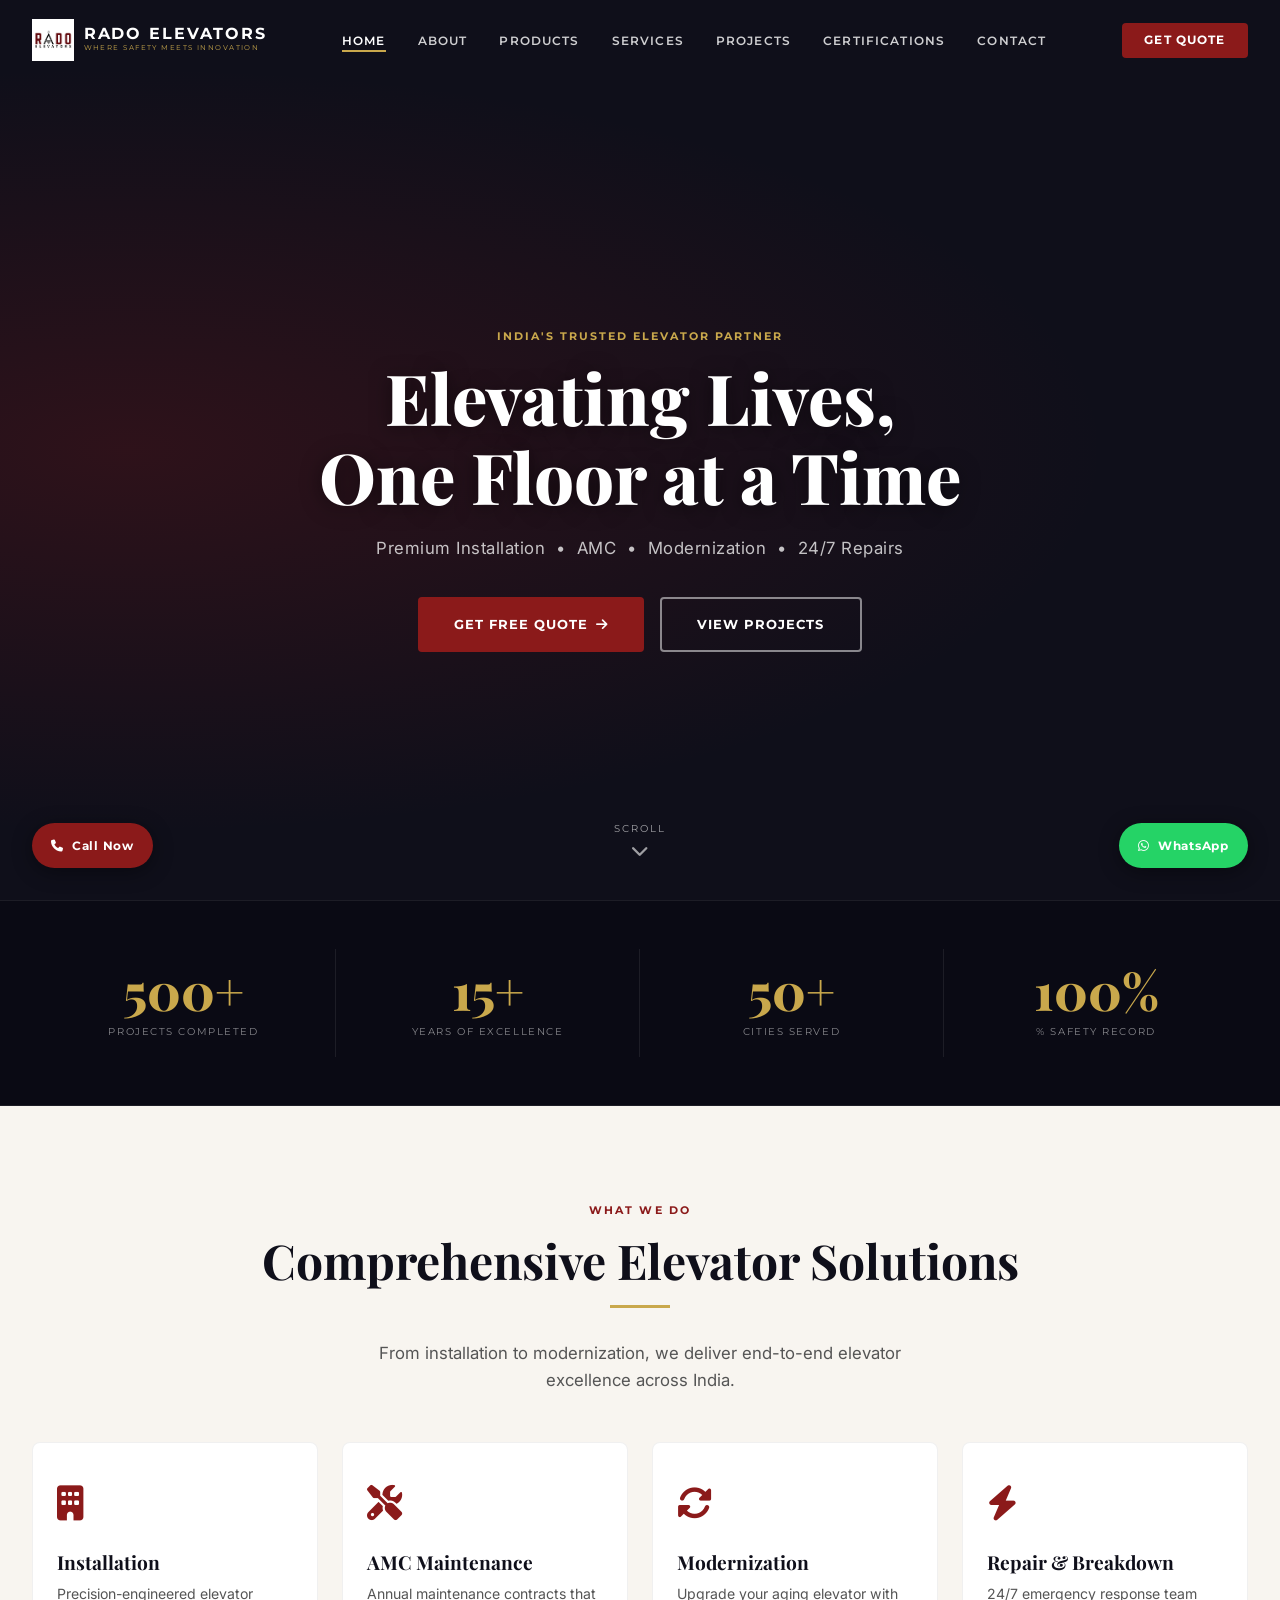
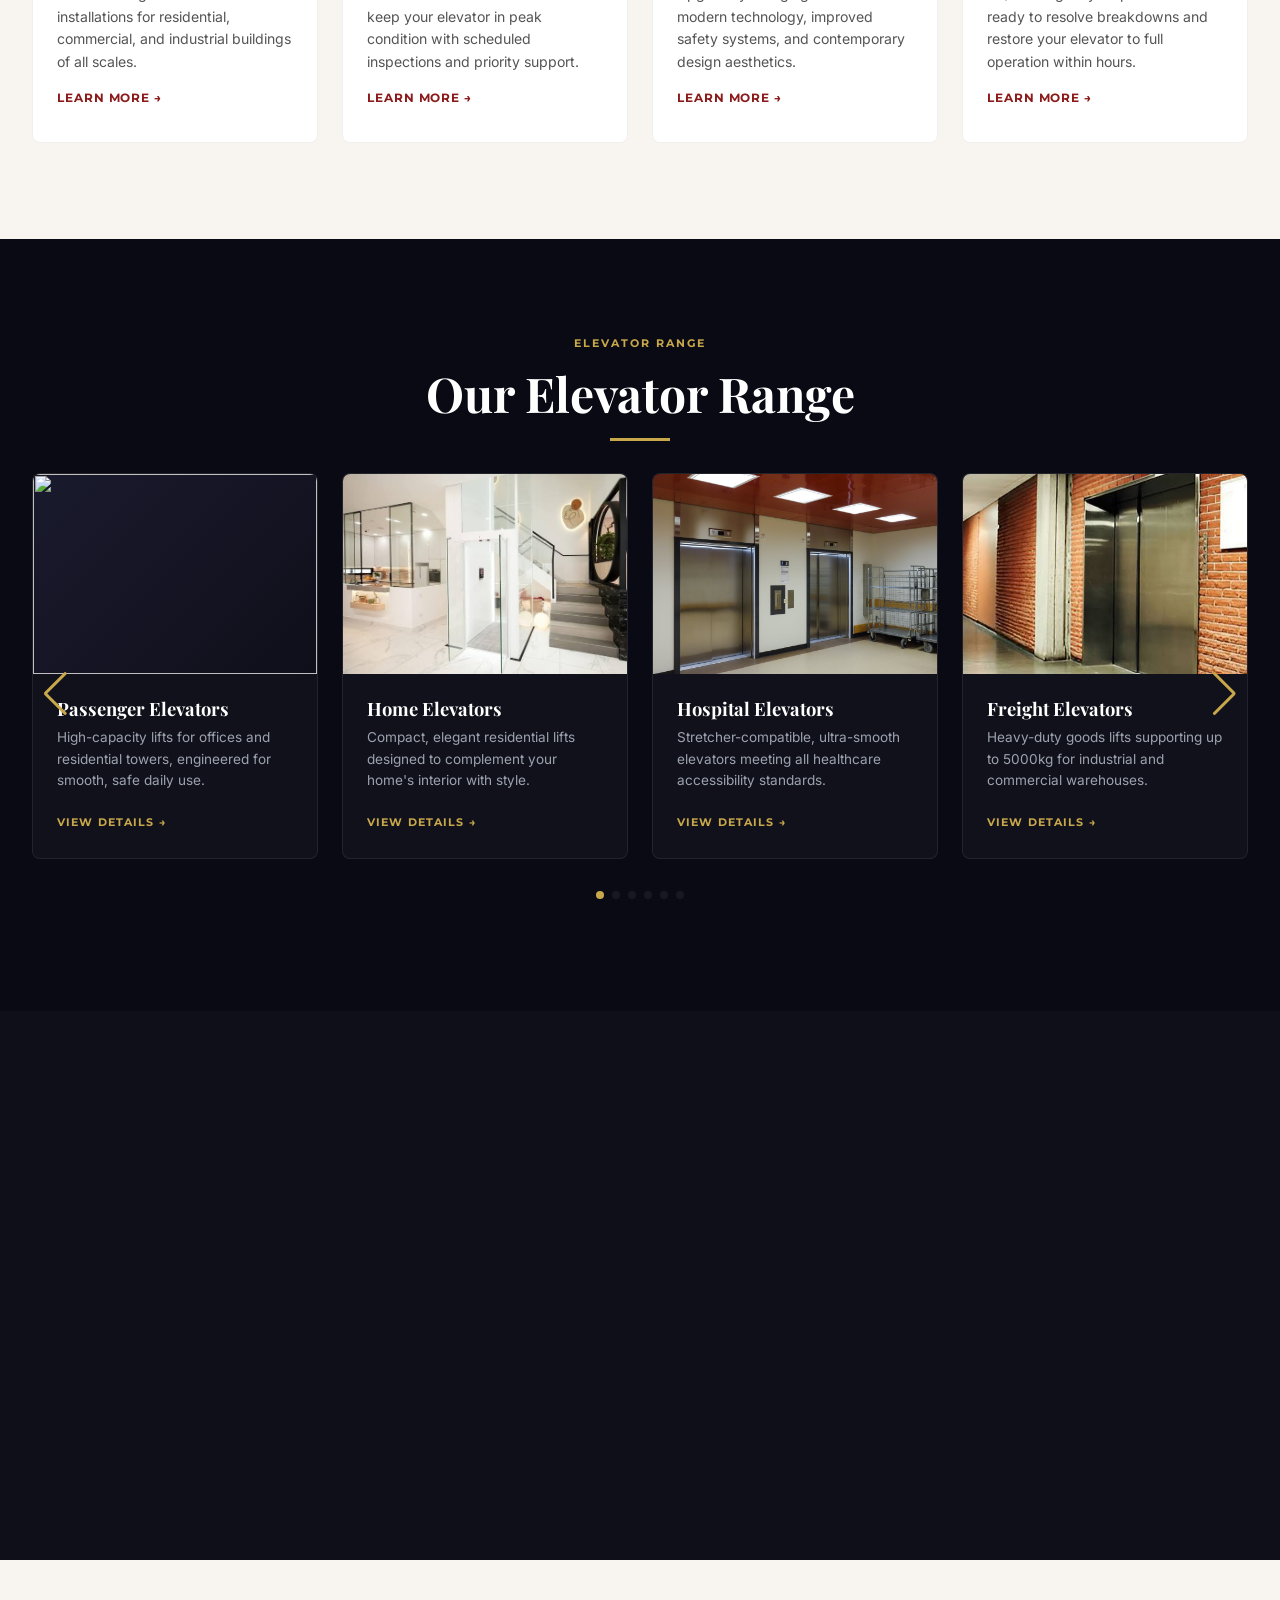
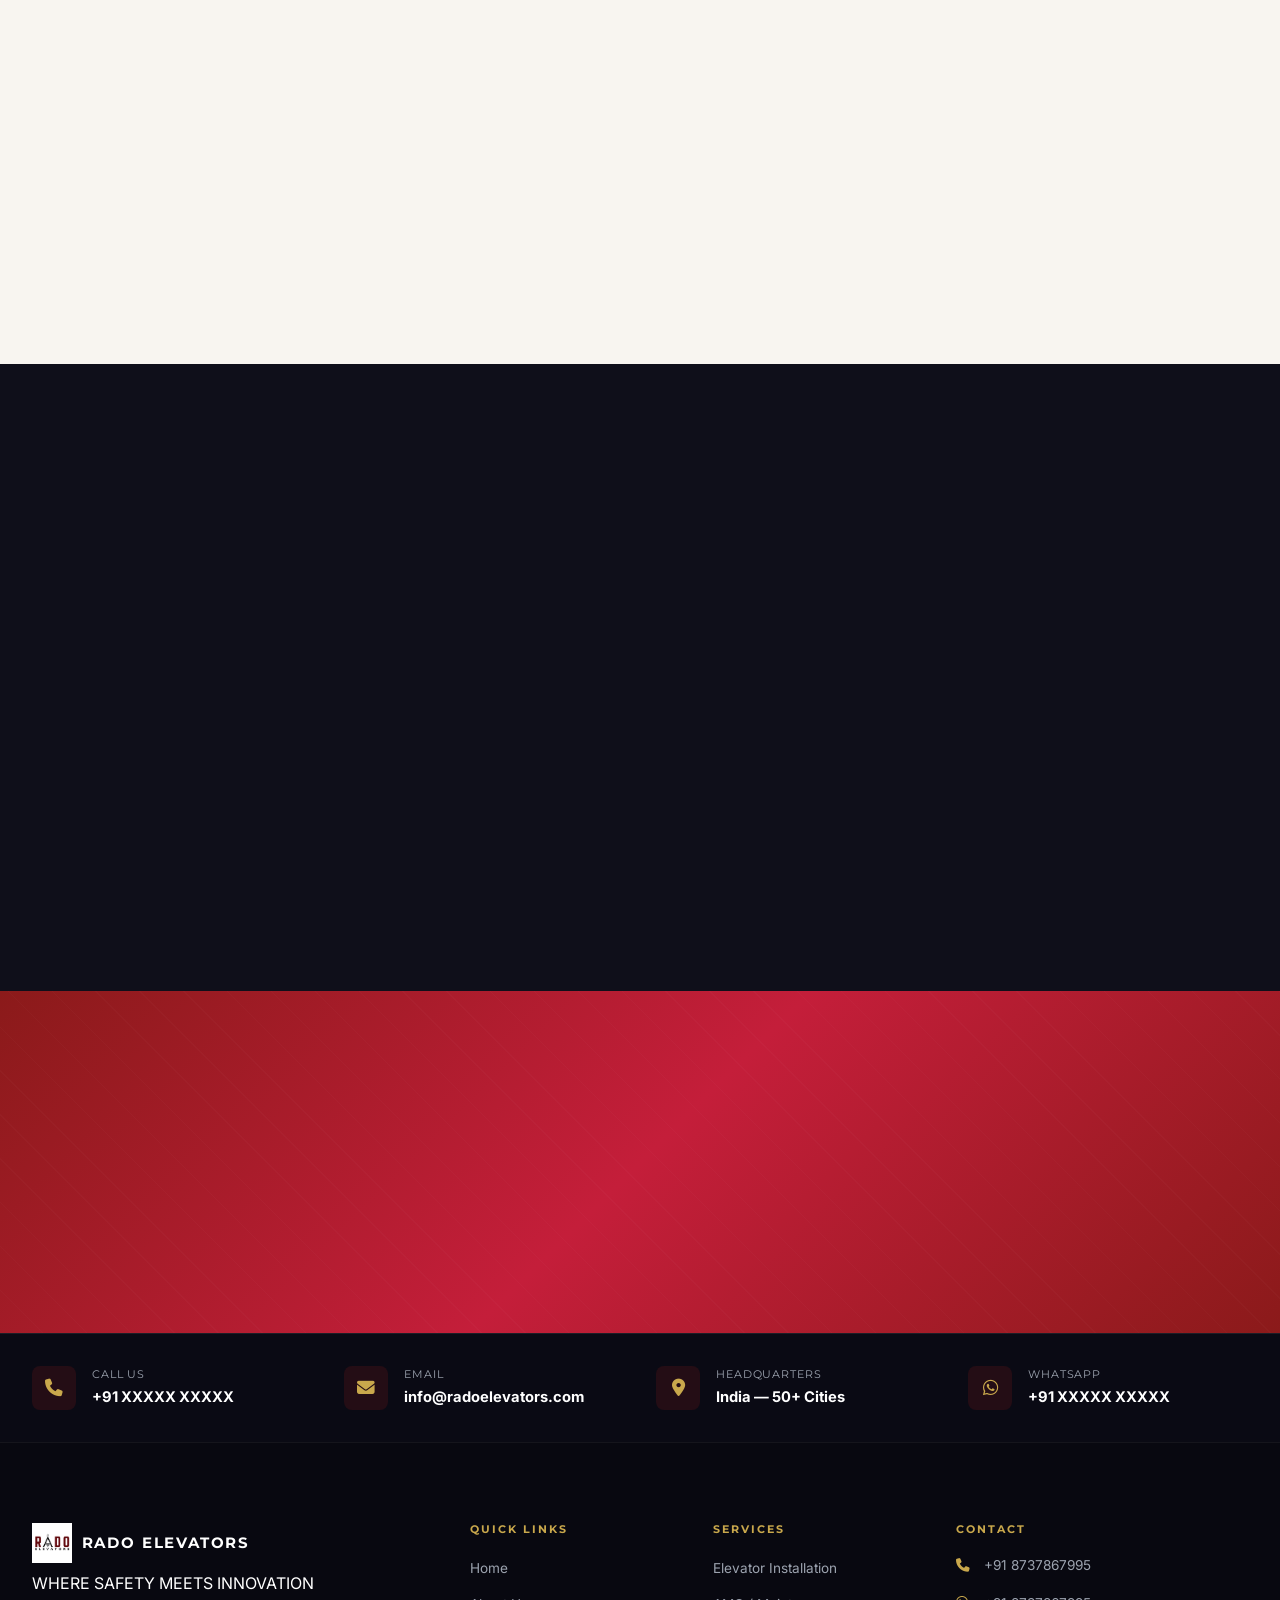
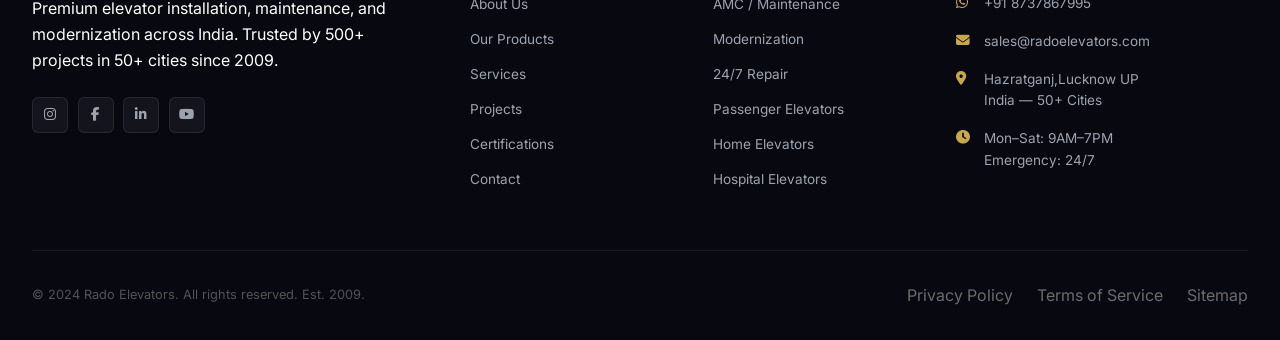
==== index.html @ 6cd82ec8 "full working demo" ====
<!DOCTYPE html>
<html lang="en">
<head>
<meta charset="UTF-8">
<meta name="viewport" content="width=device-width, initial-scale=1.0">
<title>Rado Elevators | Elevator Installation, AMC &amp; Repair India</title>
<meta name="description" content="Rado Elevators — India's trusted elevator partner for installation, AMC, modernization and 24/7 repairs. 500+ projects, 15+ years, 50+ cities.">
<meta property="og:title" content="Rado Elevators | Where Safety Meets Innovation">
<meta property="og:description" content="Premium elevator installation, maintenance and modernization across India.">
<meta property="og:type" content="website">
<link rel="preconnect" href="https://fonts.googleapis.com">
<link rel="preconnect" href="https://fonts.gstatic.com" crossorigin>
<link href="https://fonts.googleapis.com/css2?family=Playfair+Display:wght@400;600;700;800&family=Inter:wght@300;400;500;600&family=Montserrat:wght@400;500;600;700&display=swap" rel="stylesheet">
<link rel="stylesheet" href="https://cdnjs.cloudflare.com/ajax/libs/font-awesome/6.5.0/css/all.min.css">
<link rel="stylesheet" href="https://cdn.jsdelivr.net/npm/swiper@11/swiper-bundle.min.css">
<link rel="stylesheet" href="https://unpkg.com/aos@2.3.1/dist/aos.css">
<link rel="stylesheet" href="https://cdn.jsdelivr.net/npm/glightbox/dist/css/glightbox.min.css">

<style>
/* ═══════════════════════════════
   CSS CUSTOM PROPERTIES
═══════════════════════════════ */
:root {
  --crimson: #8B1A1A;
  --accent: #C41E3A;
  --dark-bg: #0F0F1A;
  --gold: #C9A84C;
  --light-bg: #F8F5F0;
  --white: #FFFFFF;
  --gray-text: #9CA3AF;
  --border: rgba(255,255,255,0.08);
  --transition: 0.3s ease;
  --shadow-card: 0 8px 32px rgba(0,0,0,0.18);
  --shadow-hover: 0 20px 60px rgba(0,0,0,0.28);
  --max-width: 1320px;
}

/* ═══════════════════════════════
   RESET & BASE
═══════════════════════════════ */
*, *::before, *::after { box-sizing: border-box; margin: 0; padding: 0; }
html { scroll-behavior: smooth; font-size: 16px; }
body {
  font-family: 'Inter', sans-serif;
  background: var(--dark-bg);
  color: var(--white);
  overflow-x: hidden;
  line-height: 1.6;
}
img { max-width: 100%; height: auto; display: block; }
a { text-decoration: none; color: inherit; }
ul { list-style: none; }
button, input, select, textarea { font-family: inherit; }
:focus-visible { outline: 2px solid var(--gold); outline-offset: 3px; }

/* ═══════════════════════════════
   TYPOGRAPHY
═══════════════════════════════ */
h1,h2,h3,h4,h5 { font-family: 'Playfair Display', serif; line-height: 1.2; }
.eyebrow {
  font-family: 'Montserrat', sans-serif;
  font-size: 0.7rem;
  font-weight: 700;
  letter-spacing: 0.18em;
  text-transform: uppercase;
  color: var(--gold);
  display: block;
  margin-bottom: 0.75rem;
}
.container { max-width: var(--max-width); margin: 0 auto; padding: 0 2rem; }
.section-heading {
  font-size: clamp(2rem, 4vw, 3rem);
  font-weight: 700;
  margin-bottom: 1rem;
}
.section-sub { color: var(--gray-text); font-size: 1.05rem; max-width: 560px; }

/* ═══════════════════════════════
   PRELOADER / ELEVATOR DOOR ANIMATION
═══════════════════════════════ */
#preloader {
  position: fixed;
  inset: 0;
  z-index: 9999;
  pointer-events: none;
}
.door-left, .door-right {
  position: absolute;
  top: 0;
  width: 50%;
  height: 100%;
  background: linear-gradient(135deg, #111118 0%, #1a1a2e 50%, #0f0f1a 100%);
  display: flex;
  align-items: center;
  justify-content: center;
  transition: transform 1.8s cubic-bezier(0.77,0,0.175,1);
  z-index: 2;
}
.door-left {
  left: 0;
  border-right: 2px solid rgba(201,168,76,0.3);
  background-image: repeating-linear-gradient(90deg, transparent, transparent 40px, rgba(255,255,255,0.02) 40px, rgba(255,255,255,0.02) 41px);
}
.door-right {
  right: 0;
  border-left: 2px solid rgba(201,168,76,0.3);
  background-image: repeating-linear-gradient(90deg, transparent, transparent 40px, rgba(255,255,255,0.02) 40px, rgba(255,255,255,0.02) 41px);
}
.door-logo {
  text-align: center;
  position: absolute;
  left: 50%;
  top: 50%;
  transform: translate(-50%, -50%);
  z-index: 3;
  pointer-events: none;
}
.door-logo .logo-r {
  font-family: 'Playfair Display', serif;
  font-size: 5rem;
  font-weight: 800;
  color: var(--gold);
  display: block;
  line-height: 1;
  text-shadow: 0 0 60px rgba(201,168,76,0.5);
}
.door-logo .logo-name {
  font-family: 'Montserrat', sans-serif;
  font-size: 1.1rem;
  font-weight: 700;
  letter-spacing: 0.5em;
  color: var(--white);
  margin-top: 0.3rem;
}
.door-logo .logo-tag {
  font-family: 'Montserrat', sans-serif;
  font-size: 0.55rem;
  letter-spacing: 0.2em;
  color: var(--gray-text);
  margin-top: 0.4rem;
}
.doors-open .door-left { transform: translateX(-100%); }
.doors-open .door-right { transform: translateX(100%); }
.doors-open .door-logo { opacity: 0; transition: opacity 0.5s ease; }

/* ═══════════════════════════════
   PAGE SYSTEM
═══════════════════════════════ */
.page { display: none; }
.page.active { display: block; }

/* ═══════════════════════════════
   NAVBAR
═══════════════════════════════ */
#navbar {
  position: fixed;
  top: 0; left: 0; right: 0;
  z-index: 1000;
  transition: background var(--transition), box-shadow var(--transition);
  padding: 1.2rem 0;
}
#navbar.scrolled {
  background: rgba(15,15,26,0.92);
  backdrop-filter: blur(20px);
  -webkit-backdrop-filter: blur(20px);
  box-shadow: 0 2px 24px rgba(0,0,0,0.4);
  padding: 0.8rem 0;
}
.nav-inner {
  display: flex;
  align-items: center;
  justify-content: space-between;
}
.nav-logo {
  display: flex;
  align-items: center;
  gap: 0.6rem;
  cursor: pointer;
}
.nav-logo .logo-mark {
  width: 42px; height: 42px;
  background: var(--crimson);
  border-radius: 4px;
  display: flex; align-items: center; justify-content: center;
  font-family: 'Playfair Display', serif;
  font-weight: 800;
  font-size: 1.5rem;
  color: var(--gold);
}
.nav-logo .logo-text { display: flex; flex-direction: column; }
.nav-logo .logo-name-nav {
  font-family: 'Montserrat', sans-serif;
  font-weight: 700;
  font-size: 1rem;
  letter-spacing: 0.12em;
  line-height: 1;
}
.nav-logo .logo-sub-nav {
  font-family: 'Montserrat', sans-serif;
  font-size: 0.45rem;
  letter-spacing: 0.2em;
  color: var(--gold);
}
.nav-links {
  display: flex;
  gap: 2rem;
  align-items: center;
}
.nav-links a {
  font-family: 'Montserrat', sans-serif;
  font-size: 0.72rem;
  font-weight: 600;
  letter-spacing: 0.1em;
  text-transform: uppercase;
  color: rgba(255,255,255,0.8);
  transition: color var(--transition);
  cursor: pointer;
  position: relative;
}
.nav-links a::after {
  content: '';
  position: absolute;
  bottom: -4px; left: 0;
  width: 0; height: 2px;
  background: var(--gold);
  transition: width var(--transition);
}
.nav-links a:hover, .nav-links a.active { color: var(--white); }
.nav-links a:hover::after, .nav-links a.active::after { width: 100%; }
.nav-cta {
  background: var(--crimson);
  color: var(--white) !important;
  padding: 0.65rem 1.4rem;
  border-radius: 4px;
  font-family: 'Montserrat', sans-serif;
  font-size: 0.72rem;
  font-weight: 700;
  letter-spacing: 0.1em;
  text-transform: uppercase;
  cursor: pointer;
  border: none;
  transition: background var(--transition), transform var(--transition);
}
.nav-cta:hover { background: var(--accent); transform: translateY(-2px); }
.hamburger {
  display: none;
  flex-direction: column;
  gap: 5px;
  cursor: pointer;
  padding: 4px;
}
.hamburger span {
  display: block;
  width: 26px; height: 2px;
  background: var(--white);
  transition: var(--transition);
}
/* Mobile drawer */
.mobile-drawer {
  position: fixed;
  top: 0; right: -100%;
  width: 280px; height: 100vh;
  background: var(--dark-bg);
  z-index: 1100;
  transition: right 0.35s cubic-bezier(0.77,0,0.175,1);
  padding: 2rem;
  box-shadow: -8px 0 40px rgba(0,0,0,0.5);
  border-left: 1px solid var(--border);
}
.mobile-drawer.open { right: 0; }
.drawer-close {
  position: absolute;
  top: 1.5rem; right: 1.5rem;
  background: none; border: none;
  color: var(--white); font-size: 1.5rem;
  cursor: pointer;
}
.drawer-links {
  margin-top: 4rem;
  display: flex;
  flex-direction: column;
  gap: 0.5rem;
}
.drawer-links a {
  font-family: 'Montserrat', sans-serif;
  font-size: 0.85rem;
  font-weight: 600;
  letter-spacing: 0.1em;
  text-transform: uppercase;
  padding: 0.8rem 0;
  border-bottom: 1px solid var(--border);
  color: rgba(255,255,255,0.8);
  cursor: pointer;
}
.drawer-links a:hover { color: var(--gold); }
.drawer-overlay {
  position: fixed;
  inset: 0;
  background: rgba(0,0,0,0.5);
  z-index: 1050;
  opacity: 0;
  pointer-events: none;
  transition: opacity var(--transition);
}
.drawer-overlay.show { opacity: 1; pointer-events: all; }

/* ═══════════════════════════════
   FLOATING BUTTONS
═══════════════════════════════ */
.float-btn {
  position: fixed;
  z-index: 900;
  border: none;
  cursor: pointer;
  border-radius: 50px;
  display: flex;
  align-items: center;
  gap: 0.5rem;
  padding: 0.8rem 1.2rem;
  font-family: 'Montserrat', sans-serif;
  font-size: 0.75rem;
  font-weight: 700;
  letter-spacing: 0.06em;
  box-shadow: 0 4px 20px rgba(0,0,0,0.4);
  transition: transform var(--transition), box-shadow var(--transition);
}
.float-btn:hover { transform: translateY(-3px); box-shadow: 0 8px 30px rgba(0,0,0,0.5); }
.float-wa {
  bottom: 2rem; right: 2rem;
  background: #25D366;
  color: #fff;
  animation: waBounce 5s infinite;
}
.float-call {
  bottom: 2rem; left: 2rem;
  background: var(--crimson);
  color: #fff;
}
@keyframes waBounce {
  0%,90%,100% { transform: translateY(0); }
  94% { transform: translateY(-6px); }
  97% { transform: translateY(-3px); }
}
.float-quote-mobile {
  display: none;
  bottom: 2rem; left: 50%; transform: translateX(-50%);
  background: var(--gold);
  color: var(--dark-bg);
  white-space: nowrap;
}

/* ═══════════════════════════════
   BACK TO TOP
═══════════════════════════════ */
#backToTop {
  position: fixed;
  bottom: 7rem; right: 2rem;
  width: 44px; height: 44px;
  background: var(--crimson);
  border: none;
  border-radius: 4px;
  color: #fff;
  font-size: 1rem;
  cursor: pointer;
  z-index: 890;
  opacity: 0;
  transform: translateY(20px);
  transition: opacity var(--transition), transform var(--transition);
  display: flex; align-items: center; justify-content: center;
}
#backToTop.visible { opacity: 1; transform: translateY(0); }
#backToTop:hover { background: var(--accent); }

/* ═══════════════════════════════
   BUTTONS
═══════════════════════════════ */
.btn {
  display: inline-flex;
  align-items: center;
  gap: 0.5rem;
  padding: 0.9rem 1.8rem;
  border-radius: 4px;
  font-family: 'Montserrat', sans-serif;
  font-size: 0.78rem;
  font-weight: 700;
  letter-spacing: 0.08em;
  text-transform: uppercase;
  cursor: pointer;
  border: none;
  transition: all var(--transition);
}
.btn-primary { background: var(--crimson); color: #fff; }
.btn-primary:hover { background: var(--accent); transform: translateY(-2px); box-shadow: 0 8px 24px rgba(196,30,58,0.4); }
.btn-outline { background: transparent; color: #fff; border: 2px solid rgba(255,255,255,0.5); }
.btn-outline:hover { border-color: #fff; background: rgba(255,255,255,0.08); transform: translateY(-2px); }
.btn-gold { background: var(--gold); color: var(--dark-bg); }
.btn-gold:hover { background: #d4b060; transform: translateY(-2px); }
.btn-wa { background: #25D366; color: #fff; }
.btn-wa:hover { background: #20bd5a; transform: translateY(-2px); }
.btn-lg { padding: 1.1rem 2.2rem; font-size: 0.82rem; }

/* ═══════════════════════════════
   SECTIONS SHARED
═══════════════════════════════ */
.section-pad { padding: 6rem 0; }
.section-pad-sm { padding: 4rem 0; }
.bg-dark { background: var(--dark-bg); }
.bg-light { background: var(--light-bg); color: var(--dark-bg); }
.bg-light .section-sub { color: #555; }
.bg-light .eyebrow { color: var(--crimson); }
.text-center { text-align: center; }
.text-gold { color: var(--gold); }
.divider-line {
  width: 60px; height: 3px;
  background: var(--gold);
  margin: 1rem 0 2rem;
}
.divider-line.center { margin: 1rem auto 2rem; }

/* ═══════════════════════════════
   PAGE HERO BANNER (inner pages)
═══════════════════════════════ */
.page-hero {
  min-height: 320px;
  display: flex;
  align-items: center;
  padding-top: 100px;
  position: relative;
  overflow: hidden;
}
.page-hero-bg {
  position: absolute;
  inset: 0;
  background: linear-gradient(135deg, var(--dark-bg) 0%, #1a0a0a 100%);
  background-image: repeating-linear-gradient(
    90deg, transparent, transparent 60px,
    rgba(255,255,255,0.015) 60px, rgba(255,255,255,0.015) 61px
  ), repeating-linear-gradient(
    0deg, transparent, transparent 60px,
    rgba(255,255,255,0.015) 60px, rgba(255,255,255,0.015) 61px
  );
}
.page-hero-overlay {
  position: absolute;
  inset: 0;
  background: linear-gradient(90deg, rgba(139,26,26,0.4) 0%, transparent 60%);
}
.page-hero-content { position: relative; z-index: 2; }
.page-hero h1 {
  font-size: clamp(2.2rem, 5vw, 3.5rem);
  font-weight: 800;
  margin-bottom: 0.5rem;
}
.page-hero p { color: rgba(255,255,255,0.65); font-size: 1.05rem; max-width: 500px; }

/* ════════════════════════════════════════
   HOME PAGE
════════════════════════════════════════ */

/* Hero Section */
.hero {
  min-height: 100vh;
  position: relative;
  display: flex;
  align-items: center;
  justify-content: center;
  overflow: hidden;
  padding-top: 80px;
}
.hero-bg {
  position: absolute;
  inset: 0;
  background:
    linear-gradient(180deg, rgba(15,15,26,0.4) 0%, rgba(15,15,26,0.7) 60%, var(--dark-bg) 100%),
    url('https://images.unsplash.com/photo-1558618666-fcd25c85cd64?w=1800&q=80&auto=format') center/cover no-repeat;
  animation: kenBurns 20s ease-in-out infinite alternate;
}
@keyframes kenBurns {
  0% { transform: scale(1); }
  100% { transform: scale(1.08); }
}
.hero-glow {
  position: absolute;
  inset: 0;
  background: radial-gradient(ellipse at 10% 50%, rgba(139,26,26,0.25) 0%, transparent 60%);
  pointer-events: none;
}
.hero-content {
  position: relative;
  z-index: 2;
  text-align: center;
  max-width: 820px;
  opacity: 0;
  transform: translateY(30px);
  transition: opacity 0.8s ease 1.8s, transform 0.8s ease 1.8s;
}
.hero-content.visible { opacity: 1; transform: translateY(0); }
.hero h1 {
  font-size: clamp(2.6rem, 6vw, 4.4rem);
  font-weight: 800;
  line-height: 1.12;
  margin-bottom: 1.2rem;
  text-shadow: 0 2px 20px rgba(0,0,0,0.5);
}
.hero-sub {
  font-size: 1.05rem;
  color: rgba(255,255,255,0.75);
  margin-bottom: 2.2rem;
  letter-spacing: 0.03em;
}
.hero-btns { display: flex; gap: 1rem; justify-content: center; flex-wrap: wrap; }
.scroll-indicator {
  position: absolute;
  bottom: 2.5rem;
  left: 50%;
  transform: translateX(-50%);
  z-index: 2;
  display: flex;
  flex-direction: column;
  align-items: center;
  gap: 0.4rem;
  opacity: 0.6;
  animation: bounce 2s infinite;
}
.scroll-indicator span {
  font-family: 'Montserrat', sans-serif;
  font-size: 0.6rem;
  letter-spacing: 0.2em;
  text-transform: uppercase;
}
.scroll-indicator i { font-size: 1.1rem; }
@keyframes bounce {
  0%,100% { transform: translateX(-50%) translateY(0); }
  50% { transform: translateX(-50%) translateY(8px); }
}
/* Particles */
#particles-canvas {
  position: absolute;
  inset: 0;
  pointer-events: none;
  z-index: 1;
}

/* Stats Bar */
.stats-bar {
  background: #0a0a14;
  border-top: 1px solid var(--border);
  border-bottom: 1px solid var(--border);
  padding: 3rem 0;
}
.stats-grid {
  display: grid;
  grid-template-columns: repeat(4, 1fr);
  gap: 0;
}
.stat-item {
  text-align: center;
  padding: 1rem 2rem;
  border-right: 1px solid rgba(255,255,255,0.08);
}
.stat-item:last-child { border-right: none; }
.stat-number {
  font-family: 'Playfair Display', serif;
  font-size: clamp(2.5rem, 4vw, 3.5rem);
  font-weight: 800;
  color: var(--gold);
  line-height: 1;
  display: block;
}
.stat-label {
  font-family: 'Montserrat', sans-serif;
  font-size: 0.65rem;
  letter-spacing: 0.15em;
  text-transform: uppercase;
  color: rgba(255,255,255,0.5);
  margin-top: 0.5rem;
  display: block;
}

/* Services Overview Cards */
.services-grid {
  display: grid;
  grid-template-columns: repeat(4, 1fr);
  gap: 1.5rem;
  margin-top: 3rem;
}
.service-card {
  background: #fff;
  border: 1px solid rgba(0,0,0,0.06);
  border-radius: 8px;
  padding: 2rem 1.5rem;
  transition: all 0.35s ease;
  cursor: pointer;
  position: relative;
  overflow: hidden;
}
.service-card::before {
  content: '';
  position: absolute;
  bottom: 0; left: 0; right: 0;
  height: 3px;
  background: var(--crimson);
  transform: scaleX(0);
  transition: transform 0.35s ease;
}
.service-card:hover::before { transform: scaleX(1); }
.service-card:hover {
  background: var(--crimson);
  transform: translateY(-8px);
  box-shadow: 0 20px 50px rgba(139,26,26,0.4);
}
.service-card:hover .service-icon { color: var(--gold); }
.service-card:hover h3, .service-card:hover p, .service-card:hover .service-more { color: #fff; }
.service-icon {
  font-size: 2.2rem;
  color: var(--crimson);
  margin-bottom: 1.2rem;
  transition: color var(--transition);
}
.service-card h3 {
  font-size: 1.2rem;
  font-weight: 700;
  margin-bottom: 0.6rem;
  color: var(--dark-bg);
  transition: color var(--transition);
}
.service-card p {
  font-size: 0.88rem;
  color: #555;
  line-height: 1.6;
  transition: color var(--transition);
}
.service-more {
  display: inline-block;
  margin-top: 1rem;
  font-family: 'Montserrat', sans-serif;
  font-size: 0.72rem;
  font-weight: 700;
  letter-spacing: 0.08em;
  text-transform: uppercase;
  color: var(--crimson);
  transition: color var(--transition);
}

/* Elevator Types Slider */
.elevator-slider { padding: 6rem 0; background: #0a0a14; }
.swiper-elevator { padding-bottom: 3.5rem !important; }
.elev-card {
  background: rgba(255,255,255,0.03);
  border: 1px solid var(--border);
  border-radius: 8px;
  overflow: hidden;
  transition: all 0.35s ease;
}
.elev-card:hover {
  transform: translateY(-8px);
  border-color: rgba(201,168,76,0.3);
  box-shadow: 0 20px 50px rgba(0,0,0,0.4);
}
.elev-img {
  height: 200px;
  overflow: hidden;
  position: relative;
  background: linear-gradient(135deg, #1a1a2e, #0f0f1a);
  display: flex; align-items: center; justify-content: center;
  font-size: 4rem;
  color: rgba(201,168,76,0.3);
}
.elev-img img { width: 100%; height: 100%; object-fit: cover; }
.elev-body { padding: 1.5rem; }
.elev-body h3 { font-size: 1.15rem; margin-bottom: 0.4rem; }
.elev-body p { font-size: 0.85rem; color: var(--gray-text); margin-bottom: 1rem; }
.elev-link {
  font-family: 'Montserrat', sans-serif;
  font-size: 0.7rem;
  font-weight: 700;
  letter-spacing: 0.1em;
  text-transform: uppercase;
  color: var(--gold);
}
.swiper-pagination-bullet { background: rgba(255,255,255,0.3) !important; }
.swiper-pagination-bullet-active { background: var(--gold) !important; }
.swiper-button-next, .swiper-button-prev {
  color: var(--gold) !important;
}

/* Why Choose Rado */
.why-grid {
  display: grid;
  grid-template-columns: repeat(3, 1fr);
  gap: 2rem;
  margin-top: 3rem;
}
.why-item {
  display: flex;
  gap: 1.2rem;
  align-items: flex-start;
}
.why-icon {
  width: 52px; height: 52px;
  min-width: 52px;
  background: rgba(201,168,76,0.1);
  border: 1px solid rgba(201,168,76,0.2);
  border-radius: 8px;
  display: flex; align-items: center; justify-content: center;
  font-size: 1.4rem;
  color: var(--gold);
}
.why-text h4 { font-size: 1rem; font-weight: 700; margin-bottom: 0.3rem; }
.why-text p { font-size: 0.85rem; color: var(--gray-text); line-height: 1.5; }

/* Projects Masonry */
.projects-filter {
  display: flex;
  gap: 0.6rem;
  flex-wrap: wrap;
  margin-bottom: 2.5rem;
}
.filter-btn {
  padding: 0.5rem 1.2rem;
  border-radius: 50px;
  font-family: 'Montserrat', sans-serif;
  font-size: 0.7rem;
  font-weight: 700;
  letter-spacing: 0.08em;
  text-transform: uppercase;
  border: 2px solid rgba(0,0,0,0.12);
  background: transparent;
  color: #555;
  cursor: pointer;
  transition: all var(--transition);
}
.filter-btn.active, .filter-btn:hover {
  background: var(--crimson);
  border-color: var(--crimson);
  color: #fff;
}
.projects-grid {
  columns: 3;
  gap: 1.2rem;
}
.project-card {
  break-inside: avoid;
  margin-bottom: 1.2rem;
  border-radius: 8px;
  overflow: hidden;
  position: relative;
  cursor: pointer;
}
.project-img {
  width: 100%;
  display: block;
  transition: transform 0.5s ease;
  min-height: 200px;
  object-fit: cover;
  background: linear-gradient(135deg, #1a1a2e 0%, #2a1a1a 100%);
}
.project-card:hover .project-img { transform: scale(1.06); }
.project-overlay {
  position: absolute;
  inset: 0;
  background: linear-gradient(0deg, rgba(15,15,26,0.9) 0%, rgba(15,15,26,0.3) 60%, transparent 100%);
  opacity: 0;
  transition: opacity var(--transition);
  display: flex;
  align-items: flex-end;
  padding: 1.5rem;
}
.project-card:hover .project-overlay { opacity: 1; }
.project-info h4 { font-size: 1rem; margin-bottom: 0.2rem; }
.project-info span {
  font-size: 0.75rem;
  color: var(--gold);
  font-family: 'Montserrat', sans-serif;
  letter-spacing: 0.05em;
}

/* Placeholder project images */
.proj-placeholder {
  display: flex; align-items: center; justify-content: center;
  font-size: 3rem; color: rgba(255,255,255,0.1);
  position: relative;
}
.proj-placeholder.h1 { height: 260px; }
.proj-placeholder.h2 { height: 200px; }
.proj-placeholder.h3 { height: 300px; }
.proj-placeholder.h4 { height: 220px; }
.proj-placeholder.h5 { height: 240px; }
.proj-placeholder.h6 { height: 280px; }
.proj-placeholder.h7 { height: 200px; }
.proj-placeholder.h8 { height: 250px; }
.proj-placeholder.h9 { height: 210px; }
.proj-placeholder.h10 { height: 270px; }
.proj-placeholder.h11 { height: 230px; }
.proj-placeholder.h12 { height: 260px; }

.proj-p1 { background: linear-gradient(135deg, #1a1a2e, #2d1a0e); }
.proj-p2 { background: linear-gradient(135deg, #0e1a2d, #1a0e2d); }
.proj-p3 { background: linear-gradient(135deg, #1a0e1a, #0e1a0e); }
.proj-p4 { background: linear-gradient(135deg, #2d2d0e, #1a1a0e); }
.proj-p5 { background: linear-gradient(135deg, #0e2d1a, #1a0e2d); }
.proj-p6 { background: linear-gradient(135deg, #2d0e1a, #0e0e2d); }
.proj-p7 { background: linear-gradient(135deg, #1a2d0e, #2d1a0e); }
.proj-p8 { background: linear-gradient(135deg, #0e1a2d, #2d0e0e); }
.proj-p9 { background: linear-gradient(135deg, #2d1a1a, #0e2d0e); }
.proj-p10 { background: linear-gradient(135deg, #1a0e2d, #2d2d0e); }
.proj-p11 { background: linear-gradient(135deg, #0e2d2d, #1a1a0e); }
.proj-p12 { background: linear-gradient(135deg, #2d0e2d, #0e1a1a); }

/* Testimonials */
.testimonial-card {
  background: rgba(255,255,255,0.04);
  border: 1px solid var(--border);
  border-radius: 12px;
  padding: 2.5rem;
  position: relative;
}
.testimonial-card::before {
  content: '"';
  position: absolute;
  top: -0.5rem; left: 1.5rem;
  font-family: 'Playfair Display', serif;
  font-size: 5rem;
  color: var(--gold);
  opacity: 0.2;
  line-height: 1;
}
.test-stars { color: var(--gold); margin-bottom: 1rem; font-size: 0.9rem; }
.test-quote { font-size: 0.95rem; color: rgba(255,255,255,0.8); line-height: 1.7; margin-bottom: 1.5rem; }
.test-author { display: flex; align-items: center; gap: 1rem; }
.test-avatar {
  width: 48px; height: 48px;
  border-radius: 50%;
  background: linear-gradient(135deg, var(--crimson), var(--accent));
  display: flex; align-items: center; justify-content: center;
  font-family: 'Playfair Display', serif;
  font-size: 1.1rem;
  font-weight: 700;
  color: #fff;
}
.test-name { font-weight: 700; font-size: 0.95rem; }
.test-company { font-size: 0.78rem; color: var(--gray-text); }

/* CTA Banner */
.cta-banner {
  background: linear-gradient(135deg, var(--crimson) 0%, var(--accent) 50%, #8B1A1A 100%);
  padding: 5rem 0;
  text-align: center;
  position: relative;
  overflow: hidden;
}
.cta-banner::before {
  content: '';
  position: absolute;
  inset: 0;
  background: repeating-linear-gradient(
    45deg, transparent, transparent 30px,
    rgba(255,255,255,0.02) 30px, rgba(255,255,255,0.02) 31px
  );
}
.cta-banner h2 { font-size: clamp(2rem, 4vw, 3rem); margin-bottom: 0.8rem; }
.cta-banner p { font-size: 1.1rem; opacity: 0.85; margin-bottom: 2rem; }

/* Contact Quick Strip */
.contact-strip {
  background: #0a0a14;
  padding: 2rem 0;
  border-top: 1px solid var(--border);
}
.contact-strip-grid {
  display: grid;
  grid-template-columns: repeat(4, 1fr);
  gap: 2rem;
}
.cs-item {
  display: flex;
  align-items: center;
  gap: 1rem;
}
.cs-icon {
  width: 44px; height: 44px;
  border-radius: 8px;
  background: rgba(139,26,26,0.2);
  display: flex; align-items: center; justify-content: center;
  font-size: 1.1rem;
  color: var(--gold);
  min-width: 44px;
}
.cs-text span { display: block; font-size: 0.7rem; color: var(--gray-text); font-family: 'Montserrat', sans-serif; letter-spacing: 0.08em; text-transform: uppercase; }
.cs-text strong { font-size: 0.92rem; color: #fff; }

/* ════════════════════════════════════════
   ABOUT PAGE
════════════════════════════════════════ */
.about-story {
  display: grid;
  grid-template-columns: 1fr 1fr;
  gap: 5rem;
  align-items: center;
  padding: 6rem 0;
}
.about-story .story-text {
  border-left: 4px solid var(--crimson);
  padding-left: 2rem;
}
.about-story .story-text p {
  font-size: 0.95rem;
  color: rgba(255,255,255,0.75);
  line-height: 1.8;
  margin-bottom: 1rem;
}
.about-image-box {
  border-radius: 8px;
  overflow: hidden;
  background: linear-gradient(135deg, #1a1a2e, #2a1a0e);
  height: 420px;
  display: flex; align-items: center; justify-content: center;
  font-size: 6rem;
  color: rgba(255,255,255,0.06);
  position: relative;
}
.about-image-box img { width:100%; height:100%; object-fit: cover; }

/* Timeline */
.timeline { position: relative; padding: 4rem 0; }
.timeline::before {
  content: '';
  position: absolute;
  top: 0; bottom: 0;
  left: 50%;
  width: 2px;
  background: linear-gradient(180deg, var(--crimson), var(--gold));
  transform: translateX(-50%);
}
.tl-item {
  display: flex;
  width: 100%;
  margin-bottom: 3rem;
  position: relative;
}
.tl-item.right { flex-direction: row-reverse; }
.tl-content {
  width: 45%;
  background: rgba(255,255,255,0.04);
  border: 1px solid var(--border);
  border-radius: 8px;
  padding: 1.5rem;
}
.tl-item.left .tl-content { margin-right: auto; }
.tl-item.right .tl-content { margin-left: auto; }
.tl-dot {
  position: absolute;
  left: 50%;
  top: 1.5rem;
  width: 16px; height: 16px;
  background: var(--gold);
  border-radius: 50%;
  transform: translateX(-50%);
  z-index: 1;
  box-shadow: 0 0 0 4px rgba(201,168,76,0.2);
}
.tl-year {
  font-family: 'Playfair Display', serif;
  font-size: 1.5rem;
  font-weight: 800;
  color: var(--gold);
  margin-bottom: 0.3rem;
}
.tl-content h4 { font-size: 1rem; margin-bottom: 0.3rem; }
.tl-content p { font-size: 0.85rem; color: var(--gray-text); }

/* Team */
.team-grid {
  display: grid;
  grid-template-columns: repeat(3, 1fr);
  gap: 2rem;
  margin-top: 3rem;
}
.team-card {
  text-align: center;
  background: rgba(255,255,255,0.03);
  border: 1px solid var(--border);
  border-radius: 12px;
  padding: 2.5rem 1.5rem;
  transition: all 0.35s ease;
}
.team-card:hover {
  border-color: rgba(201,168,76,0.4);
  transform: translateY(-6px);
  box-shadow: var(--shadow-hover);
}
.team-avatar {
  width: 100px; height: 100px;
  border-radius: 50%;
  margin: 0 auto 1.2rem;
  background: linear-gradient(135deg, var(--crimson), var(--accent));
  display: flex; align-items: center; justify-content: center;
  font-family: 'Playfair Display', serif;
  font-size: 2rem;
  font-weight: 700;
  color: #fff;
  border: 3px solid transparent;
  transition: border-color var(--transition);
}
.team-card:hover .team-avatar { border-color: var(--gold); }
.team-card h4 { font-size: 1.1rem; margin-bottom: 0.2rem; }
.team-card span { font-size: 0.8rem; color: var(--gold); font-family: 'Montserrat', sans-serif; }
.team-linkedin {
  display: inline-flex;
  width: 34px; height: 34px;
  background: rgba(0,119,181,0.15);
  border-radius: 50%;
  align-items: center; justify-content: center;
  color: #0077b5;
  margin-top: 1rem;
  transition: background var(--transition);
  font-size: 0.9rem;
}
.team-linkedin:hover { background: #0077b5; color: #fff; }

/* Mission Vision */
.mv-grid {
  display: grid;
  grid-template-columns: 1fr 1fr;
  gap: 2rem;
  margin-top: 3rem;
}
.mv-card { padding: 2.5rem; border-radius: 8px; background: rgba(255,255,255,0.03); }
.mv-card.mission { border-left: 4px solid var(--crimson); }
.mv-card.vision { border-left: 4px solid var(--gold); }
.mv-card h3 { font-size: 1.5rem; margin-bottom: 1rem; }
.mv-card p { font-size: 0.95rem; color: rgba(255,255,255,0.75); line-height: 1.8; }

/* Certs strip */
.cert-strip {
  display: flex;
  gap: 2rem;
  justify-content: center;
  flex-wrap: wrap;
  margin-top: 2rem;
}
.cert-badge {
  background: rgba(255,255,255,0.05);
  border: 2px solid rgba(201,168,76,0.2);
  border-radius: 12px;
  padding: 1.5rem 2rem;
  text-align: center;
  min-width: 140px;
  transition: all var(--transition);
}
.cert-badge:hover { border-color: var(--gold); transform: translateY(-4px); }
.cert-badge i { font-size: 2rem; color: var(--gold); display: block; margin-bottom: 0.6rem; }
.cert-badge span { font-size: 0.75rem; color: rgba(255,255,255,0.7); font-family: 'Montserrat', sans-serif; letter-spacing: 0.05em; display: block; }

/* ════════════════════════════════════════
   PRODUCTS PAGE
════════════════════════════════════════ */
.product-section {
  padding: 5rem 0;
  border-bottom: 1px solid var(--border);
}
.product-section:last-child { border-bottom: none; }
.product-layout {
  display: grid;
  grid-template-columns: 1fr 1fr;
  gap: 4rem;
  align-items: center;
}
.product-layout.reverse { direction: rtl; }
.product-layout.reverse > * { direction: ltr; }
.product-gallery {
  border-radius: 8px;
  overflow: hidden;
  background: linear-gradient(135deg, #1a1a2e, #2a1a0e);
  height: 380px;
  display: flex; align-items: center; justify-content: center;
  font-size: 6rem;
  color: rgba(255,255,255,0.08);
  position: relative;
}
.product-gallery img { width:100%; height:100%; object-fit:cover; }
.product-badge {
  position: absolute;
  top: 1rem; left: 1rem;
  background: var(--crimson);
  color: #fff;
  font-family: 'Montserrat', sans-serif;
  font-size: 0.65rem;
  font-weight: 700;
  letter-spacing: 0.1em;
  text-transform: uppercase;
  padding: 0.3rem 0.8rem;
  border-radius: 50px;
}
.product-details h2 { font-size: clamp(1.6rem, 3vw, 2.2rem); margin-bottom: 1rem; }
.product-details p { color: rgba(255,255,255,0.7); font-size: 0.95rem; line-height: 1.8; margin-bottom: 1.5rem; }
.spec-table {
  width: 100%;
  border-collapse: collapse;
  margin-bottom: 1.5rem;
}
.spec-table tr { border-bottom: 1px solid var(--border); }
.spec-table td {
  padding: 0.6rem 0;
  font-size: 0.88rem;
}
.spec-table td:first-child {
  color: var(--gray-text);
  font-family: 'Montserrat', sans-serif;
  font-size: 0.72rem;
  letter-spacing: 0.05em;
  text-transform: uppercase;
  width: 40%;
}
.spec-table td:last-child { color: #fff; font-weight: 500; }
.feature-list { margin-bottom: 1.5rem; }
.feature-list li {
  display: flex;
  align-items: flex-start;
  gap: 0.6rem;
  font-size: 0.88rem;
  color: rgba(255,255,255,0.75);
  margin-bottom: 0.4rem;
}
.feature-list li i { color: var(--gold); margin-top: 0.15rem; font-size: 0.8rem; }
.product-btns { display: flex; gap: 0.8rem; flex-wrap: wrap; }

/* ════════════════════════════════════════
   SERVICES PAGE
════════════════════════════════════════ */
.service-section {
  padding: 6rem 0;
  border-bottom: 1px solid var(--border);
}
.service-layout {
  display: grid;
  grid-template-columns: 1fr 1fr;
  gap: 4rem;
  align-items: start;
}
.service-layout.reverse { direction: rtl; }
.service-layout.reverse > * { direction: ltr; }

/* Installation Steps */
.install-steps {
  display: flex;
  gap: 0;
  margin: 2rem 0;
  overflow-x: auto;
}
.install-step {
  flex: 1;
  min-width: 100px;
  text-align: center;
  position: relative;
  padding: 0 0.5rem;
}
.install-step::after {
  content: '';
  position: absolute;
  top: 20px; right: -50%;
  width: 100%; height: 2px;
  background: linear-gradient(90deg, var(--gold), rgba(201,168,76,0.3));
}
.install-step:last-child::after { display: none; }
.step-num {
  width: 40px; height: 40px;
  border-radius: 50%;
  background: var(--crimson);
  border: 2px solid var(--gold);
  display: flex; align-items: center; justify-content: center;
  font-family: 'Montserrat', sans-serif;
  font-weight: 700;
  font-size: 0.85rem;
  color: #fff;
  margin: 0 auto 0.6rem;
  position: relative;
  z-index: 1;
}
.step-label { font-size: 0.72rem; color: rgba(255,255,255,0.7); font-family: 'Montserrat', sans-serif; line-height: 1.3; }

/* AMC Pricing */
.amc-grid {
  display: grid;
  grid-template-columns: repeat(3, 1fr);
  gap: 1.5rem;
  margin-top: 3rem;
}
.amc-card {
  background: rgba(255,255,255,0.03);
  border: 2px solid var(--border);
  border-radius: 12px;
  padding: 2.5rem 2rem;
  text-align: center;
  transition: all 0.35s ease;
  position: relative;
}
.amc-card.featured {
  border-color: var(--gold);
  background: rgba(201,168,76,0.06);
  transform: scale(1.04);
}
.amc-card:hover { transform: translateY(-6px); box-shadow: var(--shadow-hover); }
.amc-card.featured:hover { transform: scale(1.04) translateY(-6px); }
.amc-badge {
  position: absolute;
  top: -14px; left: 50%; transform: translateX(-50%);
  background: var(--gold);
  color: var(--dark-bg);
  font-family: 'Montserrat', sans-serif;
  font-size: 0.65rem;
  font-weight: 700;
  letter-spacing: 0.12em;
  text-transform: uppercase;
  padding: 0.3rem 1rem;
  border-radius: 50px;
  white-space: nowrap;
}
.amc-tier {
  font-family: 'Montserrat', sans-serif;
  font-size: 0.7rem;
  font-weight: 700;
  letter-spacing: 0.2em;
  text-transform: uppercase;
  color: var(--gold);
  margin-bottom: 1rem;
}
.amc-price {
  font-family: 'Playfair Display', serif;
  font-size: 2.5rem;
  font-weight: 800;
  color: #fff;
  line-height: 1;
  margin-bottom: 0.3rem;
}
.amc-price sup { font-size: 1.2rem; vertical-align: top; margin-top: 0.5rem; }
.amc-period { font-size: 0.8rem; color: var(--gray-text); margin-bottom: 1.5rem; }
.amc-features { text-align: left; margin-bottom: 2rem; }
.amc-features li {
  display: flex;
  align-items: center;
  gap: 0.5rem;
  font-size: 0.85rem;
  color: rgba(255,255,255,0.75);
  padding: 0.4rem 0;
  border-bottom: 1px solid rgba(255,255,255,0.05);
}
.amc-features li i { color: var(--gold); width: 16px; text-align: center; }

/* Emergency Repair */
.emergency-cta {
  background: rgba(139,26,26,0.1);
  border: 2px solid rgba(139,26,26,0.4);
  border-radius: 12px;
  padding: 2.5rem;
  text-align: center;
  position: relative;
}
.emergency-number {
  font-family: 'Playfair Display', serif;
  font-size: 2.5rem;
  font-weight: 800;
  color: var(--gold);
  display: block;
}
.pulse-btn {
  position: relative;
  display: inline-flex;
  align-items: center;
  gap: 0.6rem;
  padding: 1rem 2rem;
  background: var(--crimson);
  color: #fff;
  border: none;
  border-radius: 50px;
  font-family: 'Montserrat', sans-serif;
  font-size: 0.85rem;
  font-weight: 700;
  letter-spacing: 0.08em;
  text-transform: uppercase;
  cursor: pointer;
  margin-top: 1.5rem;
}
.pulse-btn::before {
  content: '';
  position: absolute;
  inset: -6px;
  border-radius: 50px;
  border: 2px solid var(--crimson);
  animation: pulseRing 1.5s ease-out infinite;
}
@keyframes pulseRing {
  0% { transform: scale(1); opacity: 0.8; }
  100% { transform: scale(1.3); opacity: 0; }
}
.repair-issues {
  display: grid;
  grid-template-columns: 1fr 1fr;
  gap: 0.8rem;
  margin-top: 1.5rem;
}
.repair-issue {
  display: flex;
  align-items: center;
  gap: 0.6rem;
  font-size: 0.85rem;
  color: rgba(255,255,255,0.75);
}
.repair-issue i { color: var(--accent); font-size: 0.8rem; }

/* Before/After Slider */
.comparison-container {
  position: relative;
  border-radius: 12px;
  overflow: hidden;
  user-select: none;
  height: 380px;
}
.comparison-before, .comparison-after {
  position: absolute;
  inset: 0;
  display: flex; align-items: center; justify-content: center;
  font-size: 5rem;
}
.comparison-before { background: linear-gradient(135deg, #1a0a0a, #2a1a1a); color: rgba(255,255,255,0.1); z-index: 1; }
.comparison-after { background: linear-gradient(135deg, #0a1a2a, #1a2a0a); color: rgba(255,255,255,0.1); clip-path: inset(0 50% 0 0); z-index: 2; transition: clip-path 0.05s ease; }
.comparison-label {
  position: absolute;
  bottom: 1rem;
  font-family: 'Montserrat', sans-serif;
  font-size: 0.65rem;
  font-weight: 700;
  letter-spacing: 0.1em;
  text-transform: uppercase;
  padding: 0.3rem 0.8rem;
  border-radius: 50px;
  z-index: 3;
}
.label-before { left: 1rem; background: rgba(0,0,0,0.7); }
.label-after { right: 1rem; background: var(--gold); color: var(--dark-bg); }
.comparison-handle {
  position: absolute;
  top: 0; bottom: 0;
  left: 50%;
  width: 4px;
  background: #fff;
  transform: translateX(-50%);
  z-index: 4;
  cursor: ew-resize;
}
.comparison-handle::after {
  content: '⟷';
  position: absolute;
  top: 50%; left: 50%;
  transform: translate(-50%, -50%);
  width: 40px; height: 40px;
  background: #fff;
  border-radius: 50%;
  display: flex; align-items: center; justify-content: center;
  color: var(--dark-bg);
  font-size: 1rem;
  box-shadow: 0 2px 12px rgba(0,0,0,0.4);
}
.label-text-ba { font-size: 1.2rem; color: rgba(255,255,255,0.12); }

/* Service image boxes */
.service-img-box {
  border-radius: 12px;
  overflow: hidden;
  height: 380px;
  background: linear-gradient(135deg, #1a1a2e, #2a1a0e);
  display: flex; align-items: center; justify-content: center;
  font-size: 5rem; color: rgba(255,255,255,0.07);
}
.service-img-box img { width:100%; height:100%; object-fit:cover; }

/* ════════════════════════════════════════
   CERTIFICATIONS PAGE
════════════════════════════════════════ */
.cert-grid {
  display: grid;
  grid-template-columns: repeat(3, 1fr);
  gap: 2rem;
  margin-top: 3rem;
}
.cert-card {
  background: rgba(255,255,255,0.03);
  border: 1px solid var(--border);
  border-radius: 12px;
  padding: 3rem 2rem;
  text-align: center;
  transition: all 0.35s ease;
  cursor: pointer;
}
.cert-card:hover {
  border-color: rgba(201,168,76,0.4);
  transform: translateY(-6px);
  box-shadow: 0 20px 50px rgba(0,0,0,0.4);
}
.cert-icon { font-size: 3.5rem; color: var(--gold); margin-bottom: 1.2rem; display: block; }
.cert-card h3 { font-size: 1.1rem; margin-bottom: 0.4rem; }
.cert-card p { font-size: 0.85rem; color: var(--gray-text); }
.compliance-list { margin-top: 3rem; }
.compliance-item {
  display: flex;
  align-items: flex-start;
  gap: 1.2rem;
  padding: 1.2rem 0;
  border-bottom: 1px solid var(--border);
}
.comp-icon {
  width: 44px; height: 44px; min-width: 44px;
  background: rgba(201,168,76,0.1);
  border-radius: 8px;
  display: flex; align-items: center; justify-content: center;
  color: var(--gold);
  font-size: 1.1rem;
}
.comp-text h4 { font-size: 0.95rem; margin-bottom: 0.2rem; }
.comp-text p { font-size: 0.85rem; color: var(--gray-text); }
.quality-promise {
  background: linear-gradient(135deg, #0a0a14, #1a0a0a);
  border: 1px solid rgba(201,168,76,0.15);
  border-radius: 16px;
  padding: 4rem;
  text-align: center;
  margin-top: 4rem;
}
.promise-number {
  font-family: 'Playfair Display', serif;
  font-size: 5rem;
  font-weight: 800;
  color: var(--gold);
  line-height: 1;
}

/* ════════════════════════════════════════
   CONTACT PAGE
════════════════════════════════════════ */
.contact-layout {
  display: grid;
  grid-template-columns: 1fr 1fr;
  min-height: 80vh;
}
.contact-left {
  background: linear-gradient(135deg, #0f0f1a, #1a0a0a);
  padding: 5rem 3rem;
  display: flex;
  flex-direction: column;
  justify-content: center;
}
.contact-right {
  background: var(--light-bg);
  padding: 5rem 3rem;
}
.contact-info-item {
  display: flex;
  align-items: flex-start;
  gap: 1rem;
  margin-bottom: 2rem;
}
.ci-icon {
  width: 46px; height: 46px; min-width: 46px;
  border-radius: 8px;
  background: rgba(139,26,26,0.15);
  border: 1px solid rgba(139,26,26,0.3);
  display: flex; align-items: center; justify-content: center;
  color: var(--gold); font-size: 1.1rem;
}
.ci-text span { font-size: 0.7rem; font-family: 'Montserrat', sans-serif; letter-spacing: 0.1em; text-transform: uppercase; color: var(--gray-text); display: block; margin-bottom: 0.2rem; }
.ci-text strong { font-size: 0.95rem; color: #fff; display: block; }
.ci-text a { color: #fff; }
.social-links { display: flex; gap: 0.8rem; margin-top: 2rem; }
.social-link {
  width: 42px; height: 42px;
  border-radius: 8px;
  display: flex; align-items: center; justify-content: center;
  font-size: 1rem;
  background: rgba(255,255,255,0.06);
  border: 1px solid var(--border);
  color: rgba(255,255,255,0.7);
  transition: all var(--transition);
}
.social-link:hover { background: var(--crimson); border-color: var(--crimson); color: #fff; transform: translateY(-3px); }

/* Contact Form */
.contact-form { }
.contact-form h2 { font-size: 1.8rem; color: var(--dark-bg); margin-bottom: 0.4rem; }
.contact-form .sub { color: #666; font-size: 0.9rem; margin-bottom: 2rem; }
.form-row { display: grid; grid-template-columns: 1fr 1fr; gap: 1rem; }
.form-group { margin-bottom: 1.1rem; }
.form-group label {
  display: block;
  font-family: 'Montserrat', sans-serif;
  font-size: 0.65rem;
  font-weight: 700;
  letter-spacing: 0.1em;
  text-transform: uppercase;
  color: #555;
  margin-bottom: 0.4rem;
}
.form-group input, .form-group select, .form-group textarea {
  width: 100%;
  padding: 0.75rem 1rem;
  border: 2px solid rgba(0,0,0,0.1);
  border-radius: 6px;
  font-size: 0.9rem;
  color: var(--dark-bg);
  background: #fff;
  transition: border-color var(--transition);
}
.form-group input:focus, .form-group select:focus, .form-group textarea:focus {
  outline: none;
  border-color: var(--crimson);
}
.form-group textarea { min-height: 100px; resize: vertical; }
.form-submit {
  width: 100%;
  padding: 1rem;
  background: var(--crimson);
  color: #fff;
  border: none;
  border-radius: 6px;
  font-family: 'Montserrat', sans-serif;
  font-size: 0.82rem;
  font-weight: 700;
  letter-spacing: 0.1em;
  text-transform: uppercase;
  cursor: pointer;
  transition: background var(--transition);
  margin-top: 0.5rem;
}
.form-submit:hover { background: var(--accent); }
.form-note { font-size: 0.78rem; color: #888; text-align: center; margin-top: 0.8rem; }
.success-msg {
  display: none;
  background: #d4edda;
  color: #155724;
  border: 1px solid #c3e6cb;
  border-radius: 6px;
  padding: 1rem;
  margin-top: 1rem;
  font-size: 0.9rem;
}
.error-msg { border-color: #f5c6cb !important; }

/* Maps placeholder */
.map-placeholder {
  height: 300px;
  background: linear-gradient(135deg, #1a1a2e, #2a1a0e);
  display: flex; align-items: center; justify-content: center;
  border-radius: 8px;
  margin-top: 2rem;
  color: rgba(255,255,255,0.3);
  font-size: 0.9rem;
  font-family: 'Montserrat', sans-serif;
  flex-direction: column;
  gap: 0.5rem;
}
.map-placeholder i { font-size: 2.5rem; color: rgba(201,168,76,0.3); }

/* ════════════════════════════════════════
   FOOTER
════════════════════════════════════════ */
.footer {
  background: #080810;
  border-top: 1px solid rgba(255,255,255,0.05);
  padding: 5rem 0 2rem;
}
.footer-grid {
  display: grid;
  grid-template-columns: 2fr 1fr 1fr 1.5fr;
  gap: 3rem;
  padding-bottom: 3rem;
  border-bottom: 1px solid var(--border);
}
.footer-brand .tagline {
  font-size: 0.72rem;
  font-family: 'Montserrat', sans-serif;
  letter-spacing: 0.15em;
  text-transform: uppercase;
  color: var(--gold);
  margin: 0.8rem 0;
}
.footer-brand p {
  font-size: 0.85rem;
  color: var(--gray-text);
  line-height: 1.7;
  margin-bottom: 1.5rem;
}
.footer-logo { display: flex; align-items: center; gap: 0.6rem; margin-bottom: 0.5rem; }
.footer-logo .logo-mark {
  width: 40px; height: 40px;
  background: var(--crimson);
  border-radius: 4px;
  display: flex; align-items: center; justify-content: center;
  font-family: 'Playfair Display', serif;
  font-weight: 800;
  font-size: 1.4rem;
  color: var(--gold);
}
.footer-col h4 {
  font-family: 'Montserrat', sans-serif;
  font-size: 0.7rem;
  font-weight: 700;
  letter-spacing: 0.18em;
  text-transform: uppercase;
  color: var(--gold);
  margin-bottom: 1.2rem;
}
.footer-col ul li {
  margin-bottom: 0.6rem;
}
.footer-col ul li a {
  font-size: 0.85rem;
  color: var(--gray-text);
  transition: color var(--transition);
  cursor: pointer;
}
.footer-col ul li a:hover { color: #fff; }
.footer-contact-item {
  display: flex;
  gap: 0.8rem;
  align-items: flex-start;
  margin-bottom: 1rem;
}
.footer-contact-item i { color: var(--gold); margin-top: 0.2rem; font-size: 0.85rem; width: 16px; }
.footer-contact-item span { font-size: 0.85rem; color: var(--gray-text); }
.footer-social { display: flex; gap: 0.6rem; margin-top: 1.5rem; }
.footer-social a {
  width: 36px; height: 36px;
  background: rgba(255,255,255,0.05);
  border: 1px solid var(--border);
  border-radius: 6px;
  display: flex; align-items: center; justify-content: center;
  font-size: 0.85rem;
  color: var(--gray-text);
  transition: all var(--transition);
}
.footer-social a:hover { background: var(--crimson); border-color: var(--crimson); color: #fff; transform: translateY(-2px); }
.footer-bottom {
  display: flex;
  align-items: center;
  justify-content: space-between;
  padding-top: 2rem;
  flex-wrap: wrap;
  gap: 1rem;
}
.footer-bottom p { font-size: 0.8rem; color: rgba(255,255,255,0.3); }
.footer-bottom a { color: rgba(255,255,255,0.4); transition: color var(--transition); }
.footer-bottom a:hover { color: var(--gold); }

/* ════════════════════════════════════════
   RESPONSIVE
════════════════════════════════════════ */
@media (max-width: 1023px) {
  .services-grid { grid-template-columns: repeat(2, 1fr); }
  .why-grid { grid-template-columns: 1fr 1fr; }
  .stats-grid { grid-template-columns: repeat(2, 1fr); }
  .stat-item:nth-child(2) { border-right: none; }
  .footer-grid { grid-template-columns: 1fr 1fr; gap: 2rem; }
  .contact-layout { grid-template-columns: 1fr; }
  .contact-left { padding: 4rem 2rem 3rem; }
  .contact-right { padding: 3rem 2rem; }
  .product-layout, .product-layout.reverse { grid-template-columns: 1fr; direction: ltr; gap: 2.5rem; }
  .service-layout, .service-layout.reverse { grid-template-columns: 1fr; direction: ltr; gap: 2.5rem; }
  .about-story { grid-template-columns: 1fr; gap: 3rem; }
  .mv-grid { grid-template-columns: 1fr; }
  .team-grid { grid-template-columns: 1fr 1fr; }
  .cert-grid { grid-template-columns: 1fr 1fr; }
  .amc-grid { grid-template-columns: 1fr; }
  .amc-card.featured { transform: none; }
  .timeline::before { left: 24px; }
  .tl-item, .tl-item.right { flex-direction: column; }
  .tl-content { width: 85%; margin-left: 4rem !important; }
  .tl-dot { left: 24px; }
  .form-row { grid-template-columns: 1fr; }
}

@media (max-width: 767px) {
  .nav-links { display: none; }
  .hamburger { display: flex; }
  .services-grid { grid-template-columns: 1fr 1fr; }
  .why-grid { grid-template-columns: 1fr; }
  .stats-grid { grid-template-columns: 1fr 1fr; }
  .contact-strip-grid { grid-template-columns: 1fr 1fr; gap: 1.5rem; }
  .projects-grid { columns: 2; }
  .footer-grid { grid-template-columns: 1fr; }
  .float-quote-mobile { display: inline-flex; }
  .float-call, .float-wa { bottom: 6.5rem; }
  .team-grid { grid-template-columns: 1fr; }
  .cert-grid { grid-template-columns: 1fr; }
  .footer-bottom { text-align: center; justify-content: center; }
  .repair-issues { grid-template-columns: 1fr; }
  .hero h1 { font-size: 2.2rem; }
  .contact-left { padding: 3rem 1.5rem; }
  .contact-right { padding: 2.5rem 1.5rem; }
}

@media (max-width: 479px) {
  .services-grid { grid-template-columns: 1fr; }
  .stats-grid { grid-template-columns: 1fr; }
  .stat-item { border-right: none; border-bottom: 1px solid rgba(255,255,255,0.08); }
  .projects-grid { columns: 1; }
  .contact-strip-grid { grid-template-columns: 1fr; }
}

/* Reduced motion */
@media (prefers-reduced-motion: reduce) {
  *, *::before, *::after {
    animation: none !important;
    transition-duration: 0.01ms !important;
  }
  .door-left, .door-right { transform: translateX(-100%) !important; }
  .door-right { transform: translateX(100%) !important; }
  .hero-content { opacity: 1 !important; transform: none !important; }
  .hero-bg { animation: none !important; }
}

/* AOS override on reduced-motion */
@media (prefers-reduced-motion: reduce) {
  [data-aos] { opacity: 1 !important; transform: none !important; }
}
</style>
</head>
<body>

<!-- ════════════════════════
     PRELOADER (ELEVATOR DOOR)
════════════════════════ -->
<div id="preloader">
  <div class="door-left"></div>
  <div class="door-right"></div>
  <div class="door-logo">
    <span class="logo-r">R</span>
    <span class="logo-name">RADO ELEVATORS</span>
    <span class="logo-tag">WHERE SAFETY MEETS INNOVATION</span>
  </div>
</div>

<!-- ════════════════════════
     NAVBAR
════════════════════════ -->
<nav id="navbar" role="navigation" aria-label="Main navigation">
  <div class="container">
    <div class="nav-inner">
      <div class="nav-logo" onclick="showPage('home')" aria-label="Rado Elevators Home">
        <div class="logo-mark" aria-hidden="true"><img src="rado/logo.jpg" alt=""></div>
        <div class="logo-text">
          <span class="logo-name-nav">RADO ELEVATORS</span>
          <span class="logo-sub-nav">WHERE SAFETY MEETS INNOVATION</span>
        </div>
      </div>
      <ul class="nav-links" role="list">
        <li><a onclick="showPage('home')" data-page="home" class="active" role="menuitem">Home</a></li>
        <li><a onclick="showPage('about')" data-page="about" role="menuitem">About</a></li>
        <li><a onclick="showPage('products')" data-page="products" role="menuitem">Products</a></li>
        <li><a onclick="showPage('services')" data-page="services" role="menuitem">Services</a></li>
        <li><a onclick="showPage('projects')" data-page="projects" role="menuitem">Projects</a></li>
        <li><a onclick="showPage('certifications')" data-page="certifications" role="menuitem">Certifications</a></li>
        <li><a onclick="showPage('contact')" data-page="contact" role="menuitem">Contact</a></li>
      </ul>
      <button class="nav-cta" onclick="showPage('contact')" aria-label="Get a free quote">Get Quote</button>
      <button class="hamburger" onclick="toggleDrawer()" aria-label="Open menu" aria-expanded="false" id="hamburgerBtn">
        <span></span><span></span><span></span>
      </button>
    </div>
  </div>
</nav>

<!-- Mobile Drawer -->
<div class="mobile-drawer" id="mobileDrawer" role="dialog" aria-label="Navigation menu">
  <button class="drawer-close" onclick="toggleDrawer()" aria-label="Close menu"><i class="fas fa-times"></i></button>
  <nav class="drawer-links">
    <a onclick="showPage('home');toggleDrawer()">Home</a>
    <a onclick="showPage('about');toggleDrawer()">About</a>
    <a onclick="showPage('products');toggleDrawer()">Products</a>
    <a onclick="showPage('services');toggleDrawer()">Services</a>
    <a onclick="showPage('projects');toggleDrawer()">Projects</a>
    <a onclick="showPage('certifications');toggleDrawer()">Certifications</a>
    <a onclick="showPage('contact');toggleDrawer()">Contact</a>
    <a onclick="showPage('contact');toggleDrawer()" style="color:var(--gold);border-color:var(--gold)">Get Free Quote →</a>
  </nav>
</div>
<div class="drawer-overlay" id="drawerOverlay" onclick="toggleDrawer()"></div>

<!-- ════════════════════════
     FLOATING BUTTONS
════════════════════════ -->
<a href="https://wa.me/+918737867995" target="_blank" rel="noopener" class="float-btn float-wa" aria-label="Chat on WhatsApp">
  <i class="fab fa-whatsapp" aria-hidden="true"></i> WhatsApp
</a>
<a href="tel:+918737867995" class="float-btn float-call" aria-label="Call us now">
  <i class="fas fa-phone" aria-hidden="true"></i> Call Now
</a>
<button class="float-btn float-quote-mobile" onclick="showPage('contact')" aria-label="Get a quote">
  <i class="fas fa-file-alt" aria-hidden="true"></i> Get Quote
</button>

<!-- Back to Top -->
<button id="backToTop" onclick="window.scrollTo({top:0,behavior:'smooth'})" aria-label="Back to top">
  <i class="fas fa-chevron-up" aria-hidden="true"></i>
</button>

<!-- ════════════════════════════════════════════
     PAGE: HOME
════════════════════════════════════════════ -->
<div class="page active" id="page-home">

  <!-- HERO -->
  <section class="hero" aria-label="Hero section">
    <canvas id="particles-canvas" aria-hidden="true"></canvas>
    <div class="hero-bg" aria-hidden="true"></div>
    <div class="hero-glow" aria-hidden="true"></div>
    <div class="container">
      <div class="hero-content" id="heroContent">
        <span class="eyebrow">INDIA'S TRUSTED ELEVATOR PARTNER</span>
        <h1>Elevating Lives,<br>One Floor at a Time</h1>
        <p class="hero-sub">Premium Installation &nbsp;•&nbsp; AMC &nbsp;•&nbsp; Modernization &nbsp;•&nbsp; 24/7 Repairs</p>
        <div class="hero-btns">
          <button class="btn btn-primary btn-lg" onclick="showPage('contact')">
            Get Free Quote <i class="fas fa-arrow-right" aria-hidden="true"></i>
          </button>
          <button class="btn btn-outline btn-lg" onclick="showPage('projects')">
            View Projects
          </button>
        </div>
      </div>
    </div>
    <div class="scroll-indicator" aria-hidden="true">
      <span>SCROLL</span>
      <i class="fas fa-chevron-down"></i>
    </div>
  </section>

  <!-- STATS BAR -->
  <section class="stats-bar" aria-label="Company statistics">
    <div class="container">
      <div class="stats-grid">
        <div class="stat-item" data-aos="fade-up">
          <span class="stat-number" data-count="500">0</span><span class="stat-label">Projects Completed</span>
        </div>
        <div class="stat-item" data-aos="fade-up" data-aos-delay="100">
          <span class="stat-number" data-count="15">0</span><span class="stat-label">Years of Excellence</span>
        </div>
        <div class="stat-item" data-aos="fade-up" data-aos-delay="200">
          <span class="stat-number" data-count="50">0</span><span class="stat-label">Cities Served</span>
        </div>
        <div class="stat-item" data-aos="fade-up" data-aos-delay="300">
          <span class="stat-number" data-count="100">0</span><span class="stat-label">% Safety Record</span>
        </div>
      </div>
    </div>
  </section>

  <!-- SERVICES OVERVIEW -->
  <section class="section-pad bg-light" aria-label="Our services">
    <div class="container">
      <div class="text-center" data-aos="fade-up">
        <span class="eyebrow">WHAT WE DO</span>
        <h2 class="section-heading">Comprehensive Elevator Solutions</h2>
        <div class="divider-line center"></div>
        <p class="section-sub" style="margin:0 auto">From installation to modernization, we deliver end-to-end elevator excellence across India.</p>
      </div>
      <div class="services-grid">
        <div class="service-card" data-aos="fade-up" onclick="showPage('services')" role="button" tabindex="0" aria-label="Learn about Installation services">
          <div class="service-icon"><i class="fas fa-building" aria-hidden="true"></i></div>
          <h3>Installation</h3>
          <p>Precision-engineered elevator installations for residential, commercial, and industrial buildings of all scales.</p>
          <span class="service-more">Learn More →</span>
        </div>
        <div class="service-card" data-aos="fade-up" data-aos-delay="100" onclick="showPage('services')" role="button" tabindex="0">
          <div class="service-icon"><i class="fas fa-tools" aria-hidden="true"></i></div>
          <h3>AMC Maintenance</h3>
          <p>Annual maintenance contracts that keep your elevator in peak condition with scheduled inspections and priority support.</p>
          <span class="service-more">Learn More →</span>
        </div>
        <div class="service-card" data-aos="fade-up" data-aos-delay="200" onclick="showPage('services')" role="button" tabindex="0">
          <div class="service-icon"><i class="fas fa-sync-alt" aria-hidden="true"></i></div>
          <h3>Modernization</h3>
          <p>Upgrade your aging elevator with modern technology, improved safety systems, and contemporary design aesthetics.</p>
          <span class="service-more">Learn More →</span>
        </div>
        <div class="service-card" data-aos="fade-up" data-aos-delay="300" onclick="showPage('services')" role="button" tabindex="0">
          <div class="service-icon"><i class="fas fa-bolt" aria-hidden="true"></i></div>
          <h3>Repair &amp; Breakdown</h3>
          <p>24/7 emergency response team ready to resolve breakdowns and restore your elevator to full operation within hours.</p>
          <span class="service-more">Learn More →</span>
        </div>
      </div>
    </div>
  </section>

  <!-- ELEVATOR TYPES SLIDER -->
  <section class="elevator-slider" aria-label="Our elevator range">
    <div class="container">
      <div class="text-center" data-aos="fade-up">
        <span class="eyebrow">ELEVATOR RANGE</span>
        <h2 class="section-heading">Our Elevator Range</h2>
        <div class="divider-line center"></div>
      </div>
      <div class="swiper swiper-elevator" data-aos="fade-up" data-aos-delay="100">
        <div class="swiper-wrapper">
          <div class="swiper-slide"><div class="elev-card">
            <div class="elev-img"><img src="rado/passanger.jpg" alt=""></div>
            <div class="elev-body">
              <h3>Passenger Elevators</h3>
              <p>High-capacity lifts for offices and residential towers, engineered for smooth, safe daily use.</p>
              <span class="elev-link">View Details →</span>
            </div>
          </div></div>
          <div class="swiper-slide"><div class="elev-card">
            <div class="elev-img"><img src="rado/images.jpg" alt=""></div>
            <div class="elev-body">
              <h3>Home Elevators</h3>
              <p>Compact, elegant residential lifts designed to complement your home's interior with style.</p>
              <span class="elev-link">View Details →</span>
            </div>
          </div></div>
          <div class="swiper-slide"><div class="elev-card">
            <div class="elev-img"><img src="rado/hospital-elevators.jpg" alt=""></div>
            <div class="elev-body">
              <h3>Hospital Elevators</h3>
              <p>Stretcher-compatible, ultra-smooth elevators meeting all healthcare accessibility standards.</p>
              <span class="elev-link">View Details →</span>
            </div>
          </div></div>
          <div class="swiper-slide"><div class="elev-card">
            <div class="elev-img"><img src="rado/FreightGoodsElevators.jpg" alt=""></div>
            <div class="elev-body">
              <h3>Freight Elevators</h3>
              <p>Heavy-duty goods lifts supporting up to 5000kg for industrial and commercial warehouses.</p>
              <span class="elev-link">View Details →</span>
            </div>
          </div></div>
          <div class="swiper-slide"><div class="elev-card">
            <div class="elev-img"><img src="rado/capsul.jpg" alt=""></div>
            <div class="elev-body">
              <h3>Capsule Elevators</h3>
              <p>Panoramic glass capsule lifts that become an architectural statement in your building.</p>
              <span class="elev-link">View Details →</span>
            </div>
          </div></div>
          <div class="swiper-slide"><div class="elev-card">
            <div class="elev-img"><img src="rado/MRLElevators.jpg" alt=""></div>
            <div class="elev-body">
              <h3>MRL Elevators</h3>
              <p>Machine room-less technology that saves space, reduces energy, and operates whisper-quiet.</p>
              <span class="elev-link">View Details →</span>
            </div>
          </div></div>
        </div>
        <div class="swiper-pagination"></div>
        <div class="swiper-button-next" aria-label="Next elevator"></div>
        <div class="swiper-button-prev" aria-label="Previous elevator"></div>
      </div>
    </div>
  </section>

  <!-- WHY CHOOSE RADO -->
  <section class="section-pad bg-dark" aria-label="Why choose Rado">
    <div class="container">
      <div class="text-center" data-aos="fade-up">
        <span class="eyebrow">OUR ADVANTAGE</span>
        <h2 class="section-heading">Why Choose Rado?</h2>
        <div class="divider-line center"></div>
      </div>
      <div class="why-grid">
        <div class="why-item" data-aos="fade-up">
          <div class="why-icon"><i class="fas fa-certificate" aria-hidden="true"></i></div>
          <div class="why-text">
            <h4>ISO Certified Quality</h4>
            <p>Every installation adheres to ISO 9001:2015 quality management standards and Indian IS 14665 norms.</p>
          </div>
        </div>
        <div class="why-item" data-aos="fade-up" data-aos-delay="100">
          <div class="why-icon"><i class="fas fa-headset" aria-hidden="true"></i></div>
          <div class="why-text">
            <h4>24/7 Emergency Support</h4>
            <p>Our response team is available around the clock with guaranteed on-site arrival within 4 hours.</p>
          </div>
        </div>
        <div class="why-item" data-aos="fade-up" data-aos-delay="200">
          <div class="why-icon"><i class="fas fa-shield-alt" aria-hidden="true"></i></div>
          <div class="why-text">
            <h4>Genuine Spare Parts Only</h4>
            <p>We source authentic OEM parts — no counterfeits. Your elevator's longevity and safety are non-negotiable.</p>
          </div>
        </div>
        <div class="why-item" data-aos="fade-up" data-aos-delay="300">
          <div class="why-icon"><i class="fas fa-map-marked-alt" aria-hidden="true"></i></div>
          <div class="why-text">
            <h4>Pan-India Service Network</h4>
            <p>Service centres in 50+ cities ensure rapid response and consistent quality wherever you are in India.</p>
          </div>
        </div>
        <div class="why-item" data-aos="fade-up" data-aos-delay="400">
          <div class="why-icon"><i class="fas fa-user-tie" aria-hidden="true"></i></div>
          <div class="why-text">
            <h4>Expert Certified Engineers</h4>
            <p>All our technicians hold manufacturer certifications and undergo continuous training on the latest technologies.</p>
          </div>
        </div>
        <div class="why-item" data-aos="fade-up" data-aos-delay="500">
          <div class="why-icon"><i class="fas fa-tags" aria-hidden="true"></i></div>
          <div class="why-text">
            <h4>Transparent Pricing</h4>
            <p>No hidden charges. We provide detailed quotes upfront so you always know exactly what you're paying for.</p>
          </div>
        </div>
      </div>
    </div>
  </section>

  <!-- FEATURED PROJECTS -->
  <section class="section-pad bg-light" aria-label="Featured projects">
    <div class="container">
      <div data-aos="fade-up">
        <span class="eyebrow">OUR WORK</span>
        <h2 class="section-heading">Recent Projects</h2>
        <div class="divider-line"></div>
      </div>
      <div class="projects-filter" data-aos="fade-up">
        <button class="filter-btn active" onclick="filterProjects(this,'all')">All</button>
        <button class="filter-btn" onclick="filterProjects(this,'residential')">Residential</button>
        <button class="filter-btn" onclick="filterProjects(this,'commercial')">Commercial</button>
        <button class="filter-btn" onclick="filterProjects(this,'hotels')">Hotels</button>
        <button class="filter-btn" onclick="filterProjects(this,'hospitals')">Hospitals</button>
      </div>
      <div class="projects-grid" id="homeProjectsGrid" data-aos="fade-up">
        
    </div>
  </section>

  <!-- TESTIMONIALS -->
  <section class="section-pad bg-dark" aria-label="Client testimonials">
    <div class="container">
      <div class="text-center" data-aos="fade-up">
        <span class="eyebrow">TESTIMONIALS</span>
        <h2 class="section-heading">What Our Clients Say</h2>
        <div class="divider-line center"></div>
      </div>
      <div class="swiper swiper-testimonials" data-aos="fade-up" data-aos-delay="100">
        <div class="swiper-wrapper">
          <div class="swiper-slide">
            <div class="testimonial-card">
              <div class="test-stars">★★★★★</div>
              <p class="test-quote">Rado installed three passenger elevators in our residential complex. The quality of work, attention to detail, and post-installation support has been exceptional. Their team responded within 2 hours when we had a minor issue. Highly recommended.</p>
              <div class="test-author">
                <div class="test-avatar">RS</div>
                <div><div class="test-name">Rajesh Sharma</div><div class="test-company">Director, Greenview Housing Society, Mumbai</div></div>
              </div>
            </div>
          </div>
          <div class="swiper-slide">
            <div class="testimonial-card">
              <div class="test-stars">★★★★★</div>
              <p class="test-quote">We chose Rado for our corporate tower's elevator modernization project. The before-and-after difference is remarkable — energy consumption dropped 38% and the ride quality is now comparable to five-star hotels. Worth every rupee.</p>
              <div class="test-author">
                <div class="test-avatar">PK</div>
                <div><div class="test-name">Priya Krishnan</div><div class="test-company">Facilities Manager, TechAxis Corporate Tower, Pune</div></div>
              </div>
            </div>
          </div>
          <div class="swiper-slide">
            <div class="testimonial-card">
              <div class="test-stars">★★★★★</div>
              <p class="test-quote">The hospital-grade elevator Rado installed handles our ICU patient transport flawlessly. Their engineers understood our specific requirements for smooth deceleration and emergency backup power. Trust in their expertise is absolute.</p>
              <div class="test-author">
                <div class="test-avatar">AM</div>
                <div><div class="test-name">Dr. Arun Mehta</div><div class="test-company">Administrator, Sunrise Super Speciality Hospital, Bangalore</div></div>
              </div>
            </div>
          </div>
          <div class="swiper-slide">
            <div class="testimonial-card">
              <div class="test-stars">★★★★★</div>
              <p class="test-quote">Five years of AMC with Rado and our hotel's four elevators have never had a single guest-impacting failure. Their preventive maintenance regime is thorough and their technicians are professional. A partnership we truly value.</p>
              <div class="test-author">
                <div class="test-avatar">SV</div>
                <div><div class="test-name">Suresh Venkat</div><div class="test-company">General Manager, The Grand Meridian Hotel, Delhi</div></div>
              </div>
            </div>
          </div>
        </div>
        <div class="swiper-pagination"></div>
      </div>
    </div>
  </section>

  <!-- CTA BANNER -->
  <section class="cta-banner" aria-label="Call to action">
    <div class="container" style="position:relative;z-index:1">
      <div data-aos="fade-up">
        <h2>Ready to Install Your Elevator?</h2>
        <p>Get a FREE site survey and expert consultation today — no obligation.</p>
        <button class="btn btn-lg" onclick="showPage('contact')" style="background:#fff;color:var(--crimson);font-weight:700">
          Request Free Quote <i class="fas fa-arrow-right" aria-hidden="true"></i>
        </button>
      </div>
    </div>
  </section>

  <!-- CONTACT QUICK STRIP -->
  <section class="contact-strip" aria-label="Contact information">
    <div class="container">
      <div class="contact-strip-grid">
        <div class="cs-item">
          <div class="cs-icon"><i class="fas fa-phone" aria-hidden="true"></i></div>
          <div class="cs-text"><span>Call Us</span><strong>+91 XXXXX XXXXX</strong></div>
        </div>
        <div class="cs-item">
          <div class="cs-icon"><i class="fas fa-envelope" aria-hidden="true"></i></div>
          <div class="cs-text"><span>Email</span><strong>info@radoelevators.com</strong></div>
        </div>
        <div class="cs-item">
          <div class="cs-icon"><i class="fas fa-map-marker-alt" aria-hidden="true"></i></div>
          <div class="cs-text"><span>Headquarters</span><strong>India — 50+ Cities</strong></div>
        </div>
        <div class="cs-item">
          <div class="cs-icon"><i class="fab fa-whatsapp" aria-hidden="true"></i></div>
          <div class="cs-text"><span>WhatsApp</span><strong>+91 XXXXX XXXXX</strong></div>
        </div>
      </div>
    </div>
  </section>

  <!-- FOOTER (included in home, shown on all pages via clone) -->
</div><!-- /page-home -->

<!-- ════════════════════════════════════════════
     PAGE: ABOUT
════════════════════════════════════════════ -->
<div class="page" id="page-about">
  <div class="page-hero">
    <div class="page-hero-bg"></div>
    <div class="page-hero-overlay"></div>
    <div class="container page-hero-content">
      <span class="eyebrow">WHO WE ARE</span>
      <h1>About Rado Elevators</h1>
      <p>15+ years of elevating standards, one building at a time.</p>
    </div>
  </div>

  <!-- Company Story -->
  <section class="bg-dark" style="padding:0">
    <div class="container">
      <div class="about-story">
        <div class="story-text" data-aos="fade-right">
          <span class="eyebrow">OUR STORY</span>
          <h2 class="section-heading">Built on Trust.<br>Driven by Safety.</h2>
          <div class="divider-line"></div>
          <p>Founded in 2009, Rado Elevators began with a simple conviction: that every person who steps into an elevator deserves to feel completely safe and comfortable. From a small workshop in [City], India, we've grown into a pan-India elevator solutions company trusted by residential societies, corporate campuses, hospitals, and luxury hotels.</p>
          <p>Our founders — experienced elevator engineers — were tired of compromised quality in the Indian market. They built Rado around an uncompromising philosophy: use only genuine parts, employ only certified technicians, and never cut corners on safety. That philosophy hasn't changed in fifteen years.</p>
          <p>Today, with 500+ successful installations across 50+ cities, Rado stands as one of India's most trusted names in vertical transportation — and we're just getting started.</p>
        </div>
        <div class="about-image-box" data-aos="fade-left">
          <img src="rado/safty2.jpg" alt="">
        </div>
      </div>
    </div>
  </section>

  <!-- Timeline -->
  <section class="section-pad bg-dark" style="padding-top:0">
    <div class="container">
      <div class="text-center" data-aos="fade-up">
        <span class="eyebrow">OUR JOURNEY</span>
        <h2 class="section-heading">Milestones That Define Us</h2>
        <div class="divider-line center"></div>
      </div>
      <div class="timeline">
        <div class="tl-item left" data-aos="fade-right">
          <div class="tl-content">
            <div class="tl-year">2009</div>
            <h4>Founded in [City]</h4>
            <p>Rado Elevators established with a team of 8 engineers and a mission to redefine elevator standards in India.</p>
          </div>
          <div class="tl-dot"></div>
        </div>
        <div class="tl-item right" data-aos="fade-left">
          <div class="tl-content">
            <div class="tl-year">2012</div>
            <h4>First 100 Installations</h4>
            <p>Crossed the landmark of 100 elevator installations across Maharashtra, establishing our reputation for quality.</p>
          </div>
          <div class="tl-dot"></div>
        </div>
        <div class="tl-item left" data-aos="fade-right">
          <div class="tl-content">
            <div class="tl-year">2015</div>
            <h4>ISO 9001:2015 Certification</h4>
            <p>Achieved ISO certification, formalizing our quality management systems and processes across all operations.</p>
          </div>
          <div class="tl-dot"></div>
        </div>
        <div class="tl-item right" data-aos="fade-left">
          <div class="tl-content">
            <div class="tl-year">2018</div>
            <h4>Pan-India Expansion</h4>
            <p>Expanded service network to 25 cities with dedicated regional teams and warehouses for faster response.</p>
          </div>
          <div class="tl-dot"></div>
        </div>
        <div class="tl-item left" data-aos="fade-right">
          <div class="tl-content">
            <div class="tl-year">2021</div>
            <h4>500+ Projects Milestone</h4>
            <p>Completed our 500th installation — a capsule elevator for a luxury hotel in Delhi — with zero safety incidents.</p>
          </div>
          <div class="tl-dot"></div>
        </div>
        <div class="tl-item right" data-aos="fade-left">
          <div class="tl-content">
            <div class="tl-year">2024</div>
            <h4>50+ Cities, Going Strong</h4>
            <p>Now serving 50+ cities across India with 200+ certified technicians and 24/7 emergency response coverage.</p>
          </div>
          <div class="tl-dot"></div>
        </div>
      </div>
    </div>
  </section>

  <!-- Team -->
  <section class="section-pad bg-light">
    <div class="container">
      <div class="text-center" data-aos="fade-up">
        <span class="eyebrow">OUR PEOPLE</span>
        <h2 class="section-heading">The Team Behind Rado</h2>
        <div class="divider-line center"></div>
      </div>
      <div class="team-grid">
        <div class="team-card" data-aos="fade-up">
          <div class="team-avatar">RK</div>
          <h4>Rakesh Kumar</h4>
          <span>Founder &amp; CEO</span>
          <p style="font-size:0.82rem;color:#666;margin-top:0.5rem">25+ years in vertical transportation engineering, former Schindler India consultant.</p>
          <a href="#" class="team-linkedin" aria-label="LinkedIn profile"><i class="fab fa-linkedin-in" aria-hidden="true"></i></a>
        </div>
        <div class="team-card" data-aos="fade-up" data-aos-delay="100">
          <div class="team-avatar">SP</div>
          <h4>Sunita Pillai</h4>
          <span>Chief Engineer</span>
          <p style="font-size:0.82rem;color:#666;margin-top:0.5rem">IIT Bombay alumna, specializes in MRL technology and elevator safety systems design.</p>
          <a href="#" class="team-linkedin" aria-label="LinkedIn profile"><i class="fab fa-linkedin-in" aria-hidden="true"></i></a>
        </div>
        <div class="team-card" data-aos="fade-up" data-aos-delay="200">
          <div class="team-avatar">VN</div>
          <h4>Vijay Nair</h4>
          <span>Head of Operations</span>
          <p style="font-size:0.82rem;color:#666;margin-top:0.5rem">Oversees pan-India service delivery with a team of 200+ certified technicians across 50 cities.</p>
          <a href="#" class="team-linkedin" aria-label="LinkedIn profile"><i class="fab fa-linkedin-in" aria-hidden="true"></i></a>
        </div>
      </div>
    </div>
  </section>

  <!-- Mission & Vision -->
  <section class="section-pad bg-dark">
    <div class="container">
      <div class="text-center" data-aos="fade-up">
        <span class="eyebrow">OUR PURPOSE</span>
        <h2 class="section-heading">Mission &amp; Vision</h2>
        <div class="divider-line center"></div>
      </div>
      <div class="mv-grid">
        <div class="mv-card mission" data-aos="fade-right">
          <span class="eyebrow">MISSION</span>
          <h3>What We Do Every Day</h3>
          <p>To provide India's most reliable, safe, and innovative elevator solutions by upholding uncompromising quality standards, empowering certified professionals, and delivering genuine value to every client we serve — regardless of project size or budget.</p>
        </div>
        <div class="mv-card vision" data-aos="fade-left">
          <span class="eyebrow" style="color:var(--gold)">VISION</span>
          <h3>Where We're Headed</h3>
          <p>To become India's foremost elevator company by 2030 — synonymous with safety, innovation, and trust. We envision a future where every building in India, from rural hospitals to urban skyscrapers, has access to world-class vertical transportation.</p>
        </div>
      </div>
    </div>
  </section>

  <!-- Certifications Strip -->
  <section class="section-pad bg-dark" style="padding-top:0">
    <div class="container">
      <div class="text-center" data-aos="fade-up">
        <span class="eyebrow">CREDENTIALS</span>
        <h2 class="section-heading">Certified Excellence</h2>
        <div class="divider-line center"></div>
      </div>
      <div class="cert-strip" data-aos="fade-up">
        <div class="cert-badge"><i class="fas fa-award" aria-hidden="true"></i><span>ISO 9001:2015</span></div>
        <div class="cert-badge"><i class="fas fa-shield-alt" aria-hidden="true"></i><span>BIS Certified</span></div>
        <div class="cert-badge"><i class="fas fa-check-circle" aria-hidden="true"></i><span>IS 14665<br>Compliant</span></div>
        <div class="cert-badge"><i class="fas fa-building" aria-hidden="true"></i><span>Govt. Approved</span></div>
        <div class="cert-badge"><i class="fas fa-industry" aria-hidden="true"></i><span>ELCINA Member</span></div>
      </div>
    </div>
  </section>
</div><!-- /page-about -->

<!-- ════════════════════════════════════════════
     PAGE: PRODUCTS
════════════════════════════════════════════ -->
<div class="page" id="page-products">
  <div class="page-hero">
    <div class="page-hero-bg"></div>
    <div class="page-hero-overlay"></div>
    <div class="container page-hero-content">
      <span class="eyebrow">ELEVATOR RANGE</span>
      <h1>Our Elevator Range</h1>
      <p>Engineered for Safety. Designed for Elegance.</p>
    </div>
  </div>

  <div style="background:var(--dark-bg)">

    <!-- Passenger Elevators -->
    <div class="product-section">
      <div class="container">
        <div class="product-layout">
          <div class="product-gallery" data-aos="fade-right">
            <div class="product-badge">BESTSELLER</div>
            <img src="rado/passanger.jpg" alt="">
          </div>
          <div class="product-details" data-aos="fade-left">
            <span class="eyebrow">TYPE 01</span>
            <h2>Passenger Elevators</h2>
            <p>Our flagship passenger elevators are precision-engineered for daily high-frequency use across residential towers, corporate offices, malls, and government buildings. Built to IS 14665 standards with advanced safety systems as standard.</p>
            <table class="spec-table" aria-label="Technical specifications">
              <tr><td>Capacity</td><td>4 – 26 Persons (320kg – 2000kg)</td></tr>
              <tr><td>Speed</td><td>1.0 – 2.5 m/s</td></tr>
              <tr><td>Drive</td><td>VVVF Traction (Gearless / Geared)</td></tr>
              <tr><td>Door Type</td><td>Auto Sliding — 2 or 3 Panel</td></tr>
              <tr><td>Power</td><td>3-Phase, 415V ± 10%</td></tr>
            </table>
            <ul class="feature-list">
              <li><i class="fas fa-check" aria-hidden="true"></i> ARD — Automatic Rescue Device included</li>
              <li><i class="fas fa-check" aria-hidden="true"></i> Overload sensor with voice announcement</li>
              <li><i class="fas fa-check" aria-hidden="true"></i> Seismic detection system (optional)</li>
              <li><i class="fas fa-check" aria-hidden="true"></i> Remote monitoring via RADO-Connect IoT</li>
              <li><i class="fas fa-check" aria-hidden="true"></i> Customizable cabin finishes and lighting</li>
            </ul>
            <div class="product-btns">
              <button class="btn btn-primary" onclick="showPage('contact')">Get Quote <i class="fas fa-arrow-right" aria-hidden="true"></i></button>
              <a href="#" class="btn btn-outline" download><i class="fas fa-file-pdf" aria-hidden="true"></i> Brochure</a>
              <a href="https://wa.me/91XXXXXXXXXX" target="_blank" rel="noopener" class="btn btn-wa"><i class="fab fa-whatsapp" aria-hidden="true"></i> Inquire</a>
            </div>
          </div>
        </div>
      </div>
    </div>

    <!-- Home Elevators -->
    <div class="product-section">
      <div class="container">
        <div class="product-layout reverse">
          <div class="product-gallery" data-aos="fade-left">
            <img src="rado/images.jpg" alt="">
          </div>
          <div class="product-details" data-aos="fade-right">
            <span class="eyebrow">TYPE 02</span>
            <h2>Home Elevators</h2>
            <p>Elegant, compact residential lifts designed for villas, duplexes, and private bungalows. Where function meets interior design — your home elevator can be as beautiful as the home it serves.</p>
            <table class="spec-table">
              <tr><td>Capacity</td><td>2 – 6 Persons (160kg – 480kg)</td></tr>
              <tr><td>Speed</td><td>0.15 – 0.4 m/s</td></tr>
              <tr><td>Drive</td><td>Hydraulic / Pneumatic / Traction</td></tr>
              <tr><td>Shaft</td><td>Minimal civil work, Glass optional</td></tr>
              <tr><td>Floors</td><td>Up to 6 stops</td></tr>
            </table>
            <ul class="feature-list">
              <li><i class="fas fa-check" aria-hidden="true"></i> Compact shaft — fits in existing stairwell</li>
              <li><i class="fas fa-check" aria-hidden="true"></i> Fully customizable cabin: wood, glass, steel</li>
              <li><i class="fas fa-check" aria-hidden="true"></i> Battery backup — works during power cuts</li>
              <li><i class="fas fa-check" aria-hidden="true"></i> Near-silent operation — under 52 dB</li>
              <li><i class="fas fa-check" aria-hidden="true"></i> Accessibility-ready design available</li>
            </ul>
            <div class="product-btns">
              <button class="btn btn-primary" onclick="showPage('contact')">Get Quote <i class="fas fa-arrow-right" aria-hidden="true"></i></button>
              <a href="#" class="btn btn-outline"><i class="fas fa-file-pdf" aria-hidden="true"></i> Brochure</a>
              <a href="https://wa.me/91XXXXXXXXXX" target="_blank" rel="noopener" class="btn btn-wa"><i class="fab fa-whatsapp" aria-hidden="true"></i> Inquire</a>
            </div>
          </div>
        </div>
      </div>
    </div>

    <!-- Hospital Elevators -->
    <div class="product-section">
      <div class="container">
        <div class="product-layout">
          <div class="product-gallery" data-aos="fade-right">
            <img src="rado/hospital-elevators.jpg" alt="">
          </div>
          <div class="product-details" data-aos="fade-left">
            <span class="eyebrow">TYPE 03</span>
            <h2>Hospital Elevators</h2>
            <p>Mission-critical elevators engineered for healthcare environments — where smooth, silent, reliable operation is not optional. Stretcher-compatible dimensions and emergency power backup as standard.</p>
            <table class="spec-table">
              <tr><td>Capacity</td><td>1000kg – 2500kg</td></tr>
              <tr><td>Cabin Width</td><td>Min. 1400mm for stretcher</td></tr>
              <tr><td>Speed</td><td>1.0 – 1.6 m/s (ultra-smooth deceleration)</td></tr>
              <tr><td>Door</td><td>Wide automatic — 900mm or 1000mm</td></tr>
              <tr><td>Power Backup</td><td>ARD + Emergency Power (UPS)</td></tr>
            </table>
            <ul class="feature-list">
              <li><i class="fas fa-check" aria-hidden="true"></i> Stainless steel cabin — antimicrobial grade</li>
              <li><i class="fas fa-check" aria-hidden="true"></i> Priority call feature for emergency floors</li>
              <li><i class="fas fa-check" aria-hidden="true"></i> Smooth deceleration &lt; 0.5 m/s² for patient comfort</li>
              <li><i class="fas fa-check" aria-hidden="true"></i> Ventilation system integrated in cabin</li>
              <li><i class="fas fa-check" aria-hidden="true"></i> Nurse control panel with intercom</li>
            </ul>
            <div class="product-btns">
              <button class="btn btn-primary" onclick="showPage('contact')">Get Quote <i class="fas fa-arrow-right" aria-hidden="true"></i></button>
              <a href="#" class="btn btn-outline"><i class="fas fa-file-pdf" aria-hidden="true"></i> Brochure</a>
              <a href="https://wa.me/91XXXXXXXXXX" target="_blank" rel="noopener" class="btn btn-wa"><i class="fab fa-whatsapp" aria-hidden="true"></i> Inquire</a>
            </div>
          </div>
        </div>
      </div>
    </div>

    <!-- Freight Elevators -->
    <div class="product-section">
      <div class="container">
        <div class="product-layout reverse">
          <div class="product-gallery" data-aos="fade-left">
            <img src="rado/FreightGoodsElevators.jpg" alt="">
          </div>
          <div class="product-details" data-aos="fade-right">
            <span class="eyebrow">TYPE 04</span>
            <h2>Freight / Goods Elevators</h2>
            <p>Industrial-grade goods lifts built to withstand the demands of warehouses, factories, and logistics centres. Heavy-duty construction with heavy-gauge steel floors and reinforced doors.</p>
            <table class="spec-table">
              <tr><td>Capacity</td><td>500kg – 5000kg</td></tr>
              <tr><td>Speed</td><td>0.25 – 1.0 m/s</td></tr>
              <tr><td>Door</td><td>Manual / Auto Bi-Parting Steel</td></tr>
              <tr><td>Platform</td><td>Up to 4.0m × 3.0m</td></tr>
              <tr><td>Drive</td><td>Hydraulic / AC VF Traction</td></tr>
            </table>
            <ul class="feature-list">
              <li><i class="fas fa-check" aria-hidden="true"></i> Forklift-ready platform with guide rails</li>
              <li><i class="fas fa-check" aria-hidden="true"></i> Heavy-gauge chequered steel floor</li>
              <li><i class="fas fa-check" aria-hidden="true"></i> Safety edge sensors on all doors</li>
              <li><i class="fas fa-check" aria-hidden="true"></i> Oil-resistant flooring available</li>
              <li><i class="fas fa-check" aria-hidden="true"></i> Explosion-proof variants for pharma/chemical</li>
            </ul>
            <div class="product-btns">
              <button class="btn btn-primary" onclick="showPage('contact')">Get Quote <i class="fas fa-arrow-right" aria-hidden="true"></i></button>
              <a href="#" class="btn btn-outline"><i class="fas fa-file-pdf" aria-hidden="true"></i> Brochure</a>
              <a href="https://wa.me/91XXXXXXXXXX" target="_blank" rel="noopener" class="btn btn-wa"><i class="fab fa-whatsapp" aria-hidden="true"></i> Inquire</a>
            </div>
          </div>
        </div>
      </div>
    </div>

    <!-- Capsule Elevators -->
    <div class="product-section" style="background:linear-gradient(135deg,#0a0a14,#1a0a0a)">
      <div class="container">
        <div class="product-layout">
          <div class="product-gallery" data-aos="fade-right" style="background:linear-gradient(135deg,#1a1a40,#401a1a);border:1px solid rgba(201,168,76,0.2)">
            <div class="product-badge">PREMIUM</div>
            <img src="rado/capsul.jpg" alt="">
          </div>
          <div class="product-details" data-aos="fade-left">
            <span class="eyebrow">TYPE 05</span>
            <h2>Capsule Elevators</h2>
            <p>Our signature product — panoramic glass capsule elevators that transform your building's interior into an architectural experience. Preferred by luxury hotels, high-end malls, and premium showrooms.</p>
            <table class="spec-table">
              <tr><td>Capacity</td><td>4 – 13 Persons</td></tr>
              <tr><td>Speed</td><td>0.5 – 1.6 m/s</td></tr>
              <tr><td>Glass</td><td>Tempered Laminated Safety Glass</td></tr>
              <tr><td>Shape</td><td>Circular / Oval / Rectangular</td></tr>
              <tr><td>Illumination</td><td>LED ambient, colour-programmable</td></tr>
            </table>
            <ul class="feature-list">
              <li><i class="fas fa-check" aria-hidden="true"></i> 270° or 360° panoramic glass cabin</li>
              <li><i class="fas fa-check" aria-hidden="true"></i> Frameless structural glass technology</li>
              <li><i class="fas fa-check" aria-hidden="true"></i> Colour LED mood lighting with scene presets</li>
              <li><i class="fas fa-check" aria-hidden="true"></i> Available without a traditional shaft (freestanding)</li>
              <li><i class="fas fa-check" aria-hidden="true"></i> Custom architectural cladding options</li>
            </ul>
            <div class="product-btns">
              <button class="btn btn-gold" onclick="showPage('contact')">Get Quote <i class="fas fa-arrow-right" aria-hidden="true"></i></button>
              <a href="#" class="btn btn-outline"><i class="fas fa-file-pdf" aria-hidden="true"></i> Brochure</a>
              <a href="https://wa.me/91XXXXXXXXXX" target="_blank" rel="noopener" class="btn btn-wa"><i class="fab fa-whatsapp" aria-hidden="true"></i> Inquire</a>
            </div>
          </div>
        </div>
      </div>
    </div>

    <!-- MRL Elevators -->
    <div class="product-section">
      <div class="container">
        <div class="product-layout reverse">
          <div class="product-gallery" data-aos="fade-left">
            <img src="rado/MRLElevators.jpg" alt="">
          </div>
          <div class="product-details" data-aos="fade-right">
            <span class="eyebrow">TYPE 06</span>
            <h2>MRL Elevators</h2>
            <p>Machine Room-Less elevators — the modern builder's choice. No overhead machine room means reduced civil costs, more usable floor space, and 40% lower energy consumption compared to conventional traction elevators.</p>
            <table class="spec-table">
              <tr><td>Capacity</td><td>4 – 20 Persons</td></tr>
              <tr><td>Speed</td><td>1.0 – 1.75 m/s</td></tr>
              <tr><td>Drive</td><td>Permanent Magnet Gearless Traction</td></tr>
              <tr><td>Control</td><td>Microprocessor-based VVVF</td></tr>
              <tr><td>Energy</td><td>Energy Class B — regenerative drive</td></tr>
            </table>
            <ul class="feature-list">
              <li><i class="fas fa-check" aria-hidden="true"></i> No separate machine room — saves 8–10 sqm</li>
              <li><i class="fas fa-check" aria-hidden="true"></i> Regenerative drive returns energy to grid</li>
              <li><i class="fas fa-check" aria-hidden="true"></i> Below 55 dB operation — whisper quiet</li>
              <li><i class="fas fa-check" aria-hidden="true"></i> Ideal for buildings up to 30 floors</li>
              <li><i class="fas fa-check" aria-hidden="true"></i> Reduced pit depth — minimal civil work</li>
            </ul>
            <div class="product-btns">
              <button class="btn btn-primary" onclick="showPage('contact')">Get Quote <i class="fas fa-arrow-right" aria-hidden="true"></i></button>
              <a href="#" class="btn btn-outline"><i class="fas fa-file-pdf" aria-hidden="true"></i> Brochure</a>
              <a href="https://wa.me/91XXXXXXXXXX" target="_blank" rel="noopener" class="btn btn-wa"><i class="fab fa-whatsapp" aria-hidden="true"></i> Inquire</a>
            </div>
          </div>
        </div>
      </div>
    </div>

  </div><!-- end dark wrapper -->

  <!-- Bottom CTA -->
  <section class="section-pad-sm bg-dark" style="border-top:1px solid var(--border);text-align:center">
    <div class="container" data-aos="fade-up">
      <h3 style="font-size:1.6rem;margin-bottom:0.6rem">Not sure which elevator suits you?</h3>
      <p style="color:var(--gray-text);margin-bottom:1.5rem">Our experts will assess your building and recommend the perfect solution — for free.</p>
      <button class="btn btn-primary btn-lg" onclick="showPage('contact')">Contact Our Expert <i class="fas fa-arrow-right" aria-hidden="true"></i></button>
    </div>
  </section>
</div><!-- /page-products -->

<!-- ════════════════════════════════════════════
     PAGE: SERVICES
════════════════════════════════════════════ -->
<div class="page" id="page-services">
  <div class="page-hero">
    <div class="page-hero-bg"></div>
    <div class="page-hero-overlay"></div>
    <div class="container page-hero-content">
      <span class="eyebrow">WHAT WE OFFER</span>
      <h1>Our Services</h1>
      <p>End-to-end elevator solutions backed by 15 years of expertise.</p>
    </div>
  </div>

  <div style="background:var(--dark-bg)">

    <!-- 1. Installation -->
    <div class="service-section">
      <div class="container">
        <div class="service-layout">
          <div data-aos="fade-right">
            <span class="eyebrow">SERVICE 01</span>
            <h2 class="section-heading" style="font-size:2rem">Elevator Installation</h2>
            <div class="divider-line"></div>
            <p style="color:rgba(255,255,255,0.75);margin-bottom:1.5rem">Every Rado installation follows a rigorous, documented process ensuring structural integrity, code compliance, and smooth handover. We handle everything — from initial site survey to final certification.</p>
            <div class="install-steps" aria-label="Installation process steps">
              <div class="install-step">
                <div class="step-num">1</div>
                <div class="step-label">Site Survey</div>
              </div>
              <div class="install-step">
                <div class="step-num">2</div>
                <div class="step-label">Design &amp; Planning</div>
              </div>
              <div class="install-step">
                <div class="step-num">3</div>
                <div class="step-label">Civil Work</div>
              </div>
              <div class="install-step">
                <div class="step-num">4</div>
                <div class="step-label">Installation</div>
              </div>
              <div class="install-step">
                <div class="step-num">5</div>
                <div class="step-label">Testing &amp; QC</div>
              </div>
              <div class="install-step">
                <div class="step-num">6</div>
                <div class="step-label">Handover</div>
              </div>
            </div>
            <div style="display:flex;gap:1.5rem;flex-wrap:wrap;margin:1.2rem 0">
              <div><span class="eyebrow" style="font-size:0.6rem">Timeline</span><p style="font-size:0.9rem;color:#fff">4 – 8 weeks typical</p></div>
              <div><span class="eyebrow" style="font-size:0.6rem">Warranty</span><p style="font-size:0.9rem;color:#fff">1 Year Comprehensive</p></div>
            </div>
            <button class="btn btn-primary" onclick="showPage('contact')">Get Installation Quote <i class="fas fa-arrow-right" aria-hidden="true"></i></button>
          </div>
          <div class="service-img-box" data-aos="fade-left"><img src="rado/Elevator Installation.jpg" alt=""></div>
        </div>
      </div>
    </div>

    <!-- 2. AMC -->
    <div class="service-section">
      <div class="container">
        <div class="text-center" data-aos="fade-up" style="margin-bottom:1rem">
          <span class="eyebrow">SERVICE 02</span>
          <h2 class="section-heading" style="font-size:2rem">Annual Maintenance Contract (AMC)</h2>
          <div class="divider-line center"></div>
          <p class="section-sub" style="margin:0 auto">Protect your investment with a structured AMC plan. Choose the coverage that suits your building's needs.</p>
        </div>
        <div class="amc-grid">
          <div class="amc-card" data-aos="fade-up">
            <div class="amc-tier">BASIC</div>
            <div class="amc-price"><sup>₹</sup>8,999</div>
            <div class="amc-period">per elevator / year</div>
            <ul class="amc-features">
              <li><i class="fas fa-check" aria-hidden="true"></i> 2 scheduled visits per year</li>
              <li><i class="fas fa-check" aria-hidden="true"></i> Lubrication &amp; adjustment</li>
              <li><i class="fas fa-check" aria-hidden="true"></i> Response within 24 hours</li>
              <li><i class="fas fa-check" aria-hidden="true"></i> Labour charges covered</li>
              <li><i class="fas fa-times" style="color:#555" aria-hidden="true"></i> Parts not included</li>
              <li><i class="fas fa-times" style="color:#555" aria-hidden="true"></i> No 24/7 support</li>
            </ul>
            <button class="btn btn-outline" onclick="showPage('contact')" style="width:100%">Get Basic AMC</button>
          </div>
          <div class="amc-card featured" data-aos="fade-up" data-aos-delay="100">
            <div class="amc-badge">RECOMMENDED</div>
            <div class="amc-tier">STANDARD</div>
            <div class="amc-price"><sup>₹</sup>18,999</div>
            <div class="amc-period">per elevator / year</div>
            <ul class="amc-features">
              <li><i class="fas fa-check" aria-hidden="true"></i> 4 scheduled visits per year</li>
              <li><i class="fas fa-check" aria-hidden="true"></i> Full preventive maintenance</li>
              <li><i class="fas fa-check" aria-hidden="true"></i> Response within 8 hours</li>
              <li><i class="fas fa-check" aria-hidden="true"></i> Labour &amp; minor parts covered</li>
              <li><i class="fas fa-check" aria-hidden="true"></i> Phone support 7 days</li>
              <li><i class="fas fa-times" style="color:#555" aria-hidden="true"></i> Major parts extra</li>
            </ul>
            <button class="btn btn-gold" onclick="showPage('contact')" style="width:100%">Get Standard AMC</button>
          </div>
          <div class="amc-card" data-aos="fade-up" data-aos-delay="200">
            <div class="amc-tier">COMPREHENSIVE</div>
            <div class="amc-price"><sup>₹</sup>34,999</div>
            <div class="amc-period">per elevator / year</div>
            <ul class="amc-features">
              <li><i class="fas fa-check" aria-hidden="true"></i> 6 scheduled visits per year</li>
              <li><i class="fas fa-check" aria-hidden="true"></i> Full preventive maintenance</li>
              <li><i class="fas fa-check" aria-hidden="true"></i> Response within 4 hours</li>
              <li><i class="fas fa-check" aria-hidden="true"></i> All parts included (excl. cabin)</li>
              <li><i class="fas fa-check" aria-hidden="true"></i> 24/7 emergency support</li>
              <li><i class="fas fa-check" aria-hidden="true"></i> IoT remote monitoring</li>
            </ul>
            <button class="btn btn-primary" onclick="showPage('contact')" style="width:100%">Get Comprehensive</button>
          </div>
        </div>
      </div>
    </div>

    <!-- 3. Repair -->
    <div class="service-section">
      <div class="container">
        <div class="service-layout reverse">
          <div data-aos="fade-left">
            <span class="eyebrow">SERVICE 03</span>
            <h2 class="section-heading" style="font-size:2rem;color:var(--accent)">24/7 Emergency Repair</h2>
            <div class="divider-line"></div>
            <p style="color:rgba(255,255,255,0.75);margin-bottom:1.5rem">Elevator failure doesn't wait for business hours — and neither do we. Our emergency response team is on call every hour of every day, 365 days a year, across all our service cities.</p>
            <div class="emergency-cta">
              <p style="font-size:0.8rem;color:var(--gray-text);font-family:'Montserrat',sans-serif;letter-spacing:0.1em;text-transform:uppercase">Emergency Helpline</p>
              <span class="emergency-number">+91 XXXXX XXXXX</span>
              <p style="color:rgba(255,255,255,0.6);font-size:0.85rem;margin-top:0.5rem">Average on-site response: under 4 hours</p>
              <button class="pulse-btn" onclick="window.location.href='tel:+91XXXXXXXXXX'">
                <i class="fas fa-phone" aria-hidden="true"></i> Call Emergency Line
              </button>
            </div>
            <div class="repair-issues" style="margin-top:2rem">
              <div class="repair-issue"><i class="fas fa-exclamation-triangle" aria-hidden="true"></i> Door not closing/opening</div>
              <div class="repair-issue"><i class="fas fa-exclamation-triangle" aria-hidden="true"></i> Elevator stuck between floors</div>
              <div class="repair-issue"><i class="fas fa-exclamation-triangle" aria-hidden="true"></i> Unusual noises or jerks</div>
              <div class="repair-issue"><i class="fas fa-exclamation-triangle" aria-hidden="true"></i> Control panel failure</div>
              <div class="repair-issue"><i class="fas fa-exclamation-triangle" aria-hidden="true"></i> Power failure / ARD triggered</div>
              <div class="repair-issue"><i class="fas fa-exclamation-triangle" aria-hidden="true"></i> Overload sensor issues</div>
            </div>
          </div>
          <div class="service-img-box" data-aos="fade-right" style="background:linear-gradient(135deg,#1a0a0a,#2a0a0a)"><img src="rado/EmergencyRepair.jpg" alt=""></div>
        </div>
      </div>
    </div>

    <!-- 4. Modernization -->
    <div class="service-section">
      <div class="container">
        <div class="service-layout">
          <div data-aos="fade-right">
            <span class="eyebrow">SERVICE 04</span>
            <h2 class="section-heading" style="font-size:2rem">Modernization &amp; Upgrade</h2>
            <div class="divider-line"></div>
            <p style="color:rgba(255,255,255,0.75);margin-bottom:1.5rem">Is your elevator aging, noisy, or inefficient? Our modernization service brings it up to current safety standards, dramatically reduces energy consumption, and transforms the passenger experience — without replacing the entire system.</p>
            <div style="display:grid;grid-template-columns:1fr 1fr 1fr;gap:1rem;margin-bottom:2rem;text-align:center">
              <div style="background:rgba(201,168,76,0.06);border:1px solid rgba(201,168,76,0.2);border-radius:8px;padding:1.2rem">
                <span style="font-family:'Playfair Display',serif;font-size:2rem;font-weight:800;color:var(--gold)">40%</span>
                <p style="font-size:0.75rem;color:var(--gray-text);margin-top:0.3rem">Energy Savings</p>
              </div>
              <div style="background:rgba(201,168,76,0.06);border:1px solid rgba(201,168,76,0.2);border-radius:8px;padding:1.2rem">
                <span style="font-family:'Playfair Display',serif;font-size:2rem;font-weight:800;color:var(--gold)">2×</span>
                <p style="font-size:0.75rem;color:var(--gray-text);margin-top:0.3rem">Lifespan Extended</p>
              </div>
              <div style="background:rgba(201,168,76,0.06);border:1px solid rgba(201,168,76,0.2);border-radius:8px;padding:1.2rem">
                <span style="font-family:'Playfair Display',serif;font-size:2rem;font-weight:800;color:var(--gold)">100%</span>
                <p style="font-size:0.75rem;color:var(--gray-text);margin-top:0.3rem">Safety Compliant</p>
              </div>
            </div>
            <ul class="feature-list" style="margin-bottom:1.5rem">
              <li><i class="fas fa-check" aria-hidden="true"></i> New VVVF controller &amp; drive system</li>
              <li><i class="fas fa-check" aria-hidden="true"></i> Digital display &amp; smart panel replacement</li>
              <li><i class="fas fa-check" aria-hidden="true"></i> Cabin interior refurbishment</li>
              <li><i class="fas fa-check" aria-hidden="true"></i> Door operator &amp; sensor upgrade</li>
              <li><i class="fas fa-check" aria-hidden="true"></i> All brands &amp; models supported</li>
            </ul>
            <button class="btn btn-primary" onclick="showPage('contact')">Get Modernization Assessment <i class="fas fa-arrow-right" aria-hidden="true"></i></button>
          </div>
          <div data-aos="fade-left">
            <div class="comparison-container" id="comparisonSlider" aria-label="Before and after comparison">
              <div class="comparison-before">
                <img src="rado/afterwork.png" alt="">
              </div>
              <div class="comparison-after" id="comparisonAfter">
                <img src="rado/liftunderconstruction.png" alt="">
              </div>
              <div class="comparison-label label-before">BEFORE</div>
              <div class="comparison-label label-after">AFTER</div>
              <div class="comparison-handle" id="comparisonHandle" role="slider" aria-label="Drag to compare before and after" aria-valuemin="0" aria-valuemax="100" aria-valuenow="50"></div>
            </div>
            <p style="font-size:0.8rem;color:var(--gray-text);text-align:center;margin-top:1rem"><i class="fas fa-arrows-left-right" aria-hidden="true"></i> Drag to compare before &amp; after</p>
          </div>
        </div>
      </div>
    </div>
  </div>
</div><!-- /page-services -->

<!-- ════════════════════════════════════════════
     PAGE: PROJECTS
════════════════════════════════════════════ -->
<div class="page" id="page-projects">
  <div class="page-hero">
    <div class="page-hero-bg"></div>
    <div class="page-hero-overlay"></div>
    <div class="container page-hero-content">
      <span class="eyebrow">OUR PORTFOLIO</span>
      <h1>Projects Gallery</h1>
      <p>500+ successful installations across India — see the Rado difference.</p>
    </div>
  </div>

  <section class="section-pad bg-dark">
    <div class="container">
      <div class="projects-filter" data-aos="fade-up">
        <button class="filter-btn active" onclick="filterProjectsFull(this,'all')">All Projects</button>
        <button class="filter-btn" onclick="filterProjectsFull(this,'residential')">Residential</button>
        <button class="filter-btn" onclick="filterProjectsFull(this,'commercial')">Commercial</button>
        <button class="filter-btn" onclick="filterProjectsFull(this,'hotels')">Hotels</button>
        <button class="filter-btn" onclick="filterProjectsFull(this,'hospitals')">Hospitals</button>
        <button class="filter-btn" onclick="filterProjectsFull(this,'industrial')">Industrial</button>
      </div>

      <div class="projects-grid" id="fullProjectsGrid" data-aos="fade-up">
       
      </div>

      <div class="text-center" style="margin-top:3rem" data-aos="fade-up">
        <h3 style="font-size:1.4rem;margin-bottom:0.6rem">Have a similar project requirement?</h3>
        <p style="color:var(--gray-text);margin-bottom:1.5rem">Talk to our team — we'd love to work on your project.</p>
        <button class="btn btn-primary btn-lg" onclick="showPage('contact')">Talk to Our Team <i class="fas fa-arrow-right" aria-hidden="true"></i></button>
      </div>
    </div>
  </section>
</div><!-- /page-projects -->

<!-- ════════════════════════════════════════════
     PAGE: CERTIFICATIONS
════════════════════════════════════════════ -->
<div class="page" id="page-certifications">
  <div class="page-hero">
    <div class="page-hero-bg"></div>
    <div class="page-hero-overlay"></div>
    <div class="container page-hero-content">
      <span class="eyebrow">OUR CREDENTIALS</span>
      <h1>Quality You Can Trust</h1>
      <p>Every certificate represents our commitment to your safety.</p>
    </div>
  </div>

  <section class="section-pad bg-dark">
    <div class="container">
      <div class="text-center" data-aos="fade-up">
        <span class="eyebrow">CERTIFICATES</span>
        <h2 class="section-heading">Our Certifications</h2>
        <div class="divider-line center"></div>
      </div>
      <div class="cert-grid">
        <div class="cert-card" data-aos="fade-up">
          <span class="cert-icon"><i class="fas fa-award" aria-hidden="true"></i></span>
          <h3>ISO 9001:2015</h3>
          <p>Quality Management System certification — ensuring consistent, documented quality across all our processes and installations.</p>
        </div>
        <div class="cert-card" data-aos="fade-up" data-aos-delay="100">
          <span class="cert-icon"><i class="fas fa-shield-alt" aria-hidden="true"></i></span>
          <h3>BIS Certification</h3>
          <p>Bureau of Indian Standards certification confirming our products and processes meet national standards and specifications.</p>
        </div>
        <div class="cert-card" data-aos="fade-up" data-aos-delay="200">
          <span class="cert-icon"><i class="fas fa-check-double" aria-hidden="true"></i></span>
          <h3>IS 14665 Compliance</h3>
          <p>Full compliance with Indian Standards IS 14665 for electric traction lifts — the baseline safety standard for Indian elevators.</p>
        </div>
        <div class="cert-card" data-aos="fade-up" data-aos-delay="300">
          <span class="cert-icon"><i class="fas fa-building" aria-hidden="true"></i></span>
          <h3>Government Approved</h3>
          <p>Registered and approved by state lift departments across all states in which we operate, with valid installation licenses.</p>
        </div>
        <div class="cert-card" data-aos="fade-up" data-aos-delay="400">
          <span class="cert-icon"><i class="fas fa-fire-extinguisher" aria-hidden="true"></i></span>
          <h3>Fire Safety Compliance</h3>
          <p>All installations meet the National Building Code (NBC) fire safety provisions including fireman's lift requirements.</p>
        </div>
        <div class="cert-card" data-aos="fade-up" data-aos-delay="500">
          <span class="cert-icon"><i class="fas fa-user-graduate" aria-hidden="true"></i></span>
          <h3>Technician Certification</h3>
          <p>All our engineers hold manufacturer and government-issued certifications, renewed annually through structured training.</p>
        </div>
      </div>
    </div>
  </section>

  <!-- Compliance List -->
  <section class="section-pad-sm bg-dark" style="padding-top:0">
    <div class="container">
      <div data-aos="fade-up">
        <span class="eyebrow">COMPLIANCE</span>
        <h2 class="section-heading" style="font-size:1.8rem">Standards We Follow</h2>
        <div class="divider-line"></div>
      </div>
      <div class="compliance-list">
        <div class="compliance-item" data-aos="fade-up">
          <div class="comp-icon"><i class="fas fa-ruler-combined" aria-hidden="true"></i></div>
          <div class="comp-text"><h4>IS 14665 — Indian Elevator Standards</h4><p>All passenger and goods elevators comply with the mandatory Indian Standards for safety, dimensions, and loading.</p></div>
        </div>
        <div class="compliance-item" data-aos="fade-up">
          <div class="comp-icon"><i class="fas fa-search" aria-hidden="true"></i></div>
          <div class="comp-text"><h4>Annual Safety Audits by Certified Inspectors</h4><p>Every elevator in our AMC network undergoes a documented annual inspection by third-party certified lift inspectors.</p></div>
        </div>
        <div class="compliance-item" data-aos="fade-up">
          <div class="comp-icon"><i class="fas fa-user-tie" aria-hidden="true"></i></div>
          <div class="comp-text"><h4>Manufacturer-Certified Technicians</h4><p>Our engineers are trained and certified by original equipment manufacturers ensuring genuine expertise, not just experience.</p></div>
        </div>
        <div class="compliance-item" data-aos="fade-up">
          <div class="comp-icon"><i class="fas fa-bolt" aria-hidden="true"></i></div>
          <div class="comp-text"><h4>ARD — Automatic Rescue Device</h4><p>All installed elevators include ARD systems that automatically bring the elevator to the nearest floor during power failure.</p></div>
        </div>
        <div class="compliance-item" data-aos="fade-up">
          <div class="comp-icon"><i class="fas fa-weight" aria-hidden="true"></i></div>
          <div class="comp-text"><h4>Overload Sensors &amp; Door Safety</h4><p>Every elevator is fitted with calibrated overload protection sensors and infrared door safety edges as standard.</p></div>
        </div>
      </div>
    </div>
  </section>

  <!-- Quality Promise -->
  <section class="section-pad bg-dark" style="padding-top:0">
    <div class="container">
      <div class="quality-promise" data-aos="fade-up">
        <span class="eyebrow">OUR PROMISE</span>
        <div class="promise-number">47</div>
        <p style="font-size:1.2rem;font-family:'Playfair Display',serif;margin:0.5rem 0 1rem">Point Safety Checklist</p>
        <p style="color:rgba(255,255,255,0.65);max-width:560px;margin:0 auto 2.5rem;font-size:0.95rem">Every elevator we install undergoes a comprehensive 47-point safety verification before handover. No elevator leaves our team without a clean checklist.</p>
        <div style="display:flex;gap:3rem;justify-content:center;flex-wrap:wrap">
          <div style="text-align:center">
            <div style="font-family:'Playfair Display',serif;font-size:2.5rem;font-weight:800;color:var(--gold)">0</div>
            <div style="font-size:0.75rem;color:var(--gray-text);font-family:'Montserrat',sans-serif;letter-spacing:0.1em;text-transform:uppercase">Accidents on Record</div>
          </div>
          <div style="text-align:center">
            <div style="font-family:'Playfair Display',serif;font-size:2.5rem;font-weight:800;color:var(--gold)">100%</div>
            <div style="font-size:0.75rem;color:var(--gray-text);font-family:'Montserrat',sans-serif;letter-spacing:0.1em;text-transform:uppercase">Compliance Rate</div>
          </div>
          <div style="text-align:center">
            <div style="font-family:'Playfair Display',serif;font-size:2.5rem;font-weight:800;color:var(--gold)">500+</div>
            <div style="font-size:0.75rem;color:var(--gray-text);font-family:'Montserrat',sans-serif;letter-spacing:0.1em;text-transform:uppercase">Safe Installations</div>
          </div>
        </div>
      </div>
    </div>
  </section>
</div><!-- /page-certifications -->

<!-- ════════════════════════════════════════════
     PAGE: CONTACT
════════════════════════════════════════════ -->
<div class="page" id="page-contact">
  <div class="page-hero" style="min-height:200px">
    <div class="page-hero-bg"></div>
    <div class="page-hero-overlay"></div>
    <div class="container page-hero-content">
      <span class="eyebrow">REACH OUT</span>
      <h1>Contact Rado Elevators</h1>
      <p>Free site survey and consultation — no obligation.</p>
    </div>
  </div>

  <div class="contact-layout">
    <!-- Left Panel -->
    <div class="contact-left">
      <div style="margin-bottom:2rem">
        <div style="display:flex;align-items:center;gap:0.6rem;margin-bottom:0.5rem">
          <div style="width:40px;height:40px;background:var(--crimson);border-radius:4px;display:flex;align-items:center;justify-content:center;font-family:'Playfair Display',serif;font-weight:800;font-size:1.4rem;color:var(--gold)">R</div>
          <div>
            <div style="font-family:'Montserrat',sans-serif;font-weight:700;font-size:1rem;letter-spacing:0.12em">RADO ELEVATORS</div>
            <div style="font-family:'Montserrat',sans-serif;font-size:0.45rem;letter-spacing:0.2em;color:var(--gold)">WHERE SAFETY MEETS INNOVATION</div>
          </div>
        </div>
      </div>
      <h2 style="font-size:1.6rem;margin-bottom:0.4rem">Let's Build<br>Something Great</h2>
      <p style="color:rgba(255,255,255,0.6);font-size:0.9rem;margin-bottom:2rem">Fill in the form and our team will respond within 2 business hours. Or reach us directly:</p>

      <div class="contact-info-item">
        <div class="ci-icon"><i class="fas fa-phone" aria-hidden="true"></i></div>
        <div class="ci-text"><span>Phone</span><a href="tel:+918737867995"><strong>+91 87378 67995</strong></a></div>
      </div>
      <div class="contact-info-item">
        <div class="ci-icon"><i class="fab fa-whatsapp" aria-hidden="true"></i></div>
        <div class="ci-text"><span>WhatsApp</span><a href="https://wa.me/918737867995" target="_blank" rel="noopener"><strong>+91 87378 67995</strong></a></div>
      </div>
      <div class="contact-info-item">
        <div class="ci-icon"><i class="fas fa-envelope" aria-hidden="true"></i></div>
        <div class="ci-text"><span>Email</span><a href="mailto:sales@radoelevators.com"><strong>sales@radoelevators.com</strong></a></div>
      </div>
      <div class="contact-info-item">
        <div class="ci-icon"><i class="fas fa-map-marker-alt" aria-hidden="true"></i></div>
        <div class="ci-text"><span>Office</span><strong>Hazratganj,Lucknow UP, India</strong></div>
      </div>
      <div class="contact-info-item">
        <div class="ci-icon"><i class="fas fa-clock" aria-hidden="true"></i></div>
        <div class="ci-text"><span>Hours</span><strong>Mon – Sat: 9AM – 7PM &nbsp;|&nbsp; Emergency: 24/7</strong></div>
      </div>

      <div class="social-links">
        <a href="#" class="social-link" aria-label="Instagram"><i class="fab fa-instagram" aria-hidden="true"></i></a>
        <a href="#" class="social-link" aria-label="Facebook"><i class="fab fa-facebook-f" aria-hidden="true"></i></a>
        <a href="#" class="social-link" aria-label="LinkedIn"><i class="fab fa-linkedin-in" aria-hidden="true"></i></a>
        <a href="#" class="social-link" aria-label="YouTube"><i class="fab fa-youtube" aria-hidden="true"></i></a>
      </div>
    </div>

    <!-- Right Panel — Form -->
    <div class="contact-right">
      <div class="contact-form">
        <h2>Request Free Quote</h2>
        <p class="sub">We respond within 2 business hours.</p>
        <form id="contactForm" novalidate>
          <div class="form-row">
            <div class="form-group">
              <label for="fullName">Full Name *</label>
              <input type="text" id="fullName" name="fullName" placeholder="Your full name" required aria-required="true">
            </div>
            <div class="form-group">
              <label for="phone">Phone Number *</label>
              <input type="tel" id="phone" name="phone" placeholder="+91 XXXXX XXXXX" required aria-required="true">
            </div>
          </div>
          <div class="form-row">
            <div class="form-group">
              <label for="email">Email Address</label>
              <input type="email" id="email" name="email" placeholder="your@email.com">
            </div>
            <div class="form-group">
              <label for="city">City / Location *</label>
              <input type="text" id="city" name="city" placeholder="Your city" required aria-required="true">
            </div>
          </div>
          <div class="form-group">
            <label for="service">Service Required *</label>
            <select id="service" name="service" required aria-required="true">
              <option value="">Select a service</option>
              <option>Installation</option>
              <option>AMC / Maintenance</option>
              <option>Repair / Breakdown</option>
              <option>Modernization</option>
              <option>Other</option>
            </select>
          </div>
          <div class="form-row">
            <div class="form-group">
              <label for="elevType">Elevator Type</label>
              <select id="elevType" name="elevType">
                <option value="">Select type</option>
                <option>Passenger Elevator</option>
                <option>Home Elevator</option>
                <option>Hospital Elevator</option>
                <option>Freight / Goods</option>
                <option>Capsule Elevator</option>
                <option>MRL Elevator</option>
                <option>Not Sure</option>
              </select>
            </div>
            <div class="form-group">
              <label for="buildType">Building Type</label>
              <select id="buildType" name="buildType">
                <option value="">Select type</option>
                <option>Residential</option>
                <option>Commercial</option>
                <option>Hotel / Hospitality</option>
                <option>Hospital / Healthcare</option>
                <option>Industrial / Warehouse</option>
                <option>Other</option>
              </select>
            </div>
          </div>
          <div class="form-group">
            <label for="floors">Number of Floors</label>
            <input type="number" id="floors" name="floors" placeholder="e.g. 10" min="1" max="200">
          </div>
          <div class="form-group">
            <label for="message">Message / Requirements</label>
            <textarea id="message" name="message" placeholder="Tell us about your project, specific requirements, timeline, etc."></textarea>
          </div>
          <button type="submit" class="form-submit">Submit Request →</button>
          <div class="success-msg" id="successMsg" role="alert">
            <i class="fas fa-check-circle" aria-hidden="true"></i> Thank you! We've received your request and will contact you within 2 business hours.
          </div>
          <p class="form-note"><i class="fas fa-lock" aria-hidden="true" style="color:var(--crimson)"></i> Your information is secure and will never be shared.</p>
        </form>
      </div>

      <!-- Map placeholder -->
      <div class="map-placeholder" aria-label="Office location map">
        <i class="fas fa-map-marked-alt" aria-hidden="true"></i>
        <span>Rado Elevators — Hazratganj,Lucknow UP, India</span>
        <span style="font-size:0.75rem">[Google Maps will be embedded here]</span>
      </div>
    </div>
  </div>
</div><!-- /page-contact -->

<!-- ════════════════════════
     GLOBAL FOOTER
════════════════════════ -->
<footer class="footer" role="contentinfo">
  <div class="container">
    <div class="footer-grid">
      <div>
        <div class="footer-logo">
          <div class="logo-mark"><img src="rado/logo.jpg" alt=""></div>
          <div>
            <div style="font-family:'Montserrat',sans-serif;font-weight:700;font-size:0.95rem;letter-spacing:0.12em">RADO ELEVATORS</div>
          </div>
        </div>
        <p class="tagline">WHERE SAFETY MEETS INNOVATION</p>
        <p>Premium elevator installation, maintenance, and modernization across India. Trusted by 500+ projects in 50+ cities since 2009.</p>
        <div class="footer-social">
          <a href="https://www.instagram.com/rado_elevators?utm_source=ig_web_button_share_sheet&igsh=ZDNlZDc0MzIxNw==" aria-label="Instagram"><i class="fab fa-instagram" aria-hidden="true"></i></a>
          <a href="www.facebook.com/share/18NtV4uzYp" aria-label="Facebook"><i class="fab fa-facebook-f" aria-hidden="true"></i></a>
          <a href="#" aria-label="LinkedIn"><i class="fab fa-linkedin-in" aria-hidden="true"></i></a>
          <a href="#" aria-label="YouTube"><i class="fab fa-youtube" aria-hidden="true"></i></a>
        </div>
      </div>
      <div class="footer-col">
        <h4>Quick Links</h4>
        <ul>
          <li><a onclick="showPage('home')">Home</a></li>
          <li><a onclick="showPage('about')">About Us</a></li>
          <li><a onclick="showPage('products')">Our Products</a></li>
          <li><a onclick="showPage('services')">Services</a></li>
          <li><a onclick="showPage('projects')">Projects</a></li>
          <li><a onclick="showPage('certifications')">Certifications</a></li>
          <li><a onclick="showPage('contact')">Contact</a></li>
        </ul>
      </div>
      <div class="footer-col">
        <h4>Services</h4>
        <ul>
          <li><a onclick="showPage('services')">Elevator Installation</a></li>
          <li><a onclick="showPage('services')">AMC / Maintenance</a></li>
          <li><a onclick="showPage('services')">Modernization</a></li>
          <li><a onclick="showPage('services')">24/7 Repair</a></li>
          <li><a onclick="showPage('products')">Passenger Elevators</a></li>
          <li><a onclick="showPage('products')">Home Elevators</a></li>
          <li><a onclick="showPage('products')">Hospital Elevators</a></li>
        </ul>
      </div>
      <div class="footer-col">
        <h4>Contact</h4>
        <div class="footer-contact-item">
          <i class="fas fa-phone" aria-hidden="true"></i>
          <span>+91 8737867995</span>
        </div>
        <div class="footer-contact-item">
          <i class="fab fa-whatsapp" aria-hidden="true"></i>
          <span>+91 8737867995</span>
        </div>
        <div class="footer-contact-item">
          <i class="fas fa-envelope" aria-hidden="true"></i>
          <span>sales@radoelevators.com</span>
        </div>
        <div class="footer-contact-item">
          <i class="fas fa-map-marker-alt" aria-hidden="true"></i>
          <span>Hazratganj,Lucknow UP<br>India — 50+ Cities</span>
        </div>
        <div class="footer-contact-item">
          <i class="fas fa-clock" aria-hidden="true"></i>
          <span>Mon–Sat: 9AM–7PM<br>Emergency: 24/7</span>
        </div>
      </div>
    </div>
    <div class="footer-bottom">
      <p>© 2024 Rado Elevators. All rights reserved. Est. 2009.</p>
      <div style="display:flex;gap:1.5rem">
        <a href="#">Privacy Policy</a>
        <a href="#">Terms of Service</a>
        <a href="#">Sitemap</a>
      </div>
    </div>
  </div>
</footer>

<!-- ════════════════════════
     SCRIPTS
════════════════════════ -->
<script src="https://cdn.jsdelivr.net/npm/swiper@11/swiper-bundle.min.js"></script>
<script src="https://unpkg.com/aos@2.3.1/dist/aos.js"></script>
<script src="https://cdn.jsdelivr.net/npm/countup.js@2.8.0/dist/countUp.umd.js"></script>

<script>
// ════════════════════════════════════
// PRELOADER — ELEVATOR DOOR ANIMATION
// ════════════════════════════════════
window.addEventListener('load', function() {
  const preloader = document.getElementById('preloader');
  setTimeout(() => {
    preloader.classList.add('doors-open');
    // Show hero content
    setTimeout(() => {
      const heroContent = document.getElementById('heroContent');
      if (heroContent) heroContent.classList.add('visible');
    }, 200);
    // Remove preloader
    setTimeout(() => {
      preloader.style.display = 'none';
    }, 2200);
  }, 800);
});

// ════════════════════════════════════
// PAGE NAVIGATION
// ════════════════════════════════════
function showPage(pageId) {
  // Hide all pages
  document.querySelectorAll('.page').forEach(p => p.classList.remove('active'));
  // Show target
  const target = document.getElementById('page-' + pageId);
  if (target) {
    target.classList.add('active');
    window.scrollTo({ top: 0, behavior: 'smooth' });
  }
  // Update nav active states
  document.querySelectorAll('.nav-links a').forEach(a => {
    a.classList.toggle('active', a.dataset.page === pageId);
  });
  // Reinit AOS
  setTimeout(() => { AOS.refresh(); }, 100);
  // Reinit swiper if going to home
  if (pageId === 'home') {
    initSwipers();
    initCounters();
  }
  // Update meta title
  const titles = {
    home: 'Rado Elevators | Elevator Installation, AMC & Repair India',
    about: 'About Rado Elevators | 15+ Years Elevator Excellence',
    products: 'Passenger, Home, Hospital & Freight Elevators | Rado',
    services: 'Elevator Installation, AMC, Repair & Modernization | Rado',
    projects: 'Elevator Projects Gallery | Residential & Commercial | Rado',
    certifications: 'Certifications & Quality Standards | Rado Elevators',
    contact: 'Contact Rado Elevators | Free Quote & Site Survey'
  };
  document.title = titles[pageId] || 'Rado Elevators';
}

// ════════════════════════════════════
// NAVBAR SCROLL BEHAVIOR
// ════════════════════════════════════
window.addEventListener('scroll', function() {
  const navbar = document.getElementById('navbar');
  const backToTop = document.getElementById('backToTop');
  if (window.scrollY > 60) {
    navbar.classList.add('scrolled');
    backToTop.classList.add('visible');
  } else {
    navbar.classList.remove('scrolled');
    backToTop.classList.remove('visible');
  }
});

// ════════════════════════════════════
// MOBILE DRAWER
// ════════════════════════════════════
function toggleDrawer() {
  const drawer = document.getElementById('mobileDrawer');
  const overlay = document.getElementById('drawerOverlay');
  const btn = document.getElementById('hamburgerBtn');
  const isOpen = drawer.classList.toggle('open');
  overlay.classList.toggle('show', isOpen);
  btn.setAttribute('aria-expanded', isOpen);
}

// ════════════════════════════════════
// SWIPER INIT
// ════════════════════════════════════
let elevatorsSwiper, testimonialsSwiper;
function initSwipers() {
  if (!elevatorsSwiper) {
    elevatorsSwiper = new Swiper('.swiper-elevator', {
      slidesPerView: 1,
      spaceBetween: 24,
      loop: true,
      autoplay: { delay: 3000, pauseOnMouseEnter: true },
      navigation: { nextEl: '.swiper-button-next', prevEl: '.swiper-button-prev' },
      pagination: { el: '.swiper-pagination', clickable: true },
      breakpoints: {
        640: { slidesPerView: 2 },
        1024: { slidesPerView: 3 },
        1280: { slidesPerView: 4 }
      }
    });
  }
  if (!testimonialsSwiper) {
    testimonialsSwiper = new Swiper('.swiper-testimonials', {
      slidesPerView: 1,
      spaceBetween: 24,
      loop: true,
      autoplay: { delay: 5000, pauseOnMouseEnter: true },
      pagination: { el: '.swiper-pagination', clickable: true },
      breakpoints: { 768: { slidesPerView: 2 }, 1024: { slidesPerView: 2 } }
    });
  }
}

// ════════════════════════════════════
// COUNTUP ANIMATIONS
// ════════════════════════════════════
let countersStarted = false;
function initCounters() {
  if (countersStarted) return;
  const countEls = document.querySelectorAll('.stat-number[data-count]');
  if (!countEls.length) return;
  const observer = new IntersectionObserver((entries) => {
    entries.forEach(entry => {
      if (entry.isIntersecting && !countersStarted) {
        countersStarted = true;
        countEls.forEach(el => {
          const target = parseInt(el.dataset.count);
          const suffix = target === 100 ? '%' : '+';
          if (window.CountUp) {
            const cu = new CountUp.CountUp(el, target, { duration: 2.5, suffix: suffix });
            cu.start();
          } else {
            el.textContent = target + suffix;
          }
        });
      }
    });
  }, { threshold: 0.3 });
  countEls.forEach(el => observer.observe(el));
}

// ════════════════════════════════════
// PROJECT FILTERS (Home)
// ════════════════════════════════════
function filterProjects(btn, cat) {
  document.querySelectorAll('.projects-filter .filter-btn').forEach(b => b.classList.remove('active'));
  btn.classList.add('active');
  const cards = document.querySelectorAll('#homeProjectsGrid .project-card');
  cards.forEach(card => {
    const match = cat === 'all' || card.dataset.category === cat;
    card.style.display = match ? '' : 'none';
  });
}

// Projects page filter
function filterProjectsFull(btn, cat) {
  document.querySelectorAll('#page-projects .filter-btn').forEach(b => b.classList.remove('active'));
  btn.classList.add('active');
  const cards = document.querySelectorAll('#fullProjectsGrid .project-card');
  cards.forEach(card => {
    const match = cat === 'all' || card.dataset.category === cat;
    card.style.display = match ? '' : 'none';
  });
}

// ════════════════════════════════════
// COMPARISON SLIDER (Modernization)
// ════════════════════════════════════
function initComparisonSlider() {
  const container = document.getElementById('comparisonSlider');
  const after = document.getElementById('comparisonAfter');
  const handle = document.getElementById('comparisonHandle');
  if (!container) return;
  let isDragging = false;
  function setPos(x) {
    const rect = container.getBoundingClientRect();
    let pct = Math.min(Math.max(((x - rect.left) / rect.width) * 100, 5), 95);
    after.style.clipPath = `inset(0 ${100-pct}% 0 0)`;
    handle.style.left = pct + '%';
    handle.setAttribute('aria-valuenow', Math.round(pct));
  }
  handle.addEventListener('mousedown', () => isDragging = true);
  document.addEventListener('mousemove', e => { if (isDragging) setPos(e.clientX); });
  document.addEventListener('mouseup', () => isDragging = false);
  handle.addEventListener('touchstart', e => { isDragging = true; }, { passive: true });
  document.addEventListener('touchmove', e => { if (isDragging && e.touches[0]) setPos(e.touches[0].clientX); }, { passive: true });
  document.addEventListener('touchend', () => isDragging = false);
  // Keyboard
  handle.addEventListener('keydown', e => {
    const rect = container.getBoundingClientRect();
    const curPct = parseFloat(handle.style.left) || 50;
    if (e.key === 'ArrowLeft') setPos(rect.left + (curPct - 5) / 100 * rect.width);
    if (e.key === 'ArrowRight') setPos(rect.left + (curPct + 5) / 100 * rect.width);
  });
}

// ════════════════════════════════════
// CONTACT FORM
// ════════════════════════════════════
document.getElementById('contactForm')?.addEventListener('submit', function(e) {
  e.preventDefault();
  let valid = true;
  ['fullName','phone','city','service'].forEach(id => {
    const el = document.getElementById(id);
    if (!el.value.trim()) {
      el.classList.add('error-msg');
      valid = false;
    } else {
      el.classList.remove('error-msg');
    }
  });
  if (valid) {
    document.getElementById('successMsg').style.display = 'block';
    this.reset();
    setTimeout(() => { document.getElementById('successMsg').style.display = 'none'; }, 6000);
  }
});

// ════════════════════════════════════
// PARTICLES CANVAS
// ════════════════════════════════════
(function() {
  const canvas = document.getElementById('particles-canvas');
  if (!canvas) return;
  const ctx = canvas.getContext('2d');
  let particles = [];
  function resize() { canvas.width = window.innerWidth; canvas.height = window.innerHeight; }
  resize();
  window.addEventListener('resize', resize);
  for (let i = 0; i < 40; i++) {
    particles.push({
      x: Math.random() * canvas.width,
      y: canvas.height + Math.random() * canvas.height,
      size: Math.random() * 2 + 0.5,
      speed: Math.random() * 0.4 + 0.2,
      opacity: Math.random() * 0.4 + 0.1
    });
  }
  function animate() {
    ctx.clearRect(0, 0, canvas.width, canvas.height);
    particles.forEach(p => {
      p.y -= p.speed;
      if (p.y < -10) { p.y = canvas.height + 10; p.x = Math.random() * canvas.width; }
      ctx.beginPath();
      ctx.arc(p.x, p.y, p.size, 0, Math.PI * 2);
      ctx.fillStyle = `rgba(201,168,76,${p.opacity})`;
      ctx.fill();
    });
    requestAnimationFrame(animate);
  }
  animate();
})();

// ════════════════════════════════════
// AOS INIT
// ════════════════════════════════════
AOS.init({ duration: 700, easing: 'ease-out-cubic', once: true, offset: 60 });

// ════════════════════════════════════
// INIT ON LOAD
// ════════════════════════════════════
document.addEventListener('DOMContentLoaded', function() {
  initSwipers();
  initCounters();
  initComparisonSlider();
});

// Service cards keyboard support
document.querySelectorAll('.service-card').forEach(card => {
  card.addEventListener('keydown', e => { if (e.key === 'Enter') card.click(); });
});

// Google Analytics placeholder
// window.dataLayer = window.dataLayer || [];
// function gtag(){dataLayer.push(arguments);}
// gtag('js', new Date()); gtag('config', 'G-XXXXXXXXXX');


</script>
<script type="module">
import { createClient } from 'https://cdn.jsdelivr.net/npm/@supabase/supabase-js/+esm'

const supabaseUrl = 'https://ylkworwzibtatswmdebs.supabase.co'

const supabaseKey = 'sb_publishable_e3_lkAQBmH8ntIlL6i0f_w_IRw4ym8I'

const supabase = createClient(supabaseUrl, supabaseKey)

window.supabase = supabase;

console.log('Supabase Connected', supabase)

// async function testDB() {
//   const { data, error } = await supabase
//     .from('projects')
//     .select('*')

//   console.log('DATA:', data)
//   console.log('ERROR:', error)
// }

// testDB()
async function loadProjects() {
  const { data, error } = await window.supabase
    .from('projects')
    .select('*');

  if (error) {
    console.error(error);
    return;
  }

  const html = data.map(project => `
    <div class="project-card" data-category="${project.category}">
      <div class="project-img">
        <img src="${project.image_url}"
             alt="${project.project_name}"
             style="width:100%;height:100%;object-fit:cover;">
      </div>

      <div class="project-overlay">
        <div class="project-info">
          <h4>${project.project_name}</h4>
          <span>${project.location}</span>
        </div>
      </div>
    </div>
  `).join('');

  // Projects Page
  const fullGrid = document.getElementById('fullProjectsGrid');
  if (fullGrid) {
    fullGrid.innerHTML = html;
  }

  // Home Page
  const homeGrid = document.getElementById('homeProjectsGrid');
  if (homeGrid) {
    homeGrid.innerHTML = html;
  }
}

loadProjects();
</script>
</body>
</html>

<!-- // database pass key @cherry372007@ -->
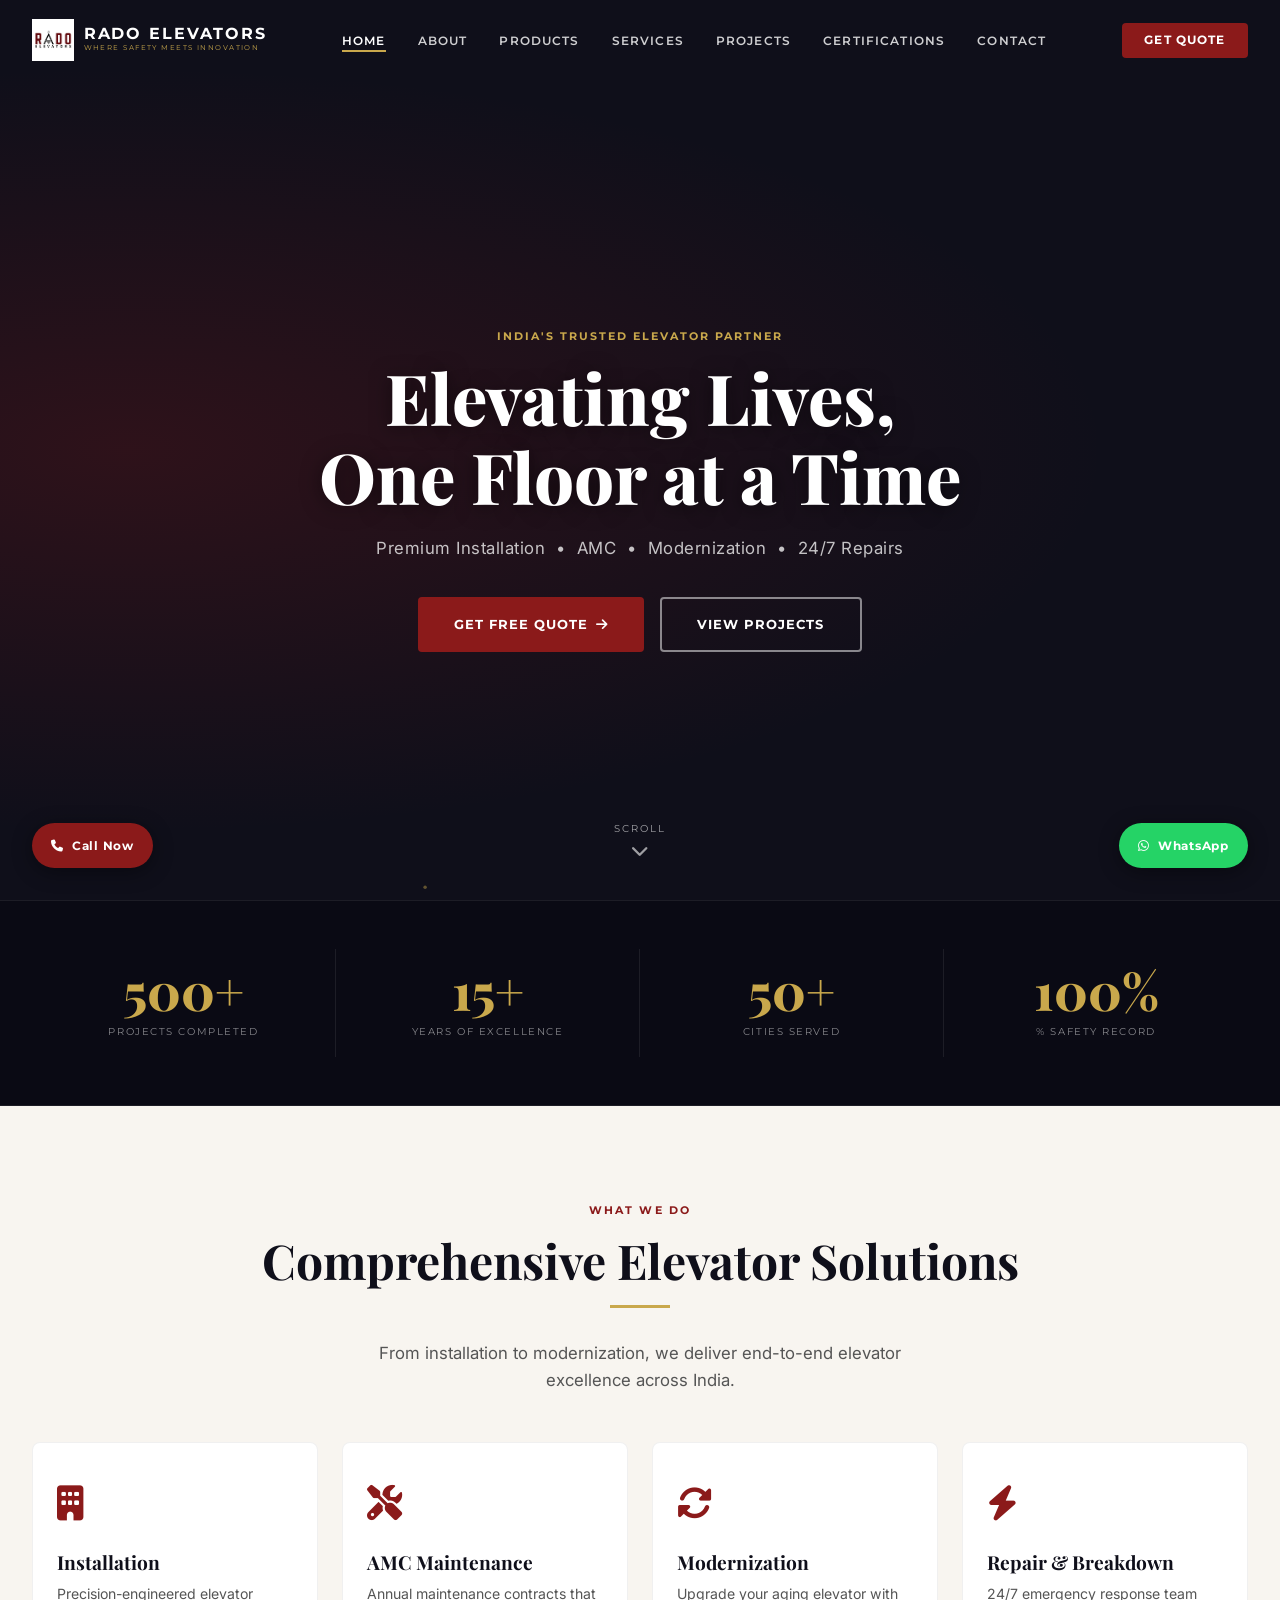
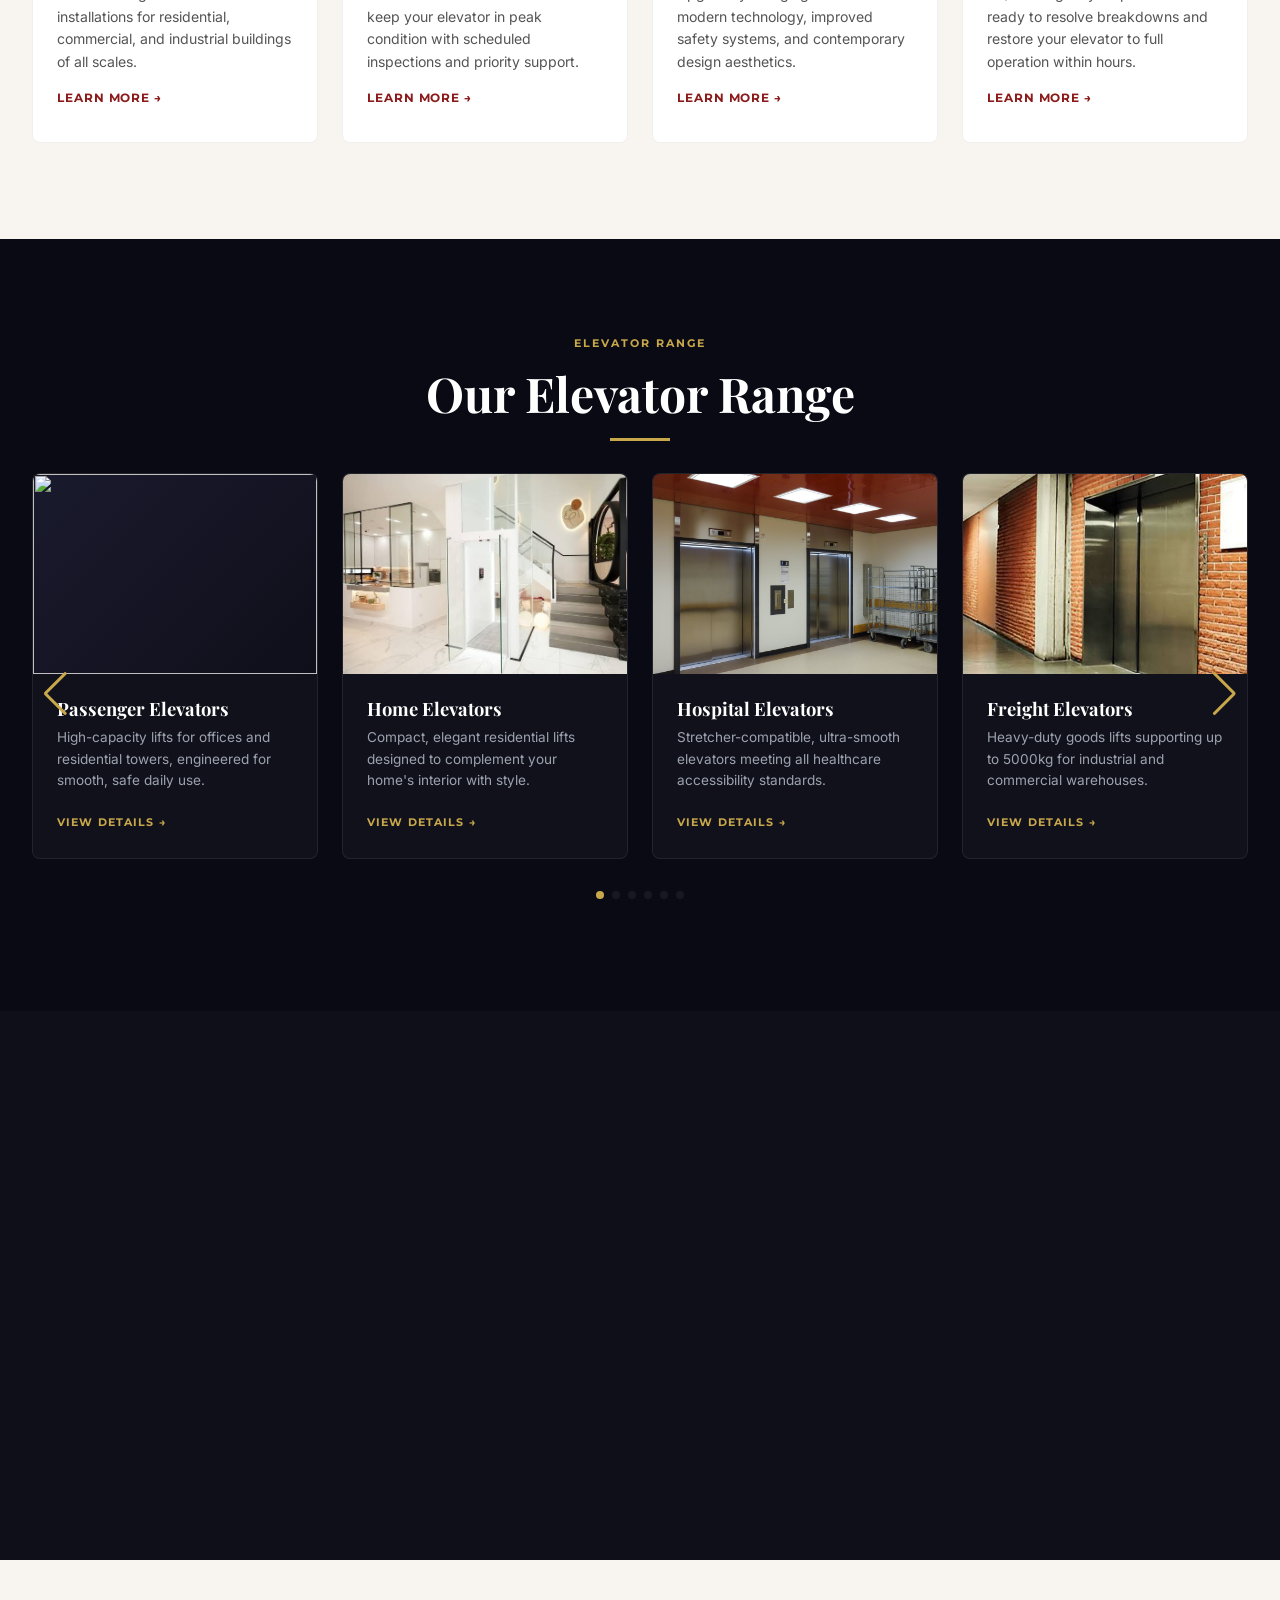
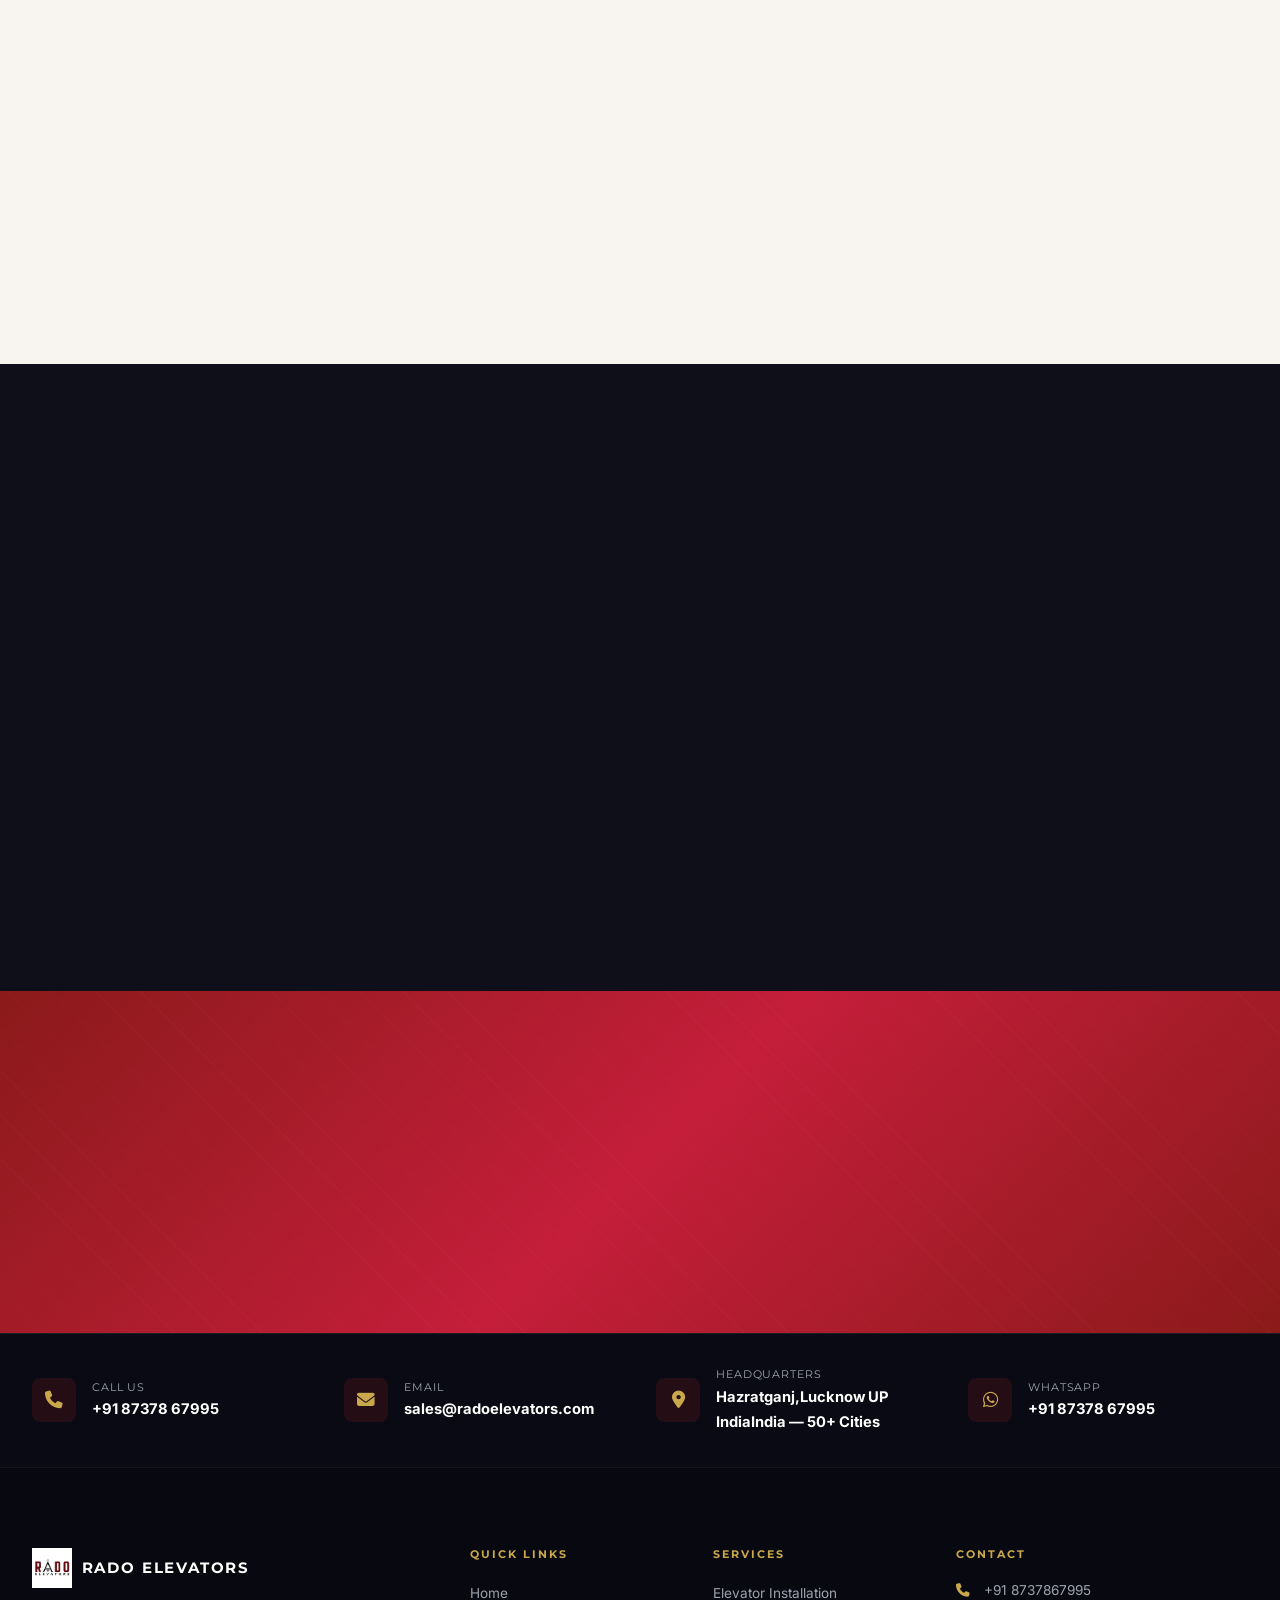
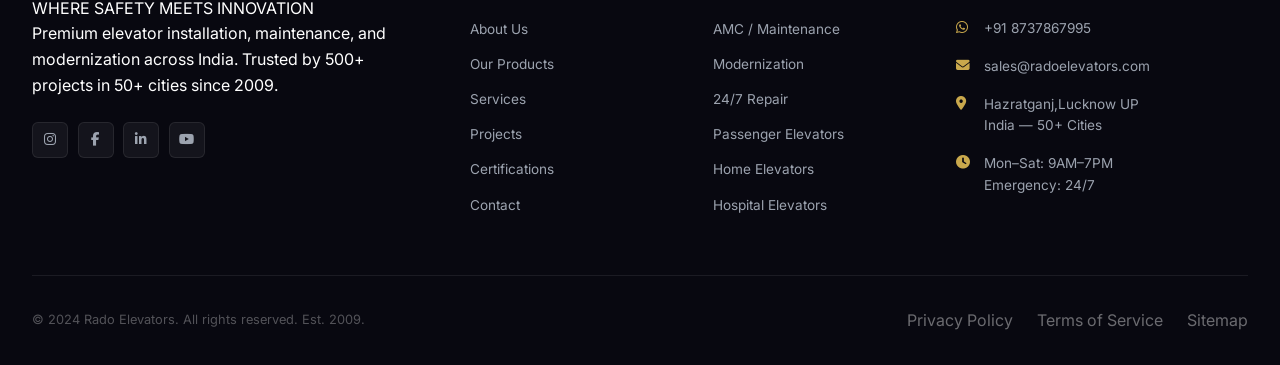
==== commit 8061d906: "fast try" ====
--- a/index.html
+++ b/index.html
@@ -15,1713 +15,7 @@
 <link rel="stylesheet" href="https://cdn.jsdelivr.net/npm/swiper@11/swiper-bundle.min.css">
 <link rel="stylesheet" href="https://unpkg.com/aos@2.3.1/dist/aos.css">
 <link rel="stylesheet" href="https://cdn.jsdelivr.net/npm/glightbox/dist/css/glightbox.min.css">
-
-<style>
-/* ═══════════════════════════════
-   CSS CUSTOM PROPERTIES
-═══════════════════════════════ */
-:root {
-  --crimson: #8B1A1A;
-  --accent: #C41E3A;
-  --dark-bg: #0F0F1A;
-  --gold: #C9A84C;
-  --light-bg: #F8F5F0;
-  --white: #FFFFFF;
-  --gray-text: #9CA3AF;
-  --border: rgba(255,255,255,0.08);
-  --transition: 0.3s ease;
-  --shadow-card: 0 8px 32px rgba(0,0,0,0.18);
-  --shadow-hover: 0 20px 60px rgba(0,0,0,0.28);
-  --max-width: 1320px;
-}
-
-/* ═══════════════════════════════
-   RESET & BASE
-═══════════════════════════════ */
-*, *::before, *::after { box-sizing: border-box; margin: 0; padding: 0; }
-html { scroll-behavior: smooth; font-size: 16px; }
-body {
-  font-family: 'Inter', sans-serif;
-  background: var(--dark-bg);
-  color: var(--white);
-  overflow-x: hidden;
-  line-height: 1.6;
-}
-img { max-width: 100%; height: auto; display: block; }
-a { text-decoration: none; color: inherit; }
-ul { list-style: none; }
-button, input, select, textarea { font-family: inherit; }
-:focus-visible { outline: 2px solid var(--gold); outline-offset: 3px; }
-
-/* ═══════════════════════════════
-   TYPOGRAPHY
-═══════════════════════════════ */
-h1,h2,h3,h4,h5 { font-family: 'Playfair Display', serif; line-height: 1.2; }
-.eyebrow {
-  font-family: 'Montserrat', sans-serif;
-  font-size: 0.7rem;
-  font-weight: 700;
-  letter-spacing: 0.18em;
-  text-transform: uppercase;
-  color: var(--gold);
-  display: block;
-  margin-bottom: 0.75rem;
-}
-.container { max-width: var(--max-width); margin: 0 auto; padding: 0 2rem; }
-.section-heading {
-  font-size: clamp(2rem, 4vw, 3rem);
-  font-weight: 700;
-  margin-bottom: 1rem;
-}
-.section-sub { color: var(--gray-text); font-size: 1.05rem; max-width: 560px; }
-
-/* ═══════════════════════════════
-   PRELOADER / ELEVATOR DOOR ANIMATION
-═══════════════════════════════ */
-#preloader {
-  position: fixed;
-  inset: 0;
-  z-index: 9999;
-  pointer-events: none;
-}
-.door-left, .door-right {
-  position: absolute;
-  top: 0;
-  width: 50%;
-  height: 100%;
-  background: linear-gradient(135deg, #111118 0%, #1a1a2e 50%, #0f0f1a 100%);
-  display: flex;
-  align-items: center;
-  justify-content: center;
-  transition: transform 1.8s cubic-bezier(0.77,0,0.175,1);
-  z-index: 2;
-}
-.door-left {
-  left: 0;
-  border-right: 2px solid rgba(201,168,76,0.3);
-  background-image: repeating-linear-gradient(90deg, transparent, transparent 40px, rgba(255,255,255,0.02) 40px, rgba(255,255,255,0.02) 41px);
-}
-.door-right {
-  right: 0;
-  border-left: 2px solid rgba(201,168,76,0.3);
-  background-image: repeating-linear-gradient(90deg, transparent, transparent 40px, rgba(255,255,255,0.02) 40px, rgba(255,255,255,0.02) 41px);
-}
-.door-logo {
-  text-align: center;
-  position: absolute;
-  left: 50%;
-  top: 50%;
-  transform: translate(-50%, -50%);
-  z-index: 3;
-  pointer-events: none;
-}
-.door-logo .logo-r {
-  font-family: 'Playfair Display', serif;
-  font-size: 5rem;
-  font-weight: 800;
-  color: var(--gold);
-  display: block;
-  line-height: 1;
-  text-shadow: 0 0 60px rgba(201,168,76,0.5);
-}
-.door-logo .logo-name {
-  font-family: 'Montserrat', sans-serif;
-  font-size: 1.1rem;
-  font-weight: 700;
-  letter-spacing: 0.5em;
-  color: var(--white);
-  margin-top: 0.3rem;
-}
-.door-logo .logo-tag {
-  font-family: 'Montserrat', sans-serif;
-  font-size: 0.55rem;
-  letter-spacing: 0.2em;
-  color: var(--gray-text);
-  margin-top: 0.4rem;
-}
-.doors-open .door-left { transform: translateX(-100%); }
-.doors-open .door-right { transform: translateX(100%); }
-.doors-open .door-logo { opacity: 0; transition: opacity 0.5s ease; }
-
-/* ═══════════════════════════════
-   PAGE SYSTEM
-═══════════════════════════════ */
-.page { display: none; }
-.page.active { display: block; }
-
-/* ═══════════════════════════════
-   NAVBAR
-═══════════════════════════════ */
-#navbar {
-  position: fixed;
-  top: 0; left: 0; right: 0;
-  z-index: 1000;
-  transition: background var(--transition), box-shadow var(--transition);
-  padding: 1.2rem 0;
-}
-#navbar.scrolled {
-  background: rgba(15,15,26,0.92);
-  backdrop-filter: blur(20px);
-  -webkit-backdrop-filter: blur(20px);
-  box-shadow: 0 2px 24px rgba(0,0,0,0.4);
-  padding: 0.8rem 0;
-}
-.nav-inner {
-  display: flex;
-  align-items: center;
-  justify-content: space-between;
-}
-.nav-logo {
-  display: flex;
-  align-items: center;
-  gap: 0.6rem;
-  cursor: pointer;
-}
-.nav-logo .logo-mark {
-  width: 42px; height: 42px;
-  background: var(--crimson);
-  border-radius: 4px;
-  display: flex; align-items: center; justify-content: center;
-  font-family: 'Playfair Display', serif;
-  font-weight: 800;
-  font-size: 1.5rem;
-  color: var(--gold);
-}
-.nav-logo .logo-text { display: flex; flex-direction: column; }
-.nav-logo .logo-name-nav {
-  font-family: 'Montserrat', sans-serif;
-  font-weight: 700;
-  font-size: 1rem;
-  letter-spacing: 0.12em;
-  line-height: 1;
-}
-.nav-logo .logo-sub-nav {
-  font-family: 'Montserrat', sans-serif;
-  font-size: 0.45rem;
-  letter-spacing: 0.2em;
-  color: var(--gold);
-}
-.nav-links {
-  display: flex;
-  gap: 2rem;
-  align-items: center;
-}
-.nav-links a {
-  font-family: 'Montserrat', sans-serif;
-  font-size: 0.72rem;
-  font-weight: 600;
-  letter-spacing: 0.1em;
-  text-transform: uppercase;
-  color: rgba(255,255,255,0.8);
-  transition: color var(--transition);
-  cursor: pointer;
-  position: relative;
-}
-.nav-links a::after {
-  content: '';
-  position: absolute;
-  bottom: -4px; left: 0;
-  width: 0; height: 2px;
-  background: var(--gold);
-  transition: width var(--transition);
-}
-.nav-links a:hover, .nav-links a.active { color: var(--white); }
-.nav-links a:hover::after, .nav-links a.active::after { width: 100%; }
-.nav-cta {
-  background: var(--crimson);
-  color: var(--white) !important;
-  padding: 0.65rem 1.4rem;
-  border-radius: 4px;
-  font-family: 'Montserrat', sans-serif;
-  font-size: 0.72rem;
-  font-weight: 700;
-  letter-spacing: 0.1em;
-  text-transform: uppercase;
-  cursor: pointer;
-  border: none;
-  transition: background var(--transition), transform var(--transition);
-}
-.nav-cta:hover { background: var(--accent); transform: translateY(-2px); }
-.hamburger {
-  display: none;
-  flex-direction: column;
-  gap: 5px;
-  cursor: pointer;
-  padding: 4px;
-}
-.hamburger span {
-  display: block;
-  width: 26px; height: 2px;
-  background: var(--white);
-  transition: var(--transition);
-}
-/* Mobile drawer */
-.mobile-drawer {
-  position: fixed;
-  top: 0; right: -100%;
-  width: 280px; height: 100vh;
-  background: var(--dark-bg);
-  z-index: 1100;
-  transition: right 0.35s cubic-bezier(0.77,0,0.175,1);
-  padding: 2rem;
-  box-shadow: -8px 0 40px rgba(0,0,0,0.5);
-  border-left: 1px solid var(--border);
-}
-.mobile-drawer.open { right: 0; }
-.drawer-close {
-  position: absolute;
-  top: 1.5rem; right: 1.5rem;
-  background: none; border: none;
-  color: var(--white); font-size: 1.5rem;
-  cursor: pointer;
-}
-.drawer-links {
-  margin-top: 4rem;
-  display: flex;
-  flex-direction: column;
-  gap: 0.5rem;
-}
-.drawer-links a {
-  font-family: 'Montserrat', sans-serif;
-  font-size: 0.85rem;
-  font-weight: 600;
-  letter-spacing: 0.1em;
-  text-transform: uppercase;
-  padding: 0.8rem 0;
-  border-bottom: 1px solid var(--border);
-  color: rgba(255,255,255,0.8);
-  cursor: pointer;
-}
-.drawer-links a:hover { color: var(--gold); }
-.drawer-overlay {
-  position: fixed;
-  inset: 0;
-  background: rgba(0,0,0,0.5);
-  z-index: 1050;
-  opacity: 0;
-  pointer-events: none;
-  transition: opacity var(--transition);
-}
-.drawer-overlay.show { opacity: 1; pointer-events: all; }
-
-/* ═══════════════════════════════
-   FLOATING BUTTONS
-═══════════════════════════════ */
-.float-btn {
-  position: fixed;
-  z-index: 900;
-  border: none;
-  cursor: pointer;
-  border-radius: 50px;
-  display: flex;
-  align-items: center;
-  gap: 0.5rem;
-  padding: 0.8rem 1.2rem;
-  font-family: 'Montserrat', sans-serif;
-  font-size: 0.75rem;
-  font-weight: 700;
-  letter-spacing: 0.06em;
-  box-shadow: 0 4px 20px rgba(0,0,0,0.4);
-  transition: transform var(--transition), box-shadow var(--transition);
-}
-.float-btn:hover { transform: translateY(-3px); box-shadow: 0 8px 30px rgba(0,0,0,0.5); }
-.float-wa {
-  bottom: 2rem; right: 2rem;
-  background: #25D366;
-  color: #fff;
-  animation: waBounce 5s infinite;
-}
-.float-call {
-  bottom: 2rem; left: 2rem;
-  background: var(--crimson);
-  color: #fff;
-}
-@keyframes waBounce {
-  0%,90%,100% { transform: translateY(0); }
-  94% { transform: translateY(-6px); }
-  97% { transform: translateY(-3px); }
-}
-.float-quote-mobile {
-  display: none;
-  bottom: 2rem; left: 50%; transform: translateX(-50%);
-  background: var(--gold);
-  color: var(--dark-bg);
-  white-space: nowrap;
-}
-
-/* ═══════════════════════════════
-   BACK TO TOP
-═══════════════════════════════ */
-#backToTop {
-  position: fixed;
-  bottom: 7rem; right: 2rem;
-  width: 44px; height: 44px;
-  background: var(--crimson);
-  border: none;
-  border-radius: 4px;
-  color: #fff;
-  font-size: 1rem;
-  cursor: pointer;
-  z-index: 890;
-  opacity: 0;
-  transform: translateY(20px);
-  transition: opacity var(--transition), transform var(--transition);
-  display: flex; align-items: center; justify-content: center;
-}
-#backToTop.visible { opacity: 1; transform: translateY(0); }
-#backToTop:hover { background: var(--accent); }
-
-/* ═══════════════════════════════
-   BUTTONS
-═══════════════════════════════ */
-.btn {
-  display: inline-flex;
-  align-items: center;
-  gap: 0.5rem;
-  padding: 0.9rem 1.8rem;
-  border-radius: 4px;
-  font-family: 'Montserrat', sans-serif;
-  font-size: 0.78rem;
-  font-weight: 700;
-  letter-spacing: 0.08em;
-  text-transform: uppercase;
-  cursor: pointer;
-  border: none;
-  transition: all var(--transition);
-}
-.btn-primary { background: var(--crimson); color: #fff; }
-.btn-primary:hover { background: var(--accent); transform: translateY(-2px); box-shadow: 0 8px 24px rgba(196,30,58,0.4); }
-.btn-outline { background: transparent; color: #fff; border: 2px solid rgba(255,255,255,0.5); }
-.btn-outline:hover { border-color: #fff; background: rgba(255,255,255,0.08); transform: translateY(-2px); }
-.btn-gold { background: var(--gold); color: var(--dark-bg); }
-.btn-gold:hover { background: #d4b060; transform: translateY(-2px); }
-.btn-wa { background: #25D366; color: #fff; }
-.btn-wa:hover { background: #20bd5a; transform: translateY(-2px); }
-.btn-lg { padding: 1.1rem 2.2rem; font-size: 0.82rem; }
-
-/* ═══════════════════════════════
-   SECTIONS SHARED
-═══════════════════════════════ */
-.section-pad { padding: 6rem 0; }
-.section-pad-sm { padding: 4rem 0; }
-.bg-dark { background: var(--dark-bg); }
-.bg-light { background: var(--light-bg); color: var(--dark-bg); }
-.bg-light .section-sub { color: #555; }
-.bg-light .eyebrow { color: var(--crimson); }
-.text-center { text-align: center; }
-.text-gold { color: var(--gold); }
-.divider-line {
-  width: 60px; height: 3px;
-  background: var(--gold);
-  margin: 1rem 0 2rem;
-}
-.divider-line.center { margin: 1rem auto 2rem; }
-
-/* ═══════════════════════════════
-   PAGE HERO BANNER (inner pages)
-═══════════════════════════════ */
-.page-hero {
-  min-height: 320px;
-  display: flex;
-  align-items: center;
-  padding-top: 100px;
-  position: relative;
-  overflow: hidden;
-}
-.page-hero-bg {
-  position: absolute;
-  inset: 0;
-  background: linear-gradient(135deg, var(--dark-bg) 0%, #1a0a0a 100%);
-  background-image: repeating-linear-gradient(
-    90deg, transparent, transparent 60px,
-    rgba(255,255,255,0.015) 60px, rgba(255,255,255,0.015) 61px
-  ), repeating-linear-gradient(
-    0deg, transparent, transparent 60px,
-    rgba(255,255,255,0.015) 60px, rgba(255,255,255,0.015) 61px
-  );
-}
-.page-hero-overlay {
-  position: absolute;
-  inset: 0;
-  background: linear-gradient(90deg, rgba(139,26,26,0.4) 0%, transparent 60%);
-}
-.page-hero-content { position: relative; z-index: 2; }
-.page-hero h1 {
-  font-size: clamp(2.2rem, 5vw, 3.5rem);
-  font-weight: 800;
-  margin-bottom: 0.5rem;
-}
-.page-hero p { color: rgba(255,255,255,0.65); font-size: 1.05rem; max-width: 500px; }
-
-/* ════════════════════════════════════════
-   HOME PAGE
-════════════════════════════════════════ */
-
-/* Hero Section */
-.hero {
-  min-height: 100vh;
-  position: relative;
-  display: flex;
-  align-items: center;
-  justify-content: center;
-  overflow: hidden;
-  padding-top: 80px;
-}
-.hero-bg {
-  position: absolute;
-  inset: 0;
-  background:
-    linear-gradient(180deg, rgba(15,15,26,0.4) 0%, rgba(15,15,26,0.7) 60%, var(--dark-bg) 100%),
-    url('https://images.unsplash.com/photo-1558618666-fcd25c85cd64?w=1800&q=80&auto=format') center/cover no-repeat;
-  animation: kenBurns 20s ease-in-out infinite alternate;
-}
-@keyframes kenBurns {
-  0% { transform: scale(1); }
-  100% { transform: scale(1.08); }
-}
-.hero-glow {
-  position: absolute;
-  inset: 0;
-  background: radial-gradient(ellipse at 10% 50%, rgba(139,26,26,0.25) 0%, transparent 60%);
-  pointer-events: none;
-}
-.hero-content {
-  position: relative;
-  z-index: 2;
-  text-align: center;
-  max-width: 820px;
-  opacity: 0;
-  transform: translateY(30px);
-  transition: opacity 0.8s ease 1.8s, transform 0.8s ease 1.8s;
-}
-.hero-content.visible { opacity: 1; transform: translateY(0); }
-.hero h1 {
-  font-size: clamp(2.6rem, 6vw, 4.4rem);
-  font-weight: 800;
-  line-height: 1.12;
-  margin-bottom: 1.2rem;
-  text-shadow: 0 2px 20px rgba(0,0,0,0.5);
-}
-.hero-sub {
-  font-size: 1.05rem;
-  color: rgba(255,255,255,0.75);
-  margin-bottom: 2.2rem;
-  letter-spacing: 0.03em;
-}
-.hero-btns { display: flex; gap: 1rem; justify-content: center; flex-wrap: wrap; }
-.scroll-indicator {
-  position: absolute;
-  bottom: 2.5rem;
-  left: 50%;
-  transform: translateX(-50%);
-  z-index: 2;
-  display: flex;
-  flex-direction: column;
-  align-items: center;
-  gap: 0.4rem;
-  opacity: 0.6;
-  animation: bounce 2s infinite;
-}
-.scroll-indicator span {
-  font-family: 'Montserrat', sans-serif;
-  font-size: 0.6rem;
-  letter-spacing: 0.2em;
-  text-transform: uppercase;
-}
-.scroll-indicator i { font-size: 1.1rem; }
-@keyframes bounce {
-  0%,100% { transform: translateX(-50%) translateY(0); }
-  50% { transform: translateX(-50%) translateY(8px); }
-}
-/* Particles */
-#particles-canvas {
-  position: absolute;
-  inset: 0;
-  pointer-events: none;
-  z-index: 1;
-}
-
-/* Stats Bar */
-.stats-bar {
-  background: #0a0a14;
-  border-top: 1px solid var(--border);
-  border-bottom: 1px solid var(--border);
-  padding: 3rem 0;
-}
-.stats-grid {
-  display: grid;
-  grid-template-columns: repeat(4, 1fr);
-  gap: 0;
-}
-.stat-item {
-  text-align: center;
-  padding: 1rem 2rem;
-  border-right: 1px solid rgba(255,255,255,0.08);
-}
-.stat-item:last-child { border-right: none; }
-.stat-number {
-  font-family: 'Playfair Display', serif;
-  font-size: clamp(2.5rem, 4vw, 3.5rem);
-  font-weight: 800;
-  color: var(--gold);
-  line-height: 1;
-  display: block;
-}
-.stat-label {
-  font-family: 'Montserrat', sans-serif;
-  font-size: 0.65rem;
-  letter-spacing: 0.15em;
-  text-transform: uppercase;
-  color: rgba(255,255,255,0.5);
-  margin-top: 0.5rem;
-  display: block;
-}
-
-/* Services Overview Cards */
-.services-grid {
-  display: grid;
-  grid-template-columns: repeat(4, 1fr);
-  gap: 1.5rem;
-  margin-top: 3rem;
-}
-.service-card {
-  background: #fff;
-  border: 1px solid rgba(0,0,0,0.06);
-  border-radius: 8px;
-  padding: 2rem 1.5rem;
-  transition: all 0.35s ease;
-  cursor: pointer;
-  position: relative;
-  overflow: hidden;
-}
-.service-card::before {
-  content: '';
-  position: absolute;
-  bottom: 0; left: 0; right: 0;
-  height: 3px;
-  background: var(--crimson);
-  transform: scaleX(0);
-  transition: transform 0.35s ease;
-}
-.service-card:hover::before { transform: scaleX(1); }
-.service-card:hover {
-  background: var(--crimson);
-  transform: translateY(-8px);
-  box-shadow: 0 20px 50px rgba(139,26,26,0.4);
-}
-.service-card:hover .service-icon { color: var(--gold); }
-.service-card:hover h3, .service-card:hover p, .service-card:hover .service-more { color: #fff; }
-.service-icon {
-  font-size: 2.2rem;
-  color: var(--crimson);
-  margin-bottom: 1.2rem;
-  transition: color var(--transition);
-}
-.service-card h3 {
-  font-size: 1.2rem;
-  font-weight: 700;
-  margin-bottom: 0.6rem;
-  color: var(--dark-bg);
-  transition: color var(--transition);
-}
-.service-card p {
-  font-size: 0.88rem;
-  color: #555;
-  line-height: 1.6;
-  transition: color var(--transition);
-}
-.service-more {
-  display: inline-block;
-  margin-top: 1rem;
-  font-family: 'Montserrat', sans-serif;
-  font-size: 0.72rem;
-  font-weight: 700;
-  letter-spacing: 0.08em;
-  text-transform: uppercase;
-  color: var(--crimson);
-  transition: color var(--transition);
-}
-
-/* Elevator Types Slider */
-.elevator-slider { padding: 6rem 0; background: #0a0a14; }
-.swiper-elevator { padding-bottom: 3.5rem !important; }
-.elev-card {
-  background: rgba(255,255,255,0.03);
-  border: 1px solid var(--border);
-  border-radius: 8px;
-  overflow: hidden;
-  transition: all 0.35s ease;
-}
-.elev-card:hover {
-  transform: translateY(-8px);
-  border-color: rgba(201,168,76,0.3);
-  box-shadow: 0 20px 50px rgba(0,0,0,0.4);
-}
-.elev-img {
-  height: 200px;
-  overflow: hidden;
-  position: relative;
-  background: linear-gradient(135deg, #1a1a2e, #0f0f1a);
-  display: flex; align-items: center; justify-content: center;
-  font-size: 4rem;
-  color: rgba(201,168,76,0.3);
-}
-.elev-img img { width: 100%; height: 100%; object-fit: cover; }
-.elev-body { padding: 1.5rem; }
-.elev-body h3 { font-size: 1.15rem; margin-bottom: 0.4rem; }
-.elev-body p { font-size: 0.85rem; color: var(--gray-text); margin-bottom: 1rem; }
-.elev-link {
-  font-family: 'Montserrat', sans-serif;
-  font-size: 0.7rem;
-  font-weight: 700;
-  letter-spacing: 0.1em;
-  text-transform: uppercase;
-  color: var(--gold);
-}
-.swiper-pagination-bullet { background: rgba(255,255,255,0.3) !important; }
-.swiper-pagination-bullet-active { background: var(--gold) !important; }
-.swiper-button-next, .swiper-button-prev {
-  color: var(--gold) !important;
-}
-
-/* Why Choose Rado */
-.why-grid {
-  display: grid;
-  grid-template-columns: repeat(3, 1fr);
-  gap: 2rem;
-  margin-top: 3rem;
-}
-.why-item {
-  display: flex;
-  gap: 1.2rem;
-  align-items: flex-start;
-}
-.why-icon {
-  width: 52px; height: 52px;
-  min-width: 52px;
-  background: rgba(201,168,76,0.1);
-  border: 1px solid rgba(201,168,76,0.2);
-  border-radius: 8px;
-  display: flex; align-items: center; justify-content: center;
-  font-size: 1.4rem;
-  color: var(--gold);
-}
-.why-text h4 { font-size: 1rem; font-weight: 700; margin-bottom: 0.3rem; }
-.why-text p { font-size: 0.85rem; color: var(--gray-text); line-height: 1.5; }
-
-/* Projects Masonry */
-.projects-filter {
-  display: flex;
-  gap: 0.6rem;
-  flex-wrap: wrap;
-  margin-bottom: 2.5rem;
-}
-.filter-btn {
-  padding: 0.5rem 1.2rem;
-  border-radius: 50px;
-  font-family: 'Montserrat', sans-serif;
-  font-size: 0.7rem;
-  font-weight: 700;
-  letter-spacing: 0.08em;
-  text-transform: uppercase;
-  border: 2px solid rgba(0,0,0,0.12);
-  background: transparent;
-  color: #555;
-  cursor: pointer;
-  transition: all var(--transition);
-}
-.filter-btn.active, .filter-btn:hover {
-  background: var(--crimson);
-  border-color: var(--crimson);
-  color: #fff;
-}
-.projects-grid {
-  columns: 3;
-  gap: 1.2rem;
-}
-.project-card {
-  break-inside: avoid;
-  margin-bottom: 1.2rem;
-  border-radius: 8px;
-  overflow: hidden;
-  position: relative;
-  cursor: pointer;
-}
-.project-img {
-  width: 100%;
-  display: block;
-  transition: transform 0.5s ease;
-  min-height: 200px;
-  object-fit: cover;
-  background: linear-gradient(135deg, #1a1a2e 0%, #2a1a1a 100%);
-}
-.project-card:hover .project-img { transform: scale(1.06); }
-.project-overlay {
-  position: absolute;
-  inset: 0;
-  background: linear-gradient(0deg, rgba(15,15,26,0.9) 0%, rgba(15,15,26,0.3) 60%, transparent 100%);
-  opacity: 0;
-  transition: opacity var(--transition);
-  display: flex;
-  align-items: flex-end;
-  padding: 1.5rem;
-}
-.project-card:hover .project-overlay { opacity: 1; }
-.project-info h4 { font-size: 1rem; margin-bottom: 0.2rem; }
-.project-info span {
-  font-size: 0.75rem;
-  color: var(--gold);
-  font-family: 'Montserrat', sans-serif;
-  letter-spacing: 0.05em;
-}
-
-/* Placeholder project images */
-.proj-placeholder {
-  display: flex; align-items: center; justify-content: center;
-  font-size: 3rem; color: rgba(255,255,255,0.1);
-  position: relative;
-}
-.proj-placeholder.h1 { height: 260px; }
-.proj-placeholder.h2 { height: 200px; }
-.proj-placeholder.h3 { height: 300px; }
-.proj-placeholder.h4 { height: 220px; }
-.proj-placeholder.h5 { height: 240px; }
-.proj-placeholder.h6 { height: 280px; }
-.proj-placeholder.h7 { height: 200px; }
-.proj-placeholder.h8 { height: 250px; }
-.proj-placeholder.h9 { height: 210px; }
-.proj-placeholder.h10 { height: 270px; }
-.proj-placeholder.h11 { height: 230px; }
-.proj-placeholder.h12 { height: 260px; }
-
-.proj-p1 { background: linear-gradient(135deg, #1a1a2e, #2d1a0e); }
-.proj-p2 { background: linear-gradient(135deg, #0e1a2d, #1a0e2d); }
-.proj-p3 { background: linear-gradient(135deg, #1a0e1a, #0e1a0e); }
-.proj-p4 { background: linear-gradient(135deg, #2d2d0e, #1a1a0e); }
-.proj-p5 { background: linear-gradient(135deg, #0e2d1a, #1a0e2d); }
-.proj-p6 { background: linear-gradient(135deg, #2d0e1a, #0e0e2d); }
-.proj-p7 { background: linear-gradient(135deg, #1a2d0e, #2d1a0e); }
-.proj-p8 { background: linear-gradient(135deg, #0e1a2d, #2d0e0e); }
-.proj-p9 { background: linear-gradient(135deg, #2d1a1a, #0e2d0e); }
-.proj-p10 { background: linear-gradient(135deg, #1a0e2d, #2d2d0e); }
-.proj-p11 { background: linear-gradient(135deg, #0e2d2d, #1a1a0e); }
-.proj-p12 { background: linear-gradient(135deg, #2d0e2d, #0e1a1a); }
-
-/* Testimonials */
-.testimonial-card {
-  background: rgba(255,255,255,0.04);
-  border: 1px solid var(--border);
-  border-radius: 12px;
-  padding: 2.5rem;
-  position: relative;
-}
-.testimonial-card::before {
-  content: '"';
-  position: absolute;
-  top: -0.5rem; left: 1.5rem;
-  font-family: 'Playfair Display', serif;
-  font-size: 5rem;
-  color: var(--gold);
-  opacity: 0.2;
-  line-height: 1;
-}
-.test-stars { color: var(--gold); margin-bottom: 1rem; font-size: 0.9rem; }
-.test-quote { font-size: 0.95rem; color: rgba(255,255,255,0.8); line-height: 1.7; margin-bottom: 1.5rem; }
-.test-author { display: flex; align-items: center; gap: 1rem; }
-.test-avatar {
-  width: 48px; height: 48px;
-  border-radius: 50%;
-  background: linear-gradient(135deg, var(--crimson), var(--accent));
-  display: flex; align-items: center; justify-content: center;
-  font-family: 'Playfair Display', serif;
-  font-size: 1.1rem;
-  font-weight: 700;
-  color: #fff;
-}
-.test-name { font-weight: 700; font-size: 0.95rem; }
-.test-company { font-size: 0.78rem; color: var(--gray-text); }
-
-/* CTA Banner */
-.cta-banner {
-  background: linear-gradient(135deg, var(--crimson) 0%, var(--accent) 50%, #8B1A1A 100%);
-  padding: 5rem 0;
-  text-align: center;
-  position: relative;
-  overflow: hidden;
-}
-.cta-banner::before {
-  content: '';
-  position: absolute;
-  inset: 0;
-  background: repeating-linear-gradient(
-    45deg, transparent, transparent 30px,
-    rgba(255,255,255,0.02) 30px, rgba(255,255,255,0.02) 31px
-  );
-}
-.cta-banner h2 { font-size: clamp(2rem, 4vw, 3rem); margin-bottom: 0.8rem; }
-.cta-banner p { font-size: 1.1rem; opacity: 0.85; margin-bottom: 2rem; }
-
-/* Contact Quick Strip */
-.contact-strip {
-  background: #0a0a14;
-  padding: 2rem 0;
-  border-top: 1px solid var(--border);
-}
-.contact-strip-grid {
-  display: grid;
-  grid-template-columns: repeat(4, 1fr);
-  gap: 2rem;
-}
-.cs-item {
-  display: flex;
-  align-items: center;
-  gap: 1rem;
-}
-.cs-icon {
-  width: 44px; height: 44px;
-  border-radius: 8px;
-  background: rgba(139,26,26,0.2);
-  display: flex; align-items: center; justify-content: center;
-  font-size: 1.1rem;
-  color: var(--gold);
-  min-width: 44px;
-}
-.cs-text span { display: block; font-size: 0.7rem; color: var(--gray-text); font-family: 'Montserrat', sans-serif; letter-spacing: 0.08em; text-transform: uppercase; }
-.cs-text strong { font-size: 0.92rem; color: #fff; }
-
-/* ════════════════════════════════════════
-   ABOUT PAGE
-════════════════════════════════════════ */
-.about-story {
-  display: grid;
-  grid-template-columns: 1fr 1fr;
-  gap: 5rem;
-  align-items: center;
-  padding: 6rem 0;
-}
-.about-story .story-text {
-  border-left: 4px solid var(--crimson);
-  padding-left: 2rem;
-}
-.about-story .story-text p {
-  font-size: 0.95rem;
-  color: rgba(255,255,255,0.75);
-  line-height: 1.8;
-  margin-bottom: 1rem;
-}
-.about-image-box {
-  border-radius: 8px;
-  overflow: hidden;
-  background: linear-gradient(135deg, #1a1a2e, #2a1a0e);
-  height: 420px;
-  display: flex; align-items: center; justify-content: center;
-  font-size: 6rem;
-  color: rgba(255,255,255,0.06);
-  position: relative;
-}
-.about-image-box img { width:100%; height:100%; object-fit: cover; }
-
-/* Timeline */
-.timeline { position: relative; padding: 4rem 0; }
-.timeline::before {
-  content: '';
-  position: absolute;
-  top: 0; bottom: 0;
-  left: 50%;
-  width: 2px;
-  background: linear-gradient(180deg, var(--crimson), var(--gold));
-  transform: translateX(-50%);
-}
-.tl-item {
-  display: flex;
-  width: 100%;
-  margin-bottom: 3rem;
-  position: relative;
-}
-.tl-item.right { flex-direction: row-reverse; }
-.tl-content {
-  width: 45%;
-  background: rgba(255,255,255,0.04);
-  border: 1px solid var(--border);
-  border-radius: 8px;
-  padding: 1.5rem;
-}
-.tl-item.left .tl-content { margin-right: auto; }
-.tl-item.right .tl-content { margin-left: auto; }
-.tl-dot {
-  position: absolute;
-  left: 50%;
-  top: 1.5rem;
-  width: 16px; height: 16px;
-  background: var(--gold);
-  border-radius: 50%;
-  transform: translateX(-50%);
-  z-index: 1;
-  box-shadow: 0 0 0 4px rgba(201,168,76,0.2);
-}
-.tl-year {
-  font-family: 'Playfair Display', serif;
-  font-size: 1.5rem;
-  font-weight: 800;
-  color: var(--gold);
-  margin-bottom: 0.3rem;
-}
-.tl-content h4 { font-size: 1rem; margin-bottom: 0.3rem; }
-.tl-content p { font-size: 0.85rem; color: var(--gray-text); }
-
-/* Team */
-.team-grid {
-  display: grid;
-  grid-template-columns: repeat(3, 1fr);
-  gap: 2rem;
-  margin-top: 3rem;
-}
-.team-card {
-  text-align: center;
-  background: rgba(255,255,255,0.03);
-  border: 1px solid var(--border);
-  border-radius: 12px;
-  padding: 2.5rem 1.5rem;
-  transition: all 0.35s ease;
-}
-.team-card:hover {
-  border-color: rgba(201,168,76,0.4);
-  transform: translateY(-6px);
-  box-shadow: var(--shadow-hover);
-}
-.team-avatar {
-  width: 100px; height: 100px;
-  border-radius: 50%;
-  margin: 0 auto 1.2rem;
-  background: linear-gradient(135deg, var(--crimson), var(--accent));
-  display: flex; align-items: center; justify-content: center;
-  font-family: 'Playfair Display', serif;
-  font-size: 2rem;
-  font-weight: 700;
-  color: #fff;
-  border: 3px solid transparent;
-  transition: border-color var(--transition);
-}
-.team-card:hover .team-avatar { border-color: var(--gold); }
-.team-card h4 { font-size: 1.1rem; margin-bottom: 0.2rem; }
-.team-card span { font-size: 0.8rem; color: var(--gold); font-family: 'Montserrat', sans-serif; }
-.team-linkedin {
-  display: inline-flex;
-  width: 34px; height: 34px;
-  background: rgba(0,119,181,0.15);
-  border-radius: 50%;
-  align-items: center; justify-content: center;
-  color: #0077b5;
-  margin-top: 1rem;
-  transition: background var(--transition);
-  font-size: 0.9rem;
-}
-.team-linkedin:hover { background: #0077b5; color: #fff; }
-
-/* Mission Vision */
-.mv-grid {
-  display: grid;
-  grid-template-columns: 1fr 1fr;
-  gap: 2rem;
-  margin-top: 3rem;
-}
-.mv-card { padding: 2.5rem; border-radius: 8px; background: rgba(255,255,255,0.03); }
-.mv-card.mission { border-left: 4px solid var(--crimson); }
-.mv-card.vision { border-left: 4px solid var(--gold); }
-.mv-card h3 { font-size: 1.5rem; margin-bottom: 1rem; }
-.mv-card p { font-size: 0.95rem; color: rgba(255,255,255,0.75); line-height: 1.8; }
-
-/* Certs strip */
-.cert-strip {
-  display: flex;
-  gap: 2rem;
-  justify-content: center;
-  flex-wrap: wrap;
-  margin-top: 2rem;
-}
-.cert-badge {
-  background: rgba(255,255,255,0.05);
-  border: 2px solid rgba(201,168,76,0.2);
-  border-radius: 12px;
-  padding: 1.5rem 2rem;
-  text-align: center;
-  min-width: 140px;
-  transition: all var(--transition);
-}
-.cert-badge:hover { border-color: var(--gold); transform: translateY(-4px); }
-.cert-badge i { font-size: 2rem; color: var(--gold); display: block; margin-bottom: 0.6rem; }
-.cert-badge span { font-size: 0.75rem; color: rgba(255,255,255,0.7); font-family: 'Montserrat', sans-serif; letter-spacing: 0.05em; display: block; }
-
-/* ════════════════════════════════════════
-   PRODUCTS PAGE
-════════════════════════════════════════ */
-.product-section {
-  padding: 5rem 0;
-  border-bottom: 1px solid var(--border);
-}
-.product-section:last-child { border-bottom: none; }
-.product-layout {
-  display: grid;
-  grid-template-columns: 1fr 1fr;
-  gap: 4rem;
-  align-items: center;
-}
-.product-layout.reverse { direction: rtl; }
-.product-layout.reverse > * { direction: ltr; }
-.product-gallery {
-  border-radius: 8px;
-  overflow: hidden;
-  background: linear-gradient(135deg, #1a1a2e, #2a1a0e);
-  height: 380px;
-  display: flex; align-items: center; justify-content: center;
-  font-size: 6rem;
-  color: rgba(255,255,255,0.08);
-  position: relative;
-}
-.product-gallery img { width:100%; height:100%; object-fit:cover; }
-.product-badge {
-  position: absolute;
-  top: 1rem; left: 1rem;
-  background: var(--crimson);
-  color: #fff;
-  font-family: 'Montserrat', sans-serif;
-  font-size: 0.65rem;
-  font-weight: 700;
-  letter-spacing: 0.1em;
-  text-transform: uppercase;
-  padding: 0.3rem 0.8rem;
-  border-radius: 50px;
-}
-.product-details h2 { font-size: clamp(1.6rem, 3vw, 2.2rem); margin-bottom: 1rem; }
-.product-details p { color: rgba(255,255,255,0.7); font-size: 0.95rem; line-height: 1.8; margin-bottom: 1.5rem; }
-.spec-table {
-  width: 100%;
-  border-collapse: collapse;
-  margin-bottom: 1.5rem;
-}
-.spec-table tr { border-bottom: 1px solid var(--border); }
-.spec-table td {
-  padding: 0.6rem 0;
-  font-size: 0.88rem;
-}
-.spec-table td:first-child {
-  color: var(--gray-text);
-  font-family: 'Montserrat', sans-serif;
-  font-size: 0.72rem;
-  letter-spacing: 0.05em;
-  text-transform: uppercase;
-  width: 40%;
-}
-.spec-table td:last-child { color: #fff; font-weight: 500; }
-.feature-list { margin-bottom: 1.5rem; }
-.feature-list li {
-  display: flex;
-  align-items: flex-start;
-  gap: 0.6rem;
-  font-size: 0.88rem;
-  color: rgba(255,255,255,0.75);
-  margin-bottom: 0.4rem;
-}
-.feature-list li i { color: var(--gold); margin-top: 0.15rem; font-size: 0.8rem; }
-.product-btns { display: flex; gap: 0.8rem; flex-wrap: wrap; }
-
-/* ════════════════════════════════════════
-   SERVICES PAGE
-════════════════════════════════════════ */
-.service-section {
-  padding: 6rem 0;
-  border-bottom: 1px solid var(--border);
-}
-.service-layout {
-  display: grid;
-  grid-template-columns: 1fr 1fr;
-  gap: 4rem;
-  align-items: start;
-}
-.service-layout.reverse { direction: rtl; }
-.service-layout.reverse > * { direction: ltr; }
-
-/* Installation Steps */
-.install-steps {
-  display: flex;
-  gap: 0;
-  margin: 2rem 0;
-  overflow-x: auto;
-}
-.install-step {
-  flex: 1;
-  min-width: 100px;
-  text-align: center;
-  position: relative;
-  padding: 0 0.5rem;
-}
-.install-step::after {
-  content: '';
-  position: absolute;
-  top: 20px; right: -50%;
-  width: 100%; height: 2px;
-  background: linear-gradient(90deg, var(--gold), rgba(201,168,76,0.3));
-}
-.install-step:last-child::after { display: none; }
-.step-num {
-  width: 40px; height: 40px;
-  border-radius: 50%;
-  background: var(--crimson);
-  border: 2px solid var(--gold);
-  display: flex; align-items: center; justify-content: center;
-  font-family: 'Montserrat', sans-serif;
-  font-weight: 700;
-  font-size: 0.85rem;
-  color: #fff;
-  margin: 0 auto 0.6rem;
-  position: relative;
-  z-index: 1;
-}
-.step-label { font-size: 0.72rem; color: rgba(255,255,255,0.7); font-family: 'Montserrat', sans-serif; line-height: 1.3; }
-
-/* AMC Pricing */
-.amc-grid {
-  display: grid;
-  grid-template-columns: repeat(3, 1fr);
-  gap: 1.5rem;
-  margin-top: 3rem;
-}
-.amc-card {
-  background: rgba(255,255,255,0.03);
-  border: 2px solid var(--border);
-  border-radius: 12px;
-  padding: 2.5rem 2rem;
-  text-align: center;
-  transition: all 0.35s ease;
-  position: relative;
-}
-.amc-card.featured {
-  border-color: var(--gold);
-  background: rgba(201,168,76,0.06);
-  transform: scale(1.04);
-}
-.amc-card:hover { transform: translateY(-6px); box-shadow: var(--shadow-hover); }
-.amc-card.featured:hover { transform: scale(1.04) translateY(-6px); }
-.amc-badge {
-  position: absolute;
-  top: -14px; left: 50%; transform: translateX(-50%);
-  background: var(--gold);
-  color: var(--dark-bg);
-  font-family: 'Montserrat', sans-serif;
-  font-size: 0.65rem;
-  font-weight: 700;
-  letter-spacing: 0.12em;
-  text-transform: uppercase;
-  padding: 0.3rem 1rem;
-  border-radius: 50px;
-  white-space: nowrap;
-}
-.amc-tier {
-  font-family: 'Montserrat', sans-serif;
-  font-size: 0.7rem;
-  font-weight: 700;
-  letter-spacing: 0.2em;
-  text-transform: uppercase;
-  color: var(--gold);
-  margin-bottom: 1rem;
-}
-.amc-price {
-  font-family: 'Playfair Display', serif;
-  font-size: 2.5rem;
-  font-weight: 800;
-  color: #fff;
-  line-height: 1;
-  margin-bottom: 0.3rem;
-}
-.amc-price sup { font-size: 1.2rem; vertical-align: top; margin-top: 0.5rem; }
-.amc-period { font-size: 0.8rem; color: var(--gray-text); margin-bottom: 1.5rem; }
-.amc-features { text-align: left; margin-bottom: 2rem; }
-.amc-features li {
-  display: flex;
-  align-items: center;
-  gap: 0.5rem;
-  font-size: 0.85rem;
-  color: rgba(255,255,255,0.75);
-  padding: 0.4rem 0;
-  border-bottom: 1px solid rgba(255,255,255,0.05);
-}
-.amc-features li i { color: var(--gold); width: 16px; text-align: center; }
-
-/* Emergency Repair */
-.emergency-cta {
-  background: rgba(139,26,26,0.1);
-  border: 2px solid rgba(139,26,26,0.4);
-  border-radius: 12px;
-  padding: 2.5rem;
-  text-align: center;
-  position: relative;
-}
-.emergency-number {
-  font-family: 'Playfair Display', serif;
-  font-size: 2.5rem;
-  font-weight: 800;
-  color: var(--gold);
-  display: block;
-}
-.pulse-btn {
-  position: relative;
-  display: inline-flex;
-  align-items: center;
-  gap: 0.6rem;
-  padding: 1rem 2rem;
-  background: var(--crimson);
-  color: #fff;
-  border: none;
-  border-radius: 50px;
-  font-family: 'Montserrat', sans-serif;
-  font-size: 0.85rem;
-  font-weight: 700;
-  letter-spacing: 0.08em;
-  text-transform: uppercase;
-  cursor: pointer;
-  margin-top: 1.5rem;
-}
-.pulse-btn::before {
-  content: '';
-  position: absolute;
-  inset: -6px;
-  border-radius: 50px;
-  border: 2px solid var(--crimson);
-  animation: pulseRing 1.5s ease-out infinite;
-}
-@keyframes pulseRing {
-  0% { transform: scale(1); opacity: 0.8; }
-  100% { transform: scale(1.3); opacity: 0; }
-}
-.repair-issues {
-  display: grid;
-  grid-template-columns: 1fr 1fr;
-  gap: 0.8rem;
-  margin-top: 1.5rem;
-}
-.repair-issue {
-  display: flex;
-  align-items: center;
-  gap: 0.6rem;
-  font-size: 0.85rem;
-  color: rgba(255,255,255,0.75);
-}
-.repair-issue i { color: var(--accent); font-size: 0.8rem; }
-
-/* Before/After Slider */
-.comparison-container {
-  position: relative;
-  border-radius: 12px;
-  overflow: hidden;
-  user-select: none;
-  height: 380px;
-}
-.comparison-before, .comparison-after {
-  position: absolute;
-  inset: 0;
-  display: flex; align-items: center; justify-content: center;
-  font-size: 5rem;
-}
-.comparison-before { background: linear-gradient(135deg, #1a0a0a, #2a1a1a); color: rgba(255,255,255,0.1); z-index: 1; }
-.comparison-after { background: linear-gradient(135deg, #0a1a2a, #1a2a0a); color: rgba(255,255,255,0.1); clip-path: inset(0 50% 0 0); z-index: 2; transition: clip-path 0.05s ease; }
-.comparison-label {
-  position: absolute;
-  bottom: 1rem;
-  font-family: 'Montserrat', sans-serif;
-  font-size: 0.65rem;
-  font-weight: 700;
-  letter-spacing: 0.1em;
-  text-transform: uppercase;
-  padding: 0.3rem 0.8rem;
-  border-radius: 50px;
-  z-index: 3;
-}
-.label-before { left: 1rem; background: rgba(0,0,0,0.7); }
-.label-after { right: 1rem; background: var(--gold); color: var(--dark-bg); }
-.comparison-handle {
-  position: absolute;
-  top: 0; bottom: 0;
-  left: 50%;
-  width: 4px;
-  background: #fff;
-  transform: translateX(-50%);
-  z-index: 4;
-  cursor: ew-resize;
-}
-.comparison-handle::after {
-  content: '⟷';
-  position: absolute;
-  top: 50%; left: 50%;
-  transform: translate(-50%, -50%);
-  width: 40px; height: 40px;
-  background: #fff;
-  border-radius: 50%;
-  display: flex; align-items: center; justify-content: center;
-  color: var(--dark-bg);
-  font-size: 1rem;
-  box-shadow: 0 2px 12px rgba(0,0,0,0.4);
-}
-.label-text-ba { font-size: 1.2rem; color: rgba(255,255,255,0.12); }
-
-/* Service image boxes */
-.service-img-box {
-  border-radius: 12px;
-  overflow: hidden;
-  height: 380px;
-  background: linear-gradient(135deg, #1a1a2e, #2a1a0e);
-  display: flex; align-items: center; justify-content: center;
-  font-size: 5rem; color: rgba(255,255,255,0.07);
-}
-.service-img-box img { width:100%; height:100%; object-fit:cover; }
-
-/* ════════════════════════════════════════
-   CERTIFICATIONS PAGE
-════════════════════════════════════════ */
-.cert-grid {
-  display: grid;
-  grid-template-columns: repeat(3, 1fr);
-  gap: 2rem;
-  margin-top: 3rem;
-}
-.cert-card {
-  background: rgba(255,255,255,0.03);
-  border: 1px solid var(--border);
-  border-radius: 12px;
-  padding: 3rem 2rem;
-  text-align: center;
-  transition: all 0.35s ease;
-  cursor: pointer;
-}
-.cert-card:hover {
-  border-color: rgba(201,168,76,0.4);
-  transform: translateY(-6px);
-  box-shadow: 0 20px 50px rgba(0,0,0,0.4);
-}
-.cert-icon { font-size: 3.5rem; color: var(--gold); margin-bottom: 1.2rem; display: block; }
-.cert-card h3 { font-size: 1.1rem; margin-bottom: 0.4rem; }
-.cert-card p { font-size: 0.85rem; color: var(--gray-text); }
-.compliance-list { margin-top: 3rem; }
-.compliance-item {
-  display: flex;
-  align-items: flex-start;
-  gap: 1.2rem;
-  padding: 1.2rem 0;
-  border-bottom: 1px solid var(--border);
-}
-.comp-icon {
-  width: 44px; height: 44px; min-width: 44px;
-  background: rgba(201,168,76,0.1);
-  border-radius: 8px;
-  display: flex; align-items: center; justify-content: center;
-  color: var(--gold);
-  font-size: 1.1rem;
-}
-.comp-text h4 { font-size: 0.95rem; margin-bottom: 0.2rem; }
-.comp-text p { font-size: 0.85rem; color: var(--gray-text); }
-.quality-promise {
-  background: linear-gradient(135deg, #0a0a14, #1a0a0a);
-  border: 1px solid rgba(201,168,76,0.15);
-  border-radius: 16px;
-  padding: 4rem;
-  text-align: center;
-  margin-top: 4rem;
-}
-.promise-number {
-  font-family: 'Playfair Display', serif;
-  font-size: 5rem;
-  font-weight: 800;
-  color: var(--gold);
-  line-height: 1;
-}
-
-/* ════════════════════════════════════════
-   CONTACT PAGE
-════════════════════════════════════════ */
-.contact-layout {
-  display: grid;
-  grid-template-columns: 1fr 1fr;
-  min-height: 80vh;
-}
-.contact-left {
-  background: linear-gradient(135deg, #0f0f1a, #1a0a0a);
-  padding: 5rem 3rem;
-  display: flex;
-  flex-direction: column;
-  justify-content: center;
-}
-.contact-right {
-  background: var(--light-bg);
-  padding: 5rem 3rem;
-}
-.contact-info-item {
-  display: flex;
-  align-items: flex-start;
-  gap: 1rem;
-  margin-bottom: 2rem;
-}
-.ci-icon {
-  width: 46px; height: 46px; min-width: 46px;
-  border-radius: 8px;
-  background: rgba(139,26,26,0.15);
-  border: 1px solid rgba(139,26,26,0.3);
-  display: flex; align-items: center; justify-content: center;
-  color: var(--gold); font-size: 1.1rem;
-}
-.ci-text span { font-size: 0.7rem; font-family: 'Montserrat', sans-serif; letter-spacing: 0.1em; text-transform: uppercase; color: var(--gray-text); display: block; margin-bottom: 0.2rem; }
-.ci-text strong { font-size: 0.95rem; color: #fff; display: block; }
-.ci-text a { color: #fff; }
-.social-links { display: flex; gap: 0.8rem; margin-top: 2rem; }
-.social-link {
-  width: 42px; height: 42px;
-  border-radius: 8px;
-  display: flex; align-items: center; justify-content: center;
-  font-size: 1rem;
-  background: rgba(255,255,255,0.06);
-  border: 1px solid var(--border);
-  color: rgba(255,255,255,0.7);
-  transition: all var(--transition);
-}
-.social-link:hover { background: var(--crimson); border-color: var(--crimson); color: #fff; transform: translateY(-3px); }
-
-/* Contact Form */
-.contact-form { }
-.contact-form h2 { font-size: 1.8rem; color: var(--dark-bg); margin-bottom: 0.4rem; }
-.contact-form .sub { color: #666; font-size: 0.9rem; margin-bottom: 2rem; }
-.form-row { display: grid; grid-template-columns: 1fr 1fr; gap: 1rem; }
-.form-group { margin-bottom: 1.1rem; }
-.form-group label {
-  display: block;
-  font-family: 'Montserrat', sans-serif;
-  font-size: 0.65rem;
-  font-weight: 700;
-  letter-spacing: 0.1em;
-  text-transform: uppercase;
-  color: #555;
-  margin-bottom: 0.4rem;
-}
-.form-group input, .form-group select, .form-group textarea {
-  width: 100%;
-  padding: 0.75rem 1rem;
-  border: 2px solid rgba(0,0,0,0.1);
-  border-radius: 6px;
-  font-size: 0.9rem;
-  color: var(--dark-bg);
-  background: #fff;
-  transition: border-color var(--transition);
-}
-.form-group input:focus, .form-group select:focus, .form-group textarea:focus {
-  outline: none;
-  border-color: var(--crimson);
-}
-.form-group textarea { min-height: 100px; resize: vertical; }
-.form-submit {
-  width: 100%;
-  padding: 1rem;
-  background: var(--crimson);
-  color: #fff;
-  border: none;
-  border-radius: 6px;
-  font-family: 'Montserrat', sans-serif;
-  font-size: 0.82rem;
-  font-weight: 700;
-  letter-spacing: 0.1em;
-  text-transform: uppercase;
-  cursor: pointer;
-  transition: background var(--transition);
-  margin-top: 0.5rem;
-}
-.form-submit:hover { background: var(--accent); }
-.form-note { font-size: 0.78rem; color: #888; text-align: center; margin-top: 0.8rem; }
-.success-msg {
-  display: none;
-  background: #d4edda;
-  color: #155724;
-  border: 1px solid #c3e6cb;
-  border-radius: 6px;
-  padding: 1rem;
-  margin-top: 1rem;
-  font-size: 0.9rem;
-}
-.error-msg { border-color: #f5c6cb !important; }
-
-/* Maps placeholder */
-.map-placeholder {
-  height: 300px;
-  background: linear-gradient(135deg, #1a1a2e, #2a1a0e);
-  display: flex; align-items: center; justify-content: center;
-  border-radius: 8px;
-  margin-top: 2rem;
-  color: rgba(255,255,255,0.3);
-  font-size: 0.9rem;
-  font-family: 'Montserrat', sans-serif;
-  flex-direction: column;
-  gap: 0.5rem;
-}
-.map-placeholder i { font-size: 2.5rem; color: rgba(201,168,76,0.3); }
-
-/* ════════════════════════════════════════
-   FOOTER
-════════════════════════════════════════ */
-.footer {
-  background: #080810;
-  border-top: 1px solid rgba(255,255,255,0.05);
-  padding: 5rem 0 2rem;
-}
-.footer-grid {
-  display: grid;
-  grid-template-columns: 2fr 1fr 1fr 1.5fr;
-  gap: 3rem;
-  padding-bottom: 3rem;
-  border-bottom: 1px solid var(--border);
-}
-.footer-brand .tagline {
-  font-size: 0.72rem;
-  font-family: 'Montserrat', sans-serif;
-  letter-spacing: 0.15em;
-  text-transform: uppercase;
-  color: var(--gold);
-  margin: 0.8rem 0;
-}
-.footer-brand p {
-  font-size: 0.85rem;
-  color: var(--gray-text);
-  line-height: 1.7;
-  margin-bottom: 1.5rem;
-}
-.footer-logo { display: flex; align-items: center; gap: 0.6rem; margin-bottom: 0.5rem; }
-.footer-logo .logo-mark {
-  width: 40px; height: 40px;
-  background: var(--crimson);
-  border-radius: 4px;
-  display: flex; align-items: center; justify-content: center;
-  font-family: 'Playfair Display', serif;
-  font-weight: 800;
-  font-size: 1.4rem;
-  color: var(--gold);
-}
-.footer-col h4 {
-  font-family: 'Montserrat', sans-serif;
-  font-size: 0.7rem;
-  font-weight: 700;
-  letter-spacing: 0.18em;
-  text-transform: uppercase;
-  color: var(--gold);
-  margin-bottom: 1.2rem;
-}
-.footer-col ul li {
-  margin-bottom: 0.6rem;
-}
-.footer-col ul li a {
-  font-size: 0.85rem;
-  color: var(--gray-text);
-  transition: color var(--transition);
-  cursor: pointer;
-}
-.footer-col ul li a:hover { color: #fff; }
-.footer-contact-item {
-  display: flex;
-  gap: 0.8rem;
-  align-items: flex-start;
-  margin-bottom: 1rem;
-}
-.footer-contact-item i { color: var(--gold); margin-top: 0.2rem; font-size: 0.85rem; width: 16px; }
-.footer-contact-item span { font-size: 0.85rem; color: var(--gray-text); }
-.footer-social { display: flex; gap: 0.6rem; margin-top: 1.5rem; }
-.footer-social a {
-  width: 36px; height: 36px;
-  background: rgba(255,255,255,0.05);
-  border: 1px solid var(--border);
-  border-radius: 6px;
-  display: flex; align-items: center; justify-content: center;
-  font-size: 0.85rem;
-  color: var(--gray-text);
-  transition: all var(--transition);
-}
-.footer-social a:hover { background: var(--crimson); border-color: var(--crimson); color: #fff; transform: translateY(-2px); }
-.footer-bottom {
-  display: flex;
-  align-items: center;
-  justify-content: space-between;
-  padding-top: 2rem;
-  flex-wrap: wrap;
-  gap: 1rem;
-}
-.footer-bottom p { font-size: 0.8rem; color: rgba(255,255,255,0.3); }
-.footer-bottom a { color: rgba(255,255,255,0.4); transition: color var(--transition); }
-.footer-bottom a:hover { color: var(--gold); }
-
-/* ════════════════════════════════════════
-   RESPONSIVE
-════════════════════════════════════════ */
-@media (max-width: 1023px) {
-  .services-grid { grid-template-columns: repeat(2, 1fr); }
-  .why-grid { grid-template-columns: 1fr 1fr; }
-  .stats-grid { grid-template-columns: repeat(2, 1fr); }
-  .stat-item:nth-child(2) { border-right: none; }
-  .footer-grid { grid-template-columns: 1fr 1fr; gap: 2rem; }
-  .contact-layout { grid-template-columns: 1fr; }
-  .contact-left { padding: 4rem 2rem 3rem; }
-  .contact-right { padding: 3rem 2rem; }
-  .product-layout, .product-layout.reverse { grid-template-columns: 1fr; direction: ltr; gap: 2.5rem; }
-  .service-layout, .service-layout.reverse { grid-template-columns: 1fr; direction: ltr; gap: 2.5rem; }
-  .about-story { grid-template-columns: 1fr; gap: 3rem; }
-  .mv-grid { grid-template-columns: 1fr; }
-  .team-grid { grid-template-columns: 1fr 1fr; }
-  .cert-grid { grid-template-columns: 1fr 1fr; }
-  .amc-grid { grid-template-columns: 1fr; }
-  .amc-card.featured { transform: none; }
-  .timeline::before { left: 24px; }
-  .tl-item, .tl-item.right { flex-direction: column; }
-  .tl-content { width: 85%; margin-left: 4rem !important; }
-  .tl-dot { left: 24px; }
-  .form-row { grid-template-columns: 1fr; }
-}
-
-@media (max-width: 767px) {
-  .nav-links { display: none; }
-  .hamburger { display: flex; }
-  .services-grid { grid-template-columns: 1fr 1fr; }
-  .why-grid { grid-template-columns: 1fr; }
-  .stats-grid { grid-template-columns: 1fr 1fr; }
-  .contact-strip-grid { grid-template-columns: 1fr 1fr; gap: 1.5rem; }
-  .projects-grid { columns: 2; }
-  .footer-grid { grid-template-columns: 1fr; }
-  .float-quote-mobile { display: inline-flex; }
-  .float-call, .float-wa { bottom: 6.5rem; }
-  .team-grid { grid-template-columns: 1fr; }
-  .cert-grid { grid-template-columns: 1fr; }
-  .footer-bottom { text-align: center; justify-content: center; }
-  .repair-issues { grid-template-columns: 1fr; }
-  .hero h1 { font-size: 2.2rem; }
-  .contact-left { padding: 3rem 1.5rem; }
-  .contact-right { padding: 2.5rem 1.5rem; }
-}
-
-@media (max-width: 479px) {
-  .services-grid { grid-template-columns: 1fr; }
-  .stats-grid { grid-template-columns: 1fr; }
-  .stat-item { border-right: none; border-bottom: 1px solid rgba(255,255,255,0.08); }
-  .projects-grid { columns: 1; }
-  .contact-strip-grid { grid-template-columns: 1fr; }
-}
-
-/* Reduced motion */
-@media (prefers-reduced-motion: reduce) {
-  *, *::before, *::after {
-    animation: none !important;
-    transition-duration: 0.01ms !important;
-  }
-  .door-left, .door-right { transform: translateX(-100%) !important; }
-  .door-right { transform: translateX(100%) !important; }
-  .hero-content { opacity: 1 !important; transform: none !important; }
-  .hero-bg { animation: none !important; }
-}
-
-/* AOS override on reduced-motion */
-@media (prefers-reduced-motion: reduce) {
-  [data-aos] { opacity: 1 !important; transform: none !important; }
-}
-</style>
+<link rel="stylesheet" href="style.css">
 </head>
 <body>
 
@@ -2107,19 +401,20 @@
       <div class="contact-strip-grid">
         <div class="cs-item">
           <div class="cs-icon"><i class="fas fa-phone" aria-hidden="true"></i></div>
-          <div class="cs-text"><span>Call Us</span><strong>+91 XXXXX XXXXX</strong></div>
+          <div class="cs-text"><span>Call Us</span><strong>+91 87378 67995</strong></div>
         </div>
         <div class="cs-item">
           <div class="cs-icon"><i class="fas fa-envelope" aria-hidden="true"></i></div>
-          <div class="cs-text"><span>Email</span><strong>info@radoelevators.com</strong></div>
+          <div class="cs-text"><span>Email</span><strong>sales@radoelevators.com</strong></div>
         </div>
         <div class="cs-item">
           <div class="cs-icon"><i class="fas fa-map-marker-alt" aria-hidden="true"></i></div>
-          <div class="cs-text"><span>Headquarters</span><strong>India — 50+ Cities</strong></div>
+          <div class="cs-text"><span>Headquarters</span><strong>Hazratganj,Lucknow UP
+IndiaIndia — 50+ Cities</strong></div>
         </div>
         <div class="cs-item">
           <div class="cs-icon"><i class="fab fa-whatsapp" aria-hidden="true"></i></div>
-          <div class="cs-text"><span>WhatsApp</span><strong>+91 XXXXX XXXXX</strong></div>
+          <div class="cs-text"><span>WhatsApp</span><strong>+91 87378 67995</strong></div>
         </div>
       </div>
     </div>
@@ -2343,7 +638,7 @@
             <div class="product-btns">
               <button class="btn btn-primary" onclick="showPage('contact')">Get Quote <i class="fas fa-arrow-right" aria-hidden="true"></i></button>
               <a href="#" class="btn btn-outline" download><i class="fas fa-file-pdf" aria-hidden="true"></i> Brochure</a>
-              <a href="https://wa.me/91XXXXXXXXXX" target="_blank" rel="noopener" class="btn btn-wa"><i class="fab fa-whatsapp" aria-hidden="true"></i> Inquire</a>
+              <a href="https://wa.me/+918737867995" target="_blank" rel="noopener" class="btn btn-wa"><i class="fab fa-whatsapp" aria-hidden="true"></i> Inquire</a>
             </div>
           </div>
         </div>
@@ -2378,7 +673,7 @@
             <div class="product-btns">
               <button class="btn btn-primary" onclick="showPage('contact')">Get Quote <i class="fas fa-arrow-right" aria-hidden="true"></i></button>
               <a href="#" class="btn btn-outline"><i class="fas fa-file-pdf" aria-hidden="true"></i> Brochure</a>
-              <a href="https://wa.me/91XXXXXXXXXX" target="_blank" rel="noopener" class="btn btn-wa"><i class="fab fa-whatsapp" aria-hidden="true"></i> Inquire</a>
+              <a href="https://wa.me/918737867995" target="_blank" rel="noopener" class="btn btn-wa"><i class="fab fa-whatsapp" aria-hidden="true"></i> Inquire</a>
             </div>
           </div>
         </div>
@@ -2413,7 +708,7 @@
             <div class="product-btns">
               <button class="btn btn-primary" onclick="showPage('contact')">Get Quote <i class="fas fa-arrow-right" aria-hidden="true"></i></button>
               <a href="#" class="btn btn-outline"><i class="fas fa-file-pdf" aria-hidden="true"></i> Brochure</a>
-              <a href="https://wa.me/91XXXXXXXXXX" target="_blank" rel="noopener" class="btn btn-wa"><i class="fab fa-whatsapp" aria-hidden="true"></i> Inquire</a>
+              <a href="https://wa.me/918737867995" target="_blank" rel="noopener" class="btn btn-wa"><i class="fab fa-whatsapp" aria-hidden="true"></i> Inquire</a>
             </div>
           </div>
         </div>
@@ -2448,7 +743,7 @@
             <div class="product-btns">
               <button class="btn btn-primary" onclick="showPage('contact')">Get Quote <i class="fas fa-arrow-right" aria-hidden="true"></i></button>
               <a href="#" class="btn btn-outline"><i class="fas fa-file-pdf" aria-hidden="true"></i> Brochure</a>
-              <a href="https://wa.me/91XXXXXXXXXX" target="_blank" rel="noopener" class="btn btn-wa"><i class="fab fa-whatsapp" aria-hidden="true"></i> Inquire</a>
+              <a href="https://wa.me/918737867995" target="_blank" rel="noopener" class="btn btn-wa"><i class="fab fa-whatsapp" aria-hidden="true"></i> Inquire</a>
             </div>
           </div>
         </div>
@@ -2484,7 +779,7 @@
             <div class="product-btns">
               <button class="btn btn-gold" onclick="showPage('contact')">Get Quote <i class="fas fa-arrow-right" aria-hidden="true"></i></button>
               <a href="#" class="btn btn-outline"><i class="fas fa-file-pdf" aria-hidden="true"></i> Brochure</a>
-              <a href="https://wa.me/91XXXXXXXXXX" target="_blank" rel="noopener" class="btn btn-wa"><i class="fab fa-whatsapp" aria-hidden="true"></i> Inquire</a>
+              <a href="https://wa.me/918737867995" target="_blank" rel="noopener" class="btn btn-wa"><i class="fab fa-whatsapp" aria-hidden="true"></i> Inquire</a>
             </div>
           </div>
         </div>
@@ -2519,7 +814,7 @@
             <div class="product-btns">
               <button class="btn btn-primary" onclick="showPage('contact')">Get Quote <i class="fas fa-arrow-right" aria-hidden="true"></i></button>
               <a href="#" class="btn btn-outline"><i class="fas fa-file-pdf" aria-hidden="true"></i> Brochure</a>
-              <a href="https://wa.me/91XXXXXXXXXX" target="_blank" rel="noopener" class="btn btn-wa"><i class="fab fa-whatsapp" aria-hidden="true"></i> Inquire</a>
+              <a href="https://wa.me/918737867995" target="_blank" rel="noopener" class="btn btn-wa"><i class="fab fa-whatsapp" aria-hidden="true"></i> Inquire</a>
             </div>
           </div>
         </div>
--- a/style.css
+++ b/style.css
@@ -0,0 +1,1704 @@
+/* ═══════════════════════════════
+   CSS CUSTOM PROPERTIES
+═══════════════════════════════ */
+:root {
+  --crimson: #8B1A1A;
+  --accent: #C41E3A;
+  --dark-bg: #0F0F1A;
+  --gold: #C9A84C;
+  --light-bg: #F8F5F0;
+  --white: #FFFFFF;
+  --gray-text: #9CA3AF;
+  --border: rgba(255,255,255,0.08);
+  --transition: 0.3s ease;
+  --shadow-card: 0 8px 32px rgba(0,0,0,0.18);
+  --shadow-hover: 0 20px 60px rgba(0,0,0,0.28);
+  --max-width: 1320px;
+}
+
+/* ═══════════════════════════════
+   RESET & BASE
+═══════════════════════════════ */
+*, *::before, *::after { box-sizing: border-box; margin: 0; padding: 0; }
+html { scroll-behavior: smooth; font-size: 16px; }
+body {
+  font-family: 'Inter', sans-serif;
+  background: var(--dark-bg);
+  color: var(--white);
+  overflow-x: hidden;
+  line-height: 1.6;
+}
+img { max-width: 100%; height: auto; display: block; }
+a { text-decoration: none; color: inherit; }
+ul { list-style: none; }
+button, input, select, textarea { font-family: inherit; }
+:focus-visible { outline: 2px solid var(--gold); outline-offset: 3px; }
+
+/* ═══════════════════════════════
+   TYPOGRAPHY
+═══════════════════════════════ */
+h1,h2,h3,h4,h5 { font-family: 'Playfair Display', serif; line-height: 1.2; }
+.eyebrow {
+  font-family: 'Montserrat', sans-serif;
+  font-size: 0.7rem;
+  font-weight: 700;
+  letter-spacing: 0.18em;
+  text-transform: uppercase;
+  color: var(--gold);
+  display: block;
+  margin-bottom: 0.75rem;
+}
+.container { max-width: var(--max-width); margin: 0 auto; padding: 0 2rem; }
+.section-heading {
+  font-size: clamp(2rem, 4vw, 3rem);
+  font-weight: 700;
+  margin-bottom: 1rem;
+}
+.section-sub { color: var(--gray-text); font-size: 1.05rem; max-width: 560px; }
+
+/* ═══════════════════════════════
+   PRELOADER / ELEVATOR DOOR ANIMATION
+═══════════════════════════════ */
+#preloader {
+  position: fixed;
+  inset: 0;
+  z-index: 9999;
+  pointer-events: none;
+}
+.door-left, .door-right {
+  position: absolute;
+  top: 0;
+  width: 50%;
+  height: 100%;
+  background: linear-gradient(135deg, #111118 0%, #1a1a2e 50%, #0f0f1a 100%);
+  display: flex;
+  align-items: center;
+  justify-content: center;
+  transition: transform 1.8s cubic-bezier(0.77,0,0.175,1);
+  z-index: 2;
+}
+.door-left {
+  left: 0;
+  border-right: 2px solid rgba(201,168,76,0.3);
+  background-image: repeating-linear-gradient(90deg, transparent, transparent 40px, rgba(255,255,255,0.02) 40px, rgba(255,255,255,0.02) 41px);
+}
+.door-right {
+  right: 0;
+  border-left: 2px solid rgba(201,168,76,0.3);
+  background-image: repeating-linear-gradient(90deg, transparent, transparent 40px, rgba(255,255,255,0.02) 40px, rgba(255,255,255,0.02) 41px);
+}
+.door-logo {
+  text-align: center;
+  position: absolute;
+  left: 50%;
+  top: 50%;
+  transform: translate(-50%, -50%);
+  z-index: 3;
+  pointer-events: none;
+}
+.door-logo .logo-r {
+  font-family: 'Playfair Display', serif;
+  font-size: 5rem;
+  font-weight: 800;
+  color: var(--gold);
+  display: block;
+  line-height: 1;
+  text-shadow: 0 0 60px rgba(201,168,76,0.5);
+}
+.door-logo .logo-name {
+  font-family: 'Montserrat', sans-serif;
+  font-size: 1.1rem;
+  font-weight: 700;
+  letter-spacing: 0.5em;
+  color: var(--white);
+  margin-top: 0.3rem;
+}
+.door-logo .logo-tag {
+  font-family: 'Montserrat', sans-serif;
+  font-size: 0.55rem;
+  letter-spacing: 0.2em;
+  color: var(--gray-text);
+  margin-top: 0.4rem;
+}
+.doors-open .door-left { transform: translateX(-100%); }
+.doors-open .door-right { transform: translateX(100%); }
+.doors-open .door-logo { opacity: 0; transition: opacity 0.5s ease; }
+
+/* ═══════════════════════════════
+   PAGE SYSTEM
+═══════════════════════════════ */
+.page { display: none; }
+.page.active { display: block; }
+
+/* ═══════════════════════════════
+   NAVBAR
+═══════════════════════════════ */
+#navbar {
+  position: fixed;
+  top: 0; left: 0; right: 0;
+  z-index: 1000;
+  transition: background var(--transition), box-shadow var(--transition);
+  padding: 1.2rem 0;
+}
+#navbar.scrolled {
+  background: rgba(15,15,26,0.92);
+  backdrop-filter: blur(20px);
+  -webkit-backdrop-filter: blur(20px);
+  box-shadow: 0 2px 24px rgba(0,0,0,0.4);
+  padding: 0.8rem 0;
+}
+.nav-inner {
+  display: flex;
+  align-items: center;
+  justify-content: space-between;
+}
+.nav-logo {
+  display: flex;
+  align-items: center;
+  gap: 0.6rem;
+  cursor: pointer;
+}
+.nav-logo .logo-mark {
+  width: 42px; height: 42px;
+  background: var(--crimson);
+  border-radius: 4px;
+  display: flex; align-items: center; justify-content: center;
+  font-family: 'Playfair Display', serif;
+  font-weight: 800;
+  font-size: 1.5rem;
+  color: var(--gold);
+}
+.nav-logo .logo-text { display: flex; flex-direction: column; }
+.nav-logo .logo-name-nav {
+  font-family: 'Montserrat', sans-serif;
+  font-weight: 700;
+  font-size: 1rem;
+  letter-spacing: 0.12em;
+  line-height: 1;
+}
+.nav-logo .logo-sub-nav {
+  font-family: 'Montserrat', sans-serif;
+  font-size: 0.45rem;
+  letter-spacing: 0.2em;
+  color: var(--gold);
+}
+.nav-links {
+  display: flex;
+  gap: 2rem;
+  align-items: center;
+}
+.nav-links a {
+  font-family: 'Montserrat', sans-serif;
+  font-size: 0.72rem;
+  font-weight: 600;
+  letter-spacing: 0.1em;
+  text-transform: uppercase;
+  color: rgba(255,255,255,0.8);
+  transition: color var(--transition);
+  cursor: pointer;
+  position: relative;
+}
+.nav-links a::after {
+  content: '';
+  position: absolute;
+  bottom: -4px; left: 0;
+  width: 0; height: 2px;
+  background: var(--gold);
+  transition: width var(--transition);
+}
+.nav-links a:hover, .nav-links a.active { color: var(--white); }
+.nav-links a:hover::after, .nav-links a.active::after { width: 100%; }
+.nav-cta {
+  background: var(--crimson);
+  color: var(--white) !important;
+  padding: 0.65rem 1.4rem;
+  border-radius: 4px;
+  font-family: 'Montserrat', sans-serif;
+  font-size: 0.72rem;
+  font-weight: 700;
+  letter-spacing: 0.1em;
+  text-transform: uppercase;
+  cursor: pointer;
+  border: none;
+  transition: background var(--transition), transform var(--transition);
+}
+.nav-cta:hover { background: var(--accent); transform: translateY(-2px); }
+.hamburger {
+  display: none;
+  flex-direction: column;
+  gap: 5px;
+  cursor: pointer;
+  padding: 4px;
+}
+.hamburger span {
+  display: block;
+  width: 26px; height: 2px;
+  background: var(--white);
+  transition: var(--transition);
+}
+/* Mobile drawer */
+.mobile-drawer {
+  position: fixed;
+  top: 0; right: -100%;
+  width: 280px; height: 100vh;
+  background: var(--dark-bg);
+  z-index: 1100;
+  transition: right 0.35s cubic-bezier(0.77,0,0.175,1);
+  padding: 2rem;
+  box-shadow: -8px 0 40px rgba(0,0,0,0.5);
+  border-left: 1px solid var(--border);
+}
+.mobile-drawer.open { right: 0; }
+.drawer-close {
+  position: absolute;
+  top: 1.5rem; right: 1.5rem;
+  background: none; border: none;
+  color: var(--white); font-size: 1.5rem;
+  cursor: pointer;
+}
+.drawer-links {
+  margin-top: 4rem;
+  display: flex;
+  flex-direction: column;
+  gap: 0.5rem;
+}
+.drawer-links a {
+  font-family: 'Montserrat', sans-serif;
+  font-size: 0.85rem;
+  font-weight: 600;
+  letter-spacing: 0.1em;
+  text-transform: uppercase;
+  padding: 0.8rem 0;
+  border-bottom: 1px solid var(--border);
+  color: rgba(255,255,255,0.8);
+  cursor: pointer;
+}
+.drawer-links a:hover { color: var(--gold); }
+.drawer-overlay {
+  position: fixed;
+  inset: 0;
+  background: rgba(0,0,0,0.5);
+  z-index: 1050;
+  opacity: 0;
+  pointer-events: none;
+  transition: opacity var(--transition);
+}
+.drawer-overlay.show { opacity: 1; pointer-events: all; }
+
+/* ═══════════════════════════════
+   FLOATING BUTTONS
+═══════════════════════════════ */
+.float-btn {
+  position: fixed;
+  z-index: 900;
+  border: none;
+  cursor: pointer;
+  border-radius: 50px;
+  display: flex;
+  align-items: center;
+  gap: 0.5rem;
+  padding: 0.8rem 1.2rem;
+  font-family: 'Montserrat', sans-serif;
+  font-size: 0.75rem;
+  font-weight: 700;
+  letter-spacing: 0.06em;
+  box-shadow: 0 4px 20px rgba(0,0,0,0.4);
+  transition: transform var(--transition), box-shadow var(--transition);
+}
+.float-btn:hover { transform: translateY(-3px); box-shadow: 0 8px 30px rgba(0,0,0,0.5); }
+.float-wa {
+  bottom: 2rem; right: 2rem;
+  background: #25D366;
+  color: #fff;
+  animation: waBounce 5s infinite;
+}
+.float-call {
+  bottom: 2rem; left: 2rem;
+  background: var(--crimson);
+  color: #fff;
+}
+@keyframes waBounce {
+  0%,90%,100% { transform: translateY(0); }
+  94% { transform: translateY(-6px); }
+  97% { transform: translateY(-3px); }
+}
+.float-quote-mobile {
+  display: none;
+  bottom: 2rem; left: 50%; transform: translateX(-50%);
+  background: var(--gold);
+  color: var(--dark-bg);
+  white-space: nowrap;
+}
+
+/* ═══════════════════════════════
+   BACK TO TOP
+═══════════════════════════════ */
+#backToTop {
+  position: fixed;
+  bottom: 7rem; right: 2rem;
+  width: 44px; height: 44px;
+  background: var(--crimson);
+  border: none;
+  border-radius: 4px;
+  color: #fff;
+  font-size: 1rem;
+  cursor: pointer;
+  z-index: 890;
+  opacity: 0;
+  transform: translateY(20px);
+  transition: opacity var(--transition), transform var(--transition);
+  display: flex; align-items: center; justify-content: center;
+}
+#backToTop.visible { opacity: 1; transform: translateY(0); }
+#backToTop:hover { background: var(--accent); }
+
+/* ═══════════════════════════════
+   BUTTONS
+═══════════════════════════════ */
+.btn {
+  display: inline-flex;
+  align-items: center;
+  gap: 0.5rem;
+  padding: 0.9rem 1.8rem;
+  border-radius: 4px;
+  font-family: 'Montserrat', sans-serif;
+  font-size: 0.78rem;
+  font-weight: 700;
+  letter-spacing: 0.08em;
+  text-transform: uppercase;
+  cursor: pointer;
+  border: none;
+  transition: all var(--transition);
+}
+.btn-primary { background: var(--crimson); color: #fff; }
+.btn-primary:hover { background: var(--accent); transform: translateY(-2px); box-shadow: 0 8px 24px rgba(196,30,58,0.4); }
+.btn-outline { background: transparent; color: #fff; border: 2px solid rgba(255,255,255,0.5); }
+.btn-outline:hover { border-color: #fff; background: rgba(255,255,255,0.08); transform: translateY(-2px); }
+.btn-gold { background: var(--gold); color: var(--dark-bg); }
+.btn-gold:hover { background: #d4b060; transform: translateY(-2px); }
+.btn-wa { background: #25D366; color: #fff; }
+.btn-wa:hover { background: #20bd5a; transform: translateY(-2px); }
+.btn-lg { padding: 1.1rem 2.2rem; font-size: 0.82rem; }
+
+/* ═══════════════════════════════
+   SECTIONS SHARED
+═══════════════════════════════ */
+.section-pad { padding: 6rem 0; }
+.section-pad-sm { padding: 4rem 0; }
+.bg-dark { background: var(--dark-bg); }
+.bg-light { background: var(--light-bg); color: var(--dark-bg); }
+.bg-light .section-sub { color: #555; }
+.bg-light .eyebrow { color: var(--crimson); }
+.text-center { text-align: center; }
+.text-gold { color: var(--gold); }
+.divider-line {
+  width: 60px; height: 3px;
+  background: var(--gold);
+  margin: 1rem 0 2rem;
+}
+.divider-line.center { margin: 1rem auto 2rem; }
+
+/* ═══════════════════════════════
+   PAGE HERO BANNER (inner pages)
+═══════════════════════════════ */
+.page-hero {
+  min-height: 320px;
+  display: flex;
+  align-items: center;
+  padding-top: 100px;
+  position: relative;
+  overflow: hidden;
+}
+.page-hero-bg {
+  position: absolute;
+  inset: 0;
+  background: linear-gradient(135deg, var(--dark-bg) 0%, #1a0a0a 100%);
+  background-image: repeating-linear-gradient(
+    90deg, transparent, transparent 60px,
+    rgba(255,255,255,0.015) 60px, rgba(255,255,255,0.015) 61px
+  ), repeating-linear-gradient(
+    0deg, transparent, transparent 60px,
+    rgba(255,255,255,0.015) 60px, rgba(255,255,255,0.015) 61px
+  );
+}
+.page-hero-overlay {
+  position: absolute;
+  inset: 0;
+  background: linear-gradient(90deg, rgba(139,26,26,0.4) 0%, transparent 60%);
+}
+.page-hero-content { position: relative; z-index: 2; }
+.page-hero h1 {
+  font-size: clamp(2.2rem, 5vw, 3.5rem);
+  font-weight: 800;
+  margin-bottom: 0.5rem;
+}
+.page-hero p { color: rgba(255,255,255,0.65); font-size: 1.05rem; max-width: 500px; }
+
+/* ════════════════════════════════════════
+   HOME PAGE
+════════════════════════════════════════ */
+
+/* Hero Section */
+.hero {
+  min-height: 100vh;
+  position: relative;
+  display: flex;
+  align-items: center;
+  justify-content: center;
+  overflow: hidden;
+  padding-top: 80px;
+}
+.hero-bg {
+  position: absolute;
+  inset: 0;
+  background:
+    linear-gradient(180deg, rgba(15,15,26,0.4) 0%, rgba(15,15,26,0.7) 60%, var(--dark-bg) 100%),
+    url('https://images.unsplash.com/photo-1558618666-fcd25c85cd64?w=1800&q=80&auto=format') center/cover no-repeat;
+  animation: kenBurns 20s ease-in-out infinite alternate;
+}
+@keyframes kenBurns {
+  0% { transform: scale(1); }
+  100% { transform: scale(1.08); }
+}
+.hero-glow {
+  position: absolute;
+  inset: 0;
+  background: radial-gradient(ellipse at 10% 50%, rgba(139,26,26,0.25) 0%, transparent 60%);
+  pointer-events: none;
+}
+.hero-content {
+  position: relative;
+  z-index: 2;
+  text-align: center;
+  max-width: 820px;
+  opacity: 0;
+  transform: translateY(30px);
+  transition: opacity 0.8s ease 1.8s, transform 0.8s ease 1.8s;
+}
+.hero-content.visible { opacity: 1; transform: translateY(0); }
+.hero h1 {
+  font-size: clamp(2.6rem, 6vw, 4.4rem);
+  font-weight: 800;
+  line-height: 1.12;
+  margin-bottom: 1.2rem;
+  text-shadow: 0 2px 20px rgba(0,0,0,0.5);
+}
+.hero-sub {
+  font-size: 1.05rem;
+  color: rgba(255,255,255,0.75);
+  margin-bottom: 2.2rem;
+  letter-spacing: 0.03em;
+}
+.hero-btns { display: flex; gap: 1rem; justify-content: center; flex-wrap: wrap; }
+.scroll-indicator {
+  position: absolute;
+  bottom: 2.5rem;
+  left: 50%;
+  transform: translateX(-50%);
+  z-index: 2;
+  display: flex;
+  flex-direction: column;
+  align-items: center;
+  gap: 0.4rem;
+  opacity: 0.6;
+  animation: bounce 2s infinite;
+}
+.scroll-indicator span {
+  font-family: 'Montserrat', sans-serif;
+  font-size: 0.6rem;
+  letter-spacing: 0.2em;
+  text-transform: uppercase;
+}
+.scroll-indicator i { font-size: 1.1rem; }
+@keyframes bounce {
+  0%,100% { transform: translateX(-50%) translateY(0); }
+  50% { transform: translateX(-50%) translateY(8px); }
+}
+/* Particles */
+#particles-canvas {
+  position: absolute;
+  inset: 0;
+  pointer-events: none;
+  z-index: 1;
+}
+
+/* Stats Bar */
+.stats-bar {
+  background: #0a0a14;
+  border-top: 1px solid var(--border);
+  border-bottom: 1px solid var(--border);
+  padding: 3rem 0;
+}
+.stats-grid {
+  display: grid;
+  grid-template-columns: repeat(4, 1fr);
+  gap: 0;
+}
+.stat-item {
+  text-align: center;
+  padding: 1rem 2rem;
+  border-right: 1px solid rgba(255,255,255,0.08);
+}
+.stat-item:last-child { border-right: none; }
+.stat-number {
+  font-family: 'Playfair Display', serif;
+  font-size: clamp(2.5rem, 4vw, 3.5rem);
+  font-weight: 800;
+  color: var(--gold);
+  line-height: 1;
+  display: block;
+}
+.stat-label {
+  font-family: 'Montserrat', sans-serif;
+  font-size: 0.65rem;
+  letter-spacing: 0.15em;
+  text-transform: uppercase;
+  color: rgba(255,255,255,0.5);
+  margin-top: 0.5rem;
+  display: block;
+}
+
+/* Services Overview Cards */
+.services-grid {
+  display: grid;
+  grid-template-columns: repeat(4, 1fr);
+  gap: 1.5rem;
+  margin-top: 3rem;
+}
+.service-card {
+  background: #fff;
+  border: 1px solid rgba(0,0,0,0.06);
+  border-radius: 8px;
+  padding: 2rem 1.5rem;
+  transition: all 0.35s ease;
+  cursor: pointer;
+  position: relative;
+  overflow: hidden;
+}
+.service-card::before {
+  content: '';
+  position: absolute;
+  bottom: 0; left: 0; right: 0;
+  height: 3px;
+  background: var(--crimson);
+  transform: scaleX(0);
+  transition: transform 0.35s ease;
+}
+.service-card:hover::before { transform: scaleX(1); }
+.service-card:hover {
+  background: var(--crimson);
+  transform: translateY(-8px);
+  box-shadow: 0 20px 50px rgba(139,26,26,0.4);
+}
+.service-card:hover .service-icon { color: var(--gold); }
+.service-card:hover h3, .service-card:hover p, .service-card:hover .service-more { color: #fff; }
+.service-icon {
+  font-size: 2.2rem;
+  color: var(--crimson);
+  margin-bottom: 1.2rem;
+  transition: color var(--transition);
+}
+.service-card h3 {
+  font-size: 1.2rem;
+  font-weight: 700;
+  margin-bottom: 0.6rem;
+  color: var(--dark-bg);
+  transition: color var(--transition);
+}
+.service-card p {
+  font-size: 0.88rem;
+  color: #555;
+  line-height: 1.6;
+  transition: color var(--transition);
+}
+.service-more {
+  display: inline-block;
+  margin-top: 1rem;
+  font-family: 'Montserrat', sans-serif;
+  font-size: 0.72rem;
+  font-weight: 700;
+  letter-spacing: 0.08em;
+  text-transform: uppercase;
+  color: var(--crimson);
+  transition: color var(--transition);
+}
+
+/* Elevator Types Slider */
+.elevator-slider { padding: 6rem 0; background: #0a0a14; }
+.swiper-elevator { padding-bottom: 3.5rem !important; }
+.elev-card {
+  background: rgba(255,255,255,0.03);
+  border: 1px solid var(--border);
+  border-radius: 8px;
+  overflow: hidden;
+  transition: all 0.35s ease;
+}
+.elev-card:hover {
+  transform: translateY(-8px);
+  border-color: rgba(201,168,76,0.3);
+  box-shadow: 0 20px 50px rgba(0,0,0,0.4);
+}
+.elev-img {
+  height: 200px;
+  overflow: hidden;
+  position: relative;
+  background: linear-gradient(135deg, #1a1a2e, #0f0f1a);
+  display: flex; align-items: center; justify-content: center;
+  font-size: 4rem;
+  color: rgba(201,168,76,0.3);
+}
+.elev-img img { width: 100%; height: 100%; object-fit: cover; }
+.elev-body { padding: 1.5rem; }
+.elev-body h3 { font-size: 1.15rem; margin-bottom: 0.4rem; }
+.elev-body p { font-size: 0.85rem; color: var(--gray-text); margin-bottom: 1rem; }
+.elev-link {
+  font-family: 'Montserrat', sans-serif;
+  font-size: 0.7rem;
+  font-weight: 700;
+  letter-spacing: 0.1em;
+  text-transform: uppercase;
+  color: var(--gold);
+}
+.swiper-pagination-bullet { background: rgba(255,255,255,0.3) !important; }
+.swiper-pagination-bullet-active { background: var(--gold) !important; }
+.swiper-button-next, .swiper-button-prev {
+  color: var(--gold) !important;
+}
+
+/* Why Choose Rado */
+.why-grid {
+  display: grid;
+  grid-template-columns: repeat(3, 1fr);
+  gap: 2rem;
+  margin-top: 3rem;
+}
+.why-item {
+  display: flex;
+  gap: 1.2rem;
+  align-items: flex-start;
+}
+.why-icon {
+  width: 52px; height: 52px;
+  min-width: 52px;
+  background: rgba(201,168,76,0.1);
+  border: 1px solid rgba(201,168,76,0.2);
+  border-radius: 8px;
+  display: flex; align-items: center; justify-content: center;
+  font-size: 1.4rem;
+  color: var(--gold);
+}
+.why-text h4 { font-size: 1rem; font-weight: 700; margin-bottom: 0.3rem; }
+.why-text p { font-size: 0.85rem; color: var(--gray-text); line-height: 1.5; }
+
+/* Projects Masonry */
+.projects-filter {
+  display: flex;
+  gap: 0.6rem;
+  flex-wrap: wrap;
+  margin-bottom: 2.5rem;
+}
+.filter-btn {
+  padding: 0.5rem 1.2rem;
+  border-radius: 50px;
+  font-family: 'Montserrat', sans-serif;
+  font-size: 0.7rem;
+  font-weight: 700;
+  letter-spacing: 0.08em;
+  text-transform: uppercase;
+  border: 2px solid rgba(0,0,0,0.12);
+  background: transparent;
+  color: #555;
+  cursor: pointer;
+  transition: all var(--transition);
+}
+.filter-btn.active, .filter-btn:hover {
+  background: var(--crimson);
+  border-color: var(--crimson);
+  color: #fff;
+}
+.projects-grid {
+  columns: 3;
+  gap: 1.2rem;
+}
+.project-card {
+  break-inside: avoid;
+  margin-bottom: 1.2rem;
+  border-radius: 8px;
+  overflow: hidden;
+  position: relative;
+  cursor: pointer;
+}
+.project-img {
+  width: 100%;
+  display: block;
+  transition: transform 0.5s ease;
+  min-height: 200px;
+  object-fit: cover;
+  background: linear-gradient(135deg, #1a1a2e 0%, #2a1a1a 100%);
+}
+.project-card:hover .project-img { transform: scale(1.06); }
+.project-overlay {
+  position: absolute;
+  inset: 0;
+  background: linear-gradient(0deg, rgba(15,15,26,0.9) 0%, rgba(15,15,26,0.3) 60%, transparent 100%);
+  opacity: 0;
+  transition: opacity var(--transition);
+  display: flex;
+  align-items: flex-end;
+  padding: 1.5rem;
+}
+.project-card:hover .project-overlay { opacity: 1; }
+.project-info h4 { font-size: 1rem; margin-bottom: 0.2rem; }
+.project-info span {
+  font-size: 0.75rem;
+  color: var(--gold);
+  font-family: 'Montserrat', sans-serif;
+  letter-spacing: 0.05em;
+}
+
+/* Placeholder project images */
+.proj-placeholder {
+  display: flex; align-items: center; justify-content: center;
+  font-size: 3rem; color: rgba(255,255,255,0.1);
+  position: relative;
+}
+.proj-placeholder.h1 { height: 260px; }
+.proj-placeholder.h2 { height: 200px; }
+.proj-placeholder.h3 { height: 300px; }
+.proj-placeholder.h4 { height: 220px; }
+.proj-placeholder.h5 { height: 240px; }
+.proj-placeholder.h6 { height: 280px; }
+.proj-placeholder.h7 { height: 200px; }
+.proj-placeholder.h8 { height: 250px; }
+.proj-placeholder.h9 { height: 210px; }
+.proj-placeholder.h10 { height: 270px; }
+.proj-placeholder.h11 { height: 230px; }
+.proj-placeholder.h12 { height: 260px; }
+
+.proj-p1 { background: linear-gradient(135deg, #1a1a2e, #2d1a0e); }
+.proj-p2 { background: linear-gradient(135deg, #0e1a2d, #1a0e2d); }
+.proj-p3 { background: linear-gradient(135deg, #1a0e1a, #0e1a0e); }
+.proj-p4 { background: linear-gradient(135deg, #2d2d0e, #1a1a0e); }
+.proj-p5 { background: linear-gradient(135deg, #0e2d1a, #1a0e2d); }
+.proj-p6 { background: linear-gradient(135deg, #2d0e1a, #0e0e2d); }
+.proj-p7 { background: linear-gradient(135deg, #1a2d0e, #2d1a0e); }
+.proj-p8 { background: linear-gradient(135deg, #0e1a2d, #2d0e0e); }
+.proj-p9 { background: linear-gradient(135deg, #2d1a1a, #0e2d0e); }
+.proj-p10 { background: linear-gradient(135deg, #1a0e2d, #2d2d0e); }
+.proj-p11 { background: linear-gradient(135deg, #0e2d2d, #1a1a0e); }
+.proj-p12 { background: linear-gradient(135deg, #2d0e2d, #0e1a1a); }
+
+/* Testimonials */
+.testimonial-card {
+  background: rgba(255,255,255,0.04);
+  border: 1px solid var(--border);
+  border-radius: 12px;
+  padding: 2.5rem;
+  position: relative;
+}
+.testimonial-card::before {
+  content: '"';
+  position: absolute;
+  top: -0.5rem; left: 1.5rem;
+  font-family: 'Playfair Display', serif;
+  font-size: 5rem;
+  color: var(--gold);
+  opacity: 0.2;
+  line-height: 1;
+}
+.test-stars { color: var(--gold); margin-bottom: 1rem; font-size: 0.9rem; }
+.test-quote { font-size: 0.95rem; color: rgba(255,255,255,0.8); line-height: 1.7; margin-bottom: 1.5rem; }
+.test-author { display: flex; align-items: center; gap: 1rem; }
+.test-avatar {
+  width: 48px; height: 48px;
+  border-radius: 50%;
+  background: linear-gradient(135deg, var(--crimson), var(--accent));
+  display: flex; align-items: center; justify-content: center;
+  font-family: 'Playfair Display', serif;
+  font-size: 1.1rem;
+  font-weight: 700;
+  color: #fff;
+}
+.test-name { font-weight: 700; font-size: 0.95rem; }
+.test-company { font-size: 0.78rem; color: var(--gray-text); }
+
+/* CTA Banner */
+.cta-banner {
+  background: linear-gradient(135deg, var(--crimson) 0%, var(--accent) 50%, #8B1A1A 100%);
+  padding: 5rem 0;
+  text-align: center;
+  position: relative;
+  overflow: hidden;
+}
+.cta-banner::before {
+  content: '';
+  position: absolute;
+  inset: 0;
+  background: repeating-linear-gradient(
+    45deg, transparent, transparent 30px,
+    rgba(255,255,255,0.02) 30px, rgba(255,255,255,0.02) 31px
+  );
+}
+.cta-banner h2 { font-size: clamp(2rem, 4vw, 3rem); margin-bottom: 0.8rem; }
+.cta-banner p { font-size: 1.1rem; opacity: 0.85; margin-bottom: 2rem; }
+
+/* Contact Quick Strip */
+.contact-strip {
+  background: #0a0a14;
+  padding: 2rem 0;
+  border-top: 1px solid var(--border);
+}
+.contact-strip-grid {
+  display: grid;
+  grid-template-columns: repeat(4, 1fr);
+  gap: 2rem;
+}
+.cs-item {
+  display: flex;
+  align-items: center;
+  gap: 1rem;
+}
+.cs-icon {
+  width: 44px; height: 44px;
+  border-radius: 8px;
+  background: rgba(139,26,26,0.2);
+  display: flex; align-items: center; justify-content: center;
+  font-size: 1.1rem;
+  color: var(--gold);
+  min-width: 44px;
+}
+.cs-text span { display: block; font-size: 0.7rem; color: var(--gray-text); font-family: 'Montserrat', sans-serif; letter-spacing: 0.08em; text-transform: uppercase; }
+.cs-text strong { font-size: 0.92rem; color: #fff; }
+
+/* ════════════════════════════════════════
+   ABOUT PAGE
+════════════════════════════════════════ */
+.about-story {
+  display: grid;
+  grid-template-columns: 1fr 1fr;
+  gap: 5rem;
+  align-items: center;
+  padding: 6rem 0;
+}
+.about-story .story-text {
+  border-left: 4px solid var(--crimson);
+  padding-left: 2rem;
+}
+.about-story .story-text p {
+  font-size: 0.95rem;
+  color: rgba(255,255,255,0.75);
+  line-height: 1.8;
+  margin-bottom: 1rem;
+}
+.about-image-box {
+  border-radius: 8px;
+  overflow: hidden;
+  background: linear-gradient(135deg, #1a1a2e, #2a1a0e);
+  height: 420px;
+  display: flex; align-items: center; justify-content: center;
+  font-size: 6rem;
+  color: rgba(255,255,255,0.06);
+  position: relative;
+}
+.about-image-box img { width:100%; height:100%; object-fit: cover; }
+
+/* Timeline */
+.timeline { position: relative; padding: 4rem 0; }
+.timeline::before {
+  content: '';
+  position: absolute;
+  top: 0; bottom: 0;
+  left: 50%;
+  width: 2px;
+  background: linear-gradient(180deg, var(--crimson), var(--gold));
+  transform: translateX(-50%);
+}
+.tl-item {
+  display: flex;
+  width: 100%;
+  margin-bottom: 3rem;
+  position: relative;
+}
+.tl-item.right { flex-direction: row-reverse; }
+.tl-content {
+  width: 45%;
+  background: rgba(255,255,255,0.04);
+  border: 1px solid var(--border);
+  border-radius: 8px;
+  padding: 1.5rem;
+}
+.tl-item.left .tl-content { margin-right: auto; }
+.tl-item.right .tl-content { margin-left: auto; }
+.tl-dot {
+  position: absolute;
+  left: 50%;
+  top: 1.5rem;
+  width: 16px; height: 16px;
+  background: var(--gold);
+  border-radius: 50%;
+  transform: translateX(-50%);
+  z-index: 1;
+  box-shadow: 0 0 0 4px rgba(201,168,76,0.2);
+}
+.tl-year {
+  font-family: 'Playfair Display', serif;
+  font-size: 1.5rem;
+  font-weight: 800;
+  color: var(--gold);
+  margin-bottom: 0.3rem;
+}
+.tl-content h4 { font-size: 1rem; margin-bottom: 0.3rem; }
+.tl-content p { font-size: 0.85rem; color: var(--gray-text); }
+
+/* Team */
+.team-grid {
+  display: grid;
+  grid-template-columns: repeat(3, 1fr);
+  gap: 2rem;
+  margin-top: 3rem;
+}
+.team-card {
+  text-align: center;
+  background: rgba(255,255,255,0.03);
+  border: 1px solid var(--border);
+  border-radius: 12px;
+  padding: 2.5rem 1.5rem;
+  transition: all 0.35s ease;
+}
+.team-card:hover {
+  border-color: rgba(201,168,76,0.4);
+  transform: translateY(-6px);
+  box-shadow: var(--shadow-hover);
+}
+.team-avatar {
+  width: 100px; height: 100px;
+  border-radius: 50%;
+  margin: 0 auto 1.2rem;
+  background: linear-gradient(135deg, var(--crimson), var(--accent));
+  display: flex; align-items: center; justify-content: center;
+  font-family: 'Playfair Display', serif;
+  font-size: 2rem;
+  font-weight: 700;
+  color: #fff;
+  border: 3px solid transparent;
+  transition: border-color var(--transition);
+}
+.team-card:hover .team-avatar { border-color: var(--gold); }
+.team-card h4 { font-size: 1.1rem; margin-bottom: 0.2rem; }
+.team-card span { font-size: 0.8rem; color: var(--gold); font-family: 'Montserrat', sans-serif; }
+.team-linkedin {
+  display: inline-flex;
+  width: 34px; height: 34px;
+  background: rgba(0,119,181,0.15);
+  border-radius: 50%;
+  align-items: center; justify-content: center;
+  color: #0077b5;
+  margin-top: 1rem;
+  transition: background var(--transition);
+  font-size: 0.9rem;
+}
+.team-linkedin:hover { background: #0077b5; color: #fff; }
+
+/* Mission Vision */
+.mv-grid {
+  display: grid;
+  grid-template-columns: 1fr 1fr;
+  gap: 2rem;
+  margin-top: 3rem;
+}
+.mv-card { padding: 2.5rem; border-radius: 8px; background: rgba(255,255,255,0.03); }
+.mv-card.mission { border-left: 4px solid var(--crimson); }
+.mv-card.vision { border-left: 4px solid var(--gold); }
+.mv-card h3 { font-size: 1.5rem; margin-bottom: 1rem; }
+.mv-card p { font-size: 0.95rem; color: rgba(255,255,255,0.75); line-height: 1.8; }
+
+/* Certs strip */
+.cert-strip {
+  display: flex;
+  gap: 2rem;
+  justify-content: center;
+  flex-wrap: wrap;
+  margin-top: 2rem;
+}
+.cert-badge {
+  background: rgba(255,255,255,0.05);
+  border: 2px solid rgba(201,168,76,0.2);
+  border-radius: 12px;
+  padding: 1.5rem 2rem;
+  text-align: center;
+  min-width: 140px;
+  transition: all var(--transition);
+}
+.cert-badge:hover { border-color: var(--gold); transform: translateY(-4px); }
+.cert-badge i { font-size: 2rem; color: var(--gold); display: block; margin-bottom: 0.6rem; }
+.cert-badge span { font-size: 0.75rem; color: rgba(255,255,255,0.7); font-family: 'Montserrat', sans-serif; letter-spacing: 0.05em; display: block; }
+
+/* ════════════════════════════════════════
+   PRODUCTS PAGE
+════════════════════════════════════════ */
+.product-section {
+  padding: 5rem 0;
+  border-bottom: 1px solid var(--border);
+}
+.product-section:last-child { border-bottom: none; }
+.product-layout {
+  display: grid;
+  grid-template-columns: 1fr 1fr;
+  gap: 4rem;
+  align-items: center;
+}
+.product-layout.reverse { direction: rtl; }
+.product-layout.reverse > * { direction: ltr; }
+.product-gallery {
+  border-radius: 8px;
+  overflow: hidden;
+  background: linear-gradient(135deg, #1a1a2e, #2a1a0e);
+  height: 380px;
+  display: flex; align-items: center; justify-content: center;
+  font-size: 6rem;
+  color: rgba(255,255,255,0.08);
+  position: relative;
+}
+.product-gallery img { width:100%; height:100%; object-fit:cover; }
+.product-badge {
+  position: absolute;
+  top: 1rem; left: 1rem;
+  background: var(--crimson);
+  color: #fff;
+  font-family: 'Montserrat', sans-serif;
+  font-size: 0.65rem;
+  font-weight: 700;
+  letter-spacing: 0.1em;
+  text-transform: uppercase;
+  padding: 0.3rem 0.8rem;
+  border-radius: 50px;
+}
+.product-details h2 { font-size: clamp(1.6rem, 3vw, 2.2rem); margin-bottom: 1rem; }
+.product-details p { color: rgba(255,255,255,0.7); font-size: 0.95rem; line-height: 1.8; margin-bottom: 1.5rem; }
+.spec-table {
+  width: 100%;
+  border-collapse: collapse;
+  margin-bottom: 1.5rem;
+}
+.spec-table tr { border-bottom: 1px solid var(--border); }
+.spec-table td {
+  padding: 0.6rem 0;
+  font-size: 0.88rem;
+}
+.spec-table td:first-child {
+  color: var(--gray-text);
+  font-family: 'Montserrat', sans-serif;
+  font-size: 0.72rem;
+  letter-spacing: 0.05em;
+  text-transform: uppercase;
+  width: 40%;
+}
+.spec-table td:last-child { color: #fff; font-weight: 500; }
+.feature-list { margin-bottom: 1.5rem; }
+.feature-list li {
+  display: flex;
+  align-items: flex-start;
+  gap: 0.6rem;
+  font-size: 0.88rem;
+  color: rgba(255,255,255,0.75);
+  margin-bottom: 0.4rem;
+}
+.feature-list li i { color: var(--gold); margin-top: 0.15rem; font-size: 0.8rem; }
+.product-btns { display: flex; gap: 0.8rem; flex-wrap: wrap; }
+
+/* ════════════════════════════════════════
+   SERVICES PAGE
+════════════════════════════════════════ */
+.service-section {
+  padding: 6rem 0;
+  border-bottom: 1px solid var(--border);
+}
+.service-layout {
+  display: grid;
+  grid-template-columns: 1fr 1fr;
+  gap: 4rem;
+  align-items: start;
+}
+.service-layout.reverse { direction: rtl; }
+.service-layout.reverse > * { direction: ltr; }
+
+/* Installation Steps */
+.install-steps {
+  display: flex;
+  gap: 0;
+  margin: 2rem 0;
+  overflow-x: auto;
+}
+.install-step {
+  flex: 1;
+  min-width: 100px;
+  text-align: center;
+  position: relative;
+  padding: 0 0.5rem;
+}
+.install-step::after {
+  content: '';
+  position: absolute;
+  top: 20px; right: -50%;
+  width: 100%; height: 2px;
+  background: linear-gradient(90deg, var(--gold), rgba(201,168,76,0.3));
+}
+.install-step:last-child::after { display: none; }
+.step-num {
+  width: 40px; height: 40px;
+  border-radius: 50%;
+  background: var(--crimson);
+  border: 2px solid var(--gold);
+  display: flex; align-items: center; justify-content: center;
+  font-family: 'Montserrat', sans-serif;
+  font-weight: 700;
+  font-size: 0.85rem;
+  color: #fff;
+  margin: 0 auto 0.6rem;
+  position: relative;
+  z-index: 1;
+}
+.step-label { font-size: 0.72rem; color: rgba(255,255,255,0.7); font-family: 'Montserrat', sans-serif; line-height: 1.3; }
+
+/* AMC Pricing */
+.amc-grid {
+  display: grid;
+  grid-template-columns: repeat(3, 1fr);
+  gap: 1.5rem;
+  margin-top: 3rem;
+}
+.amc-card {
+  background: rgba(255,255,255,0.03);
+  border: 2px solid var(--border);
+  border-radius: 12px;
+  padding: 2.5rem 2rem;
+  text-align: center;
+  transition: all 0.35s ease;
+  position: relative;
+}
+.amc-card.featured {
+  border-color: var(--gold);
+  background: rgba(201,168,76,0.06);
+  transform: scale(1.04);
+}
+.amc-card:hover { transform: translateY(-6px); box-shadow: var(--shadow-hover); }
+.amc-card.featured:hover { transform: scale(1.04) translateY(-6px); }
+.amc-badge {
+  position: absolute;
+  top: -14px; left: 50%; transform: translateX(-50%);
+  background: var(--gold);
+  color: var(--dark-bg);
+  font-family: 'Montserrat', sans-serif;
+  font-size: 0.65rem;
+  font-weight: 700;
+  letter-spacing: 0.12em;
+  text-transform: uppercase;
+  padding: 0.3rem 1rem;
+  border-radius: 50px;
+  white-space: nowrap;
+}
+.amc-tier {
+  font-family: 'Montserrat', sans-serif;
+  font-size: 0.7rem;
+  font-weight: 700;
+  letter-spacing: 0.2em;
+  text-transform: uppercase;
+  color: var(--gold);
+  margin-bottom: 1rem;
+}
+.amc-price {
+  font-family: 'Playfair Display', serif;
+  font-size: 2.5rem;
+  font-weight: 800;
+  color: #fff;
+  line-height: 1;
+  margin-bottom: 0.3rem;
+}
+.amc-price sup { font-size: 1.2rem; vertical-align: top; margin-top: 0.5rem; }
+.amc-period { font-size: 0.8rem; color: var(--gray-text); margin-bottom: 1.5rem; }
+.amc-features { text-align: left; margin-bottom: 2rem; }
+.amc-features li {
+  display: flex;
+  align-items: center;
+  gap: 0.5rem;
+  font-size: 0.85rem;
+  color: rgba(255,255,255,0.75);
+  padding: 0.4rem 0;
+  border-bottom: 1px solid rgba(255,255,255,0.05);
+}
+.amc-features li i { color: var(--gold); width: 16px; text-align: center; }
+
+/* Emergency Repair */
+.emergency-cta {
+  background: rgba(139,26,26,0.1);
+  border: 2px solid rgba(139,26,26,0.4);
+  border-radius: 12px;
+  padding: 2.5rem;
+  text-align: center;
+  position: relative;
+}
+.emergency-number {
+  font-family: 'Playfair Display', serif;
+  font-size: 2.5rem;
+  font-weight: 800;
+  color: var(--gold);
+  display: block;
+}
+.pulse-btn {
+  position: relative;
+  display: inline-flex;
+  align-items: center;
+  gap: 0.6rem;
+  padding: 1rem 2rem;
+  background: var(--crimson);
+  color: #fff;
+  border: none;
+  border-radius: 50px;
+  font-family: 'Montserrat', sans-serif;
+  font-size: 0.85rem;
+  font-weight: 700;
+  letter-spacing: 0.08em;
+  text-transform: uppercase;
+  cursor: pointer;
+  margin-top: 1.5rem;
+}
+.pulse-btn::before {
+  content: '';
+  position: absolute;
+  inset: -6px;
+  border-radius: 50px;
+  border: 2px solid var(--crimson);
+  animation: pulseRing 1.5s ease-out infinite;
+}
+@keyframes pulseRing {
+  0% { transform: scale(1); opacity: 0.8; }
+  100% { transform: scale(1.3); opacity: 0; }
+}
+.repair-issues {
+  display: grid;
+  grid-template-columns: 1fr 1fr;
+  gap: 0.8rem;
+  margin-top: 1.5rem;
+}
+.repair-issue {
+  display: flex;
+  align-items: center;
+  gap: 0.6rem;
+  font-size: 0.85rem;
+  color: rgba(255,255,255,0.75);
+}
+.repair-issue i { color: var(--accent); font-size: 0.8rem; }
+
+/* Before/After Slider */
+.comparison-container {
+  position: relative;
+  border-radius: 12px;
+  overflow: hidden;
+  user-select: none;
+  height: 380px;
+}
+.comparison-before, .comparison-after {
+  position: absolute;
+  inset: 0;
+  display: flex; align-items: center; justify-content: center;
+  font-size: 5rem;
+}
+.comparison-before { background: linear-gradient(135deg, #1a0a0a, #2a1a1a); color: rgba(255,255,255,0.1); z-index: 1; }
+.comparison-after { background: linear-gradient(135deg, #0a1a2a, #1a2a0a); color: rgba(255,255,255,0.1); clip-path: inset(0 50% 0 0); z-index: 2; transition: clip-path 0.05s ease; }
+.comparison-label {
+  position: absolute;
+  bottom: 1rem;
+  font-family: 'Montserrat', sans-serif;
+  font-size: 0.65rem;
+  font-weight: 700;
+  letter-spacing: 0.1em;
+  text-transform: uppercase;
+  padding: 0.3rem 0.8rem;
+  border-radius: 50px;
+  z-index: 3;
+}
+.label-before { left: 1rem; background: rgba(0,0,0,0.7); }
+.label-after { right: 1rem; background: var(--gold); color: var(--dark-bg); }
+.comparison-handle {
+  position: absolute;
+  top: 0; bottom: 0;
+  left: 50%;
+  width: 4px;
+  background: #fff;
+  transform: translateX(-50%);
+  z-index: 4;
+  cursor: ew-resize;
+}
+.comparison-handle::after {
+  content: '⟷';
+  position: absolute;
+  top: 50%; left: 50%;
+  transform: translate(-50%, -50%);
+  width: 40px; height: 40px;
+  background: #fff;
+  border-radius: 50%;
+  display: flex; align-items: center; justify-content: center;
+  color: var(--dark-bg);
+  font-size: 1rem;
+  box-shadow: 0 2px 12px rgba(0,0,0,0.4);
+}
+.label-text-ba { font-size: 1.2rem; color: rgba(255,255,255,0.12); }
+
+/* Service image boxes */
+.service-img-box {
+  border-radius: 12px;
+  overflow: hidden;
+  height: 380px;
+  background: linear-gradient(135deg, #1a1a2e, #2a1a0e);
+  display: flex; align-items: center; justify-content: center;
+  font-size: 5rem; color: rgba(255,255,255,0.07);
+}
+.service-img-box img { width:100%; height:100%; object-fit:cover; }
+
+/* ════════════════════════════════════════
+   CERTIFICATIONS PAGE
+════════════════════════════════════════ */
+.cert-grid {
+  display: grid;
+  grid-template-columns: repeat(3, 1fr);
+  gap: 2rem;
+  margin-top: 3rem;
+}
+.cert-card {
+  background: rgba(255,255,255,0.03);
+  border: 1px solid var(--border);
+  border-radius: 12px;
+  padding: 3rem 2rem;
+  text-align: center;
+  transition: all 0.35s ease;
+  cursor: pointer;
+}
+.cert-card:hover {
+  border-color: rgba(201,168,76,0.4);
+  transform: translateY(-6px);
+  box-shadow: 0 20px 50px rgba(0,0,0,0.4);
+}
+.cert-icon { font-size: 3.5rem; color: var(--gold); margin-bottom: 1.2rem; display: block; }
+.cert-card h3 { font-size: 1.1rem; margin-bottom: 0.4rem; }
+.cert-card p { font-size: 0.85rem; color: var(--gray-text); }
+.compliance-list { margin-top: 3rem; }
+.compliance-item {
+  display: flex;
+  align-items: flex-start;
+  gap: 1.2rem;
+  padding: 1.2rem 0;
+  border-bottom: 1px solid var(--border);
+}
+.comp-icon {
+  width: 44px; height: 44px; min-width: 44px;
+  background: rgba(201,168,76,0.1);
+  border-radius: 8px;
+  display: flex; align-items: center; justify-content: center;
+  color: var(--gold);
+  font-size: 1.1rem;
+}
+.comp-text h4 { font-size: 0.95rem; margin-bottom: 0.2rem; }
+.comp-text p { font-size: 0.85rem; color: var(--gray-text); }
+.quality-promise {
+  background: linear-gradient(135deg, #0a0a14, #1a0a0a);
+  border: 1px solid rgba(201,168,76,0.15);
+  border-radius: 16px;
+  padding: 4rem;
+  text-align: center;
+  margin-top: 4rem;
+}
+.promise-number {
+  font-family: 'Playfair Display', serif;
+  font-size: 5rem;
+  font-weight: 800;
+  color: var(--gold);
+  line-height: 1;
+}
+
+/* ════════════════════════════════════════
+   CONTACT PAGE
+════════════════════════════════════════ */
+.contact-layout {
+  display: grid;
+  grid-template-columns: 1fr 1fr;
+  min-height: 80vh;
+}
+.contact-left {
+  background: linear-gradient(135deg, #0f0f1a, #1a0a0a);
+  padding: 5rem 3rem;
+  display: flex;
+  flex-direction: column;
+  justify-content: center;
+}
+.contact-right {
+  background: var(--light-bg);
+  padding: 5rem 3rem;
+}
+.contact-info-item {
+  display: flex;
+  align-items: flex-start;
+  gap: 1rem;
+  margin-bottom: 2rem;
+}
+.ci-icon {
+  width: 46px; height: 46px; min-width: 46px;
+  border-radius: 8px;
+  background: rgba(139,26,26,0.15);
+  border: 1px solid rgba(139,26,26,0.3);
+  display: flex; align-items: center; justify-content: center;
+  color: var(--gold); font-size: 1.1rem;
+}
+.ci-text span { font-size: 0.7rem; font-family: 'Montserrat', sans-serif; letter-spacing: 0.1em; text-transform: uppercase; color: var(--gray-text); display: block; margin-bottom: 0.2rem; }
+.ci-text strong { font-size: 0.95rem; color: #fff; display: block; }
+.ci-text a { color: #fff; }
+.social-links { display: flex; gap: 0.8rem; margin-top: 2rem; }
+.social-link {
+  width: 42px; height: 42px;
+  border-radius: 8px;
+  display: flex; align-items: center; justify-content: center;
+  font-size: 1rem;
+  background: rgba(255,255,255,0.06);
+  border: 1px solid var(--border);
+  color: rgba(255,255,255,0.7);
+  transition: all var(--transition);
+}
+.social-link:hover { background: var(--crimson); border-color: var(--crimson); color: #fff; transform: translateY(-3px); }
+
+/* Contact Form */
+.contact-form { }
+.contact-form h2 { font-size: 1.8rem; color: var(--dark-bg); margin-bottom: 0.4rem; }
+.contact-form .sub { color: #666; font-size: 0.9rem; margin-bottom: 2rem; }
+.form-row { display: grid; grid-template-columns: 1fr 1fr; gap: 1rem; }
+.form-group { margin-bottom: 1.1rem; }
+.form-group label {
+  display: block;
+  font-family: 'Montserrat', sans-serif;
+  font-size: 0.65rem;
+  font-weight: 700;
+  letter-spacing: 0.1em;
+  text-transform: uppercase;
+  color: #555;
+  margin-bottom: 0.4rem;
+}
+.form-group input, .form-group select, .form-group textarea {
+  width: 100%;
+  padding: 0.75rem 1rem;
+  border: 2px solid rgba(0,0,0,0.1);
+  border-radius: 6px;
+  font-size: 0.9rem;
+  color: var(--dark-bg);
+  background: #fff;
+  transition: border-color var(--transition);
+}
+.form-group input:focus, .form-group select:focus, .form-group textarea:focus {
+  outline: none;
+  border-color: var(--crimson);
+}
+.form-group textarea { min-height: 100px; resize: vertical; }
+.form-submit {
+  width: 100%;
+  padding: 1rem;
+  background: var(--crimson);
+  color: #fff;
+  border: none;
+  border-radius: 6px;
+  font-family: 'Montserrat', sans-serif;
+  font-size: 0.82rem;
+  font-weight: 700;
+  letter-spacing: 0.1em;
+  text-transform: uppercase;
+  cursor: pointer;
+  transition: background var(--transition);
+  margin-top: 0.5rem;
+}
+.form-submit:hover { background: var(--accent); }
+.form-note { font-size: 0.78rem; color: #888; text-align: center; margin-top: 0.8rem; }
+.success-msg {
+  display: none;
+  background: #d4edda;
+  color: #155724;
+  border: 1px solid #c3e6cb;
+  border-radius: 6px;
+  padding: 1rem;
+  margin-top: 1rem;
+  font-size: 0.9rem;
+}
+.error-msg { border-color: #f5c6cb !important; }
+
+/* Maps placeholder */
+.map-placeholder {
+  height: 300px;
+  background: linear-gradient(135deg, #1a1a2e, #2a1a0e);
+  display: flex; align-items: center; justify-content: center;
+  border-radius: 8px;
+  margin-top: 2rem;
+  color: rgba(255,255,255,0.3);
+  font-size: 0.9rem;
+  font-family: 'Montserrat', sans-serif;
+  flex-direction: column;
+  gap: 0.5rem;
+}
+.map-placeholder i { font-size: 2.5rem; color: rgba(201,168,76,0.3); }
+
+/* ════════════════════════════════════════
+   FOOTER
+════════════════════════════════════════ */
+.footer {
+  background: #080810;
+  border-top: 1px solid rgba(255,255,255,0.05);
+  padding: 5rem 0 2rem;
+}
+.footer-grid {
+  display: grid;
+  grid-template-columns: 2fr 1fr 1fr 1.5fr;
+  gap: 3rem;
+  padding-bottom: 3rem;
+  border-bottom: 1px solid var(--border);
+}
+.footer-brand .tagline {
+  font-size: 0.72rem;
+  font-family: 'Montserrat', sans-serif;
+  letter-spacing: 0.15em;
+  text-transform: uppercase;
+  color: var(--gold);
+  margin: 0.8rem 0;
+}
+.footer-brand p {
+  font-size: 0.85rem;
+  color: var(--gray-text);
+  line-height: 1.7;
+  margin-bottom: 1.5rem;
+}
+.footer-logo { display: flex; align-items: center; gap: 0.6rem; margin-bottom: 0.5rem; }
+.footer-logo .logo-mark {
+  width: 40px; height: 40px;
+  background: var(--crimson);
+  border-radius: 4px;
+  display: flex; align-items: center; justify-content: center;
+  font-family: 'Playfair Display', serif;
+  font-weight: 800;
+  font-size: 1.4rem;
+  color: var(--gold);
+}
+.footer-col h4 {
+  font-family: 'Montserrat', sans-serif;
+  font-size: 0.7rem;
+  font-weight: 700;
+  letter-spacing: 0.18em;
+  text-transform: uppercase;
+  color: var(--gold);
+  margin-bottom: 1.2rem;
+}
+.footer-col ul li {
+  margin-bottom: 0.6rem;
+}
+.footer-col ul li a {
+  font-size: 0.85rem;
+  color: var(--gray-text);
+  transition: color var(--transition);
+  cursor: pointer;
+}
+.footer-col ul li a:hover { color: #fff; }
+.footer-contact-item {
+  display: flex;
+  gap: 0.8rem;
+  align-items: flex-start;
+  margin-bottom: 1rem;
+}
+.footer-contact-item i { color: var(--gold); margin-top: 0.2rem; font-size: 0.85rem; width: 16px; }
+.footer-contact-item span { font-size: 0.85rem; color: var(--gray-text); }
+.footer-social { display: flex; gap: 0.6rem; margin-top: 1.5rem; }
+.footer-social a {
+  width: 36px; height: 36px;
+  background: rgba(255,255,255,0.05);
+  border: 1px solid var(--border);
+  border-radius: 6px;
+  display: flex; align-items: center; justify-content: center;
+  font-size: 0.85rem;
+  color: var(--gray-text);
+  transition: all var(--transition);
+}
+.footer-social a:hover { background: var(--crimson); border-color: var(--crimson); color: #fff; transform: translateY(-2px); }
+.footer-bottom {
+  display: flex;
+  align-items: center;
+  justify-content: space-between;
+  padding-top: 2rem;
+  flex-wrap: wrap;
+  gap: 1rem;
+}
+.footer-bottom p { font-size: 0.8rem; color: rgba(255,255,255,0.3); }
+.footer-bottom a { color: rgba(255,255,255,0.4); transition: color var(--transition); }
+.footer-bottom a:hover { color: var(--gold); }
+
+/* ════════════════════════════════════════
+   RESPONSIVE
+════════════════════════════════════════ */
+@media (max-width: 1023px) {
+  .services-grid { grid-template-columns: repeat(2, 1fr); }
+  .why-grid { grid-template-columns: 1fr 1fr; }
+  .stats-grid { grid-template-columns: repeat(2, 1fr); }
+  .stat-item:nth-child(2) { border-right: none; }
+  .footer-grid { grid-template-columns: 1fr 1fr; gap: 2rem; }
+  .contact-layout { grid-template-columns: 1fr; }
+  .contact-left { padding: 4rem 2rem 3rem; }
+  .contact-right { padding: 3rem 2rem; }
+  .product-layout, .product-layout.reverse { grid-template-columns: 1fr; direction: ltr; gap: 2.5rem; }
+  .service-layout, .service-layout.reverse { grid-template-columns: 1fr; direction: ltr; gap: 2.5rem; }
+  .about-story { grid-template-columns: 1fr; gap: 3rem; }
+  .mv-grid { grid-template-columns: 1fr; }
+  .team-grid { grid-template-columns: 1fr 1fr; }
+  .cert-grid { grid-template-columns: 1fr 1fr; }
+  .amc-grid { grid-template-columns: 1fr; }
+  .amc-card.featured { transform: none; }
+  .timeline::before { left: 24px; }
+  .tl-item, .tl-item.right { flex-direction: column; }
+  .tl-content { width: 85%; margin-left: 4rem !important; }
+  .tl-dot { left: 24px; }
+  .form-row { grid-template-columns: 1fr; }
+}
+
+@media (max-width: 767px) {
+  .nav-links { display: none; }
+  .hamburger { display: flex; }
+  .services-grid { grid-template-columns: 1fr 1fr; }
+  .why-grid { grid-template-columns: 1fr; }
+  .stats-grid { grid-template-columns: 1fr 1fr; }
+  .contact-strip-grid { grid-template-columns: 1fr 1fr; gap: 1.5rem; }
+  .projects-grid { columns: 2; }
+  .footer-grid { grid-template-columns: 1fr; }
+  .float-quote-mobile { display: inline-flex; }
+  .float-call, .float-wa { bottom: 6.5rem; }
+  .team-grid { grid-template-columns: 1fr; }
+  .cert-grid { grid-template-columns: 1fr; }
+  .footer-bottom { text-align: center; justify-content: center; }
+  .repair-issues { grid-template-columns: 1fr; }
+  .hero h1 { font-size: 2.2rem; }
+  .contact-left { padding: 3rem 1.5rem; }
+  .contact-right { padding: 2.5rem 1.5rem; }
+}
+
+@media (max-width: 479px) {
+  .services-grid { grid-template-columns: 1fr; }
+  .stats-grid { grid-template-columns: 1fr; }
+  .stat-item { border-right: none; border-bottom: 1px solid rgba(255,255,255,0.08); }
+  .projects-grid { columns: 1; }
+  .contact-strip-grid { grid-template-columns: 1fr; }
+}
+
+/* Reduced motion */
+@media (prefers-reduced-motion: reduce) {
+  *, *::before, *::after {
+    animation: none !important;
+    transition-duration: 0.01ms !important;
+  }
+  .door-left, .door-right { transform: translateX(-100%) !important; }
+  .door-right { transform: translateX(100%) !important; }
+  .hero-content { opacity: 1 !important; transform: none !important; }
+  .hero-bg { animation: none !important; }
+}
+
+/* AOS override on reduced-motion */
+@media (prefers-reduced-motion: reduce) {
+  [data-aos] { opacity: 1 !important; transform: none !important; }
+}
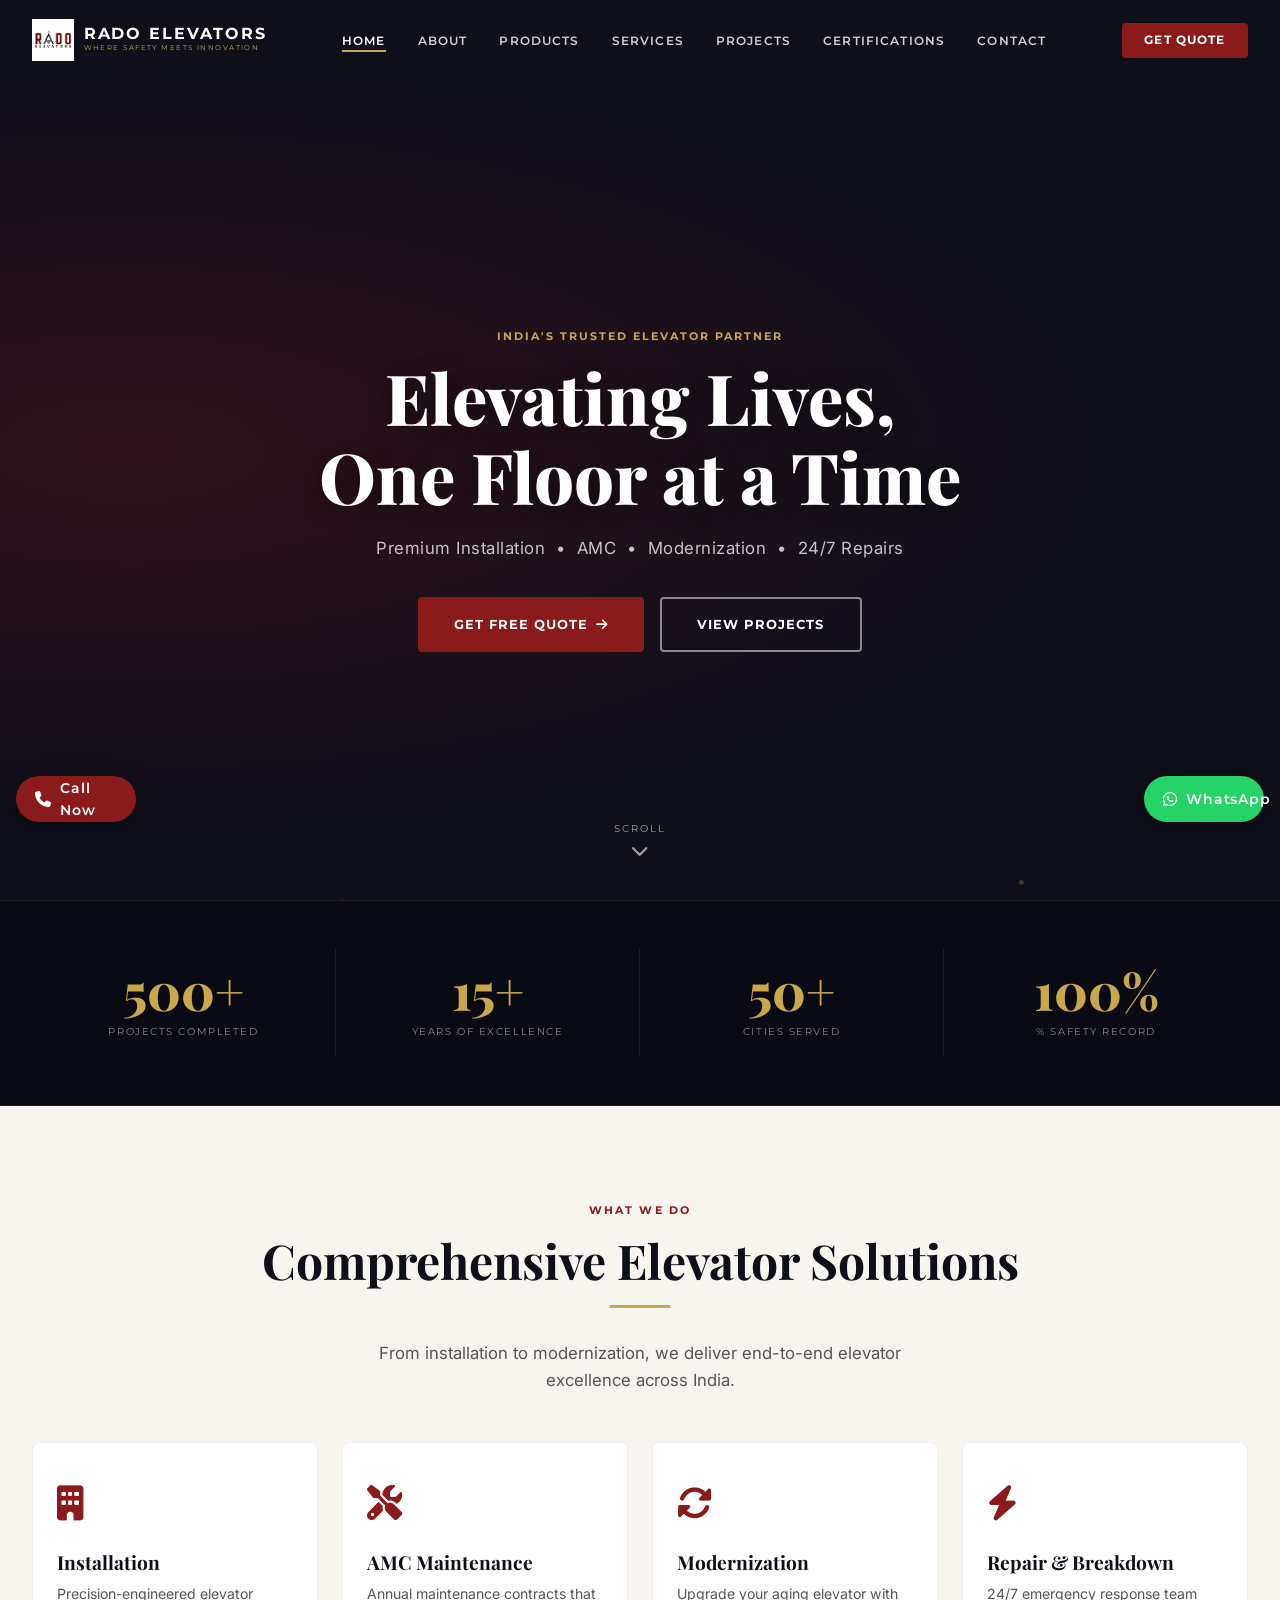
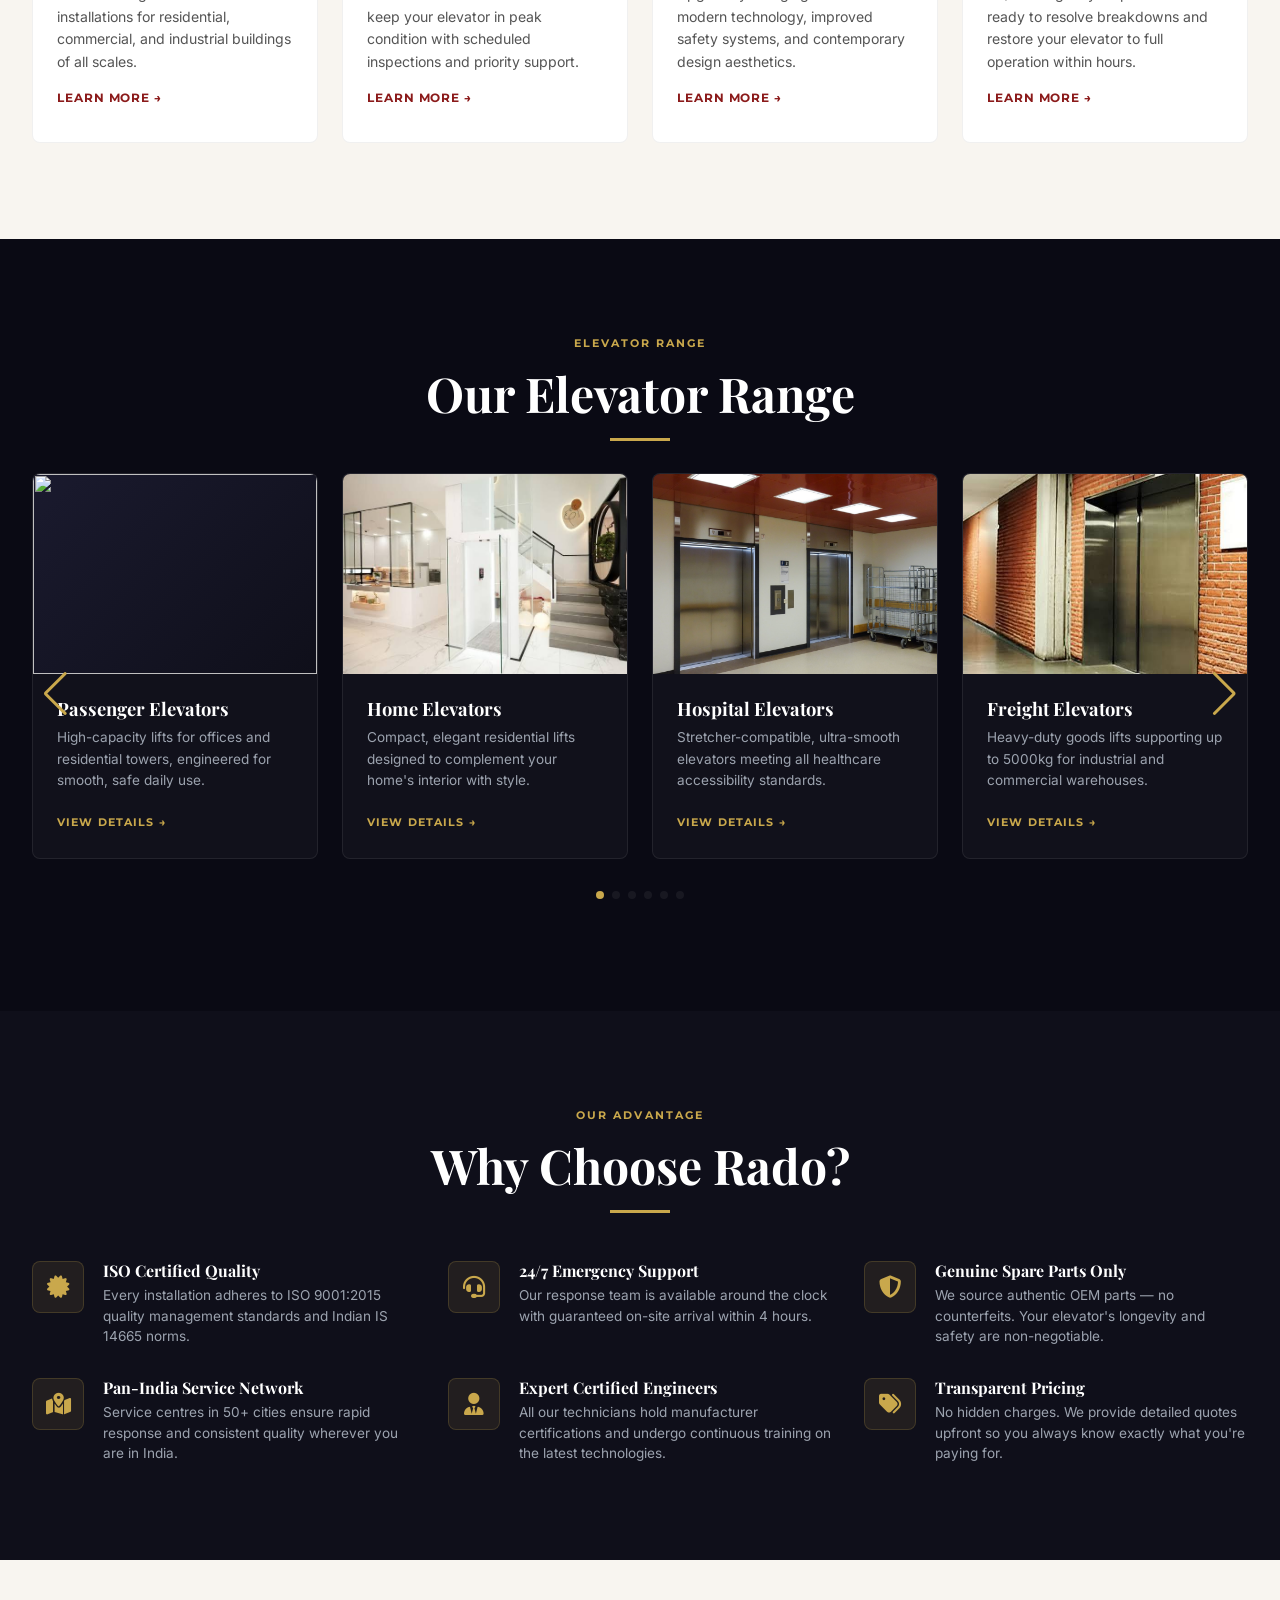
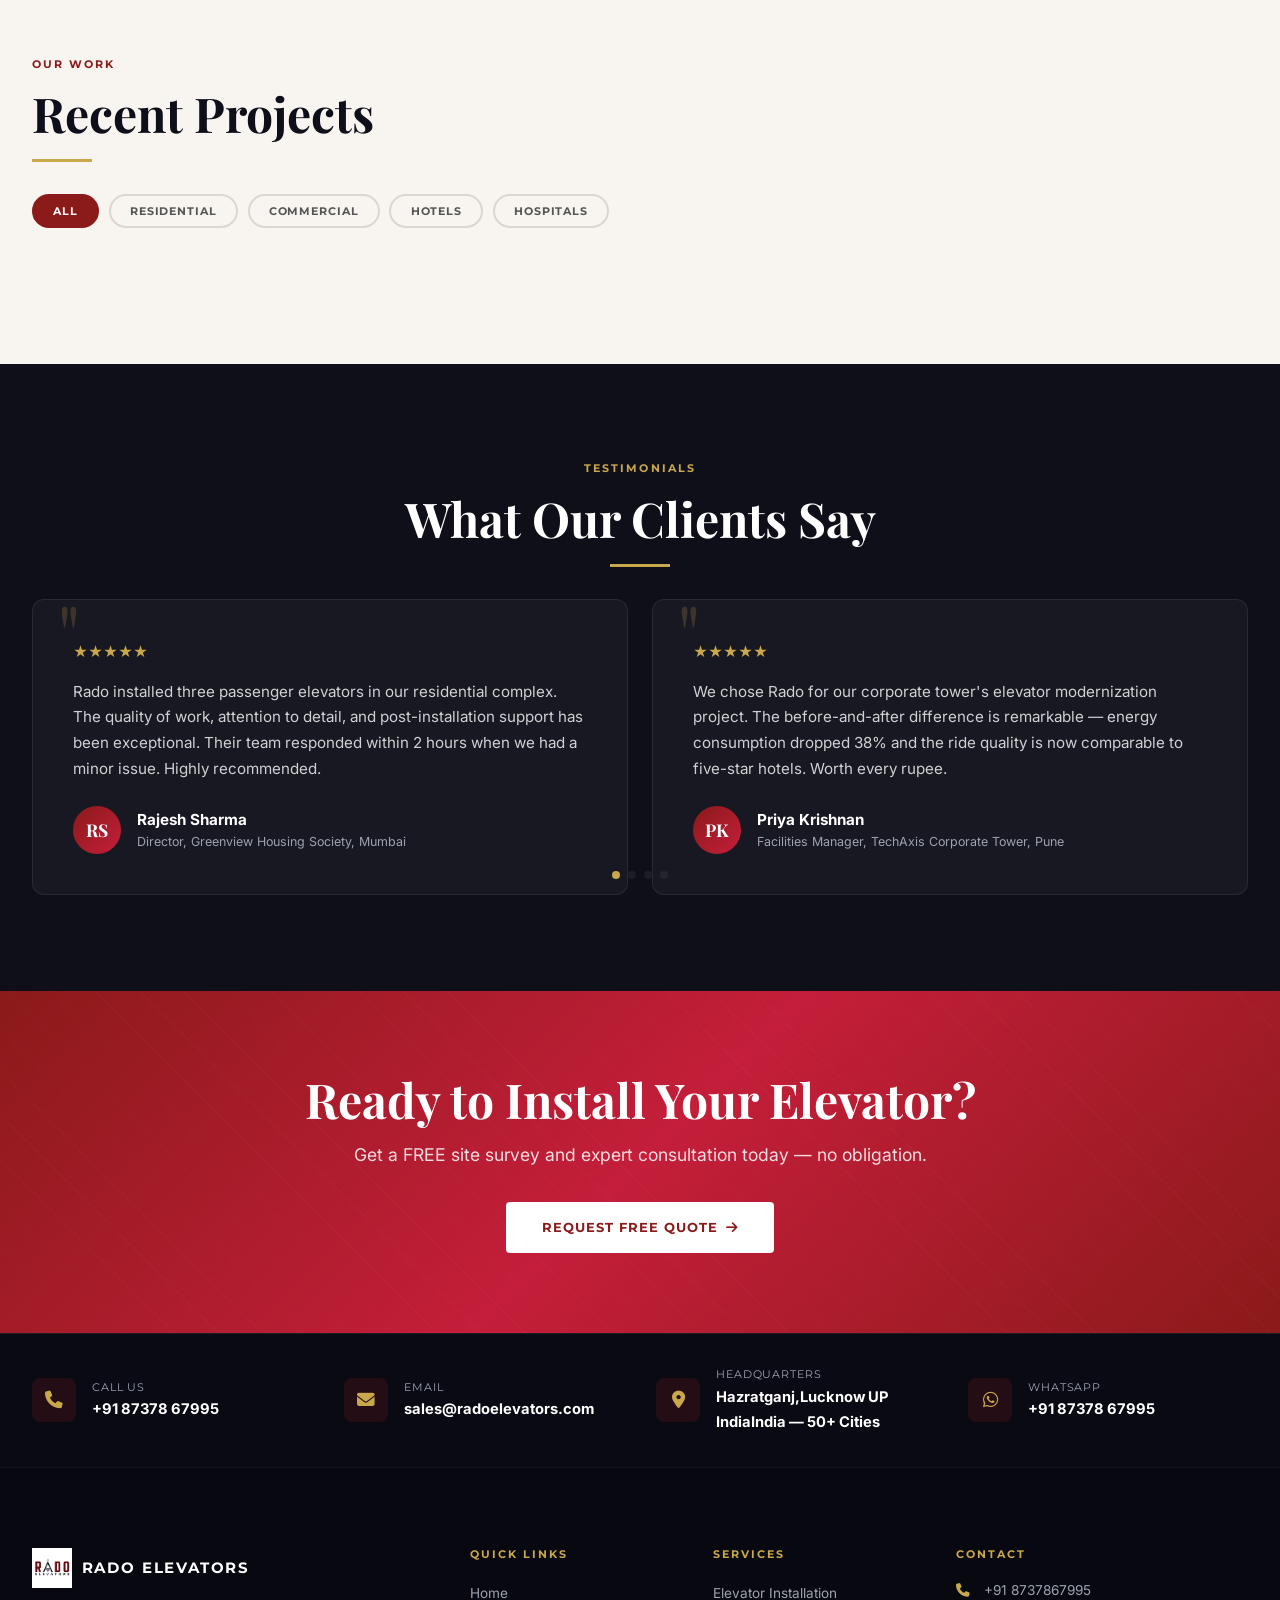
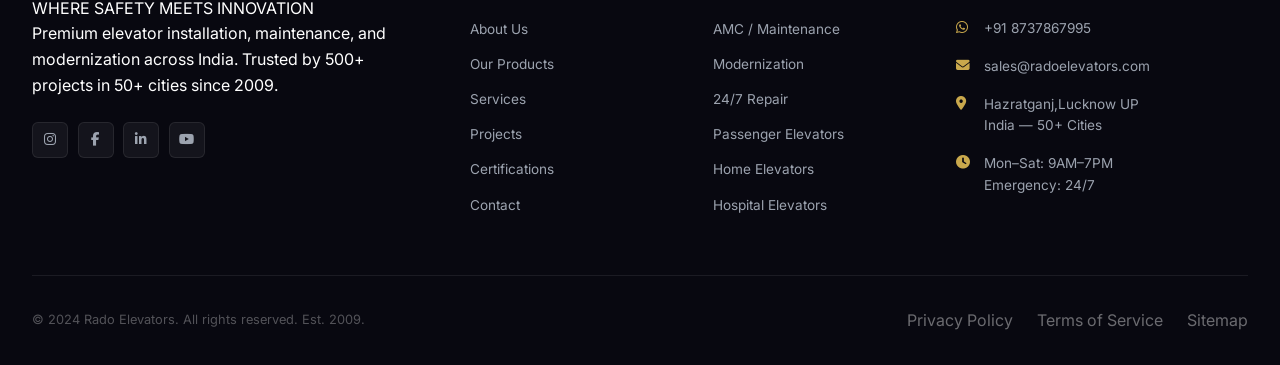
==== commit 430f8279: "serviceresponsive" ====
--- a/index.html
+++ b/index.html
@@ -16,6 +16,8 @@
 <link rel="stylesheet" href="https://unpkg.com/aos@2.3.1/dist/aos.css">
 <link rel="stylesheet" href="https://cdn.jsdelivr.net/npm/glightbox/dist/css/glightbox.min.css">
 <link rel="stylesheet" href="style.css">
+<link rel="stylesheet" href="index.css">
+<link rel="stylesheet" href="service.css">
 </head>
 <body>
 
@@ -39,7 +41,7 @@
   <div class="container">
     <div class="nav-inner">
       <div class="nav-logo" onclick="showPage('home')" aria-label="Rado Elevators Home">
-        <div class="logo-mark" aria-hidden="true"><img src="rado/logo.jpg" alt=""></div>
+        <div class="logo-mark" aria-hidden="true"><img src="rado/logo.jpg" loading="lazy" alt=""></div>
         <div class="logo-text">
           <span class="logo-name-nav">RADO ELEVATORS</span>
           <span class="logo-sub-nav">WHERE SAFETY MEETS INNOVATION</span>
@@ -196,7 +198,7 @@
       <div class="swiper swiper-elevator" data-aos="fade-up" data-aos-delay="100">
         <div class="swiper-wrapper">
           <div class="swiper-slide"><div class="elev-card">
-            <div class="elev-img"><img src="rado/passanger.jpg" alt=""></div>
+            <div class="elev-img"><img src="rado/passanger.jpg" loading="lazy" alt=""></div>
             <div class="elev-body">
               <h3>Passenger Elevators</h3>
               <p>High-capacity lifts for offices and residential towers, engineered for smooth, safe daily use.</p>
@@ -204,7 +206,7 @@
             </div>
           </div></div>
           <div class="swiper-slide"><div class="elev-card">
-            <div class="elev-img"><img src="rado/images.jpg" alt=""></div>
+            <div class="elev-img"><img src="rado/images.jpg" loading="lazy" alt=""></div>
             <div class="elev-body">
               <h3>Home Elevators</h3>
               <p>Compact, elegant residential lifts designed to complement your home's interior with style.</p>
@@ -212,7 +214,7 @@
             </div>
           </div></div>
           <div class="swiper-slide"><div class="elev-card">
-            <div class="elev-img"><img src="rado/hospital-elevators.jpg" alt=""></div>
+            <div class="elev-img"><img src="rado/hospital-elevators.jpg" loading="lazy" alt=""></div>
             <div class="elev-body">
               <h3>Hospital Elevators</h3>
               <p>Stretcher-compatible, ultra-smooth elevators meeting all healthcare accessibility standards.</p>
@@ -220,7 +222,7 @@
             </div>
           </div></div>
           <div class="swiper-slide"><div class="elev-card">
-            <div class="elev-img"><img src="rado/FreightGoodsElevators.jpg" alt=""></div>
+            <div class="elev-img"><img src="rado/FreightGoodsElevators.jpg" loading="lazy" alt=""></div>
             <div class="elev-body">
               <h3>Freight Elevators</h3>
               <p>Heavy-duty goods lifts supporting up to 5000kg for industrial and commercial warehouses.</p>
@@ -228,7 +230,7 @@
             </div>
           </div></div>
           <div class="swiper-slide"><div class="elev-card">
-            <div class="elev-img"><img src="rado/capsul.jpg" alt=""></div>
+            <div class="elev-img"><img src="rado/capsul.jpg" loading="lazy" alt=""></div>
             <div class="elev-body">
               <h3>Capsule Elevators</h3>
               <p>Panoramic glass capsule lifts that become an architectural statement in your building.</p>
@@ -236,7 +238,7 @@
             </div>
           </div></div>
           <div class="swiper-slide"><div class="elev-card">
-            <div class="elev-img"><img src="rado/MRLElevators.jpg" alt=""></div>
+            <div class="elev-img"><img src="rado/MRLElevators.jpg" loading="lazy" alt=""></div>
             <div class="elev-body">
               <h3>MRL Elevators</h3>
               <p>Machine room-less technology that saves space, reduces energy, and operates whisper-quiet.</p>
@@ -450,7 +452,7 @@
           <p>Today, with 500+ successful installations across 50+ cities, Rado stands as one of India's most trusted names in vertical transportation — and we're just getting started.</p>
         </div>
         <div class="about-image-box" data-aos="fade-left">
-          <img src="rado/safty2.jpg" alt="">
+          <img src="rado/safty2.jpg" loading="lazy" alt="">
         </div>
       </div>
     </div>
@@ -615,7 +617,7 @@
         <div class="product-layout">
           <div class="product-gallery" data-aos="fade-right">
             <div class="product-badge">BESTSELLER</div>
-            <img src="rado/passanger.jpg" alt="">
+            <img src="rado/passanger.jpg" loading="lazy" alt="">
           </div>
           <div class="product-details" data-aos="fade-left">
             <span class="eyebrow">TYPE 01</span>
@@ -650,7 +652,7 @@
       <div class="container">
         <div class="product-layout reverse">
           <div class="product-gallery" data-aos="fade-left">
-            <img src="rado/images.jpg" alt="">
+            <img src="rado/images.jpg" loading="lazy" alt="">
           </div>
           <div class="product-details" data-aos="fade-right">
             <span class="eyebrow">TYPE 02</span>
@@ -685,7 +687,7 @@
       <div class="container">
         <div class="product-layout">
           <div class="product-gallery" data-aos="fade-right">
-            <img src="rado/hospital-elevators.jpg" alt="">
+            <img src="rado/hospital-elevators.jpg" loading="lazy" alt="">
           </div>
           <div class="product-details" data-aos="fade-left">
             <span class="eyebrow">TYPE 03</span>
@@ -720,7 +722,7 @@
       <div class="container">
         <div class="product-layout reverse">
           <div class="product-gallery" data-aos="fade-left">
-            <img src="rado/FreightGoodsElevators.jpg" alt="">
+            <img src="rado/FreightGoodsElevators.jpg" loading="lazy" alt="">
           </div>
           <div class="product-details" data-aos="fade-right">
             <span class="eyebrow">TYPE 04</span>
@@ -756,7 +758,7 @@
         <div class="product-layout">
           <div class="product-gallery" data-aos="fade-right" style="background:linear-gradient(135deg,#1a1a40,#401a1a);border:1px solid rgba(201,168,76,0.2)">
             <div class="product-badge">PREMIUM</div>
-            <img src="rado/capsul.jpg" alt="">
+            <img src="rado/capsul.jpg" loading="lazy" alt="">
           </div>
           <div class="product-details" data-aos="fade-left">
             <span class="eyebrow">TYPE 05</span>
@@ -791,7 +793,7 @@
       <div class="container">
         <div class="product-layout reverse">
           <div class="product-gallery" data-aos="fade-left">
-            <img src="rado/MRLElevators.jpg" alt="">
+            <img src="rado/MRLElevators.jpg" loading="lazy" alt="">
           </div>
           <div class="product-details" data-aos="fade-right">
             <span class="eyebrow">TYPE 06</span>
@@ -890,7 +892,7 @@
             </div>
             <button class="btn btn-primary" onclick="showPage('contact')">Get Installation Quote <i class="fas fa-arrow-right" aria-hidden="true"></i></button>
           </div>
-          <div class="service-img-box" data-aos="fade-left"><img src="rado/Elevator Installation.jpg" alt=""></div>
+          <div class="service-img-box" data-aos="fade-left"><img src="rado/Elevator Installation.jpg" loading="lazy" alt=""></div>
         </div>
       </div>
     </div>
@@ -963,9 +965,9 @@
             <p style="color:rgba(255,255,255,0.75);margin-bottom:1.5rem">Elevator failure doesn't wait for business hours — and neither do we. Our emergency response team is on call every hour of every day, 365 days a year, across all our service cities.</p>
             <div class="emergency-cta">
               <p style="font-size:0.8rem;color:var(--gray-text);font-family:'Montserrat',sans-serif;letter-spacing:0.1em;text-transform:uppercase">Emergency Helpline</p>
-              <span class="emergency-number">+91 XXXXX XXXXX</span>
+              <span class="emergency-number">+91 87378 67995</span>
               <p style="color:rgba(255,255,255,0.6);font-size:0.85rem;margin-top:0.5rem">Average on-site response: under 4 hours</p>
-              <button class="pulse-btn" onclick="window.location.href='tel:+91XXXXXXXXXX'">
+              <button class="pulse-btn" onclick="window.location.href='tel:+918737867995'">
                 <i class="fas fa-phone" aria-hidden="true"></i> Call Emergency Line
               </button>
             </div>
@@ -978,7 +980,7 @@
               <div class="repair-issue"><i class="fas fa-exclamation-triangle" aria-hidden="true"></i> Overload sensor issues</div>
             </div>
           </div>
-          <div class="service-img-box" data-aos="fade-right" style="background:linear-gradient(135deg,#1a0a0a,#2a0a0a)"><img src="rado/EmergencyRepair.jpg" alt=""></div>
+          <div class="service-img-box" data-aos="fade-right" style="background:linear-gradient(135deg,#1a0a0a,#2a0a0a)"><img src="rado/EmergencyRepair.jpg" loading="lazy" alt=""></div>
         </div>
       </div>
     </div>
@@ -992,7 +994,7 @@
             <h2 class="section-heading" style="font-size:2rem">Modernization &amp; Upgrade</h2>
             <div class="divider-line"></div>
             <p style="color:rgba(255,255,255,0.75);margin-bottom:1.5rem">Is your elevator aging, noisy, or inefficient? Our modernization service brings it up to current safety standards, dramatically reduces energy consumption, and transforms the passenger experience — without replacing the entire system.</p>
-            <div style="display:grid;grid-template-columns:1fr 1fr 1fr;gap:1rem;margin-bottom:2rem;text-align:center">
+            <div class="modern-stats">
               <div style="background:rgba(201,168,76,0.06);border:1px solid rgba(201,168,76,0.2);border-radius:8px;padding:1.2rem">
                 <span style="font-family:'Playfair Display',serif;font-size:2rem;font-weight:800;color:var(--gold)">40%</span>
                 <p style="font-size:0.75rem;color:var(--gray-text);margin-top:0.3rem">Energy Savings</p>
@@ -1018,10 +1020,10 @@
           <div data-aos="fade-left">
             <div class="comparison-container" id="comparisonSlider" aria-label="Before and after comparison">
               <div class="comparison-before">
-                <img src="rado/afterwork.png" alt="">
+                <img src="rado/afterwork.png" loading="lazy" alt="">
               </div>
               <div class="comparison-after" id="comparisonAfter">
-                <img src="rado/liftunderconstruction.png" alt="">
+                <img src="rado/liftunderconstruction.png" loading="lazy" alt="">
               </div>
               <div class="comparison-label label-before">BEFORE</div>
               <div class="comparison-label label-after">AFTER</div>
@@ -1345,7 +1347,7 @@
     <div class="footer-grid">
       <div>
         <div class="footer-logo">
-          <div class="logo-mark"><img src="rado/logo.jpg" alt=""></div>
+          <div class="logo-mark"><img src="rado/logo.jpg" loading="lazy" alt=""></div>
           <div>
             <div style="font-family:'Montserrat',sans-serif;font-weight:700;font-size:0.95rem;letter-spacing:0.12em">RADO ELEVATORS</div>
           </div>
@@ -1424,353 +1426,8 @@
 <script src="https://cdn.jsdelivr.net/npm/swiper@11/swiper-bundle.min.js"></script>
 <script src="https://unpkg.com/aos@2.3.1/dist/aos.js"></script>
 <script src="https://cdn.jsdelivr.net/npm/countup.js@2.8.0/dist/countUp.umd.js"></script>
-
-<script>
-// ════════════════════════════════════
-// PRELOADER — ELEVATOR DOOR ANIMATION
-// ════════════════════════════════════
-window.addEventListener('load', function() {
-  const preloader = document.getElementById('preloader');
-  setTimeout(() => {
-    preloader.classList.add('doors-open');
-    // Show hero content
-    setTimeout(() => {
-      const heroContent = document.getElementById('heroContent');
-      if (heroContent) heroContent.classList.add('visible');
-    }, 200);
-    // Remove preloader
-    setTimeout(() => {
-      preloader.style.display = 'none';
-    }, 2200);
-  }, 800);
-});
-
-// ════════════════════════════════════
-// PAGE NAVIGATION
-// ════════════════════════════════════
-function showPage(pageId) {
-  // Hide all pages
-  document.querySelectorAll('.page').forEach(p => p.classList.remove('active'));
-  // Show target
-  const target = document.getElementById('page-' + pageId);
-  if (target) {
-    target.classList.add('active');
-    window.scrollTo({ top: 0, behavior: 'smooth' });
-  }
-  // Update nav active states
-  document.querySelectorAll('.nav-links a').forEach(a => {
-    a.classList.toggle('active', a.dataset.page === pageId);
-  });
-  // Reinit AOS
-  setTimeout(() => { AOS.refresh(); }, 100);
-  // Reinit swiper if going to home
-  if (pageId === 'home') {
-    initSwipers();
-    initCounters();
-  }
-  // Update meta title
-  const titles = {
-    home: 'Rado Elevators | Elevator Installation, AMC & Repair India',
-    about: 'About Rado Elevators | 15+ Years Elevator Excellence',
-    products: 'Passenger, Home, Hospital & Freight Elevators | Rado',
-    services: 'Elevator Installation, AMC, Repair & Modernization | Rado',
-    projects: 'Elevator Projects Gallery | Residential & Commercial | Rado',
-    certifications: 'Certifications & Quality Standards | Rado Elevators',
-    contact: 'Contact Rado Elevators | Free Quote & Site Survey'
-  };
-  document.title = titles[pageId] || 'Rado Elevators';
-}
-
-// ════════════════════════════════════
-// NAVBAR SCROLL BEHAVIOR
-// ════════════════════════════════════
-window.addEventListener('scroll', function() {
-  const navbar = document.getElementById('navbar');
-  const backToTop = document.getElementById('backToTop');
-  if (window.scrollY > 60) {
-    navbar.classList.add('scrolled');
-    backToTop.classList.add('visible');
-  } else {
-    navbar.classList.remove('scrolled');
-    backToTop.classList.remove('visible');
-  }
-});
-
-// ════════════════════════════════════
-// MOBILE DRAWER
-// ════════════════════════════════════
-function toggleDrawer() {
-  const drawer = document.getElementById('mobileDrawer');
-  const overlay = document.getElementById('drawerOverlay');
-  const btn = document.getElementById('hamburgerBtn');
-  const isOpen = drawer.classList.toggle('open');
-  overlay.classList.toggle('show', isOpen);
-  btn.setAttribute('aria-expanded', isOpen);
-}
-
-// ════════════════════════════════════
-// SWIPER INIT
-// ════════════════════════════════════
-let elevatorsSwiper, testimonialsSwiper;
-function initSwipers() {
-  if (!elevatorsSwiper) {
-    elevatorsSwiper = new Swiper('.swiper-elevator', {
-      slidesPerView: 1,
-      spaceBetween: 24,
-      loop: true,
-      autoplay: { delay: 3000, pauseOnMouseEnter: true },
-      navigation: { nextEl: '.swiper-button-next', prevEl: '.swiper-button-prev' },
-      pagination: { el: '.swiper-pagination', clickable: true },
-      breakpoints: {
-        640: { slidesPerView: 2 },
-        1024: { slidesPerView: 3 },
-        1280: { slidesPerView: 4 }
-      }
-    });
-  }
-  if (!testimonialsSwiper) {
-    testimonialsSwiper = new Swiper('.swiper-testimonials', {
-      slidesPerView: 1,
-      spaceBetween: 24,
-      loop: true,
-      autoplay: { delay: 5000, pauseOnMouseEnter: true },
-      pagination: { el: '.swiper-pagination', clickable: true },
-      breakpoints: { 768: { slidesPerView: 2 }, 1024: { slidesPerView: 2 } }
-    });
-  }
-}
-
-// ════════════════════════════════════
-// COUNTUP ANIMATIONS
-// ════════════════════════════════════
-let countersStarted = false;
-function initCounters() {
-  if (countersStarted) return;
-  const countEls = document.querySelectorAll('.stat-number[data-count]');
-  if (!countEls.length) return;
-  const observer = new IntersectionObserver((entries) => {
-    entries.forEach(entry => {
-      if (entry.isIntersecting && !countersStarted) {
-        countersStarted = true;
-        countEls.forEach(el => {
-          const target = parseInt(el.dataset.count);
-          const suffix = target === 100 ? '%' : '+';
-          if (window.CountUp) {
-            const cu = new CountUp.CountUp(el, target, { duration: 2.5, suffix: suffix });
-            cu.start();
-          } else {
-            el.textContent = target + suffix;
-          }
-        });
-      }
-    });
-  }, { threshold: 0.3 });
-  countEls.forEach(el => observer.observe(el));
-}
-
-// ════════════════════════════════════
-// PROJECT FILTERS (Home)
-// ════════════════════════════════════
-function filterProjects(btn, cat) {
-  document.querySelectorAll('.projects-filter .filter-btn').forEach(b => b.classList.remove('active'));
-  btn.classList.add('active');
-  const cards = document.querySelectorAll('#homeProjectsGrid .project-card');
-  cards.forEach(card => {
-    const match = cat === 'all' || card.dataset.category === cat;
-    card.style.display = match ? '' : 'none';
-  });
-}
-
-// Projects page filter
-function filterProjectsFull(btn, cat) {
-  document.querySelectorAll('#page-projects .filter-btn').forEach(b => b.classList.remove('active'));
-  btn.classList.add('active');
-  const cards = document.querySelectorAll('#fullProjectsGrid .project-card');
-  cards.forEach(card => {
-    const match = cat === 'all' || card.dataset.category === cat;
-    card.style.display = match ? '' : 'none';
-  });
-}
-
-// ════════════════════════════════════
-// COMPARISON SLIDER (Modernization)
-// ════════════════════════════════════
-function initComparisonSlider() {
-  const container = document.getElementById('comparisonSlider');
-  const after = document.getElementById('comparisonAfter');
-  const handle = document.getElementById('comparisonHandle');
-  if (!container) return;
-  let isDragging = false;
-  function setPos(x) {
-    const rect = container.getBoundingClientRect();
-    let pct = Math.min(Math.max(((x - rect.left) / rect.width) * 100, 5), 95);
-    after.style.clipPath = `inset(0 ${100-pct}% 0 0)`;
-    handle.style.left = pct + '%';
-    handle.setAttribute('aria-valuenow', Math.round(pct));
-  }
-  handle.addEventListener('mousedown', () => isDragging = true);
-  document.addEventListener('mousemove', e => { if (isDragging) setPos(e.clientX); });
-  document.addEventListener('mouseup', () => isDragging = false);
-  handle.addEventListener('touchstart', e => { isDragging = true; }, { passive: true });
-  document.addEventListener('touchmove', e => { if (isDragging && e.touches[0]) setPos(e.touches[0].clientX); }, { passive: true });
-  document.addEventListener('touchend', () => isDragging = false);
-  // Keyboard
-  handle.addEventListener('keydown', e => {
-    const rect = container.getBoundingClientRect();
-    const curPct = parseFloat(handle.style.left) || 50;
-    if (e.key === 'ArrowLeft') setPos(rect.left + (curPct - 5) / 100 * rect.width);
-    if (e.key === 'ArrowRight') setPos(rect.left + (curPct + 5) / 100 * rect.width);
-  });
-}
-
-// ════════════════════════════════════
-// CONTACT FORM
-// ════════════════════════════════════
-document.getElementById('contactForm')?.addEventListener('submit', function(e) {
-  e.preventDefault();
-  let valid = true;
-  ['fullName','phone','city','service'].forEach(id => {
-    const el = document.getElementById(id);
-    if (!el.value.trim()) {
-      el.classList.add('error-msg');
-      valid = false;
-    } else {
-      el.classList.remove('error-msg');
-    }
-  });
-  if (valid) {
-    document.getElementById('successMsg').style.display = 'block';
-    this.reset();
-    setTimeout(() => { document.getElementById('successMsg').style.display = 'none'; }, 6000);
-  }
-});
-
-// ════════════════════════════════════
-// PARTICLES CANVAS
-// ════════════════════════════════════
-(function() {
-  const canvas = document.getElementById('particles-canvas');
-  if (!canvas) return;
-  const ctx = canvas.getContext('2d');
-  let particles = [];
-  function resize() { canvas.width = window.innerWidth; canvas.height = window.innerHeight; }
-  resize();
-  window.addEventListener('resize', resize);
-  for (let i = 0; i < 40; i++) {
-    particles.push({
-      x: Math.random() * canvas.width,
-      y: canvas.height + Math.random() * canvas.height,
-      size: Math.random() * 2 + 0.5,
-      speed: Math.random() * 0.4 + 0.2,
-      opacity: Math.random() * 0.4 + 0.1
-    });
-  }
-  function animate() {
-    ctx.clearRect(0, 0, canvas.width, canvas.height);
-    particles.forEach(p => {
-      p.y -= p.speed;
-      if (p.y < -10) { p.y = canvas.height + 10; p.x = Math.random() * canvas.width; }
-      ctx.beginPath();
-      ctx.arc(p.x, p.y, p.size, 0, Math.PI * 2);
-      ctx.fillStyle = `rgba(201,168,76,${p.opacity})`;
-      ctx.fill();
-    });
-    requestAnimationFrame(animate);
-  }
-  animate();
-})();
-
-// ════════════════════════════════════
-// AOS INIT
-// ════════════════════════════════════
-AOS.init({ duration: 700, easing: 'ease-out-cubic', once: true, offset: 60 });
-
-// ════════════════════════════════════
-// INIT ON LOAD
-// ════════════════════════════════════
-document.addEventListener('DOMContentLoaded', function() {
-  initSwipers();
-  initCounters();
-  initComparisonSlider();
-});
-
-// Service cards keyboard support
-document.querySelectorAll('.service-card').forEach(card => {
-  card.addEventListener('keydown', e => { if (e.key === 'Enter') card.click(); });
-});
-
-// Google Analytics placeholder
-// window.dataLayer = window.dataLayer || [];
-// function gtag(){dataLayer.push(arguments);}
-// gtag('js', new Date()); gtag('config', 'G-XXXXXXXXXX');
-
-
-</script>
-<script type="module">
-import { createClient } from 'https://cdn.jsdelivr.net/npm/@supabase/supabase-js/+esm'
-
-const supabaseUrl = 'https://ylkworwzibtatswmdebs.supabase.co'
-
-const supabaseKey = 'sb_publishable_e3_lkAQBmH8ntIlL6i0f_w_IRw4ym8I'
-
-const supabase = createClient(supabaseUrl, supabaseKey)
-
-window.supabase = supabase;
-
-console.log('Supabase Connected', supabase)
-
-// async function testDB() {
-//   const { data, error } = await supabase
-//     .from('projects')
-//     .select('*')
-
-//   console.log('DATA:', data)
-//   console.log('ERROR:', error)
-// }
-
-// testDB()
-async function loadProjects() {
-  const { data, error } = await window.supabase
-    .from('projects')
-    .select('*');
-
-  if (error) {
-    console.error(error);
-    return;
-  }
-
-  const html = data.map(project => `
-    <div class="project-card" data-category="${project.category}">
-      <div class="project-img">
-        <img src="${project.image_url}"
-             alt="${project.project_name}"
-             style="width:100%;height:100%;object-fit:cover;">
-      </div>
-
-      <div class="project-overlay">
-        <div class="project-info">
-          <h4>${project.project_name}</h4>
-          <span>${project.location}</span>
-        </div>
-      </div>
-    </div>
-  `).join('');
-
-  // Projects Page
-  const fullGrid = document.getElementById('fullProjectsGrid');
-  if (fullGrid) {
-    fullGrid.innerHTML = html;
-  }
-
-  // Home Page
-  const homeGrid = document.getElementById('homeProjectsGrid');
-  if (homeGrid) {
-    homeGrid.innerHTML = html;
-  }
-}
-
-loadProjects();
-</script>
+<script src="script.js"></script>
+<script type="module" src="supabase.js"></script>
 </body>
 </html>
 
--- a/style.css
+++ b/style.css
@@ -223,12 +223,16 @@
   transition: background var(--transition), transform var(--transition);
 }
 .nav-cta:hover { background: var(--accent); transform: translateY(-2px); }
-.hamburger {
-  display: none;
-  flex-direction: column;
-  gap: 5px;
-  cursor: pointer;
-  padding: 4px;
+.hamburger{
+display:none;
+flex-direction:column;
+align-items:center;
+justify-content:center;
+gap:4px;
+cursor:pointer;
+padding:0;
+background:transparent;
+border:none;
 }
 .hamburger span {
   display: block;
@@ -285,6 +289,16 @@
 }
 .drawer-overlay.show { opacity: 1; pointer-events: all; }
 
+@media (max-width:768px){
+
+.nav-cta,
+.get-quote-btn,
+.header-btn{
+    display:none !important;
+}
+
+}
+
 /* ═══════════════════════════════
    FLOATING BUTTONS
 ═══════════════════════════════ */
@@ -328,7 +342,17 @@
   background: var(--gold);
   color: var(--dark-bg);
   white-space: nowrap;
-}
+  /* left:16px; */
+  width:auto;
+  /* height:48px; */
+  border-radius:28px;
+  font-size:15px;
+  font-weight:700;
+  right:16px;
+
+}
+
+
 
 /* ═══════════════════════════════
    BACK TO TOP
@@ -999,706 +1023,3 @@
 }
 .team-linkedin:hover { background: #0077b5; color: #fff; }
 
-/* Mission Vision */
-.mv-grid {
-  display: grid;
-  grid-template-columns: 1fr 1fr;
-  gap: 2rem;
-  margin-top: 3rem;
-}
-.mv-card { padding: 2.5rem; border-radius: 8px; background: rgba(255,255,255,0.03); }
-.mv-card.mission { border-left: 4px solid var(--crimson); }
-.mv-card.vision { border-left: 4px solid var(--gold); }
-.mv-card h3 { font-size: 1.5rem; margin-bottom: 1rem; }
-.mv-card p { font-size: 0.95rem; color: rgba(255,255,255,0.75); line-height: 1.8; }
-
-/* Certs strip */
-.cert-strip {
-  display: flex;
-  gap: 2rem;
-  justify-content: center;
-  flex-wrap: wrap;
-  margin-top: 2rem;
-}
-.cert-badge {
-  background: rgba(255,255,255,0.05);
-  border: 2px solid rgba(201,168,76,0.2);
-  border-radius: 12px;
-  padding: 1.5rem 2rem;
-  text-align: center;
-  min-width: 140px;
-  transition: all var(--transition);
-}
-.cert-badge:hover { border-color: var(--gold); transform: translateY(-4px); }
-.cert-badge i { font-size: 2rem; color: var(--gold); display: block; margin-bottom: 0.6rem; }
-.cert-badge span { font-size: 0.75rem; color: rgba(255,255,255,0.7); font-family: 'Montserrat', sans-serif; letter-spacing: 0.05em; display: block; }
-
-/* ════════════════════════════════════════
-   PRODUCTS PAGE
-════════════════════════════════════════ */
-.product-section {
-  padding: 5rem 0;
-  border-bottom: 1px solid var(--border);
-}
-.product-section:last-child { border-bottom: none; }
-.product-layout {
-  display: grid;
-  grid-template-columns: 1fr 1fr;
-  gap: 4rem;
-  align-items: center;
-}
-.product-layout.reverse { direction: rtl; }
-.product-layout.reverse > * { direction: ltr; }
-.product-gallery {
-  border-radius: 8px;
-  overflow: hidden;
-  background: linear-gradient(135deg, #1a1a2e, #2a1a0e);
-  height: 380px;
-  display: flex; align-items: center; justify-content: center;
-  font-size: 6rem;
-  color: rgba(255,255,255,0.08);
-  position: relative;
-}
-.product-gallery img { width:100%; height:100%; object-fit:cover; }
-.product-badge {
-  position: absolute;
-  top: 1rem; left: 1rem;
-  background: var(--crimson);
-  color: #fff;
-  font-family: 'Montserrat', sans-serif;
-  font-size: 0.65rem;
-  font-weight: 700;
-  letter-spacing: 0.1em;
-  text-transform: uppercase;
-  padding: 0.3rem 0.8rem;
-  border-radius: 50px;
-}
-.product-details h2 { font-size: clamp(1.6rem, 3vw, 2.2rem); margin-bottom: 1rem; }
-.product-details p { color: rgba(255,255,255,0.7); font-size: 0.95rem; line-height: 1.8; margin-bottom: 1.5rem; }
-.spec-table {
-  width: 100%;
-  border-collapse: collapse;
-  margin-bottom: 1.5rem;
-}
-.spec-table tr { border-bottom: 1px solid var(--border); }
-.spec-table td {
-  padding: 0.6rem 0;
-  font-size: 0.88rem;
-}
-.spec-table td:first-child {
-  color: var(--gray-text);
-  font-family: 'Montserrat', sans-serif;
-  font-size: 0.72rem;
-  letter-spacing: 0.05em;
-  text-transform: uppercase;
-  width: 40%;
-}
-.spec-table td:last-child { color: #fff; font-weight: 500; }
-.feature-list { margin-bottom: 1.5rem; }
-.feature-list li {
-  display: flex;
-  align-items: flex-start;
-  gap: 0.6rem;
-  font-size: 0.88rem;
-  color: rgba(255,255,255,0.75);
-  margin-bottom: 0.4rem;
-}
-.feature-list li i { color: var(--gold); margin-top: 0.15rem; font-size: 0.8rem; }
-.product-btns { display: flex; gap: 0.8rem; flex-wrap: wrap; }
-
-/* ════════════════════════════════════════
-   SERVICES PAGE
-════════════════════════════════════════ */
-.service-section {
-  padding: 6rem 0;
-  border-bottom: 1px solid var(--border);
-}
-.service-layout {
-  display: grid;
-  grid-template-columns: 1fr 1fr;
-  gap: 4rem;
-  align-items: start;
-}
-.service-layout.reverse { direction: rtl; }
-.service-layout.reverse > * { direction: ltr; }
-
-/* Installation Steps */
-.install-steps {
-  display: flex;
-  gap: 0;
-  margin: 2rem 0;
-  overflow-x: auto;
-}
-.install-step {
-  flex: 1;
-  min-width: 100px;
-  text-align: center;
-  position: relative;
-  padding: 0 0.5rem;
-}
-.install-step::after {
-  content: '';
-  position: absolute;
-  top: 20px; right: -50%;
-  width: 100%; height: 2px;
-  background: linear-gradient(90deg, var(--gold), rgba(201,168,76,0.3));
-}
-.install-step:last-child::after { display: none; }
-.step-num {
-  width: 40px; height: 40px;
-  border-radius: 50%;
-  background: var(--crimson);
-  border: 2px solid var(--gold);
-  display: flex; align-items: center; justify-content: center;
-  font-family: 'Montserrat', sans-serif;
-  font-weight: 700;
-  font-size: 0.85rem;
-  color: #fff;
-  margin: 0 auto 0.6rem;
-  position: relative;
-  z-index: 1;
-}
-.step-label { font-size: 0.72rem; color: rgba(255,255,255,0.7); font-family: 'Montserrat', sans-serif; line-height: 1.3; }
-
-/* AMC Pricing */
-.amc-grid {
-  display: grid;
-  grid-template-columns: repeat(3, 1fr);
-  gap: 1.5rem;
-  margin-top: 3rem;
-}
-.amc-card {
-  background: rgba(255,255,255,0.03);
-  border: 2px solid var(--border);
-  border-radius: 12px;
-  padding: 2.5rem 2rem;
-  text-align: center;
-  transition: all 0.35s ease;
-  position: relative;
-}
-.amc-card.featured {
-  border-color: var(--gold);
-  background: rgba(201,168,76,0.06);
-  transform: scale(1.04);
-}
-.amc-card:hover { transform: translateY(-6px); box-shadow: var(--shadow-hover); }
-.amc-card.featured:hover { transform: scale(1.04) translateY(-6px); }
-.amc-badge {
-  position: absolute;
-  top: -14px; left: 50%; transform: translateX(-50%);
-  background: var(--gold);
-  color: var(--dark-bg);
-  font-family: 'Montserrat', sans-serif;
-  font-size: 0.65rem;
-  font-weight: 700;
-  letter-spacing: 0.12em;
-  text-transform: uppercase;
-  padding: 0.3rem 1rem;
-  border-radius: 50px;
-  white-space: nowrap;
-}
-.amc-tier {
-  font-family: 'Montserrat', sans-serif;
-  font-size: 0.7rem;
-  font-weight: 700;
-  letter-spacing: 0.2em;
-  text-transform: uppercase;
-  color: var(--gold);
-  margin-bottom: 1rem;
-}
-.amc-price {
-  font-family: 'Playfair Display', serif;
-  font-size: 2.5rem;
-  font-weight: 800;
-  color: #fff;
-  line-height: 1;
-  margin-bottom: 0.3rem;
-}
-.amc-price sup { font-size: 1.2rem; vertical-align: top; margin-top: 0.5rem; }
-.amc-period { font-size: 0.8rem; color: var(--gray-text); margin-bottom: 1.5rem; }
-.amc-features { text-align: left; margin-bottom: 2rem; }
-.amc-features li {
-  display: flex;
-  align-items: center;
-  gap: 0.5rem;
-  font-size: 0.85rem;
-  color: rgba(255,255,255,0.75);
-  padding: 0.4rem 0;
-  border-bottom: 1px solid rgba(255,255,255,0.05);
-}
-.amc-features li i { color: var(--gold); width: 16px; text-align: center; }
-
-/* Emergency Repair */
-.emergency-cta {
-  background: rgba(139,26,26,0.1);
-  border: 2px solid rgba(139,26,26,0.4);
-  border-radius: 12px;
-  padding: 2.5rem;
-  text-align: center;
-  position: relative;
-}
-.emergency-number {
-  font-family: 'Playfair Display', serif;
-  font-size: 2.5rem;
-  font-weight: 800;
-  color: var(--gold);
-  display: block;
-}
-.pulse-btn {
-  position: relative;
-  display: inline-flex;
-  align-items: center;
-  gap: 0.6rem;
-  padding: 1rem 2rem;
-  background: var(--crimson);
-  color: #fff;
-  border: none;
-  border-radius: 50px;
-  font-family: 'Montserrat', sans-serif;
-  font-size: 0.85rem;
-  font-weight: 700;
-  letter-spacing: 0.08em;
-  text-transform: uppercase;
-  cursor: pointer;
-  margin-top: 1.5rem;
-}
-.pulse-btn::before {
-  content: '';
-  position: absolute;
-  inset: -6px;
-  border-radius: 50px;
-  border: 2px solid var(--crimson);
-  animation: pulseRing 1.5s ease-out infinite;
-}
-@keyframes pulseRing {
-  0% { transform: scale(1); opacity: 0.8; }
-  100% { transform: scale(1.3); opacity: 0; }
-}
-.repair-issues {
-  display: grid;
-  grid-template-columns: 1fr 1fr;
-  gap: 0.8rem;
-  margin-top: 1.5rem;
-}
-.repair-issue {
-  display: flex;
-  align-items: center;
-  gap: 0.6rem;
-  font-size: 0.85rem;
-  color: rgba(255,255,255,0.75);
-}
-.repair-issue i { color: var(--accent); font-size: 0.8rem; }
-
-/* Before/After Slider */
-.comparison-container {
-  position: relative;
-  border-radius: 12px;
-  overflow: hidden;
-  user-select: none;
-  height: 380px;
-}
-.comparison-before, .comparison-after {
-  position: absolute;
-  inset: 0;
-  display: flex; align-items: center; justify-content: center;
-  font-size: 5rem;
-}
-.comparison-before { background: linear-gradient(135deg, #1a0a0a, #2a1a1a); color: rgba(255,255,255,0.1); z-index: 1; }
-.comparison-after { background: linear-gradient(135deg, #0a1a2a, #1a2a0a); color: rgba(255,255,255,0.1); clip-path: inset(0 50% 0 0); z-index: 2; transition: clip-path 0.05s ease; }
-.comparison-label {
-  position: absolute;
-  bottom: 1rem;
-  font-family: 'Montserrat', sans-serif;
-  font-size: 0.65rem;
-  font-weight: 700;
-  letter-spacing: 0.1em;
-  text-transform: uppercase;
-  padding: 0.3rem 0.8rem;
-  border-radius: 50px;
-  z-index: 3;
-}
-.label-before { left: 1rem; background: rgba(0,0,0,0.7); }
-.label-after { right: 1rem; background: var(--gold); color: var(--dark-bg); }
-.comparison-handle {
-  position: absolute;
-  top: 0; bottom: 0;
-  left: 50%;
-  width: 4px;
-  background: #fff;
-  transform: translateX(-50%);
-  z-index: 4;
-  cursor: ew-resize;
-}
-.comparison-handle::after {
-  content: '⟷';
-  position: absolute;
-  top: 50%; left: 50%;
-  transform: translate(-50%, -50%);
-  width: 40px; height: 40px;
-  background: #fff;
-  border-radius: 50%;
-  display: flex; align-items: center; justify-content: center;
-  color: var(--dark-bg);
-  font-size: 1rem;
-  box-shadow: 0 2px 12px rgba(0,0,0,0.4);
-}
-.label-text-ba { font-size: 1.2rem; color: rgba(255,255,255,0.12); }
-
-/* Service image boxes */
-.service-img-box {
-  border-radius: 12px;
-  overflow: hidden;
-  height: 380px;
-  background: linear-gradient(135deg, #1a1a2e, #2a1a0e);
-  display: flex; align-items: center; justify-content: center;
-  font-size: 5rem; color: rgba(255,255,255,0.07);
-}
-.service-img-box img { width:100%; height:100%; object-fit:cover; }
-
-/* ════════════════════════════════════════
-   CERTIFICATIONS PAGE
-════════════════════════════════════════ */
-.cert-grid {
-  display: grid;
-  grid-template-columns: repeat(3, 1fr);
-  gap: 2rem;
-  margin-top: 3rem;
-}
-.cert-card {
-  background: rgba(255,255,255,0.03);
-  border: 1px solid var(--border);
-  border-radius: 12px;
-  padding: 3rem 2rem;
-  text-align: center;
-  transition: all 0.35s ease;
-  cursor: pointer;
-}
-.cert-card:hover {
-  border-color: rgba(201,168,76,0.4);
-  transform: translateY(-6px);
-  box-shadow: 0 20px 50px rgba(0,0,0,0.4);
-}
-.cert-icon { font-size: 3.5rem; color: var(--gold); margin-bottom: 1.2rem; display: block; }
-.cert-card h3 { font-size: 1.1rem; margin-bottom: 0.4rem; }
-.cert-card p { font-size: 0.85rem; color: var(--gray-text); }
-.compliance-list { margin-top: 3rem; }
-.compliance-item {
-  display: flex;
-  align-items: flex-start;
-  gap: 1.2rem;
-  padding: 1.2rem 0;
-  border-bottom: 1px solid var(--border);
-}
-.comp-icon {
-  width: 44px; height: 44px; min-width: 44px;
-  background: rgba(201,168,76,0.1);
-  border-radius: 8px;
-  display: flex; align-items: center; justify-content: center;
-  color: var(--gold);
-  font-size: 1.1rem;
-}
-.comp-text h4 { font-size: 0.95rem; margin-bottom: 0.2rem; }
-.comp-text p { font-size: 0.85rem; color: var(--gray-text); }
-.quality-promise {
-  background: linear-gradient(135deg, #0a0a14, #1a0a0a);
-  border: 1px solid rgba(201,168,76,0.15);
-  border-radius: 16px;
-  padding: 4rem;
-  text-align: center;
-  margin-top: 4rem;
-}
-.promise-number {
-  font-family: 'Playfair Display', serif;
-  font-size: 5rem;
-  font-weight: 800;
-  color: var(--gold);
-  line-height: 1;
-}
-
-/* ════════════════════════════════════════
-   CONTACT PAGE
-════════════════════════════════════════ */
-.contact-layout {
-  display: grid;
-  grid-template-columns: 1fr 1fr;
-  min-height: 80vh;
-}
-.contact-left {
-  background: linear-gradient(135deg, #0f0f1a, #1a0a0a);
-  padding: 5rem 3rem;
-  display: flex;
-  flex-direction: column;
-  justify-content: center;
-}
-.contact-right {
-  background: var(--light-bg);
-  padding: 5rem 3rem;
-}
-.contact-info-item {
-  display: flex;
-  align-items: flex-start;
-  gap: 1rem;
-  margin-bottom: 2rem;
-}
-.ci-icon {
-  width: 46px; height: 46px; min-width: 46px;
-  border-radius: 8px;
-  background: rgba(139,26,26,0.15);
-  border: 1px solid rgba(139,26,26,0.3);
-  display: flex; align-items: center; justify-content: center;
-  color: var(--gold); font-size: 1.1rem;
-}
-.ci-text span { font-size: 0.7rem; font-family: 'Montserrat', sans-serif; letter-spacing: 0.1em; text-transform: uppercase; color: var(--gray-text); display: block; margin-bottom: 0.2rem; }
-.ci-text strong { font-size: 0.95rem; color: #fff; display: block; }
-.ci-text a { color: #fff; }
-.social-links { display: flex; gap: 0.8rem; margin-top: 2rem; }
-.social-link {
-  width: 42px; height: 42px;
-  border-radius: 8px;
-  display: flex; align-items: center; justify-content: center;
-  font-size: 1rem;
-  background: rgba(255,255,255,0.06);
-  border: 1px solid var(--border);
-  color: rgba(255,255,255,0.7);
-  transition: all var(--transition);
-}
-.social-link:hover { background: var(--crimson); border-color: var(--crimson); color: #fff; transform: translateY(-3px); }
-
-/* Contact Form */
-.contact-form { }
-.contact-form h2 { font-size: 1.8rem; color: var(--dark-bg); margin-bottom: 0.4rem; }
-.contact-form .sub { color: #666; font-size: 0.9rem; margin-bottom: 2rem; }
-.form-row { display: grid; grid-template-columns: 1fr 1fr; gap: 1rem; }
-.form-group { margin-bottom: 1.1rem; }
-.form-group label {
-  display: block;
-  font-family: 'Montserrat', sans-serif;
-  font-size: 0.65rem;
-  font-weight: 700;
-  letter-spacing: 0.1em;
-  text-transform: uppercase;
-  color: #555;
-  margin-bottom: 0.4rem;
-}
-.form-group input, .form-group select, .form-group textarea {
-  width: 100%;
-  padding: 0.75rem 1rem;
-  border: 2px solid rgba(0,0,0,0.1);
-  border-radius: 6px;
-  font-size: 0.9rem;
-  color: var(--dark-bg);
-  background: #fff;
-  transition: border-color var(--transition);
-}
-.form-group input:focus, .form-group select:focus, .form-group textarea:focus {
-  outline: none;
-  border-color: var(--crimson);
-}
-.form-group textarea { min-height: 100px; resize: vertical; }
-.form-submit {
-  width: 100%;
-  padding: 1rem;
-  background: var(--crimson);
-  color: #fff;
-  border: none;
-  border-radius: 6px;
-  font-family: 'Montserrat', sans-serif;
-  font-size: 0.82rem;
-  font-weight: 700;
-  letter-spacing: 0.1em;
-  text-transform: uppercase;
-  cursor: pointer;
-  transition: background var(--transition);
-  margin-top: 0.5rem;
-}
-.form-submit:hover { background: var(--accent); }
-.form-note { font-size: 0.78rem; color: #888; text-align: center; margin-top: 0.8rem; }
-.success-msg {
-  display: none;
-  background: #d4edda;
-  color: #155724;
-  border: 1px solid #c3e6cb;
-  border-radius: 6px;
-  padding: 1rem;
-  margin-top: 1rem;
-  font-size: 0.9rem;
-}
-.error-msg { border-color: #f5c6cb !important; }
-
-/* Maps placeholder */
-.map-placeholder {
-  height: 300px;
-  background: linear-gradient(135deg, #1a1a2e, #2a1a0e);
-  display: flex; align-items: center; justify-content: center;
-  border-radius: 8px;
-  margin-top: 2rem;
-  color: rgba(255,255,255,0.3);
-  font-size: 0.9rem;
-  font-family: 'Montserrat', sans-serif;
-  flex-direction: column;
-  gap: 0.5rem;
-}
-.map-placeholder i { font-size: 2.5rem; color: rgba(201,168,76,0.3); }
-
-/* ════════════════════════════════════════
-   FOOTER
-════════════════════════════════════════ */
-.footer {
-  background: #080810;
-  border-top: 1px solid rgba(255,255,255,0.05);
-  padding: 5rem 0 2rem;
-}
-.footer-grid {
-  display: grid;
-  grid-template-columns: 2fr 1fr 1fr 1.5fr;
-  gap: 3rem;
-  padding-bottom: 3rem;
-  border-bottom: 1px solid var(--border);
-}
-.footer-brand .tagline {
-  font-size: 0.72rem;
-  font-family: 'Montserrat', sans-serif;
-  letter-spacing: 0.15em;
-  text-transform: uppercase;
-  color: var(--gold);
-  margin: 0.8rem 0;
-}
-.footer-brand p {
-  font-size: 0.85rem;
-  color: var(--gray-text);
-  line-height: 1.7;
-  margin-bottom: 1.5rem;
-}
-.footer-logo { display: flex; align-items: center; gap: 0.6rem; margin-bottom: 0.5rem; }
-.footer-logo .logo-mark {
-  width: 40px; height: 40px;
-  background: var(--crimson);
-  border-radius: 4px;
-  display: flex; align-items: center; justify-content: center;
-  font-family: 'Playfair Display', serif;
-  font-weight: 800;
-  font-size: 1.4rem;
-  color: var(--gold);
-}
-.footer-col h4 {
-  font-family: 'Montserrat', sans-serif;
-  font-size: 0.7rem;
-  font-weight: 700;
-  letter-spacing: 0.18em;
-  text-transform: uppercase;
-  color: var(--gold);
-  margin-bottom: 1.2rem;
-}
-.footer-col ul li {
-  margin-bottom: 0.6rem;
-}
-.footer-col ul li a {
-  font-size: 0.85rem;
-  color: var(--gray-text);
-  transition: color var(--transition);
-  cursor: pointer;
-}
-.footer-col ul li a:hover { color: #fff; }
-.footer-contact-item {
-  display: flex;
-  gap: 0.8rem;
-  align-items: flex-start;
-  margin-bottom: 1rem;
-}
-.footer-contact-item i { color: var(--gold); margin-top: 0.2rem; font-size: 0.85rem; width: 16px; }
-.footer-contact-item span { font-size: 0.85rem; color: var(--gray-text); }
-.footer-social { display: flex; gap: 0.6rem; margin-top: 1.5rem; }
-.footer-social a {
-  width: 36px; height: 36px;
-  background: rgba(255,255,255,0.05);
-  border: 1px solid var(--border);
-  border-radius: 6px;
-  display: flex; align-items: center; justify-content: center;
-  font-size: 0.85rem;
-  color: var(--gray-text);
-  transition: all var(--transition);
-}
-.footer-social a:hover { background: var(--crimson); border-color: var(--crimson); color: #fff; transform: translateY(-2px); }
-.footer-bottom {
-  display: flex;
-  align-items: center;
-  justify-content: space-between;
-  padding-top: 2rem;
-  flex-wrap: wrap;
-  gap: 1rem;
-}
-.footer-bottom p { font-size: 0.8rem; color: rgba(255,255,255,0.3); }
-.footer-bottom a { color: rgba(255,255,255,0.4); transition: color var(--transition); }
-.footer-bottom a:hover { color: var(--gold); }
-
-/* ════════════════════════════════════════
-   RESPONSIVE
-════════════════════════════════════════ */
-@media (max-width: 1023px) {
-  .services-grid { grid-template-columns: repeat(2, 1fr); }
-  .why-grid { grid-template-columns: 1fr 1fr; }
-  .stats-grid { grid-template-columns: repeat(2, 1fr); }
-  .stat-item:nth-child(2) { border-right: none; }
-  .footer-grid { grid-template-columns: 1fr 1fr; gap: 2rem; }
-  .contact-layout { grid-template-columns: 1fr; }
-  .contact-left { padding: 4rem 2rem 3rem; }
-  .contact-right { padding: 3rem 2rem; }
-  .product-layout, .product-layout.reverse { grid-template-columns: 1fr; direction: ltr; gap: 2.5rem; }
-  .service-layout, .service-layout.reverse { grid-template-columns: 1fr; direction: ltr; gap: 2.5rem; }
-  .about-story { grid-template-columns: 1fr; gap: 3rem; }
-  .mv-grid { grid-template-columns: 1fr; }
-  .team-grid { grid-template-columns: 1fr 1fr; }
-  .cert-grid { grid-template-columns: 1fr 1fr; }
-  .amc-grid { grid-template-columns: 1fr; }
-  .amc-card.featured { transform: none; }
-  .timeline::before { left: 24px; }
-  .tl-item, .tl-item.right { flex-direction: column; }
-  .tl-content { width: 85%; margin-left: 4rem !important; }
-  .tl-dot { left: 24px; }
-  .form-row { grid-template-columns: 1fr; }
-}
-
-@media (max-width: 767px) {
-  .nav-links { display: none; }
-  .hamburger { display: flex; }
-  .services-grid { grid-template-columns: 1fr 1fr; }
-  .why-grid { grid-template-columns: 1fr; }
-  .stats-grid { grid-template-columns: 1fr 1fr; }
-  .contact-strip-grid { grid-template-columns: 1fr 1fr; gap: 1.5rem; }
-  .projects-grid { columns: 2; }
-  .footer-grid { grid-template-columns: 1fr; }
-  .float-quote-mobile { display: inline-flex; }
-  .float-call, .float-wa { bottom: 6.5rem; }
-  .team-grid { grid-template-columns: 1fr; }
-  .cert-grid { grid-template-columns: 1fr; }
-  .footer-bottom { text-align: center; justify-content: center; }
-  .repair-issues { grid-template-columns: 1fr; }
-  .hero h1 { font-size: 2.2rem; }
-  .contact-left { padding: 3rem 1.5rem; }
-  .contact-right { padding: 2.5rem 1.5rem; }
-}
-
-@media (max-width: 479px) {
-  .services-grid { grid-template-columns: 1fr; }
-  .stats-grid { grid-template-columns: 1fr; }
-  .stat-item { border-right: none; border-bottom: 1px solid rgba(255,255,255,0.08); }
-  .projects-grid { columns: 1; }
-  .contact-strip-grid { grid-template-columns: 1fr; }
-}
-
-/* Reduced motion */
-@media (prefers-reduced-motion: reduce) {
-  *, *::before, *::after {
-    animation: none !important;
-    transition-duration: 0.01ms !important;
-  }
-  .door-left, .door-right { transform: translateX(-100%) !important; }
-  .door-right { transform: translateX(100%) !important; }
-  .hero-content { opacity: 1 !important; transform: none !important; }
-  .hero-bg { animation: none !important; }
-}
-
-/* AOS override on reduced-motion */
-@media (prefers-reduced-motion: reduce) {
-  [data-aos] { opacity: 1 !important; transform: none !important; }
-}
--- a/index.css
+++ b/index.css
@@ -0,0 +1,726 @@
+/* Mission Vision */
+.mv-grid {
+  display: grid;
+  grid-template-columns: 1fr 1fr;
+  gap: 2rem;
+  margin-top: 3rem;
+}
+.mv-card { padding: 2.5rem; border-radius: 8px; background: rgba(255,255,255,0.03); }
+.mv-card.mission { border-left: 4px solid var(--crimson); }
+.mv-card.vision { border-left: 4px solid var(--gold); }
+.mv-card h3 { font-size: 1.5rem; margin-bottom: 1rem; }
+.mv-card p { font-size: 0.95rem; color: rgba(255,255,255,0.75); line-height: 1.8; }
+
+/* Certs strip */
+.cert-strip {
+  display: flex;
+  gap: 2rem;
+  justify-content: center;
+  flex-wrap: wrap;
+  margin-top: 2rem;
+}
+.cert-badge {
+  background: rgba(255,255,255,0.05);
+  border: 2px solid rgba(201,168,76,0.2);
+  border-radius: 12px;
+  padding: 1.5rem 2rem;
+  text-align: center;
+  min-width: 140px;
+  transition: all var(--transition);
+}
+.cert-badge:hover { border-color: var(--gold); transform: translateY(-4px); }
+.cert-badge i { font-size: 2rem; color: var(--gold); display: block; margin-bottom: 0.6rem; }
+.cert-badge span { font-size: 0.75rem; color: rgba(255,255,255,0.7); font-family: 'Montserrat', sans-serif; letter-spacing: 0.05em; display: block; }
+
+/* ════════════════════════════════════════
+   PRODUCTS PAGE
+════════════════════════════════════════ */
+.product-section {
+  padding: 5rem 0;
+  border-bottom: 1px solid var(--border);
+}
+.product-section:last-child { border-bottom: none; }
+.product-layout {
+  display: grid;
+  grid-template-columns: 1fr 1fr;
+  gap: 4rem;
+  align-items: center;
+}
+.product-layout.reverse { direction: rtl; }
+.product-layout.reverse > * { direction: ltr; }
+.product-gallery {
+  border-radius: 8px;
+  overflow: hidden;
+  background: linear-gradient(135deg, #1a1a2e, #2a1a0e);
+  height: 380px;
+  display: flex; align-items: center; justify-content: center;
+  font-size: 6rem;
+  color: rgba(255,255,255,0.08);
+  position: relative;
+}
+.product-gallery img { width:100%; height:100%; object-fit:cover; }
+.product-badge {
+  position: absolute;
+  top: 1rem; left: 1rem;
+  background: var(--crimson);
+  color: #fff;
+  font-family: 'Montserrat', sans-serif;
+  font-size: 0.65rem;
+  font-weight: 700;
+  letter-spacing: 0.1em;
+  text-transform: uppercase;
+  padding: 0.3rem 0.8rem;
+  border-radius: 50px;
+}
+.product-details h2 { font-size: clamp(1.6rem, 3vw, 2.2rem); margin-bottom: 1rem; }
+.product-details p { color: rgba(255,255,255,0.7); font-size: 0.95rem; line-height: 1.8; margin-bottom: 1.5rem; }
+.spec-table {
+  width: 100%;
+  border-collapse: collapse;
+  margin-bottom: 1.5rem;
+}
+.spec-table tr { border-bottom: 1px solid var(--border); }
+.spec-table td {
+  padding: 0.6rem 0;
+  font-size: 0.88rem;
+}
+.spec-table td:first-child {
+  color: var(--gray-text);
+  font-family: 'Montserrat', sans-serif;
+  font-size: 0.72rem;
+  letter-spacing: 0.05em;
+  text-transform: uppercase;
+  width: 40%;
+}
+.spec-table td:last-child { color: #fff; font-weight: 500; }
+.feature-list { margin-bottom: 1.5rem; }
+.feature-list li {
+  display: flex;
+  align-items: flex-start;
+  gap: 0.6rem;
+  font-size: 0.88rem;
+  color: rgba(255,255,255,0.75);
+  margin-bottom: 0.4rem;
+}
+.feature-list li i { color: var(--gold); margin-top: 0.15rem; font-size: 0.8rem; }
+.product-btns { display: flex; gap: 0.8rem; flex-wrap: wrap; }
+
+/* ════════════════════════════════════════
+   SERVICES PAGE
+════════════════════════════════════════ */
+.service-section {
+  padding: 6rem 0;
+  border-bottom: 1px solid var(--border);
+}
+.service-layout {
+  display: grid;
+  grid-template-columns: 1fr 1fr;
+  gap: 4rem;
+  align-items: start;
+}
+.service-layout.reverse { direction: rtl; }
+.service-layout.reverse > * { direction: ltr; }
+
+/* Installation Steps */
+.install-steps{
+    display:grid;
+    grid-template-columns:repeat(6,1fr);
+    gap:15px;
+    margin:2rem 0;
+}
+.install-step {
+  flex: 1;
+  min-width: 100px;
+  text-align: center;
+  position: relative;
+  padding: 0 0.5rem;
+}
+.install-step::after {
+  content: '';
+  position: absolute;
+  top: 20px; right: -50%;
+  width: 100%; height: 2px;
+  background: linear-gradient(90deg, var(--gold), rgba(201,168,76,0.3));
+}
+.install-step:last-child::after { display: none; }
+.step-num {
+  width: 40px; height: 40px;
+  border-radius: 50%;
+  background: var(--crimson);
+  border: 2px solid var(--gold);
+  display: flex; align-items: center; justify-content: center;
+  font-family: 'Montserrat', sans-serif;
+  font-weight: 700;
+  font-size: 0.85rem;
+  color: #fff;
+  margin: 0 auto 0.6rem;
+  position: relative;
+  z-index: 1;
+}
+.step-label { font-size: 0.72rem; color: rgba(255,255,255,0.7); font-family: 'Montserrat', sans-serif; line-height: 1.3; }
+
+/* AMC Pricing */
+.amc-grid {
+  display: grid;
+  grid-template-columns: repeat(3, 1fr);
+  gap: 1.5rem;
+  margin-top: 3rem;
+}
+.amc-card {
+  background: rgba(255,255,255,0.03);
+  border: 2px solid var(--border);
+  border-radius: 12px;
+  padding: 2.5rem 2rem;
+  text-align: center;
+  transition: all 0.35s ease;
+  position: relative;
+}
+.amc-card.featured {
+  border-color: var(--gold);
+  background: rgba(201,168,76,0.06);
+  transform: scale(1.04);
+}
+.amc-card:hover { transform: translateY(-6px); box-shadow: var(--shadow-hover); }
+.amc-card.featured:hover { transform: scale(1.04) translateY(-6px); }
+.amc-badge {
+  position: absolute;
+  top: -14px; left: 50%; transform: translateX(-50%);
+  background: var(--gold);
+  color: var(--dark-bg);
+  font-family: 'Montserrat', sans-serif;
+  font-size: 0.65rem;
+  font-weight: 700;
+  letter-spacing: 0.12em;
+  text-transform: uppercase;
+  padding: 0.3rem 1rem;
+  border-radius: 50px;
+  white-space: nowrap;
+}
+.amc-tier {
+  font-family: 'Montserrat', sans-serif;
+  font-size: 0.7rem;
+  font-weight: 700;
+  letter-spacing: 0.2em;
+  text-transform: uppercase;
+  color: var(--gold);
+  margin-bottom: 1rem;
+}
+.amc-price {
+  font-family: 'Playfair Display', serif;
+  font-size: 2.5rem;
+  font-weight: 800;
+  color: #fff;
+  line-height: 1;
+  margin-bottom: 0.3rem;
+}
+.amc-price sup { font-size: 1.2rem; vertical-align: top; margin-top: 0.5rem; }
+.amc-period { font-size: 0.8rem; color: var(--gray-text); margin-bottom: 1.5rem; }
+.amc-features { text-align: left; margin-bottom: 2rem; }
+.amc-features li {
+  display: flex;
+  align-items: center;
+  gap: 0.5rem;
+  font-size: 0.85rem;
+  color: rgba(255,255,255,0.75);
+  padding: 0.4rem 0;
+  border-bottom: 1px solid rgba(255,255,255,0.05);
+}
+.amc-features li i { color: var(--gold); width: 16px; text-align: center; }
+
+/* Emergency Repair */
+.emergency-cta {
+  background: rgba(139,26,26,0.1);
+  border: 2px solid rgba(139,26,26,0.4);
+  border-radius: 12px;
+  padding: 2.5rem;
+  text-align: center;
+  position: relative;
+}
+.emergency-number {
+  font-family: 'Playfair Display', serif;
+  font-size: 2.5rem;
+  font-weight: 800;
+  color: var(--gold);
+  display: block;
+}
+.pulse-btn {
+  position: relative;
+  display: inline-flex;
+  align-items: center;
+  gap: 0.6rem;
+  padding: 1rem 2rem;
+  background: var(--crimson);
+  color: #fff;
+  border: none;
+  border-radius: 50px;
+  font-family: 'Montserrat', sans-serif;
+  font-size: 0.85rem;
+  font-weight: 700;
+  letter-spacing: 0.08em;
+  text-transform: uppercase;
+  cursor: pointer;
+  margin-top: 1.5rem;
+}
+.pulse-btn::before {
+  content: '';
+  position: absolute;
+  inset: -6px;
+  border-radius: 50px;
+  border: 2px solid var(--crimson);
+  animation: pulseRing 1.5s ease-out infinite;
+}
+@keyframes pulseRing {
+  0% { transform: scale(1); opacity: 0.8; }
+  100% { transform: scale(1.3); opacity: 0; }
+}
+.repair-issues {
+  display: grid;
+  grid-template-columns: 1fr 1fr;
+  gap: 0.8rem;
+  margin-top: 1.5rem;
+}
+.repair-issue {
+  display: flex;
+  align-items: center;
+  gap: 0.6rem;
+  font-size: 0.85rem;
+  color: rgba(255,255,255,0.75);
+}
+.repair-issue i { color: var(--accent); font-size: 0.8rem; }
+
+/* Before/After Slider */
+.comparison-container {
+  position: relative;
+  border-radius: 12px;
+  overflow: hidden;
+  user-select: none;
+  height: 380px;
+}
+.comparison-before, .comparison-after {
+  position: absolute;
+  inset: 0;
+  display: flex; align-items: center; justify-content: center;
+  font-size: 5rem;
+}
+.comparison-before { background: linear-gradient(135deg, #1a0a0a, #2a1a1a); color: rgba(255,255,255,0.1); z-index: 1; }
+.comparison-after { background: linear-gradient(135deg, #0a1a2a, #1a2a0a); color: rgba(255,255,255,0.1); clip-path: inset(0 50% 0 0); z-index: 2; transition: clip-path 0.05s ease; }
+.comparison-label {
+  position: absolute;
+  bottom: 1rem;
+  font-family: 'Montserrat', sans-serif;
+  font-size: 0.65rem;
+  font-weight: 700;
+  letter-spacing: 0.1em;
+  text-transform: uppercase;
+  padding: 0.3rem 0.8rem;
+  border-radius: 50px;
+  z-index: 3;
+}
+.label-before { left: 1rem; background: rgba(0,0,0,0.7); }
+.label-after { right: 1rem; background: var(--gold); color: var(--dark-bg); }
+.comparison-handle {
+  position: absolute;
+  top: 0; bottom: 0;
+  left: 50%;
+  width: 4px;
+  background: #fff;
+  transform: translateX(-50%);
+  z-index: 4;
+  cursor: ew-resize;
+}
+.comparison-handle::after {
+  content: '⟷';
+  position: absolute;
+  top: 50%; left: 50%;
+  transform: translate(-50%, -50%);
+  width: 40px; height: 40px;
+  background: #fff;
+  border-radius: 50%;
+  display: flex; align-items: center; justify-content: center;
+  color: var(--dark-bg);
+  font-size: 1rem;
+  box-shadow: 0 2px 12px rgba(0,0,0,0.4);
+}
+.label-text-ba { font-size: 1.2rem; color: rgba(255,255,255,0.12); }
+
+/* Service image boxes */
+.service-img-box {
+  border-radius: 12px;
+  overflow: hidden;
+  height: 380px;
+  background: linear-gradient(135deg, #1a1a2e, #2a1a0e);
+  display: flex; align-items: center; justify-content: center;
+  font-size: 5rem; color: rgba(255,255,255,0.07);
+}
+.service-img-box img { width:100%; height:100%; object-fit:cover; }
+
+/* ════════════════════════════════════════
+   CERTIFICATIONS PAGE
+════════════════════════════════════════ */
+.cert-grid {
+  display: grid;
+  grid-template-columns: repeat(3, 1fr);
+  gap: 2rem;
+  margin-top: 3rem;
+}
+.cert-card {
+  background: rgba(255,255,255,0.03);
+  border: 1px solid var(--border);
+  border-radius: 12px;
+  padding: 3rem 2rem;
+  text-align: center;
+  transition: all 0.35s ease;
+  cursor: pointer;
+}
+.cert-card:hover {
+  border-color: rgba(201,168,76,0.4);
+  transform: translateY(-6px);
+  box-shadow: 0 20px 50px rgba(0,0,0,0.4);
+}
+.cert-icon { font-size: 3.5rem; color: var(--gold); margin-bottom: 1.2rem; display: block; }
+.cert-card h3 { font-size: 1.1rem; margin-bottom: 0.4rem; }
+.cert-card p { font-size: 0.85rem; color: var(--gray-text); }
+.compliance-list { margin-top: 3rem; }
+.compliance-item {
+  display: flex;
+  align-items: flex-start;
+  gap: 1.2rem;
+  padding: 1.2rem 0;
+  border-bottom: 1px solid var(--border);
+}
+.comp-icon {
+  width: 44px; height: 44px; min-width: 44px;
+  background: rgba(201,168,76,0.1);
+  border-radius: 8px;
+  display: flex; align-items: center; justify-content: center;
+  color: var(--gold);
+  font-size: 1.1rem;
+}
+.comp-text h4 { font-size: 0.95rem; margin-bottom: 0.2rem; }
+.comp-text p { font-size: 0.85rem; color: var(--gray-text); }
+.quality-promise {
+  background: linear-gradient(135deg, #0a0a14, #1a0a0a);
+  border: 1px solid rgba(201,168,76,0.15);
+  border-radius: 16px;
+  padding: 4rem;
+  text-align: center;
+  margin-top: 4rem;
+}
+.promise-number {
+  font-family: 'Playfair Display', serif;
+  font-size: 5rem;
+  font-weight: 800;
+  color: var(--gold);
+  line-height: 1;
+}
+
+/* ════════════════════════════════════════
+   CONTACT PAGE
+════════════════════════════════════════ */
+.contact-layout {
+  display: grid;
+  grid-template-columns: 1fr 1fr;
+  min-height: 80vh;
+}
+.contact-left {
+  background: linear-gradient(135deg, #0f0f1a, #1a0a0a);
+  padding: 5rem 3rem;
+  display: flex;
+  flex-direction: column;
+  justify-content: center;
+}
+.contact-right {
+  background: var(--light-bg);
+  padding: 5rem 3rem;
+}
+.contact-info-item {
+  display: flex;
+  align-items: flex-start;
+  gap: 1rem;
+  margin-bottom: 2rem;
+}
+.ci-icon {
+  width: 46px; height: 46px; min-width: 46px;
+  border-radius: 8px;
+  background: rgba(139,26,26,0.15);
+  border: 1px solid rgba(139,26,26,0.3);
+  display: flex; align-items: center; justify-content: center;
+  color: var(--gold); font-size: 1.1rem;
+}
+.ci-text span { font-size: 0.7rem; font-family: 'Montserrat', sans-serif; letter-spacing: 0.1em; text-transform: uppercase; color: var(--gray-text); display: block; margin-bottom: 0.2rem; }
+.ci-text strong { font-size: 0.95rem; color: #fff; display: block; }
+.ci-text a { color: #fff; }
+.social-links { display: flex; gap: 0.8rem; margin-top: 2rem; }
+.social-link {
+  width: 42px; height: 42px;
+  border-radius: 8px;
+  display: flex; align-items: center; justify-content: center;
+  font-size: 1rem;
+  background: rgba(255,255,255,0.06);
+  border: 1px solid var(--border);
+  color: rgba(255,255,255,0.7);
+  transition: all var(--transition);
+}
+.social-link:hover { background: var(--crimson); border-color: var(--crimson); color: #fff; transform: translateY(-3px); }
+
+/* Contact Form */
+.contact-form { }
+.contact-form h2 { font-size: 1.8rem; color: var(--dark-bg); margin-bottom: 0.4rem; }
+.contact-form .sub { color: #666; font-size: 0.9rem; margin-bottom: 2rem; }
+.form-row { display: grid; grid-template-columns: 1fr 1fr; gap: 1rem; }
+.form-group { margin-bottom: 1.1rem; }
+.form-group label {
+  display: block;
+  font-family: 'Montserrat', sans-serif;
+  font-size: 0.65rem;
+  font-weight: 700;
+  letter-spacing: 0.1em;
+  text-transform: uppercase;
+  color: #555;
+  margin-bottom: 0.4rem;
+}
+.form-group input, .form-group select, .form-group textarea {
+  width: 100%;
+  padding: 0.75rem 1rem;
+  border: 2px solid rgba(0,0,0,0.1);
+  border-radius: 6px;
+  font-size: 0.9rem;
+  color: var(--dark-bg);
+  background: #fff;
+  transition: border-color var(--transition);
+}
+.form-group input:focus, .form-group select:focus, .form-group textarea:focus {
+  outline: none;
+  border-color: var(--crimson);
+}
+.form-group textarea { min-height: 100px; resize: vertical; }
+.form-submit {
+  width: 100%;
+  padding: 1rem;
+  background: var(--crimson);
+  color: #fff;
+  border: none;
+  border-radius: 6px;
+  font-family: 'Montserrat', sans-serif;
+  font-size: 0.82rem;
+  font-weight: 700;
+  letter-spacing: 0.1em;
+  text-transform: uppercase;
+  cursor: pointer;
+  transition: background var(--transition);
+  margin-top: 0.5rem;
+}
+.form-submit:hover { background: var(--accent); }
+.form-note { font-size: 0.78rem; color: #888; text-align: center; margin-top: 0.8rem; }
+.success-msg {
+  display: none;
+  background: #d4edda;
+  color: #155724;
+  border: 1px solid #c3e6cb;
+  border-radius: 6px;
+  padding: 1rem;
+  margin-top: 1rem;
+  font-size: 0.9rem;
+}
+.error-msg { border-color: #f5c6cb !important; }
+
+/* Maps placeholder */
+.map-placeholder {
+  height: 300px;
+  background: linear-gradient(135deg, #1a1a2e, #2a1a0e);
+  display: flex; align-items: center; justify-content: center;
+  border-radius: 8px;
+  margin-top: 2rem;
+  color: rgba(255,255,255,0.3);
+  font-size: 0.9rem;
+  font-family: 'Montserrat', sans-serif;
+  flex-direction: column;
+  gap: 0.5rem;
+}
+.map-placeholder i { font-size: 2.5rem; color: rgba(201,168,76,0.3); }
+
+/* ════════════════════════════════════════
+   FOOTER
+════════════════════════════════════════ */
+.footer {
+  background: #080810;
+  border-top: 1px solid rgba(255,255,255,0.05);
+  padding: 5rem 0 2rem;
+}
+.footer-grid {
+  display: grid;
+  grid-template-columns: 2fr 1fr 1fr 1.5fr;
+  gap: 3rem;
+  padding-bottom: 3rem;
+  border-bottom: 1px solid var(--border);
+}
+.footer-brand .tagline {
+  font-size: 0.72rem;
+  font-family: 'Montserrat', sans-serif;
+  letter-spacing: 0.15em;
+  text-transform: uppercase;
+  color: var(--gold);
+  margin: 0.8rem 0;
+}
+.footer-brand p {
+  font-size: 0.85rem;
+  color: var(--gray-text);
+  line-height: 1.7;
+  margin-bottom: 1.5rem;
+}
+.footer-logo { display: flex; align-items: center; gap: 0.6rem; margin-bottom: 0.5rem; }
+.footer-logo .logo-mark {
+  width: 40px; height: 40px;
+  background: var(--crimson);
+  border-radius: 4px;
+  display: flex; align-items: center; justify-content: center;
+  font-family: 'Playfair Display', serif;
+  font-weight: 800;
+  font-size: 1.4rem;
+  color: var(--gold);
+}
+.footer-col h4 {
+  font-family: 'Montserrat', sans-serif;
+  font-size: 0.7rem;
+  font-weight: 700;
+  letter-spacing: 0.18em;
+  text-transform: uppercase;
+  color: var(--gold);
+  margin-bottom: 1.2rem;
+}
+.footer-col ul li {
+  margin-bottom: 0.6rem;
+}
+.footer-col ul li a {
+  font-size: 0.85rem;
+  color: var(--gray-text);
+  transition: color var(--transition);
+  cursor: pointer;
+}
+.footer-col ul li a:hover { color: #fff; }
+.footer-contact-item {
+  display: flex;
+  gap: 0.8rem;
+  align-items: flex-start;
+  margin-bottom: 1rem;
+}
+.footer-contact-item i { color: var(--gold); margin-top: 0.2rem; font-size: 0.85rem; width: 16px; }
+.footer-contact-item span { font-size: 0.85rem; color: var(--gray-text); }
+.footer-social { display: flex; gap: 0.6rem; margin-top: 1.5rem; }
+.footer-social a {
+  width: 36px; height: 36px;
+  background: rgba(255,255,255,0.05);
+  border: 1px solid var(--border);
+  border-radius: 6px;
+  display: flex; align-items: center; justify-content: center;
+  font-size: 0.85rem;
+  color: var(--gray-text);
+  transition: all var(--transition);
+}
+.footer-social a:hover { background: var(--crimson); border-color: var(--crimson); color: #fff; transform: translateY(-2px); }
+.footer-bottom {
+  display: flex;
+  align-items: center;
+  justify-content: space-between;
+  padding-top: 2rem;
+  flex-wrap: wrap;
+  gap: 1rem;
+}
+.footer-bottom p { font-size: 0.8rem; color: rgba(255,255,255,0.3); }
+.footer-bottom a { color: rgba(255,255,255,0.4); transition: color var(--transition); }
+.footer-bottom a:hover { color: var(--gold); }
+
+/* ════════════════════════════════════════
+   RESPONSIVE
+════════════════════════════════════════ */
+@media (max-width: 1023px) {
+  .services-grid { grid-template-columns: repeat(2, 1fr); }
+  .why-grid { grid-template-columns: 1fr 1fr; }
+  .stats-grid { grid-template-columns: repeat(2, 1fr); }
+  .stat-item:nth-child(2) { border-right: none; }
+  .footer-grid { grid-template-columns: 1fr 1fr; gap: 2rem; }
+  .contact-layout { grid-template-columns: 1fr; }
+  .contact-left { padding: 4rem 2rem 3rem; }
+  .contact-right { padding: 3rem 2rem; }
+  .product-layout, .product-layout.reverse { grid-template-columns: 1fr; direction: ltr; gap: 2.5rem; }
+  .service-layout, .service-layout.reverse { grid-template-columns: 1fr; direction: ltr; gap: 2.5rem; }
+  .about-story { grid-template-columns: 1fr; gap: 3rem; }
+  .mv-grid { grid-template-columns: 1fr; }
+  .team-grid { grid-template-columns: 1fr 1fr; }
+  .cert-grid { grid-template-columns: 1fr 1fr; }
+  .amc-grid { grid-template-columns: 1fr; }
+  .amc-card.featured { transform: none; }
+  .timeline::before { left: 24px; }
+  .tl-item, .tl-item.right { flex-direction: column; }
+  .tl-content { width: 85%; margin-left: 4rem !important; }
+  .tl-dot { left: 24px; }
+  .form-row { grid-template-columns: 1fr; }
+}
+
+@media (max-width: 767px) {
+  .nav-links { display: none; }
+.hamburger{
+    display:flex;
+    align-items:center;
+    justify-content:center;
+
+    width:42px;
+    height:42px;
+
+    padding:0;
+    margin-left:auto;
+
+    background:transparent;
+    border:none;
+
+    flex-shrink:0;
+}
+
+.hamburger span{
+    width:24px;
+    height:2px;
+    background:#fff;
+    display:block;
+    margin:3px 0;
+}
+  .services-grid { grid-template-columns: 1fr 1fr; }
+  .why-grid { grid-template-columns: 1fr; }
+  .stats-grid { grid-template-columns: 1fr 1fr; }
+  .contact-strip-grid { grid-template-columns: 1fr 1fr; gap: 1.5rem; }
+  .projects-grid { columns: 2; }
+  .footer-grid { grid-template-columns: 1fr; }
+  .float-quote-mobile { display: inline-flex; }
+  .float-call, .float-wa { bottom: 6.5rem; }
+  .team-grid { grid-template-columns: 1fr; }
+  .cert-grid { grid-template-columns: 1fr; }
+  .footer-bottom { text-align: center; justify-content: center; }
+  .repair-issues { grid-template-columns: 1fr; }
+  .hero h1 { font-size: 2.2rem; }
+  .contact-left { padding: 3rem 1.5rem; }
+  .contact-right { padding: 2.5rem 1.5rem; }
+}
+
+@media (max-width: 479px) {
+  .services-grid { grid-template-columns: 1fr; }
+  .stats-grid { grid-template-columns: 1fr; }
+  .stat-item { border-right: none; border-bottom: 1px solid rgba(255,255,255,0.08); }
+  .projects-grid { columns: 1; }
+  .contact-strip-grid { grid-template-columns: 1fr; }
+}
+
+/* Reduced motion */
+@media (prefers-reduced-motion: reduce) {
+  *, *::before, *::after {
+    animation: none !important;
+    transition-duration: 0.01ms !important;
+  }
+  .door-left, .door-right { transform: translateX(-100%) !important; }
+  .door-right { transform: translateX(100%) !important; }
+  .hero-content { opacity: 1 !important; transform: none !important; }
+  .hero-bg { animation: none !important; }
+}
+
+/* AOS override on reduced-motion */
+@media (prefers-reduced-motion: reduce) {
+  [data-aos] { opacity: 1 !important; transform: none !important; }
+}
--- a/service.css
+++ b/service.css
@@ -0,0 +1,255 @@
+/* ===========================
+   SERVICES PAGE RESPONSIVE
+=========================== */
+
+.modern-stats{
+    display:grid;
+    grid-template-columns:repeat(3,1fr);
+    gap:1rem;
+}
+
+@media(max-width:768px){
+    .modern-stats{
+        grid-template-columns:1fr;
+    }
+}
+/* Laptop */
+@media (max-width:1200px){
+
+.service-layout{
+    gap:2.5rem;
+}
+
+.amc-grid{
+    gap:1rem;
+}
+
+.amc-card{
+    padding:2rem 1.4rem;
+}
+
+}
+
+
+/* Tablet */
+@media (max-width:992px){
+
+.service-section{
+    padding:5rem 0;
+}
+
+.service-layout,
+.service-layout.reverse{
+    grid-template-columns:1fr;
+    direction:ltr;
+    gap:3rem;
+}
+
+.service-img-box,
+.comparison-container{
+    height:350px;
+}
+
+.amc-grid{
+    grid-template-columns:1fr;
+}
+
+.amc-card.featured{
+    transform:none;
+}
+
+.amc-card:hover{
+    transform:translateY(-5px);
+}
+
+.amc-card.featured:hover{
+    transform:translateY(-5px);
+}
+
+.repair-issues{
+    grid-template-columns:1fr 1fr;
+}
+
+.install-step{
+    min-width:110px;
+}
+
+}
+
+
+/* Mobile */
+@media (max-width:768px){
+
+.service-section{
+    padding:4rem 0;
+}
+
+.service-layout{
+    gap:2rem;
+}
+
+.section-heading{
+    font-size:1.8rem !important;
+    line-height:1.3;
+}
+
+.service-img-box,
+.comparison-container{
+    height:280px;
+}
+
+.install-steps{
+    overflow-x:auto;
+    padding-bottom:15px;
+}
+
+.install-step{
+    min-width:90px;
+}
+
+.install-step::after{
+    top:18px;
+}
+
+.step-num{
+    width:34px;
+    height:34px;
+    font-size:.75rem;
+}
+
+.step-label{
+    font-size:.65rem;
+}
+
+.amc-price{
+    font-size:2rem;
+}
+
+.emergency-number{
+    font-size:2rem;
+}
+
+.repair-issues{
+    grid-template-columns:1fr;
+}
+
+div[style*="grid-template-columns:1fr 1fr 1fr"]{
+    grid-template-columns:1fr !important;
+}
+
+.comparison-label{
+    font-size:.55rem;
+}
+
+}
+
+
+/* Small Mobile */
+@media (max-width:576px){
+
+.service-section{
+    padding:3rem 0;
+}
+
+.service-img-box,
+.comparison-container{
+    height:220px;
+}
+
+.amc-card{
+    padding:1.6rem;
+}
+
+.amc-price{
+    font-size:1.8rem;
+}
+
+.amc-features li{
+    font-size:.8rem;
+}
+
+.emergency-cta{
+    padding:1.5rem;
+}
+
+.emergency-number{
+    font-size:1.6rem;
+}
+
+.pulse-btn{
+    width:100%;
+    justify-content:center;
+}
+
+.repair-issue{
+    font-size:.8rem;
+}
+
+button{
+    width:100%;
+}
+
+}
+
+@media (max-width:768px){
+
+.install-steps{
+
+    grid-template-columns:repeat(2,1fr);
+
+    gap:20px;
+
+}
+
+.install-step{
+
+    min-width:unset;
+
+}
+
+.install-step::after{
+
+    display:none;
+
+}
+
+.step-num{
+
+    margin-bottom:10px;
+
+}
+
+}
+
+@media (max-width:480px){
+
+.install-steps{
+
+    grid-template-columns:1fr;
+
+}
+
+}
+
+.float-call,
+.float-wa{
+    bottom:78px;
+    width:120px;
+    height:46px;
+    border-radius:30px;
+    font-size:14px;
+    font-weight:600;
+}
+
+.float-call{
+    left:16px;
+}
+
+.float-wa{
+    right:16px;
+}
+
+.float-call i,
+.float-wa i{
+    font-size:16px;
+}
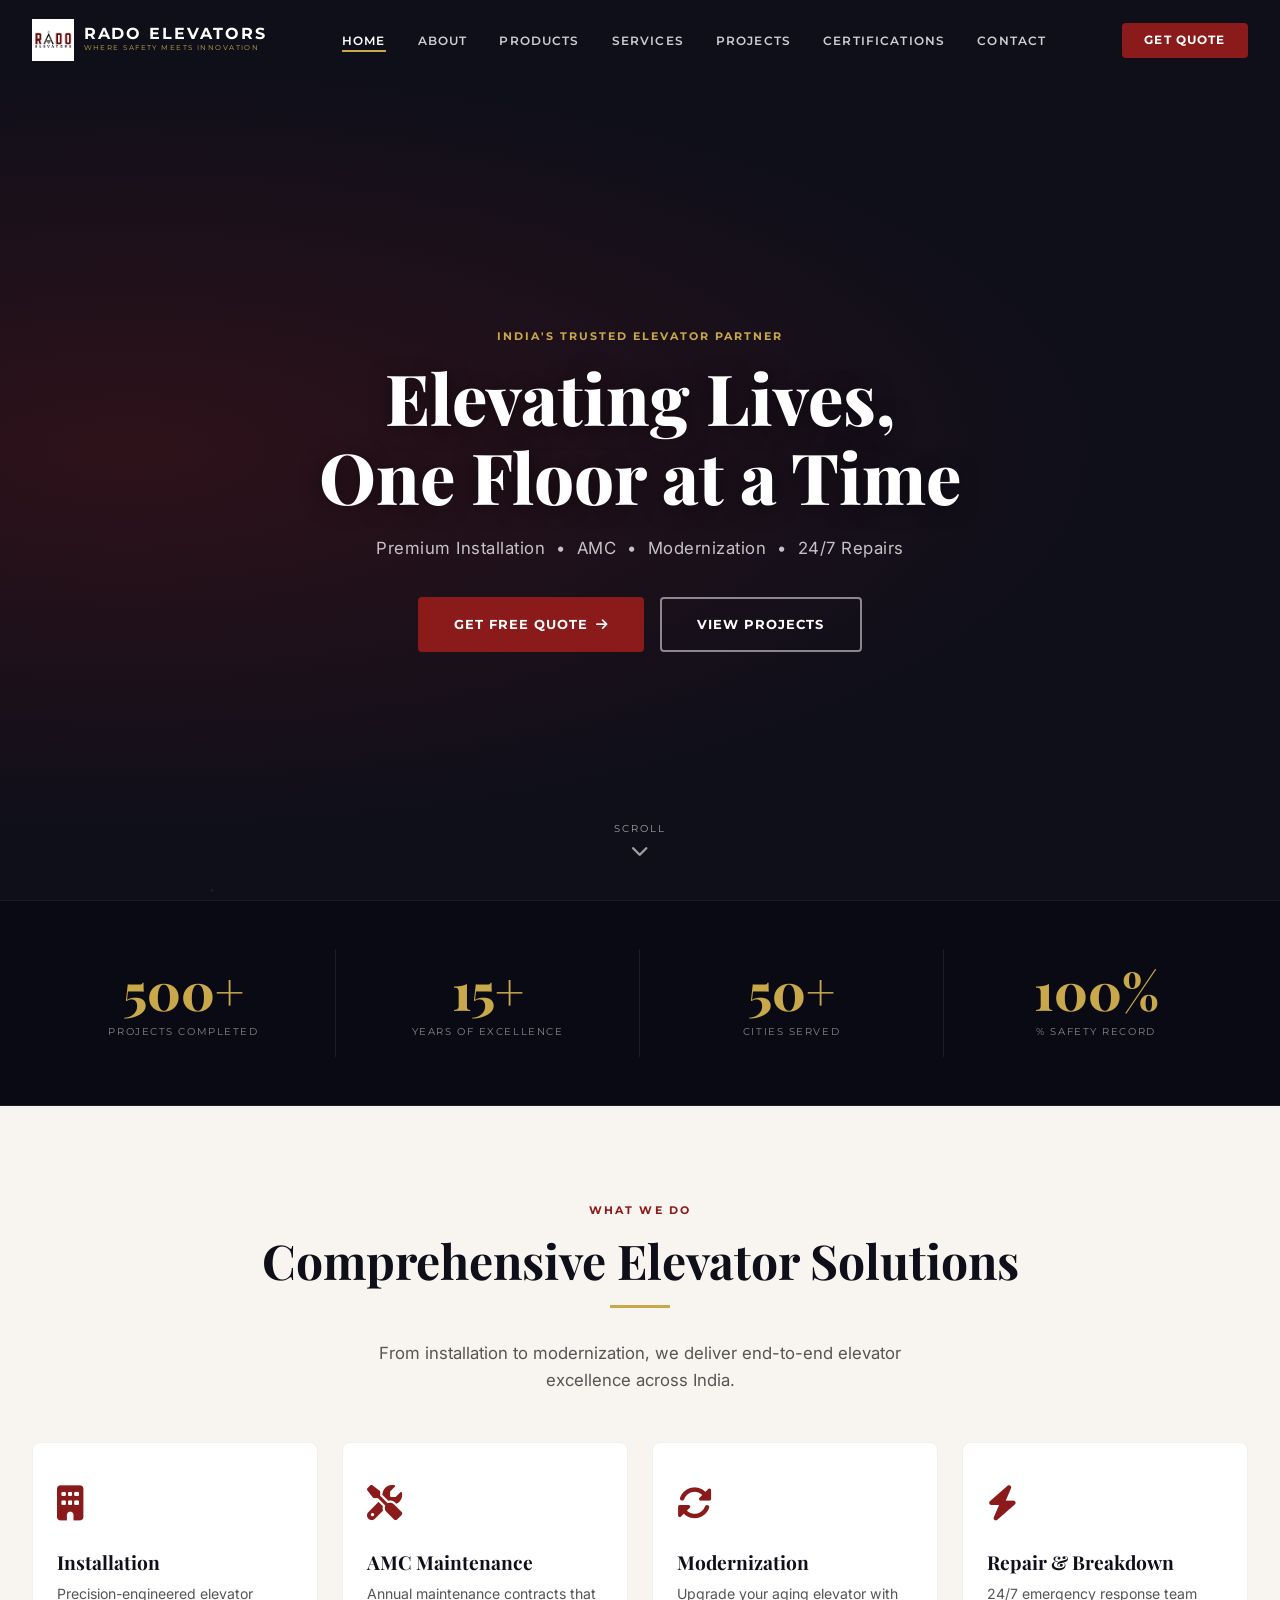
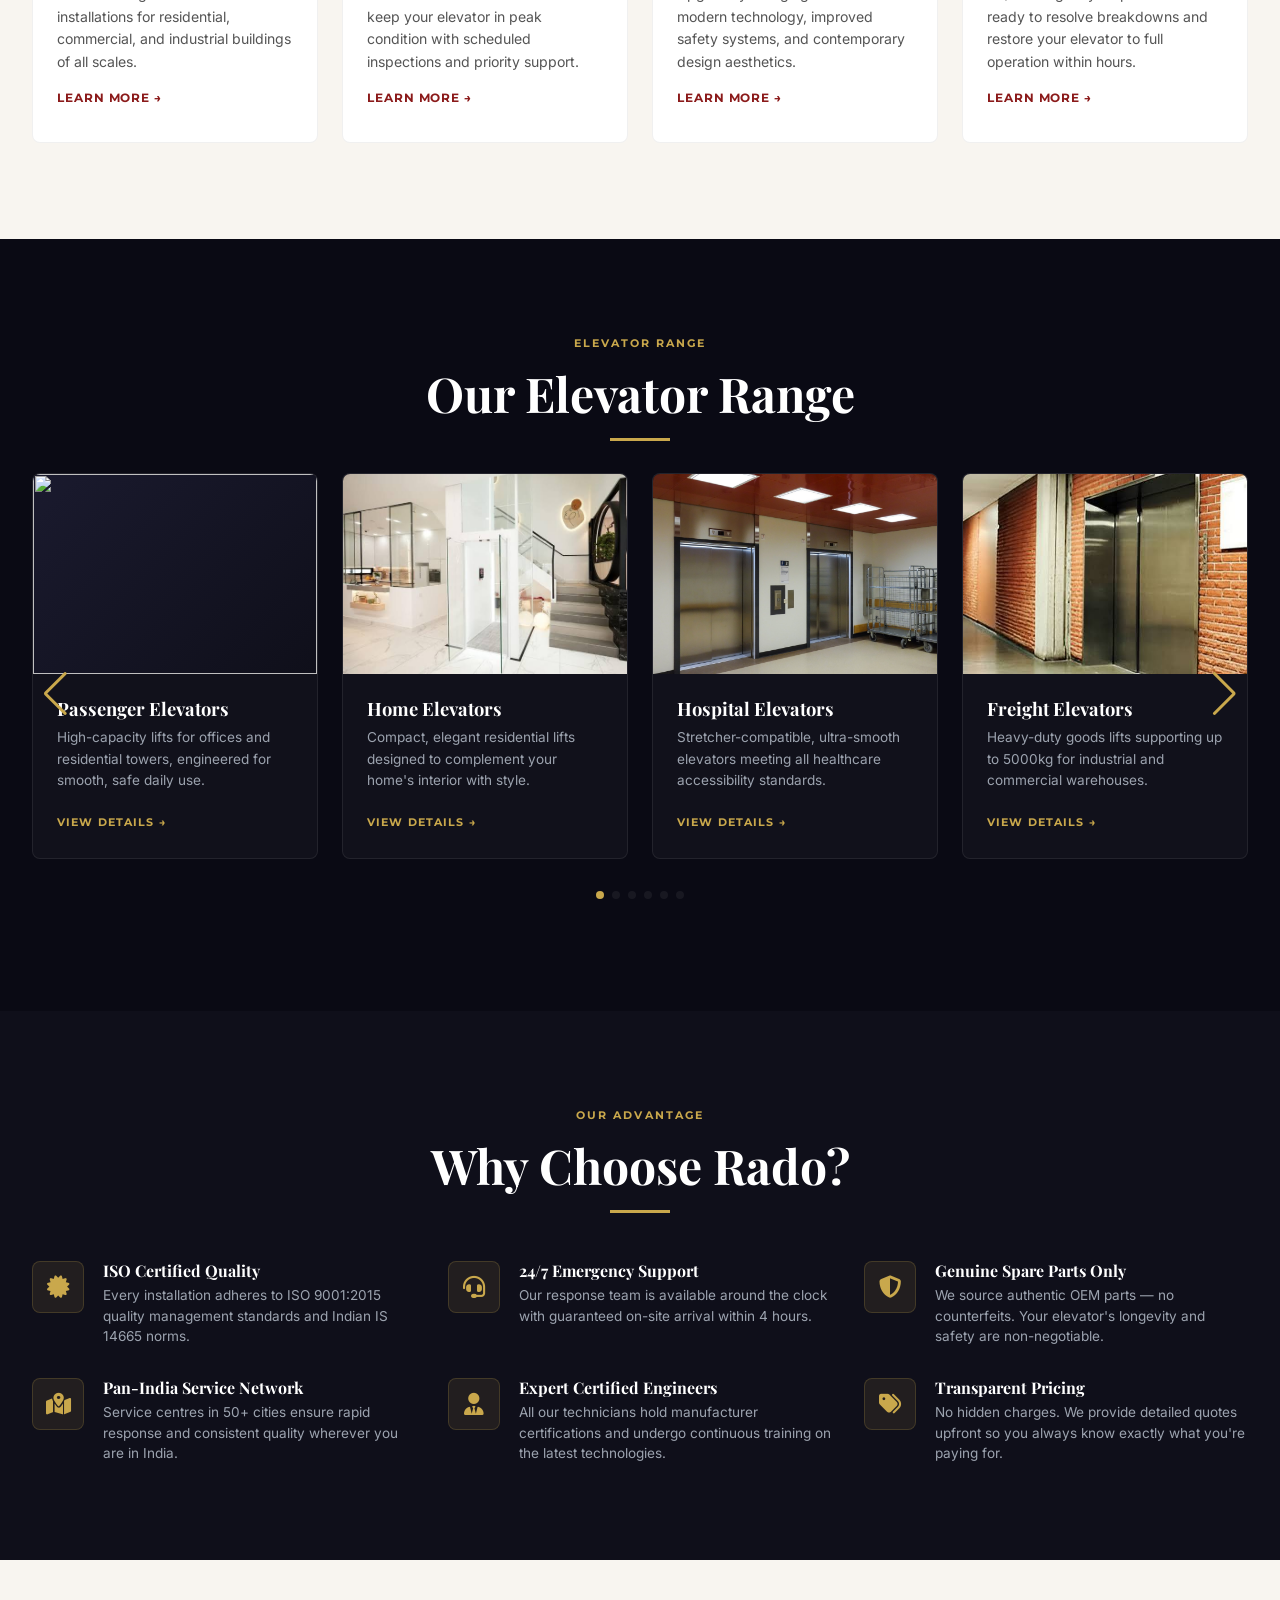
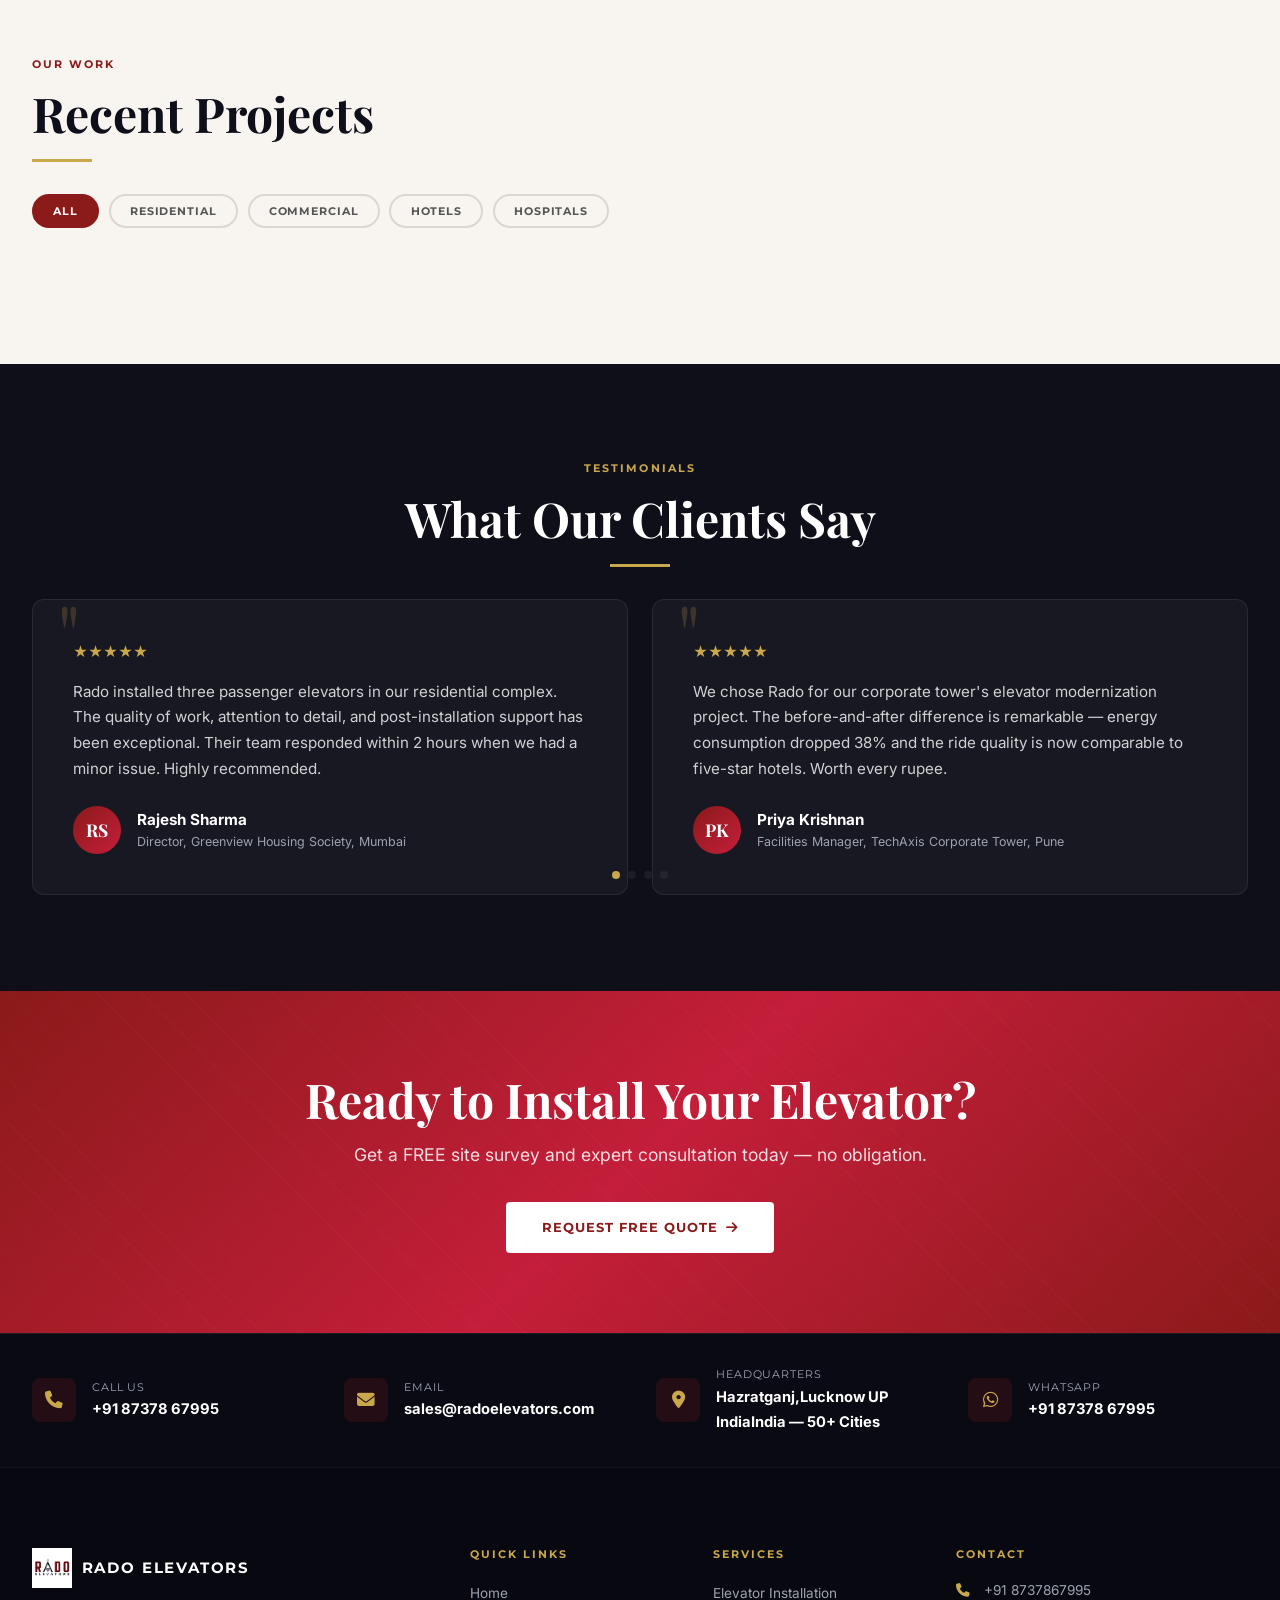
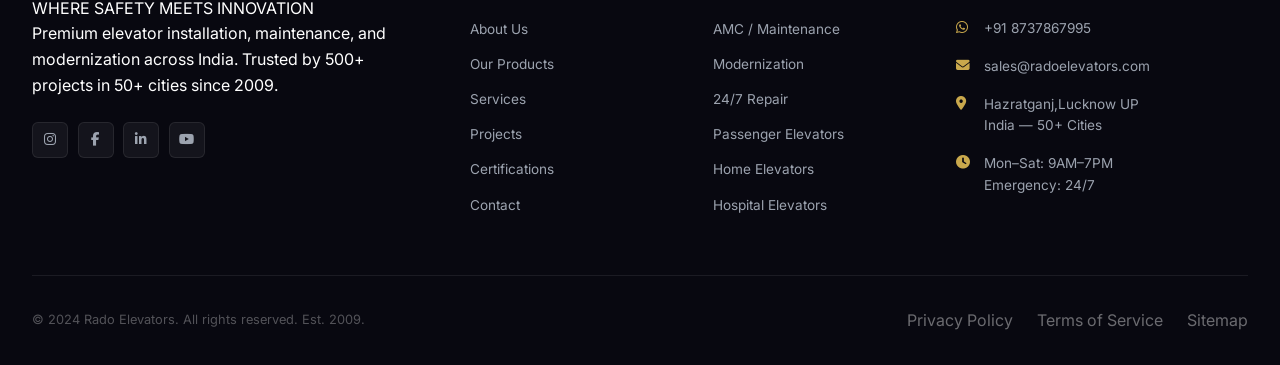
==== commit e47a8e41: "btn remove" ====
--- a/index.html
+++ b/index.html
@@ -80,18 +80,6 @@
 </div>
 <div class="drawer-overlay" id="drawerOverlay" onclick="toggleDrawer()"></div>
 
-<!-- ════════════════════════
-     FLOATING BUTTONS
-════════════════════════ -->
-<a href="https://wa.me/+918737867995" target="_blank" rel="noopener" class="float-btn float-wa" aria-label="Chat on WhatsApp">
-  <i class="fab fa-whatsapp" aria-hidden="true"></i> WhatsApp
-</a>
-<a href="tel:+918737867995" class="float-btn float-call" aria-label="Call us now">
-  <i class="fas fa-phone" aria-hidden="true"></i> Call Now
-</a>
-<button class="float-btn float-quote-mobile" onclick="showPage('contact')" aria-label="Get a quote">
-  <i class="fas fa-file-alt" aria-hidden="true"></i> Get Quote
-</button>
 
 <!-- Back to Top -->
 <button id="backToTop" onclick="window.scrollTo({top:0,behavior:'smooth'})" aria-label="Back to top">
--- a/style.css
+++ b/style.css
@@ -298,60 +298,6 @@
 }
 
 }
-
-/* ═══════════════════════════════
-   FLOATING BUTTONS
-═══════════════════════════════ */
-.float-btn {
-  position: fixed;
-  z-index: 900;
-  border: none;
-  cursor: pointer;
-  border-radius: 50px;
-  display: flex;
-  align-items: center;
-  gap: 0.5rem;
-  padding: 0.8rem 1.2rem;
-  font-family: 'Montserrat', sans-serif;
-  font-size: 0.75rem;
-  font-weight: 700;
-  letter-spacing: 0.06em;
-  box-shadow: 0 4px 20px rgba(0,0,0,0.4);
-  transition: transform var(--transition), box-shadow var(--transition);
-}
-.float-btn:hover { transform: translateY(-3px); box-shadow: 0 8px 30px rgba(0,0,0,0.5); }
-.float-wa {
-  bottom: 2rem; right: 2rem;
-  background: #25D366;
-  color: #fff;
-  animation: waBounce 5s infinite;
-}
-.float-call {
-  bottom: 2rem; left: 2rem;
-  background: var(--crimson);
-  color: #fff;
-}
-@keyframes waBounce {
-  0%,90%,100% { transform: translateY(0); }
-  94% { transform: translateY(-6px); }
-  97% { transform: translateY(-3px); }
-}
-.float-quote-mobile {
-  display: none;
-  bottom: 2rem; left: 50%; transform: translateX(-50%);
-  background: var(--gold);
-  color: var(--dark-bg);
-  white-space: nowrap;
-  /* left:16px; */
-  width:auto;
-  /* height:48px; */
-  border-radius:28px;
-  font-size:15px;
-  font-weight:700;
-  right:16px;
-
-}
-
 
 
 /* ═══════════════════════════════
